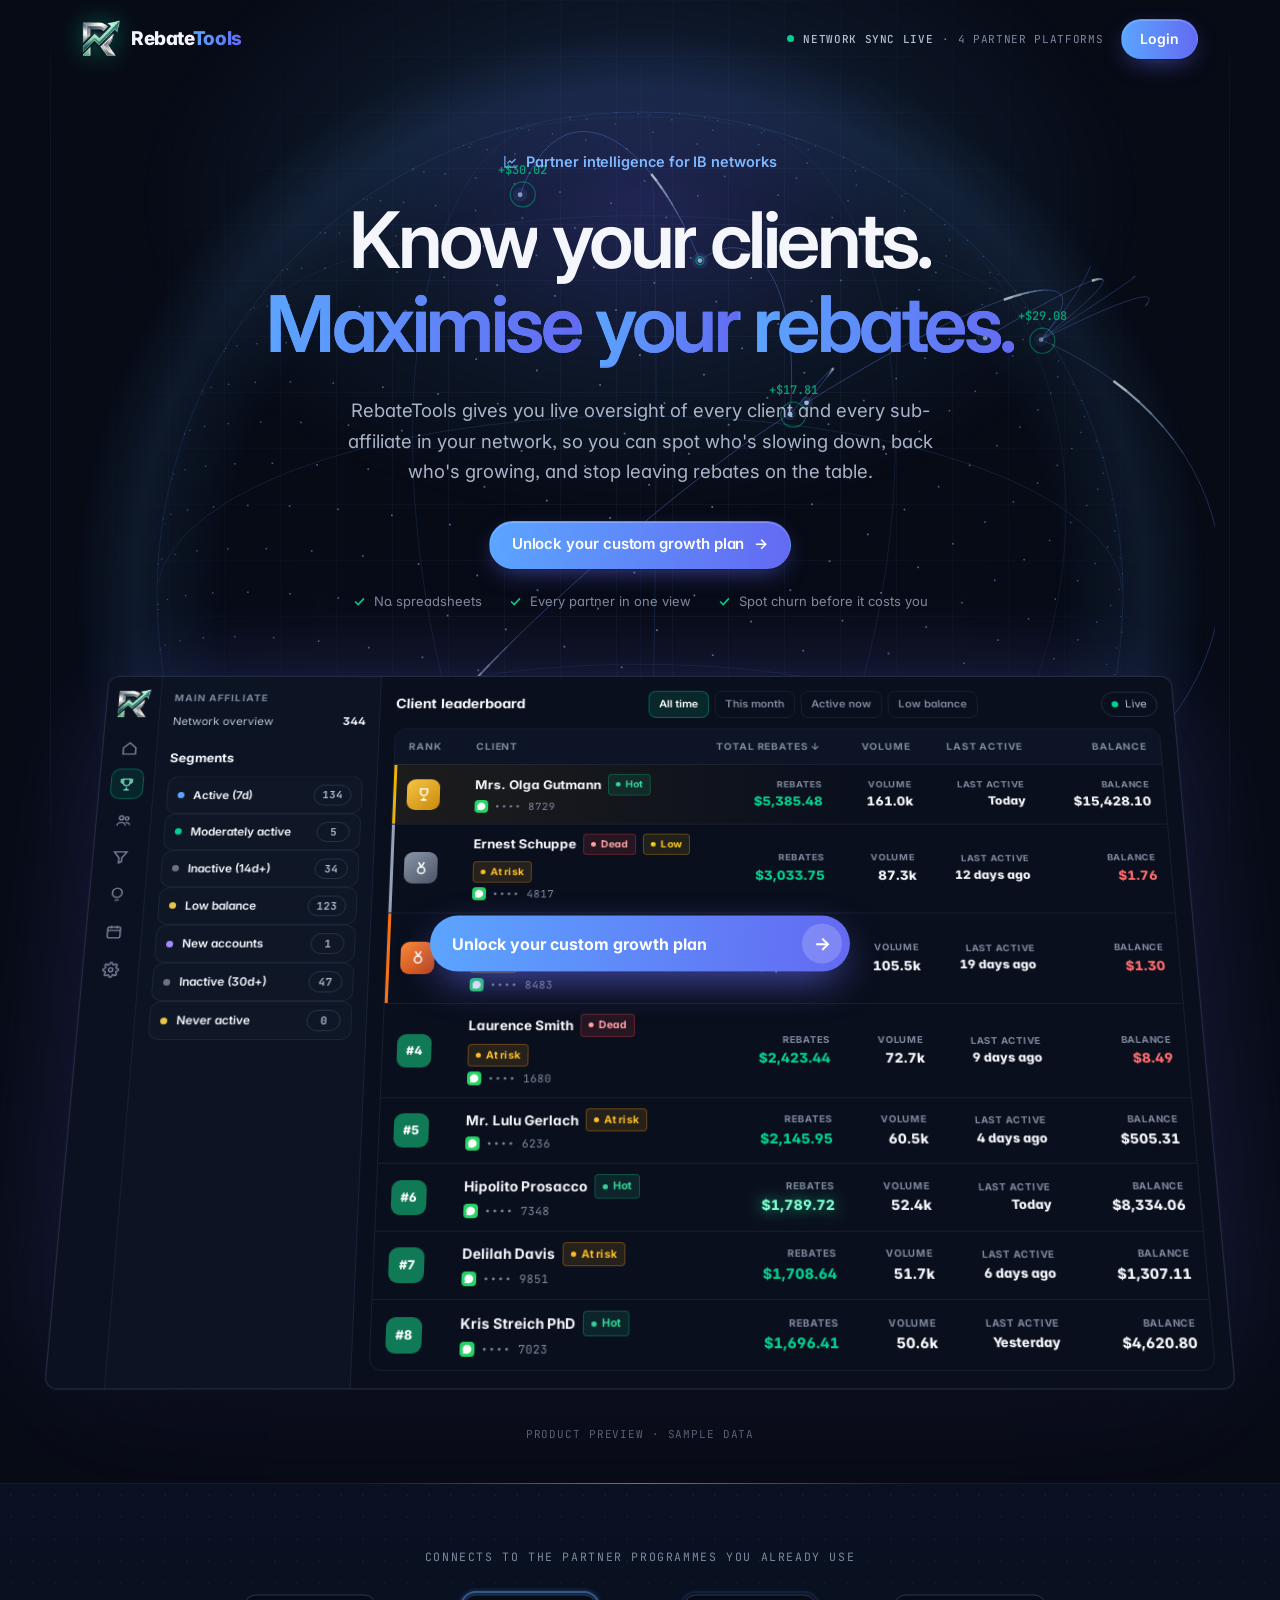
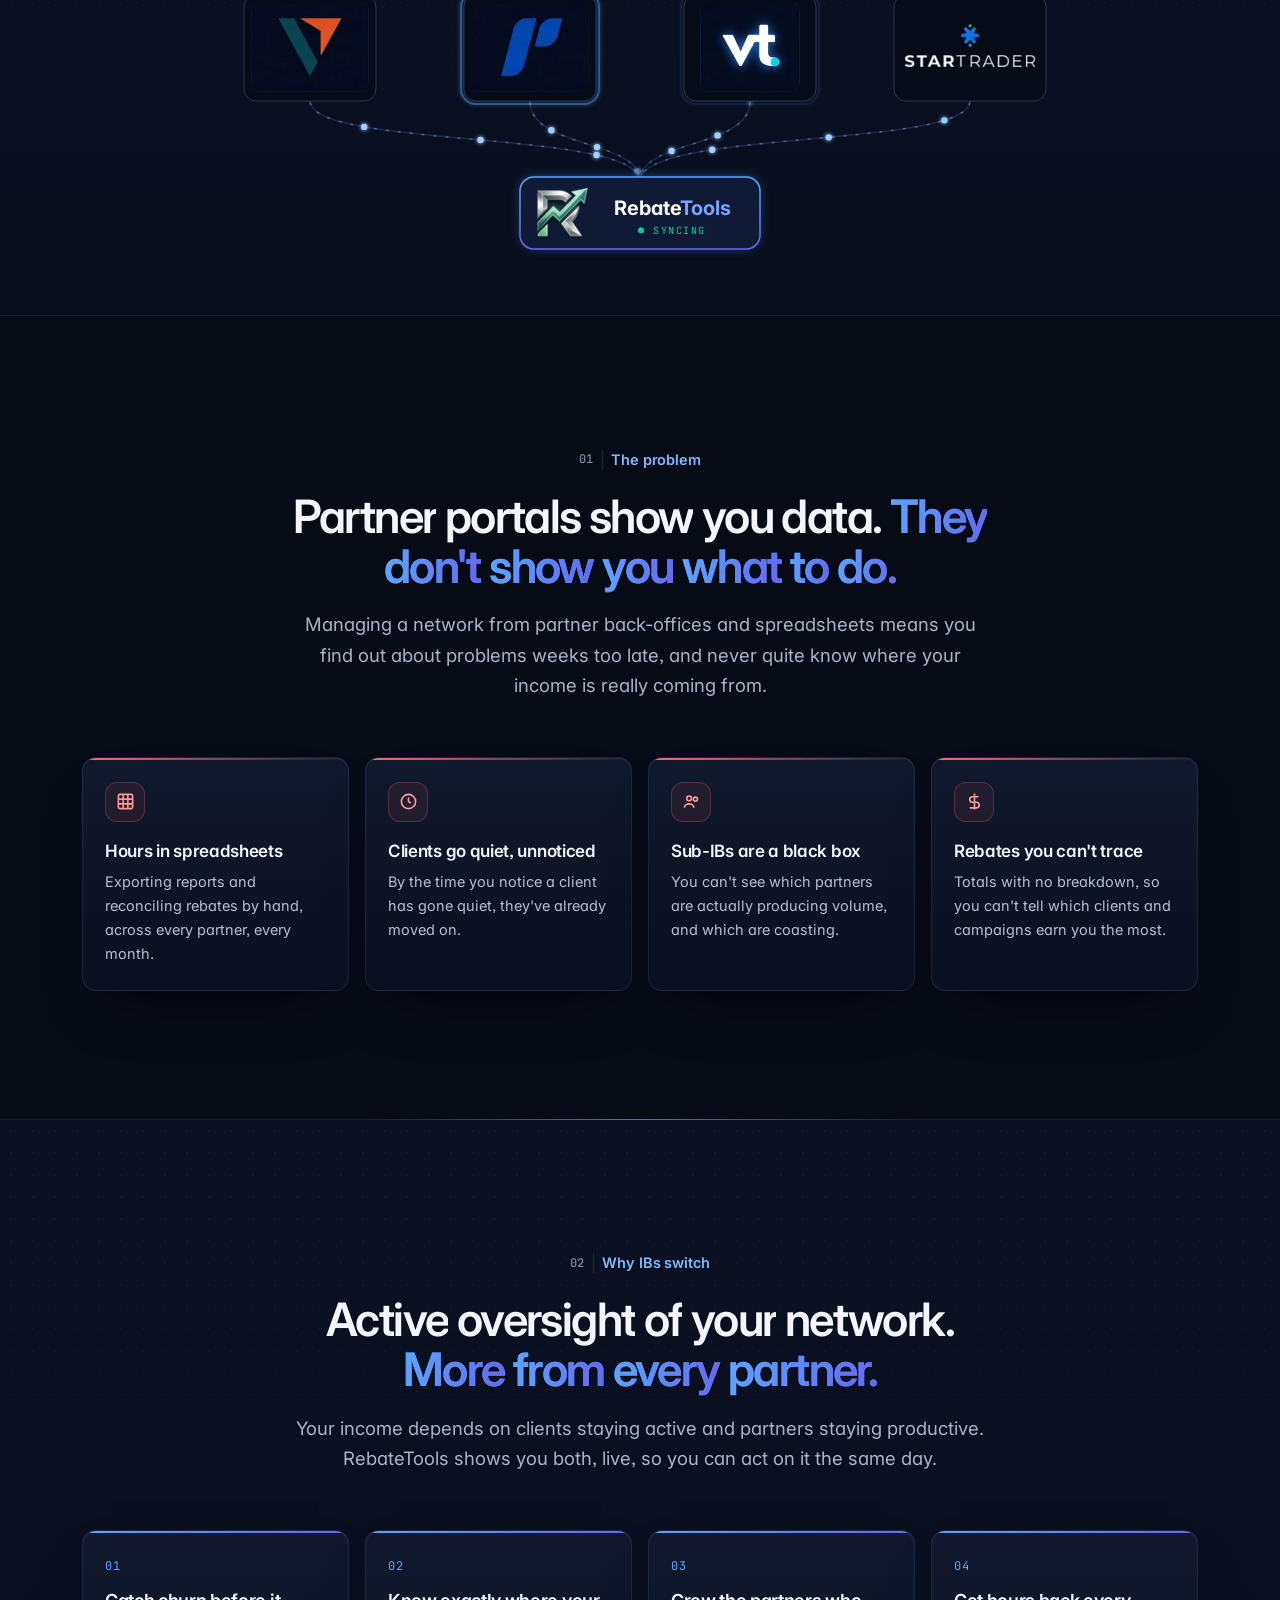
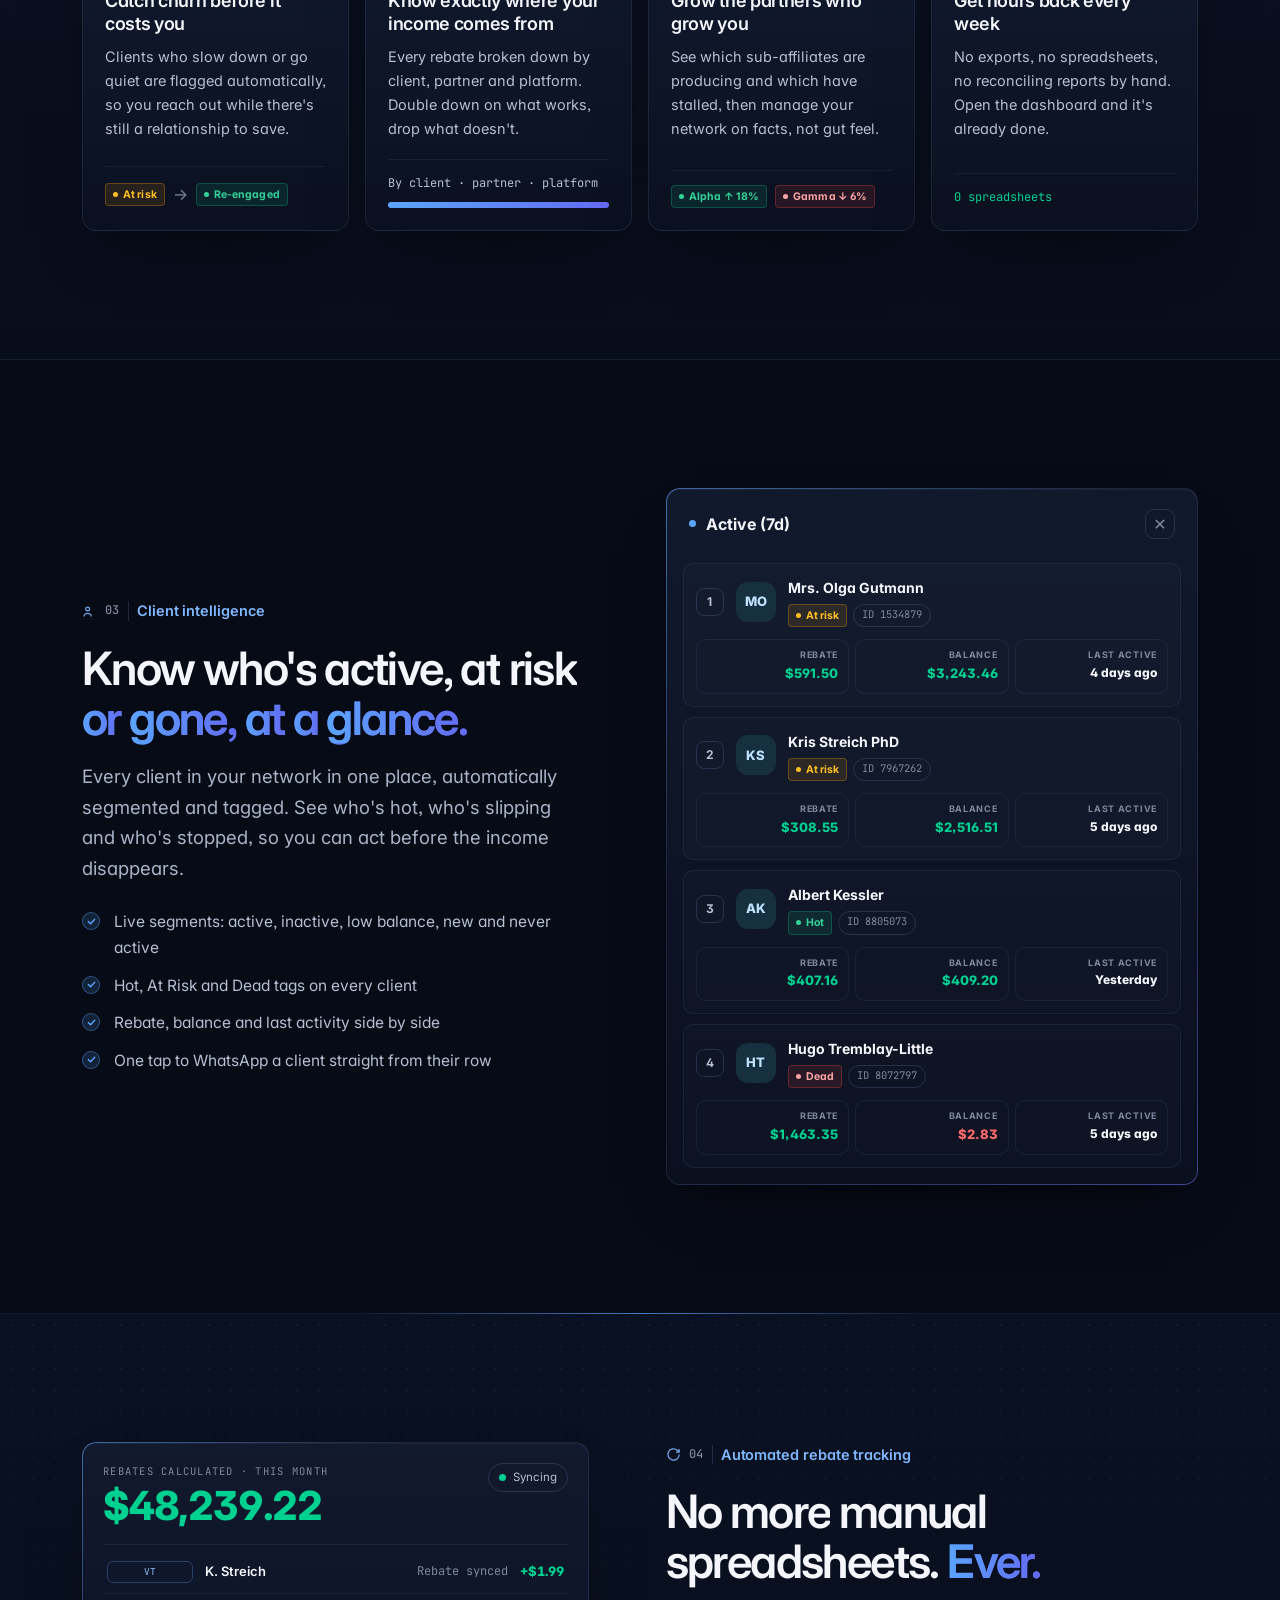
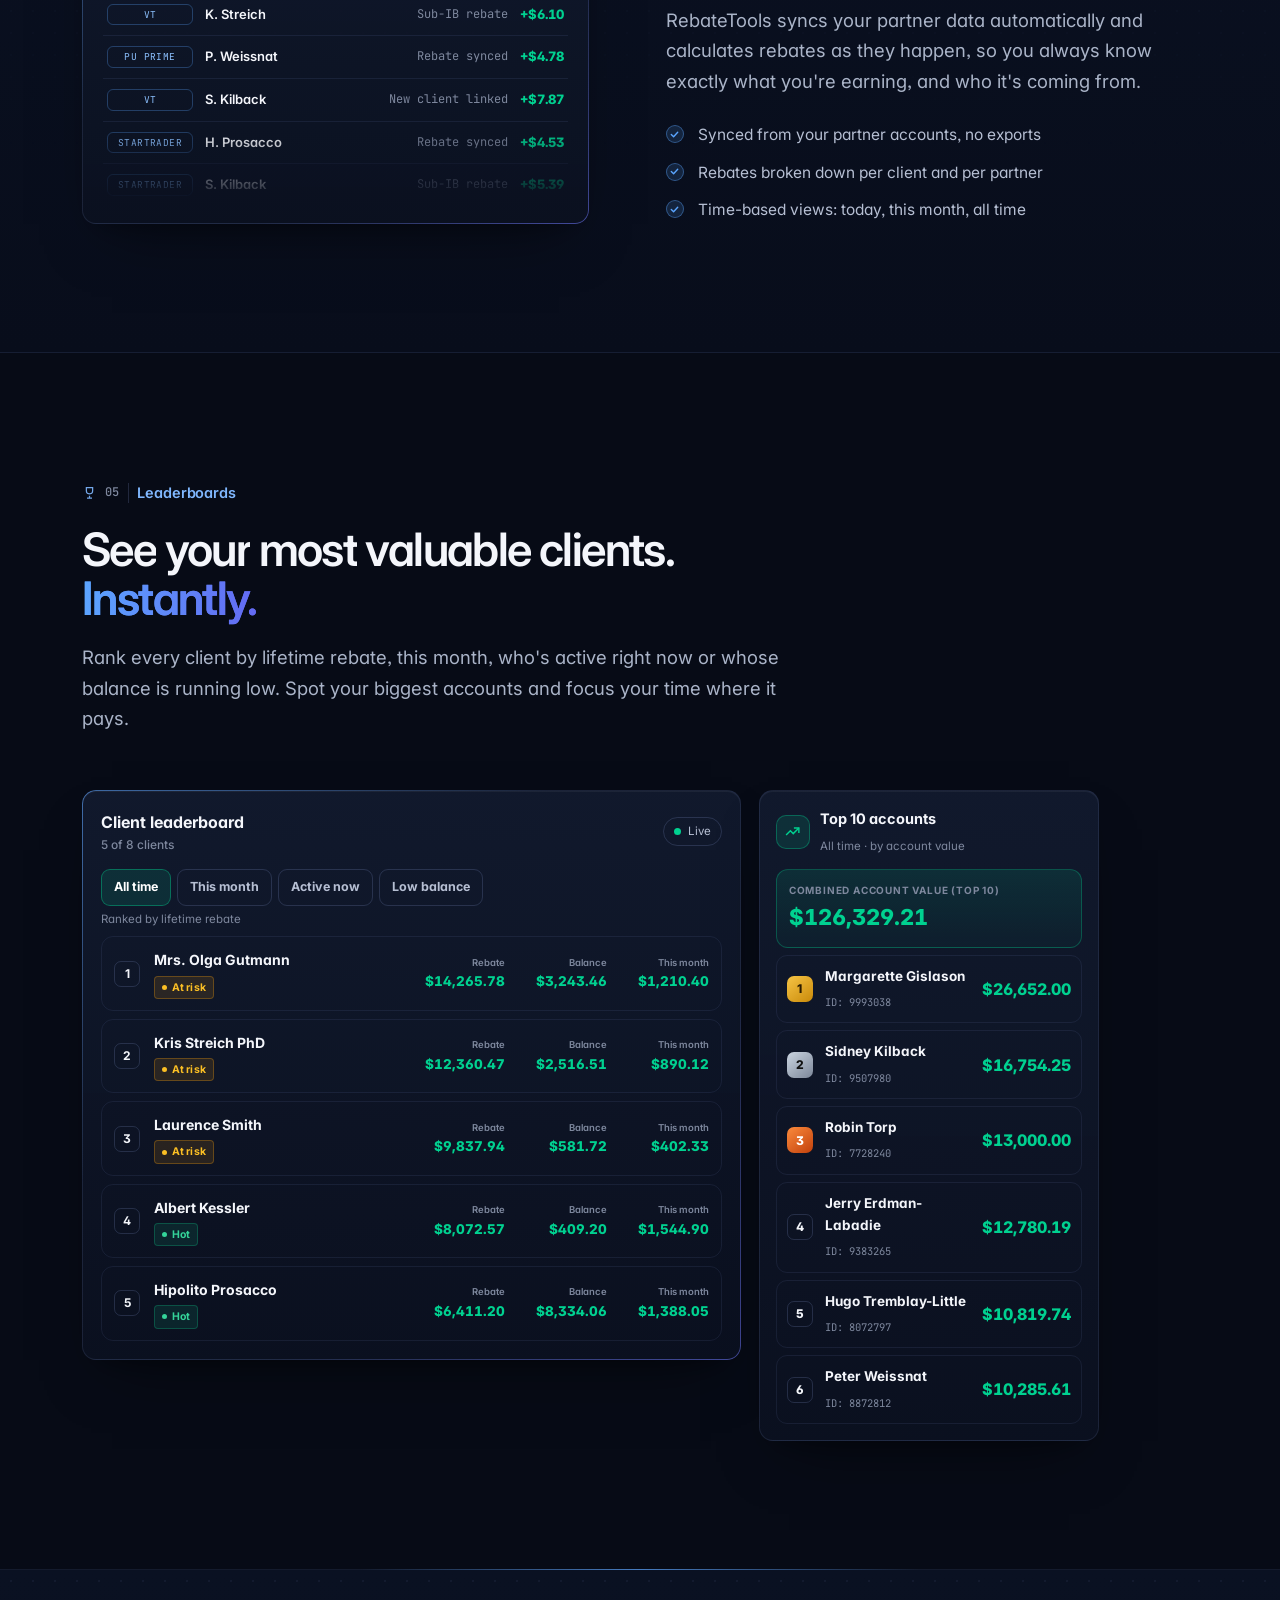
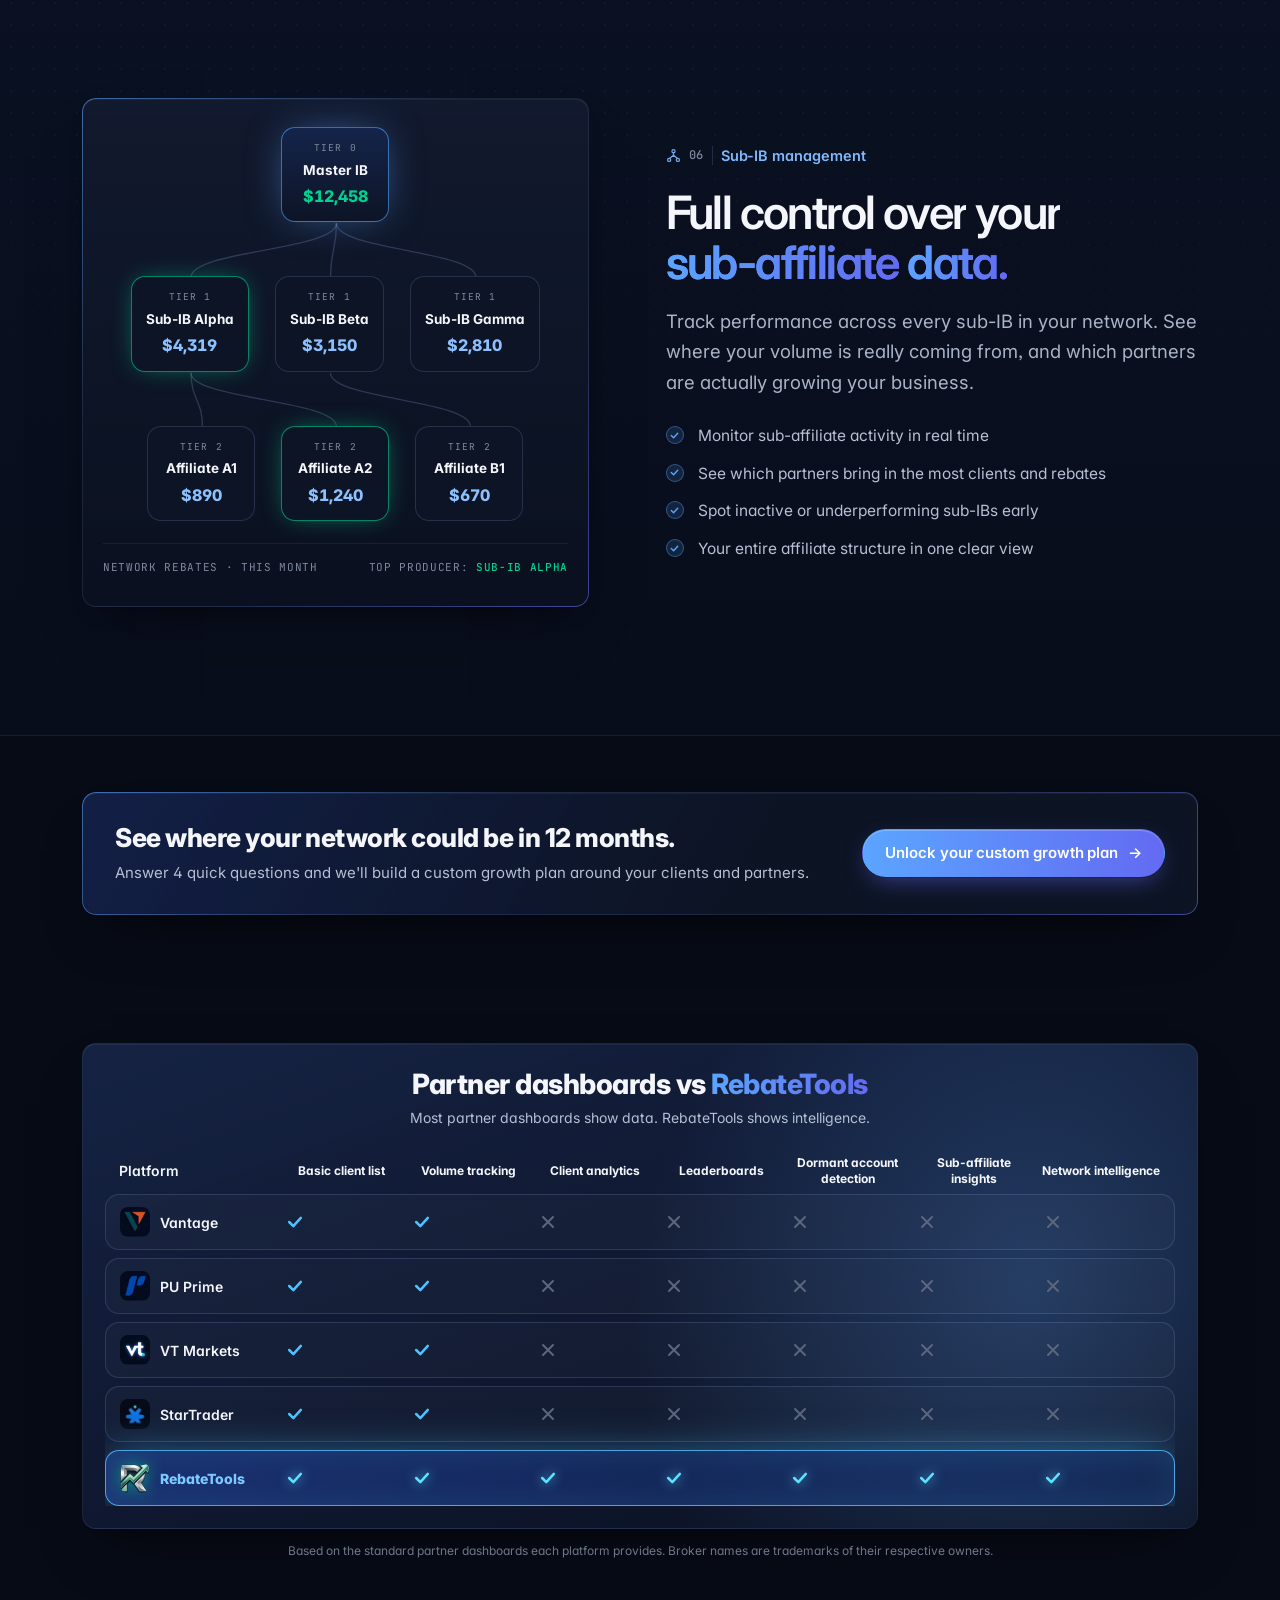
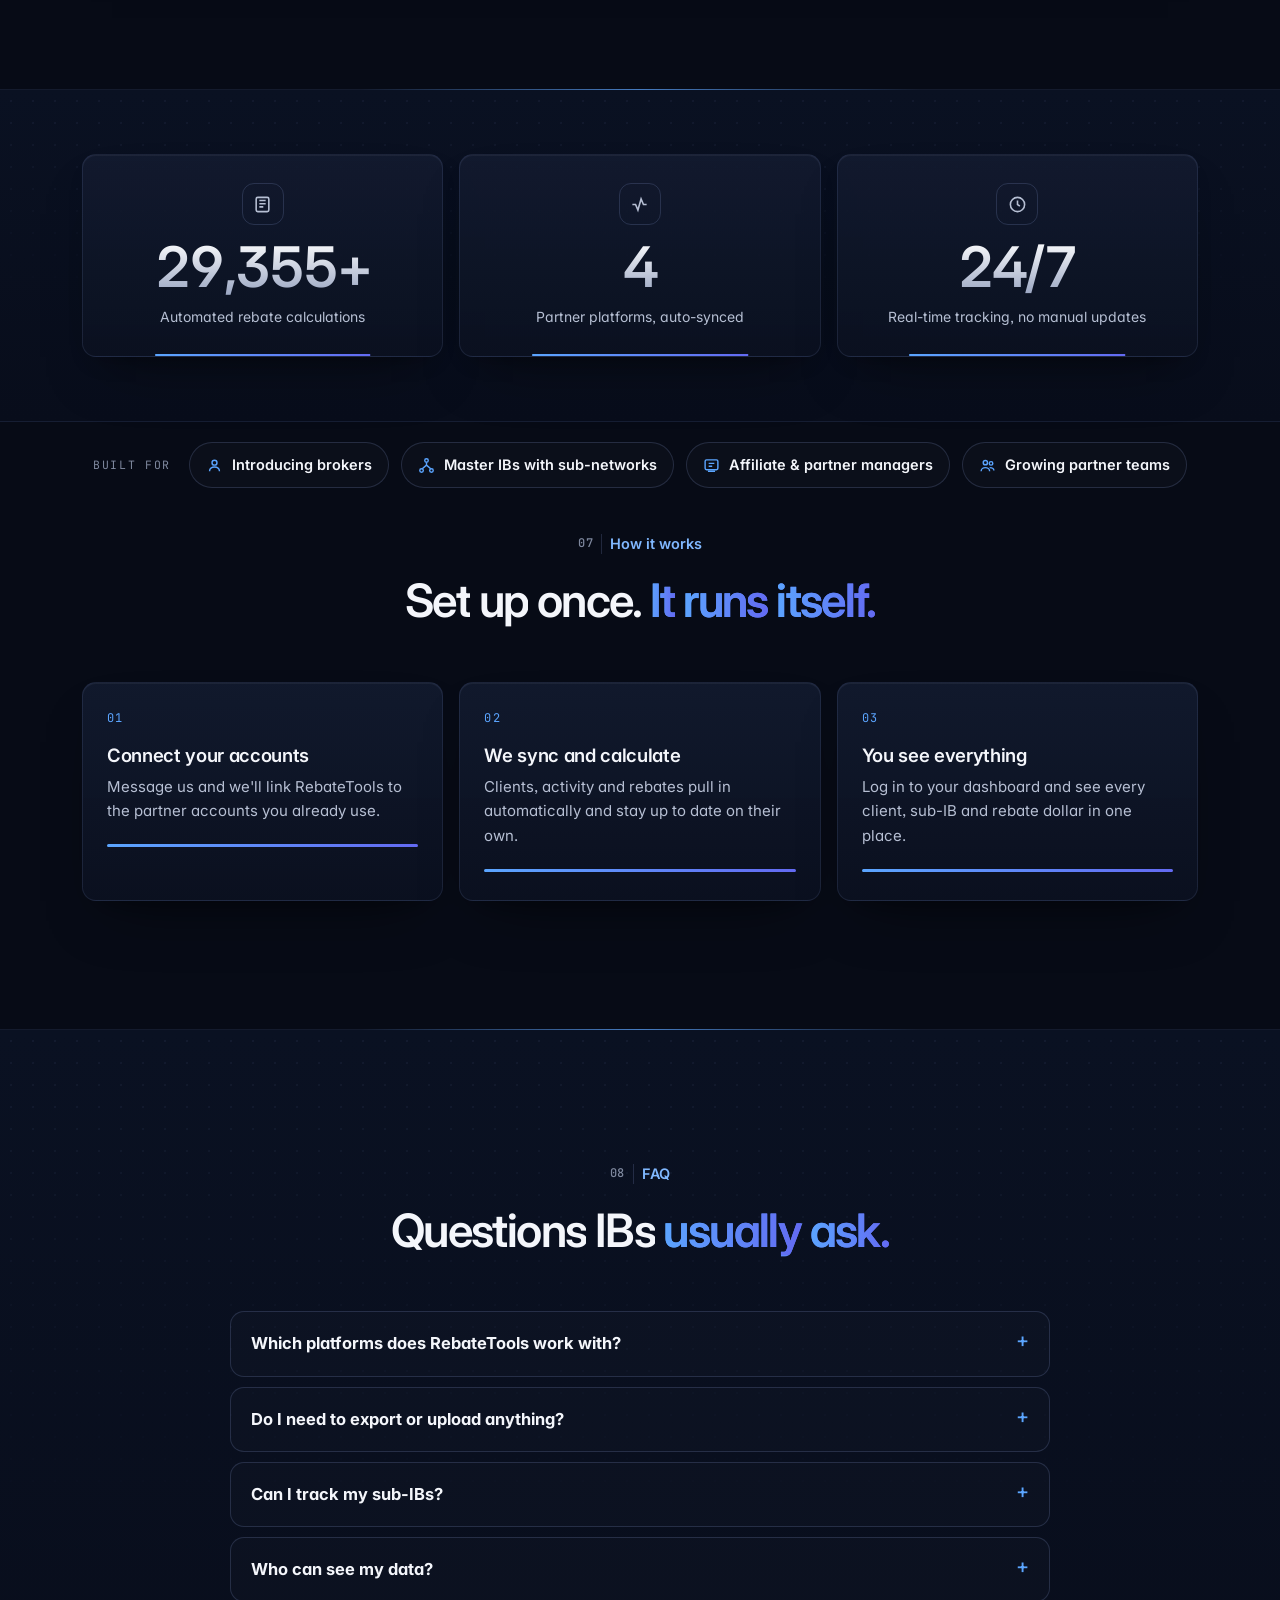
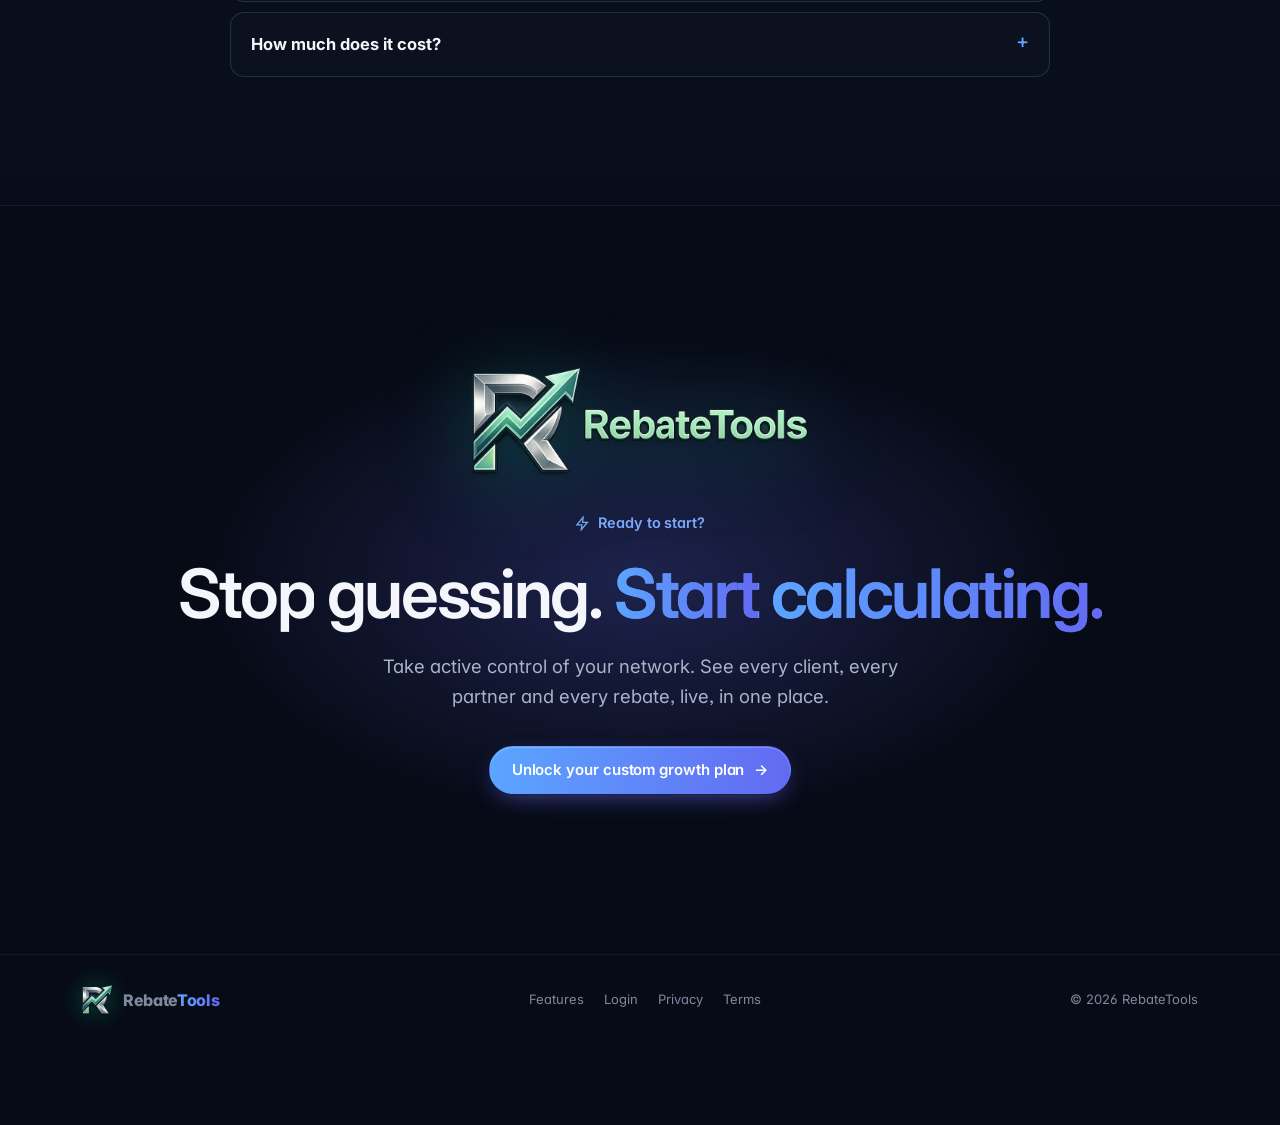
==== index.html @ c3512b75 "Remove sub-affiliates question from form and GHL sync Co-Authored-By: Claude Opus 5.5 <noreply@anthr" ====
<!doctype html>
<html lang="en">
<head>
<meta charset="utf-8">
<meta name="viewport" content="width=device-width, initial-scale=1, viewport-fit=cover">
<title>RebateTools — Partner & Rebate Intelligence for IB Networks</title>
<meta name="description" content="RebateTools gives introducing brokers and affiliate managers live oversight of every client and every sub-affiliate, so no rebate gets left on the table.">
<meta name="theme-color" content="#070b16">
<meta property="og:title" content="RebateTools — Know your clients. Maximise your rebates.">
<meta property="og:description" content="Live client oversight, automated rebate tracking and sub-affiliate analytics for IB networks.">
<meta property="og:type" content="website">
<link rel="icon" type="image/png" href="assets/favicon.png">
<link rel="preconnect" href="https://fonts.googleapis.com">
<link rel="preconnect" href="https://fonts.gstatic.com" crossorigin>
<link href="https://fonts.googleapis.com/css2?family=Inter:wght@400;500;600;700&family=JetBrains+Mono:wght@400;500&display=swap" rel="stylesheet">
<style>
:root{
  --bg:#070b16;
  --bg-1:#0b1020;
  --bg-2:#0f1628;
  --card:#0e1526;
  --line:rgba(140,160,220,.10);
  --line-2:rgba(140,160,220,.2);
  --fg:#f4f6fb;
  --fg-2:#b6bfd3;
  --fg-3:#7e889e;
  --blue:#5ba5ff;
  --indigo:#636af2;
  --grad:linear-gradient(92deg,#5ba5ff 0%,#636af2 100%);
  --green:#00d190;
  --orange:#f5a524;
  --red:#ff6b6b;
  --yellow:#e8c547;
  --purple:#a78bfa;
  --sans:"Inter",system-ui,-apple-system,Segoe UI,Roboto,sans-serif;
  --mono:"JetBrains Mono",ui-monospace,Menlo,monospace;
  --max:1180px;
  --gut:clamp(16px,4vw,32px);
  --ease:cubic-bezier(.2,.7,.2,1);
}
*,*::before,*::after{box-sizing:border-box}
html{scroll-behavior:smooth;-webkit-text-size-adjust:100%;overflow-x:hidden;overflow-x:clip}
body{margin:0;background:var(--bg);color:var(--fg);font-family:var(--sans);font-size:16px;line-height:1.65;-webkit-font-smoothing:antialiased;font-feature-settings:"cv11","ss01","ss03";overflow-x:hidden;overflow-x:clip}
a{color:inherit;text-decoration:none}
img,svg{display:block}
::selection{background:var(--indigo);color:#fff}
.wrap{max-width:var(--max);margin:0 auto;padding:0 var(--gut)}
.grad{background:var(--grad);-webkit-background-clip:text;background-clip:text;color:transparent}
h1,h2,h3{margin:0;font-weight:600;letter-spacing:-.035em;line-height:1.08}
h1{font-size:clamp(40px,6.4vw,78px);letter-spacing:-.045em;font-weight:600}
h2{font-size:clamp(30px,3.9vw,46px);letter-spacing:-.035em}
h3{font-size:18.5px;letter-spacing:-.018em;line-height:1.3;font-weight:600}
p{margin:0;color:var(--fg-2)}
.lede{font-size:clamp(16.5px,1.45vw,18.5px);line-height:1.65;color:#aab4c8}
.tag{display:inline-flex;align-items:center;gap:8px;padding:0;border:0;background:none;color:#80b8ff;font-family:var(--sans);font-size:14.5px;font-weight:600;letter-spacing:-.005em;text-transform:none}
.tag b{font-family:var(--mono);font-size:12px;font-weight:500;color:var(--fg-3);letter-spacing:.04em;padding-right:8px;border-right:1px solid var(--line-2)}
.tag svg{width:15px;height:15px;opacity:.9}
.mono{font-family:var(--mono)}

/* Buttons */
.btn{display:inline-flex;align-items:center;justify-content:center;gap:10px;height:48px;padding:0 22px;border-radius:999px;font-weight:600;font-size:15px;letter-spacing:-.005em;border:1px solid transparent;cursor:pointer;transition:transform .2s var(--ease),box-shadow .25s,background .2s,border-color .2s;white-space:nowrap}
.btn-primary{background:var(--grad);color:#fff;box-shadow:0 1px 1px rgba(0,0,0,.25),0 8px 24px -8px rgba(99,106,242,.65),inset 0 1px 0 rgba(255,255,255,.22)}
.btn>span:last-child{display:inline-block;transition:transform .25s var(--ease)}
.btn:hover>span:last-child{transform:translateX(3px)}
.btn-primary:hover{transform:translateY(-1px);box-shadow:0 1px 1px rgba(0,0,0,.25),0 14px 36px -10px rgba(91,165,255,.75),inset 0 1px 0 rgba(255,255,255,.22)}
.btn-ghost{background:rgba(255,255,255,.03);border-color:var(--line-2);color:var(--fg)}
.btn-ghost:hover{border-color:var(--blue)}
.btn svg{width:19px;height:19px}

/* Card */
.card{background:linear-gradient(180deg,rgba(19,27,48,.88),rgba(11,17,32,.94));border:1px solid rgba(140,160,220,.13);border-radius:14px;box-shadow:inset 0 1px 0 rgba(255,255,255,.05),0 30px 60px -30px rgba(0,0,0,.55),0 12px 24px -16px rgba(0,0,0,.45);position:relative;transition:transform .35s var(--ease),border-color .35s,box-shadow .35s}
.card:hover{border-color:rgba(91,165,255,.3);box-shadow:inset 0 1px 0 rgba(255,255,255,.06),0 50px 100px -30px rgba(0,0,0,.7),0 0 0 1px rgba(91,165,255,.06)}
.card.glow::after{content:"";position:absolute;inset:-1px;border-radius:inherit;padding:1px;background:linear-gradient(140deg,rgba(91,165,255,.55),transparent 35%,transparent 65%,rgba(99,106,242,.5));-webkit-mask:linear-gradient(#000 0 0) content-box,linear-gradient(#000 0 0);-webkit-mask-composite:xor;mask-composite:exclude;pointer-events:none}

/* Top bar */
.top{position:absolute;top:0;left:0;right:0;z-index:30}
.top .wrap{display:flex;justify-content:space-between;align-items:center;height:78px;gap:16px}
.brand{display:flex;align-items:center;gap:11px;font-weight:800;font-size:19px;letter-spacing:-.02em}
.brand .rt{width:34px;height:34px;border-radius:10px;display:grid;place-items:center;font-size:13px;font-weight:800;letter-spacing:-.02em;color:#fff;background:linear-gradient(140deg,#16443d,#0b1f24);border:1px solid rgba(0,209,144,.35);box-shadow:0 0 20px -6px rgba(0,209,144,.5)}
.brand b{font-weight:800}
.brand .mark{width:38px;height:38px;object-fit:contain;filter:drop-shadow(0 0 12px rgba(0,209,144,.35))}
footer .brand .mark{width:30px;height:30px}
.brand .t2{background:var(--grad);-webkit-background-clip:text;background-clip:text;color:transparent}
.top-right{display:flex;align-items:center;gap:18px}
.sync-chip{display:flex;align-items:center;gap:9px;font-family:var(--mono);font-size:11px;letter-spacing:.06em;color:var(--fg-3);text-transform:uppercase}
.sync-chip b{color:var(--fg-2);font-weight:500}
.dot{width:7px;height:7px;border-radius:50%;background:var(--green);box-shadow:0 0 0 0 rgba(0,209,144,.6);animation:ping 1.8s infinite;flex:none;display:inline-block}
@keyframes ping{0%{box-shadow:0 0 0 0 rgba(0,209,144,.55)}70%{box-shadow:0 0 0 8px rgba(0,209,144,0)}100%{box-shadow:0 0 0 0 rgba(0,209,144,0)}}
.login{height:40px;padding:0 18px;font-size:14px}

/* Hero */
.hero{position:relative;padding:150px 0 40px;overflow:hidden;isolation:isolate}
.hero-bg{position:absolute;inset:0;z-index:-1;pointer-events:none}
#globe{position:absolute;left:50%;top:20px;width:min(1150px,150vw);height:min(1150px,150vw);transform:translateX(-50%);opacity:.9}
.hero-bg .grid{position:absolute;inset:0;background-image:linear-gradient(var(--line) 1px,transparent 1px),linear-gradient(90deg,var(--line) 1px,transparent 1px);background-size:56px 56px;-webkit-mask-image:radial-gradient(ellipse 65% 55% at 50% 30%,#000 25%,transparent 75%);mask-image:radial-gradient(ellipse 65% 55% at 50% 30%,#000 25%,transparent 75%);opacity:.55}
.hero-bg .halo{position:absolute;left:50%;top:-120px;width:1000px;height:640px;transform:translateX(-50%);background:radial-gradient(closest-side,rgba(99,106,242,.28),rgba(91,165,255,.08) 55%,transparent);filter:blur(10px)}
.hero-head{text-align:center;max-width:900px;margin:0 auto}
.hero-head .tag{margin-bottom:24px}
.hero-head h1 .grad{display:block;padding-bottom:.06em}
.hero-head .lede{max-width:640px;margin:24px auto 0}
.hero-cta{display:flex;gap:12px;justify-content:center;flex-wrap:wrap;margin-top:34px}
.hero-proof{display:flex;justify-content:center;gap:10px 26px;flex-wrap:wrap;margin-top:22px;font-size:13px;color:var(--fg-3)}
.hero-proof span{display:inline-flex;align-items:center;gap:7px}
.hero-proof svg{width:15px;height:15px;color:var(--green)}

/* Dashboard mock */
.stage{perspective:1600px;margin:64px auto 0;max-width:1120px}
.dash{display:grid;grid-template-columns:56px 230px 1fr;border-radius:12px;overflow:hidden;background:#0a0f1d;border:1px solid var(--line-2);box-shadow:0 40px 120px -30px rgba(0,0,0,.9),0 0 0 1px rgba(255,255,255,.02),0 0 120px -40px rgba(99,106,242,.6);transform-origin:50% 0;transform:rotateX(18deg) scale(.94);will-change:transform;font-size:13px}
.d-rail{background:#0b1121;border-right:1px solid var(--line);display:flex;flex-direction:column;align-items:center;gap:6px;padding:14px 0}
.d-rail .rt{width:34px;height:34px;border-radius:10px;display:grid;place-items:center;font-size:12px;font-weight:800;background:linear-gradient(140deg,#16443d,#0b1f24);border:1px solid rgba(0,209,144,.35);margin-bottom:10px}
.d-rail .rail-mark{width:34px;height:34px;object-fit:contain;margin-bottom:10px}
.d-rail i{width:34px;height:34px;border-radius:10px;display:grid;place-items:center;color:var(--fg-3)}
.d-rail i.on{background:rgba(0,209,144,.1);border:1px solid rgba(0,209,144,.35);color:#7ee8c6}
.d-rail svg{width:17px;height:17px}
.d-side{background:#0c1323;border-right:1px solid var(--line);padding:16px 14px;display:flex;flex-direction:column;gap:6px}
.d-side .k{font-size:10.5px;font-weight:700;letter-spacing:.1em;color:var(--fg-3);text-transform:uppercase}
.d-side .who{display:flex;justify-content:space-between;color:var(--fg-2);font-size:12px;margin:2px 0 6px}
.d-side .who b{color:var(--fg)}
.d-side .seg-h{font-weight:700;color:var(--fg);margin:8px 0 4px;font-size:13.5px}
.seg{display:flex;align-items:center;gap:9px;padding:8px 10px;border:1px solid var(--line);border-radius:10px;background:rgba(255,255,255,.015);font-size:12px;font-weight:600;color:var(--fg);opacity:0;transform:translateX(-8px);transition:opacity .5s var(--ease),transform .5s var(--ease)}
.in .seg{opacity:1;transform:none}
.seg .sd{width:7px;height:7px;border-radius:50%;flex:none}
.seg .sn{white-space:nowrap;overflow:hidden;text-overflow:ellipsis;flex:1}
.seg .sc{font-family:var(--mono);font-size:11px;color:var(--fg-2);border:1px solid var(--line-2);border-radius:999px;padding:1px 8px;min-width:34px;text-align:center}
.d-main{padding:16px;min-width:0}
.d-bar{display:flex;justify-content:space-between;align-items:center;margin-bottom:12px;gap:10px}
.d-bar b{font-size:15px}
.d-bar .live{display:inline-flex;align-items:center;gap:7px;font-size:11.5px;color:var(--fg-2);border:1px solid var(--line-2);border-radius:999px;padding:4px 10px}
.d-tabs{display:flex;gap:6px}
.d-tabs span{font-size:11.5px;font-weight:600;padding:5px 10px;border-radius:8px;border:1px solid var(--line);color:var(--fg-3)}
.d-tabs span.on{color:#fff;background:rgba(0,209,144,.12);border-color:rgba(0,209,144,.35)}
.tbl{border:1px solid var(--line);border-radius:12px;overflow:hidden}
.tr{display:grid;grid-template-columns:62px minmax(0,1.9fr) 1fr .7fr .9fr 1fr;align-items:center;gap:8px;padding:10px 14px;border-top:1px solid var(--line);position:relative}
.tr.th{border-top:0;background:#0d1426;font-size:10.5px;font-weight:700;letter-spacing:.08em;color:var(--fg-3);text-transform:uppercase;padding:11px 14px}
.tr .num{text-align:right}
.tr:not(.th){opacity:0;transform:translateY(10px);transition:opacity .5s var(--ease),transform .5s var(--ease),background .6s}
.in .tr:not(.th){opacity:1;transform:none}
.tr.r1{background:linear-gradient(90deg,rgba(234,179,8,.08),transparent 60%)}
.tr.r1::before,.tr.r2::before,.tr.r3::before{content:"";position:absolute;left:0;top:0;bottom:0;width:3px}
.tr.r1::before{background:#eab308}.tr.r2::before{background:#94a3b8}.tr.r3::before{background:#f97316}
.rank{width:34px;height:34px;border-radius:9px;display:grid;place-items:center;font-weight:800;font-size:12px;color:#fff}
.rank svg{width:17px;height:17px}
.rank.g{background:linear-gradient(140deg,#f6c445,#c98a0a)}
.rank.s{background:linear-gradient(140deg,#8b95a8,#4b5567)}
.rank.b{background:linear-gradient(140deg,#fb8a3c,#c2410c)}
.rank.n{background:#0f7a55}
.who2{min-width:0}
.who2 .nm{font-weight:700;font-size:13.5px;display:flex;align-items:center;gap:7px;flex-wrap:wrap}
.who2 .ph{display:flex;align-items:center;gap:6px;color:var(--fg-3);font-family:var(--mono);font-size:11px;margin-top:3px}
.wa{width:14px;height:14px;border-radius:4px;background:#25d366;display:inline-grid;place-items:center}
.wa svg{width:10px;height:10px;color:#fff}
.pill{display:inline-flex;align-items:center;gap:5px;font-size:10.5px;font-weight:700;padding:2px 7px;border-radius:4px;white-space:nowrap;letter-spacing:.01em}
.pill::before{content:"";width:5px;height:5px;border-radius:50%;background:currentColor;flex:none}
.pill.hot{color:#34d399;background:rgba(16,185,129,.12);border:1px solid rgba(16,185,129,.3)}
.pill.risk{color:#fbbf24;background:rgba(245,158,11,.12);border:1px solid rgba(245,158,11,.3)}
.pill.dead{color:#fca5a5;background:rgba(239,68,68,.12);border:1px solid rgba(239,68,68,.3)}
.pill.low{color:#facc15;background:rgba(234,179,8,.1);border:1px solid rgba(234,179,8,.3)}
.cell .k{font-size:9.5px;font-weight:700;letter-spacing:.08em;color:var(--fg-3);text-transform:uppercase}
.cell .v{font-weight:800;font-size:13.5px;font-variant-numeric:tabular-nums;transition:color .4s,text-shadow .4s}
.v.g{color:var(--green)}.v.r{color:var(--red)}
.v.flash{text-shadow:0 0 14px rgba(0,209,144,.9);color:#7dffd0}

/* Logos / sync strip */
.sync{padding:64px 0 56px;text-align:center;position:relative}
.sync .k{font-family:var(--mono);font-size:11.5px;letter-spacing:.14em;text-transform:uppercase;color:var(--fg-3)}
.sync-svg{max-width:880px;margin:22px auto 0}
.sync-svg svg{width:100%;height:auto;overflow:visible}
.sync-m{display:none;max-width:420px;margin:22px auto 0}
.sync-m .chips{display:grid;grid-template-columns:1fr 1fr;gap:8px}
.sync-m .chips span{height:78px;padding:6px;border:1px solid var(--line-2);border-radius:10px;background:#060b18;display:grid;place-items:center;animation:chipglow 2.4s infinite}
.sync-m .chips span:nth-child(2){animation-delay:.6s}.sync-m .chips span:nth-child(3){animation-delay:1.2s}.sync-m .chips span:nth-child(4){animation-delay:1.8s}
@keyframes chipglow{0%,45%,100%{border-color:rgba(140,160,220,.2);box-shadow:none}12%{border-color:#5ba5ff;box-shadow:0 0 20px -4px rgba(91,165,255,.7)}}
.sync-m .chips img{height:66px;width:auto;border-radius:10px}
.sync-m .chips img.wide{height:auto;width:82%}
.sync-m .pipe{height:44px;width:2px;margin:0 auto;background:linear-gradient(180deg,#5ba5ff,#636af2);position:relative;overflow:hidden;opacity:.8}
.sync-m .pipe::after{content:"";position:absolute;left:0;width:2px;height:14px;top:-14px;background:#fff;animation:drip 1.2s linear infinite}
@keyframes drip{to{top:100%}}
.sync-m .hub{display:inline-flex;align-items:center;gap:10px;padding:12px 18px;border-radius:16px;background:#101a35;border:1px solid #5ba5ff;box-shadow:0 0 30px -6px rgba(99,106,242,.7);font-weight:800}
.flow{stroke-dasharray:6 10;animation:flow 1.6s linear infinite}
@keyframes flow{to{stroke-dashoffset:-32}}

/* Sections */
section.block{padding:clamp(80px,10vw,128px) 0;position:relative}
.band{background:linear-gradient(180deg,#0a1122 0%,#080d1b 100%);border-top:1px solid rgba(140,160,220,.09);border-bottom:1px solid rgba(140,160,220,.09)}
.band::before{content:"";position:absolute;left:50%;top:-1px;width:min(560px,80%);height:1px;transform:translateX(-50%);background:linear-gradient(90deg,transparent,rgba(91,165,255,.7),transparent)}
.band::after{content:"";position:absolute;inset:0;pointer-events:none;background-image:radial-gradient(rgba(140,160,220,.07) 1px,transparent 1px);background-size:22px 22px;-webkit-mask-image:linear-gradient(180deg,#000,transparent 70%);mask-image:linear-gradient(180deg,#000,transparent 70%)}
.band>.wrap{position:relative;z-index:1}
.sec-head{max-width:700px;margin-bottom:56px}
.sec-head.center{text-align:center;margin-left:auto;margin-right:auto}
.sec-head .tag{margin-bottom:20px}
.split>.card.rv,.lb-pair>.card.rv{transform:translateY(28px) scale(.97)}
.split>.card.rv.in,.lb-pair>.card.rv.in{transform:none}
.sec-head p{margin-top:18px}
.split{display:grid;grid-template-columns:1fr 1.05fr;gap:clamp(32px,6vw,80px);align-items:center}
.split.flip > :first-child{order:2}
.ticks{list-style:none;margin:26px 0 0;padding:0;display:grid;gap:12px}
.ticks li{display:grid;grid-template-columns:22px 1fr;gap:10px;color:var(--fg-2);font-size:15.5px}
.ticks li::before{content:"";width:18px;height:18px;margin-top:3px;border-radius:50%;background:rgba(91,165,255,.15) url("data:image/svg+xml,%3Csvg xmlns='http://www.w3.org/2000/svg' viewBox='0 0 24 24' fill='none' stroke='%235ba5ff' stroke-width='3' stroke-linecap='round' stroke-linejoin='round'%3E%3Cpath d='M5 12l5 5 9-10'/%3E%3C/svg%3E") center/11px no-repeat;border:1px solid rgba(91,165,255,.4)}

/* Outcomes */
.outs{display:grid;grid-template-columns:repeat(4,1fr);gap:16px}
.out{padding:26px 22px 22px;display:flex;flex-direction:column;overflow:hidden}
.out::before{content:"";position:absolute;left:0;top:0;height:2px;width:0;background:var(--grad);transition:width 1.1s var(--ease) .35s}
.out.in::before{width:100%}
.outs .out.rv{transform:translateY(34px) scale(.97)}
.outs .out.rv.in{transform:none}
.outs .d1{transition-delay:.12s}.outs .d2{transition-delay:.24s}.outs .d3{transition-delay:.36s}
.out .ov .pill,.out .ov .arr,.out .ov-n{opacity:0;transform:translateY(6px);transition:opacity .5s,transform .5s}
.out.in .ov .pill,.out.in .ov .arr,.out.in .ov-n{opacity:1;transform:none}
.out.in .ov>*:nth-child(1){transition-delay:.7s}.out.in .ov>*:nth-child(2){transition-delay:.9s}.out.in .ov>*:nth-child(3){transition-delay:1.1s}
.ov .arr{animation:nudge 1.6s ease-in-out infinite}
@keyframes nudge{50%{transform:translateX(4px)}}
.out .ono{font-family:var(--mono);font-size:12px;color:var(--blue);letter-spacing:.1em}
.out h3{margin:12px 0 10px;font-size:18px}
.out p{font-size:14.5px;flex:1}
.ov{display:flex;align-items:center;gap:8px;flex-wrap:wrap;margin-top:18px;padding-top:14px;border-top:1px solid var(--line)}
.ov .arr{color:var(--fg-3)}
.ov-n{font-family:var(--mono);font-size:12px;color:var(--fg-2)}
.mini-bar{flex:1;min-width:60px;height:6px;border-radius:6px;background:rgba(255,255,255,.06);overflow:hidden}
.mini-bar i{display:block;height:100%;width:0;background:var(--grad);transition:width 1.4s var(--ease) .4s}
.out.in .mini-bar i{width:var(--w)}
/* Mid CTA */
.midcta{display:flex;justify-content:space-between;align-items:center;gap:24px;padding:28px 32px;background:linear-gradient(120deg,rgba(40,70,160,.35),rgba(14,21,38,.9) 60%)}
.midcta h3{font-size:clamp(20px,2.2vw,26px);font-weight:800}
.midcta p{margin-top:6px;font-size:15px}
/* Who it's for */
.who{display:flex;flex-wrap:wrap;align-items:center;justify-content:center;gap:10px 12px}
.who-k{font-family:var(--mono);font-size:11.5px;letter-spacing:.14em;text-transform:uppercase;color:var(--fg-3);margin-right:6px}
.who-c{display:inline-flex;align-items:center;gap:9px;padding:10px 16px;border-radius:999px;border:1px solid var(--line-2);background:rgba(255,255,255,.02);font-weight:600;font-size:14.5px}
.who-c svg{width:17px;height:17px;color:var(--blue)}

/* Problem cards */
.pains{display:grid;grid-template-columns:repeat(4,1fr);gap:16px}
.pain{padding:24px 22px;overflow:hidden}
.pains .pain.rv{transform:translateX(-40px)}
.pains .pain.rv.in{transform:none}
.pains .pain.d1{transition-delay:.15s}.pains .pain.d2{transition-delay:.3s}.pains .pain.d3{transition-delay:.45s}
.pain::before{content:"";position:absolute;left:0;top:0;height:2px;width:0;background:linear-gradient(90deg,#ff6b6b,rgba(255,107,107,0));transition:width 1s var(--ease) .3s}
.pain.in::before{width:100%}
.pain.d1::before{transition-delay:.45s}.pain.d2::before{transition-delay:.6s}.pain.d3::before{transition-delay:.75s}
.pain .ic{transition:transform .6s cubic-bezier(.3,1.6,.5,1) .5s}
.pain:not(.in) .ic{transform:scale(.4) rotate(-20deg)}
.pain .ic{width:40px;height:40px;border-radius:12px;display:grid;place-items:center;background:rgba(255,107,107,.08);border:1px solid rgba(255,107,107,.25);color:#ff9b9b;margin-bottom:18px}
.pain .ic svg{width:19px;height:19px}
.pain h3{font-size:17px;margin-bottom:8px}
.pain p{font-size:14.5px}

/* Client cards (segment modal look) */
.modal{padding:16px}
.modal-h{display:flex;justify-content:space-between;align-items:center;padding:4px 6px 14px}
.modal-h b{display:flex;align-items:center;gap:10px;font-size:16px}
.modal-h .x{width:30px;height:30px;border:1px solid var(--line-2);border-radius:9px;display:grid;place-items:center;color:var(--fg-3)}
.ccard{display:grid;grid-template-columns:auto auto 1fr;gap:12px 12px;align-items:center;padding:12px;border:1px solid var(--line);border-radius:10px;background:rgba(255,255,255,.015);margin-top:10px;opacity:0;transform:translateY(12px);transition:opacity .55s var(--ease),transform .55s var(--ease),border-color .3s}
.in .ccard{opacity:1;transform:none}
.ccard:hover{border-color:rgba(91,165,255,.45)}
.ccard .n{width:28px;height:28px;border-radius:8px;border:1px solid var(--line-2);display:grid;place-items:center;font-size:12px;font-weight:700;color:var(--fg-2)}
.ccard .av{width:40px;height:40px;border-radius:12px;display:grid;place-items:center;background:#173040;color:#bfe3ff;font-weight:800;font-size:13px}
.ccard .nm{font-weight:700;font-size:14px}
.ccard .meta{display:flex;gap:6px;flex-wrap:wrap;margin-top:5px}
.ccard .meta .id{font-family:var(--mono);font-size:10.5px;color:var(--fg-3);border:1px solid var(--line-2);border-radius:999px;padding:1px 8px}
.ccard .stats{grid-column:1 / -1;display:grid;grid-template-columns:repeat(3,1fr);gap:6px}
.ccard .stats>div{border:1px solid var(--line);border-radius:10px;padding:8px 10px;text-align:right}
.ccard .stats .t{display:none}
.ccard .stats .k{font-size:9px;font-weight:700;letter-spacing:.08em;color:var(--fg-3);text-transform:uppercase}
.ccard .stats .v{font-weight:800;font-size:13px}
.ccard .stats .t{font-size:10px;color:var(--fg-3)}

/* Rebate engine */
.engine{padding:20px}
.eng-top{display:flex;justify-content:space-between;align-items:flex-start;gap:12px;padding-bottom:16px;border-bottom:1px solid var(--line)}
.eng-top .k{font-family:var(--mono);font-size:10.5px;letter-spacing:.12em;text-transform:uppercase;color:var(--fg-3)}
.eng-top .big{font-size:clamp(30px,3.6vw,40px);font-weight:800;letter-spacing:-.03em;color:var(--green);font-variant-numeric:tabular-nums;line-height:1.1;margin-top:4px}
.feed{height:252px;overflow:hidden;position:relative;margin-top:6px;-webkit-mask-image:linear-gradient(180deg,#000 70%,transparent);mask-image:linear-gradient(180deg,#000 70%,transparent)}
.feed-row{display:grid;grid-template-columns:86px 1fr auto auto;gap:12px;align-items:center;padding:10px 4px;border-bottom:1px solid var(--line);font-size:13px;animation:feedin .5s var(--ease)}
@keyframes feedin{from{opacity:0;transform:translateY(-10px);background:rgba(0,209,144,.08)}to{opacity:1;transform:none;background:transparent}}
.feed-row .br{white-space:nowrap;font-family:var(--mono);font-size:9.5px;letter-spacing:.04em;color:#8cc1ff;border:1px solid rgba(91,165,255,.3);border-radius:6px;padding:2px 6px;text-align:center}
.feed-row .tn{color:var(--fg);font-weight:600;white-space:nowrap;overflow:hidden;text-overflow:ellipsis}
.feed-row .lots{font-family:var(--mono);color:var(--fg-3);font-size:12px}
.feed-row .rb{font-weight:800;color:var(--green);font-variant-numeric:tabular-nums}

/* Leaderboard */
.lb{padding:18px}
.lb-h{display:flex;justify-content:space-between;align-items:center;gap:12px}
.lb-h b{font-size:16px}
.lb-h small{display:block;color:var(--fg-3);font-size:12px;font-weight:500}
.lb-tabs{display:flex;gap:6px;flex-wrap:wrap;margin:14px 0 4px}
.lb-tabs button{appearance:none;font:inherit;font-size:12.5px;font-weight:700;padding:7px 12px;border-radius:9px;border:1px solid var(--line-2);background:transparent;color:var(--fg-2);cursor:pointer;transition:all .2s}
.lb-tabs button[aria-selected="true"]{background:rgba(0,209,144,.12);border-color:rgba(0,209,144,.4);color:#fff}
.lb-note{font-size:11.5px;color:var(--fg-3);margin-bottom:6px}
.lb-list{position:relative}
.lb-row{display:grid;grid-template-columns:30px 1fr repeat(3,minmax(0,92px));gap:10px;align-items:center;padding:11px 12px;border:1px solid var(--line);border-radius:12px;margin-top:8px;background:rgba(255,255,255,.015);transition:transform .6s var(--ease),opacity .4s}
.lb-row .n{width:26px;height:26px;border-radius:7px;border:1px solid var(--line-2);display:grid;place-items:center;font-weight:700;font-size:12px}
.lb-row .nm{font-weight:700;font-size:14px;min-width:0}
.lb-row .nm .pill{margin-top:4px}
.lb-row .c{text-align:right}
.lb-row .c .k{font-size:9.5px;color:var(--fg-3);font-weight:600}
.lb-row .c .v{font-weight:800;font-size:13.5px;font-variant-numeric:tabular-nums}

.depo{padding:16px;max-width:340px}
.depo-h{display:flex;gap:10px;align-items:center}
.depo-h i{width:34px;height:34px;border-radius:10px;display:grid;place-items:center;background:rgba(0,209,144,.12);border:1px solid rgba(0,209,144,.35);color:var(--green)}
.depo-h i svg{width:17px;height:17px}
.depo-h b{font-size:14.5px;display:block}
.depo-h small{color:var(--fg-3);font-size:11.5px}
.depo-total{margin:12px 0 4px;padding:12px;border-radius:12px;background:linear-gradient(180deg,rgba(0,209,144,.12),rgba(0,209,144,.04));border:1px solid rgba(0,209,144,.3)}
.depo-total .k{font-size:10px;font-weight:700;letter-spacing:.08em;color:var(--fg-3);text-transform:uppercase}
.depo-total .v{font-size:22px;font-weight:800;color:var(--green);font-variant-numeric:tabular-nums}
.drow{display:grid;grid-template-columns:28px 1fr auto;gap:10px;align-items:center;padding:9px 10px;border:1px solid var(--line);border-radius:11px;margin-top:7px;opacity:0;transform:translateX(12px);transition:opacity .5s var(--ease),transform .5s var(--ease)}
.in .drow{opacity:1;transform:none}
.drow .n{width:26px;height:26px;border-radius:7px;display:grid;place-items:center;font-weight:800;font-size:12px;border:1px solid var(--line-2)}
.drow .n.g{background:linear-gradient(140deg,#f6c445,#c98a0a);border:0;color:#2a1b00}
.drow .n.s{background:linear-gradient(140deg,#cbd5e1,#7c8799);border:0;color:#111}
.drow .n.b{background:linear-gradient(140deg,#fb8a3c,#c2410c);border:0;color:#fff}
.drow b{font-size:13.5px;display:block}
.drow small{font-family:var(--mono);font-size:10.5px;color:var(--fg-3)}
.drow .v{font-weight:800;color:var(--green);font-variant-numeric:tabular-nums}
.lb-pair{display:grid;grid-template-columns:1.5fr 1fr;gap:18px;align-items:start}

/* Sub-IB tree */
.tree{padding:28px 20px 30px;position:relative}
.tree svg.links{position:absolute;inset:0;width:100%;height:100%;pointer-events:none}
.tree .lvl{display:flex;justify-content:center;gap:clamp(10px,2.4vw,26px);position:relative;z-index:1}
.tree .lvl+.lvl{margin-top:54px}
.node{min-width:108px;text-align:center;padding:12px 14px;border-radius:14px;border:1px solid var(--line-2);background:#0d1426;opacity:0;transform:translateY(10px) scale(.96);transition:opacity .5s var(--ease),transform .5s var(--ease),border-color .3s,box-shadow .3s}
.in .node{opacity:1;transform:none}
.node .k{font-family:var(--mono);font-size:9.5px;letter-spacing:.12em;color:var(--fg-3);text-transform:uppercase}
.node b{display:block;font-size:13.5px;margin:3px 0 2px}
.node .v{font-weight:800;color:#8cc1ff;font-variant-numeric:tabular-nums}
.tree .lvl:first-child .node{flex:0 0 auto;min-width:140px}
.node.master{border-color:rgba(91,165,255,.6);box-shadow:0 0 40px -10px rgba(91,165,255,.6);background:linear-gradient(180deg,#14244a,#0d1426)}
.node.master .v{color:var(--green)}
.node.hl{border-color:rgba(0,209,144,.6);box-shadow:0 0 26px -8px rgba(0,209,144,.7)}
.link{fill:none;stroke:rgba(140,160,220,.25);stroke-width:1.4}
.link.lit{stroke:url(#lg);stroke-width:1.8}
.tree-cap{display:flex;justify-content:space-between;gap:12px;margin-top:22px;padding-top:14px;border-top:1px solid var(--line);font-family:var(--mono);font-size:11px;color:var(--fg-3);letter-spacing:.06em;text-transform:uppercase}
.tree-cap b{color:var(--green);font-weight:500}

/* Comparison */
.cmp{padding:22px;overflow:hidden;background:linear-gradient(160deg,rgba(23,37,72,.9),rgba(11,17,33,.95));position:relative}
.cmp::before{content:"";position:absolute;right:-20%;top:-40%;width:70%;height:180%;background:radial-gradient(closest-side,rgba(91,165,255,.25),transparent);transform:rotate(25deg);pointer-events:none}
.cmp-h{text-align:center;margin-bottom:18px;position:relative}
.cmp-h h3{font-size:clamp(20px,2.4vw,28px);font-weight:800}
.cmp-h p{font-size:14px;margin-top:4px}
.cmp-scroll{overflow-x:auto;-webkit-overflow-scrolling:touch;position:relative}
.cmp-t{min-width:760px}
.ct{display:grid;grid-template-columns:1.3fr repeat(7,1fr);align-items:center;gap:6px;padding:12px 14px;border:1px solid var(--line-2);border-radius:14px;background:rgba(255,255,255,.025);margin-top:8px}
.ct.hd{background:none;border:0;font-size:12px;font-weight:700;color:var(--fg);text-align:center;line-height:1.3;padding-top:0;padding-bottom:0}
.ct.hd span:first-child{text-align:left}
.ct span{text-align:center}
.ct span:first-child{text-align:left;font-weight:600;font-size:14px;color:var(--fg)}
.ct .pf{display:flex;align-items:center;gap:10px}
.ct .pf img{width:30px;height:30px;object-fit:cover;border-radius:8px;flex:none}
.ct.us .pf img{object-fit:contain;filter:drop-shadow(0 0 8px rgba(0,209,144,.6))}
.ck,.xx{display:inline-grid;place-items:center;width:26px;height:26px;transform:scale(0);transition:transform .45s cubic-bezier(.3,1.6,.5,1)}
.in .ck,.in .xx{transform:scale(1)}
.ck svg,.xx svg{width:20px;height:20px}
.ck{color:#4cc3ff}.xx{color:#5c667c}
.ct.us{border-color:rgba(91,195,255,.8);background:linear-gradient(90deg,rgba(40,80,190,.45),rgba(24,60,140,.35));box-shadow:0 0 40px -6px rgba(76,195,255,.55),inset 0 0 30px rgba(76,195,255,.12);position:relative;overflow:hidden}
.ct.us span:first-child{color:#7cc8ff;font-weight:800}
.ct.us .ck{color:#5ee0ff;filter:drop-shadow(0 0 6px rgba(94,224,255,.9))}
.ct.us::after{content:"";position:absolute;top:0;bottom:0;width:30%;left:-30%;background:linear-gradient(90deg,transparent,rgba(255,255,255,.18),transparent);animation:sweep 3.6s ease-in-out infinite 1s}
@keyframes sweep{to{left:130%}}

/* Stats */
.stats-row{display:grid;grid-template-columns:repeat(3,1fr);gap:16px;text-align:center}
.stat{padding:28px 18px;overflow:hidden}
.stat::after{content:"";position:absolute;left:50%;bottom:0;height:2px;width:0;transform:translateX(-50%);background:var(--grad);transition:width 1.2s var(--ease) .3s}
.stat.in::after{width:60%}
.stat .ic{width:42px;height:42px;margin:0 auto 14px;border-radius:12px;display:grid;place-items:center;border:1px solid var(--line-2);color:var(--fg-2)}
.stat .ic svg{width:19px;height:19px}
.stat .n{font-size:clamp(38px,4.6vw,56px);font-weight:600;letter-spacing:-.04em;line-height:1;background:linear-gradient(180deg,#fff,#9aa6c2);-webkit-background-clip:text;background-clip:text;color:transparent;font-variant-numeric:tabular-nums}
.stat p{font-size:14px;margin-top:10px}

/* Steps */
.steps3{display:grid;grid-template-columns:repeat(3,1fr);gap:16px;counter-reset:s}
.step{padding:26px 24px 28px}
.steps3{position:relative}
.step .no{font-family:var(--mono);font-size:12px;letter-spacing:.1em;color:var(--blue)}
.step h3{margin:14px 0 8px}
.step p{font-size:15px}
.step .bar{height:3px;border-radius:3px;background:var(--line);margin-top:20px;overflow:hidden}
.step .bar i{display:block;height:100%;width:0;background:var(--grad);transition:width 1.2s var(--ease)}
.step.in .bar i{width:100%}
.steps3 .step:nth-child(2) .bar i{transition-delay:.3s}.steps3 .step:nth-child(3) .bar i{transition-delay:.6s}

/* FAQ */
.faq{max-width:820px;margin:0 auto}
.faq details{border:1px solid var(--line-2);border-radius:14px;background:rgba(255,255,255,.015);margin-top:10px;transition:border-color .3s}
.faq details[open]{border-color:rgba(91,165,255,.45)}
.faq summary{list-style:none;cursor:pointer;padding:18px 20px;display:flex;justify-content:space-between;gap:16px;font-weight:700;font-size:16.5px}
.faq summary::-webkit-details-marker{display:none}
.faq summary .pm{color:var(--blue);transition:transform .25s var(--ease);flex:none;font-weight:500;font-size:20px;line-height:1}
.faq details[open] summary .pm{transform:rotate(45deg)}
.faq .ans{padding:0 20px 20px;color:var(--fg-2)}

/* Final CTA */
.final{text-align:center;padding:clamp(100px,13vw,160px) 0;position:relative;overflow:hidden}
#globe2{position:absolute;left:50%;top:50%;width:min(900px,130vw);height:min(900px,130vw);transform:translate(-50%,-38%);opacity:.45;pointer-events:none;-webkit-mask-image:radial-gradient(closest-side,#000 55%,transparent);mask-image:radial-gradient(closest-side,#000 55%,transparent)}
.final .halo{position:absolute;left:50%;top:50%;width:900px;height:500px;transform:translate(-50%,-50%);background:radial-gradient(closest-side,rgba(99,106,242,.25),transparent);pointer-events:none}
.final-logo{width:min(340px,70vw);height:auto;margin:0 auto 34px;position:relative;filter:drop-shadow(0 10px 40px rgba(0,209,144,.25))}
.final h2{font-size:clamp(36px,5.6vw,68px);position:relative}
.final p{max-width:520px;margin:20px auto 34px;position:relative}
.final .hero-cta{position:relative}

footer{border-top:1px solid var(--line);padding:30px 0 110px}
footer .wrap{display:flex;justify-content:space-between;align-items:center;gap:16px;flex-wrap:wrap;font-size:13px;color:var(--fg-3)}
footer nav{display:flex;gap:20px}
footer nav a:hover{color:var(--fg)}


/* ===== Application form ===== */
.ap{position:fixed;inset:0;z-index:100;display:none;align-items:center;justify-content:center;padding:20px}
.ap.open{display:flex}
.ap-back{position:absolute;inset:0;background:rgba(3,6,14,.78);-webkit-backdrop-filter:blur(8px);backdrop-filter:blur(8px);animation:apfade .3s}
.ap-panel{position:relative;width:min(620px,100%);max-height:calc(100dvh - 40px);display:flex;flex-direction:column;background:linear-gradient(180deg,#0e1628,#0a1020);border:1px solid var(--line-2);border-radius:14px;box-shadow:0 40px 120px -20px rgba(0,0,0,.9),0 0 0 1px rgba(91,165,255,.06);animation:apin .4s var(--ease);overflow:hidden}
@keyframes apfade{from{opacity:0}}
@keyframes apin{from{opacity:0;transform:translateY(16px) scale(.98)}}
.ap-top{display:flex;align-items:center;gap:12px;padding:16px 20px;border-bottom:1px solid var(--line)}
.ap-top img{width:30px;height:30px}
.ap-top b{font-size:15px;font-weight:700;flex:1}
.ap-top .cnt{font-family:var(--mono);font-size:11px;letter-spacing:.1em;color:var(--fg-3);text-transform:uppercase}
.ap-x{appearance:none;width:34px;height:34px;border-radius:8px;border:1px solid var(--line-2);background:transparent;color:var(--fg-2);cursor:pointer;font-size:15px}
.ap-x:hover{border-color:var(--blue);color:#fff}
.ap-prog{height:2px;background:rgba(255,255,255,.06)}
.ap-prog i{display:block;height:100%;width:0;background:var(--grad);transition:width .5s var(--ease)}
.ap-body{padding:28px 28px 8px;overflow:auto;flex:1}
.ap-step{display:none}
.ap-step.on{display:block;animation:stepin .45s var(--ease)}
.ap-step.back{animation-name:stepback}
@keyframes stepin{from{opacity:0;transform:translateX(24px)}}
@keyframes stepback{from{opacity:0;transform:translateX(-24px)}}
.ap-step h3{font-size:clamp(22px,3vw,27px);font-weight:700;letter-spacing:-.025em}
.ap-step .sub{margin:8px 0 22px;font-size:15px;color:var(--fg-2)}
.ap-step .grp{margin-top:20px}
.ap-step .grp-k{font-family:var(--mono);font-size:11px;letter-spacing:.12em;text-transform:uppercase;color:var(--fg-3);margin-bottom:10px}
.fl{display:grid;gap:6px;margin-bottom:14px}
.fl span{font-size:13px;font-weight:600;color:var(--fg-2)}
.fl input{height:50px;padding:0 14px;border-radius:9px;border:1px solid var(--line-2);background:#070c18;color:var(--fg);font:inherit;font-size:16px;transition:border-color .2s,box-shadow .2s}
.fl input::placeholder{color:#525c72}
.fl input:focus{outline:none;border-color:var(--blue);box-shadow:0 0 0 3px rgba(91,165,255,.18)}
.fl.err input{border-color:#ff6b6b}
.ph-wrap{display:flex;align-items:stretch}
.ph-wrap .cc{display:inline-flex;align-items:center;gap:8px;padding:0 12px;border:1px solid var(--line-2);border-right:0;border-radius:9px 0 0 9px;background:#0b1222;font-weight:600;font-size:15px;color:var(--fg)}
.ph-wrap .cc svg{border-radius:2px}
.ph-wrap input{flex:1;min-width:0;border-radius:0 9px 9px 0}
.dom{display:flex;flex-wrap:wrap;gap:6px;margin:2px 0 2px}
.dom button{appearance:none;font:inherit;font-family:var(--mono);font-size:12px;padding:6px 10px;border-radius:6px;border:1px solid var(--line-2);background:#0b1222;color:var(--fg-2);cursor:pointer;transition:all .15s}
@media (hover:hover){.dom button:hover{border-color:var(--blue);color:#fff}}
.dom button.on{border-color:var(--blue);background:rgba(91,165,255,.12);color:#fff}
.fl .em{font-size:12.5px;color:#ff8a8a;display:none}
.fl.err .em{display:block}
.row2{display:grid;grid-template-columns:1fr 1fr;gap:12px}
.opts{display:grid;grid-template-columns:repeat(auto-fill,minmax(150px,1fr));gap:10px}
.opts.cols5{grid-template-columns:repeat(5,1fr)}
.opt{position:relative}
.opt input{position:absolute;opacity:0;pointer-events:none}
.opt label{display:flex;align-items:center;gap:10px;min-height:52px;padding:10px 14px;border-radius:9px;border:1px solid var(--line-2);background:#0b1222;cursor:pointer;font-weight:600;font-size:14.5px;transition:border-color .2s,background .2s,transform .15s}
.opt label:hover{border-color:rgba(91,165,255,.5)}
.opt label:active{transform:scale(.98)}
.opt label img{width:28px;height:28px;border-radius:6px;object-fit:cover;flex:none}
.opt label .bx{width:18px;height:18px;border-radius:5px;border:1.5px solid var(--line-2);flex:none;margin-left:auto;display:grid;place-items:center;transition:all .2s}
.opt input[type=radio]+label .bx{border-radius:50%}
.opt input:checked+label{border-color:var(--blue);background:rgba(91,165,255,.1);box-shadow:inset 0 0 0 1px rgba(91,165,255,.4)}
.opt input:checked+label .bx{background:var(--grad);border-color:transparent}
.opt input:checked+label .bx::after{content:"";width:8px;height:5px;border-left:2px solid #fff;border-bottom:2px solid #fff;transform:rotate(-45deg) translate(1px,-1px)}
.opt input:focus-visible+label{outline:2px solid var(--blue);outline-offset:2px}
.opts.cols5 .opt label{justify-content:center;text-align:center;padding:10px 6px;font-size:14px}
.opts.cols5 .opt label .bx{display:none}
.ap-err{font-size:13px;color:#ff8a8a;margin-top:12px;min-height:18px}
.ap-legal{font-size:12px;color:var(--fg-3);margin-top:6px;line-height:1.55}
.hp{position:absolute!important;left:-9999px;width:1px;height:1px;overflow:hidden}
.ap-legal a{text-decoration:underline}
.ap-nav{display:flex;justify-content:space-between;align-items:center;gap:12px;padding:16px 28px 22px}
.ap-nav .btn{height:48px}
.ap-nav .bk{background:none;border:0;color:var(--fg-3);font:inherit;font-size:14px;font-weight:600;cursor:pointer;padding:8px 4px}
.ap-nav .bk:hover{color:#fff}
.ap-nav .bk[hidden]{display:block;visibility:hidden}
.ap-nav .hint{font-family:var(--mono);font-size:11px;color:var(--fg-3);margin-left:auto;margin-right:4px}
.done-ic{width:56px;height:56px;border-radius:50%;display:grid;place-items:center;background:rgba(0,209,144,.12);border:1px solid rgba(0,209,144,.45);color:var(--green);margin-bottom:18px;animation:pop .5s cubic-bezier(.3,1.6,.5,1)}
.done-ic svg{width:26px;height:26px}
@keyframes pop{from{transform:scale(.3);opacity:0}}
.summ{border:1px solid var(--line-2);border-radius:10px;margin:18px 0 6px;overflow:hidden}
.summ div{display:grid;grid-template-columns:150px 1fr;gap:10px;padding:10px 14px;border-top:1px solid var(--line);font-size:14px}
.summ div:first-child{border-top:0}
.summ dt,.summ .k{color:var(--fg-3);font-size:12.5px}
.btn-wa{background:#25d366;color:#04230f;box-shadow:0 14px 40px -12px rgba(37,211,102,.6);width:100%;height:54px;font-size:16px}
.btn-wa:hover{transform:translateY(-2px);background:#2be274}
.btn-wa svg{width:20px;height:20px}
@media (max-width:700px){
  .ap{padding:0;align-items:stretch}
  .ap-panel{width:100%;max-height:none;height:100dvh;border-radius:0;border:0}
  .ap-body{padding:22px 18px 8px}
  .ap-nav{padding:14px 18px 18px;border-top:1px solid var(--line)}
  .ap-nav .hint{display:none}
  .ap-top .hide-s{display:none}
  .ap-top{gap:10px;padding:14px 14px}
  .ap-top b{font-size:14px;white-space:nowrap;overflow:hidden;text-overflow:ellipsis;min-width:0}
  .ap-top .cnt{letter-spacing:.02em;font-size:10.5px;white-space:nowrap}
  .row2{grid-template-columns:1fr;gap:0}
  .opts{grid-template-columns:1fr 1fr}
  .opts.cols5{grid-template-columns:repeat(3,1fr)}
  .summ div{grid-template-columns:120px 1fr}
}

/* Sticky mobile CTA */
.sticky{position:fixed;left:50%;bottom:18px;z-index:50;width:min(420px,calc(100% - 24px));transform:translate(-50%,160%);transition:transform .4s var(--ease)}
.sticky.show{transform:translate(-50%,0)}
.sticky a{display:flex;justify-content:space-between;align-items:center;height:56px;padding:0 8px 0 22px;border-radius:999px;background:var(--grad);color:#fff;font-weight:700;box-shadow:0 14px 40px -10px rgba(99,106,242,.8)}
.sticky a span:last-child{width:40px;height:40px;border-radius:50%;background:#25d366;display:grid;place-items:center;font-size:18px}
.sticky svg{width:20px;height:20px}

/* Guide lines */
.guides{position:fixed;top:0;bottom:0;left:50%;width:min(var(--max),100%);transform:translateX(-50%);pointer-events:none;z-index:0;display:flex;justify-content:space-between}
.guides i{width:1px;height:100%;background:linear-gradient(180deg,transparent,rgba(140,160,220,.07) 15%,rgba(140,160,220,.07) 85%,transparent)}
.guides i:nth-child(2){opacity:.6}
main,footer{position:relative;z-index:1}
@media (max-width:700px){.guides{display:none}}

/* Progress */
#progress{position:fixed;top:0;left:0;right:0;height:2px;background:var(--grad);transform-origin:0 50%;transform:scaleX(0);z-index:60}

/* Reveal */
.rv{opacity:0;transform:translateY(20px);transition:opacity .8s var(--ease),transform .8s var(--ease)}
.rv.in{opacity:1;transform:none}
.d1{transition-delay:.08s}.d2{transition-delay:.16s}.d3{transition-delay:.24s}
.w{display:inline-block;overflow:hidden;vertical-align:top;padding-bottom:.08em;margin-bottom:-.08em}
.w>i{display:inline-block;font-style:normal;transform:translateY(110%);transition:transform .9s var(--ease);transition-delay:calc(var(--i)*45ms)}
.wsplit{opacity:1!important;transform:none!important}
.wsplit.in .w>i{transform:none}
.grad .w>i,.grad.w>i{background:var(--grad);-webkit-background-clip:text;background-clip:text;color:transparent}

/* Responsive */
@media (max-width:1000px){
  .dash{grid-template-columns:56px 1fr}
  .d-side{display:none}
  .split,.lb-pair{grid-template-columns:1fr}
  .split.flip > :first-child{order:0}
  .pains,.outs{grid-template-columns:1fr 1fr}
  .midcta{flex-direction:column;align-items:flex-start}
  .depo{max-width:none}
}
@media (max-width:700px){
  .sync-chip{display:none}
  #globe{opacity:.6}
  .sync-svg{display:none}
  .sync-m{display:block}
  .hero{padding-top:118px}
  .hero-cta .btn{flex:1 1 100%}
  .dash{grid-template-columns:1fr;transform:none!important;font-size:12px}
  .d-rail{display:none}
  .d-main{padding:10px}
  .d-tabs{display:none}
  .tr{grid-template-columns:40px minmax(0,1fr) 92px;padding:10px}
  .tr .hide-s{display:none}
  .rank{width:30px;height:30px}
  .pains,.outs,.stats-row,.steps3{grid-template-columns:1fr}
  .midcta .btn{width:100%}
  .who-k{width:100%;text-align:center;margin:0 0 4px}
  .ccard{grid-template-columns:auto 1fr}
  .ccard .n{display:none}
  .ccard .stats>div{display:block;text-align:right}
  .lb-row{grid-template-columns:26px 1fr 84px}
  .lb-row .c.hide-s{display:none}
  .tree .lvl{gap:8px}
  .node{min-width:0;flex:1;padding:10px 6px}
  .node b{font-size:12px}
  .node .v{font-size:12px}
  .tree .lvl+.lvl{margin-top:40px}
  .sticky{bottom:12px}
  .tree-cap{flex-direction:column;gap:4px}
}
@media (prefers-reduced-motion:reduce){
  .flow,.ct.us::after{animation:none!important}
  .w>i{transform:none!important;transition:none!important}
  .rv{transform:none!important}
  .dash{transform:none!important}
  html{scroll-behavior:auto}
}
</style>
<!-- ===== Meta Pixel =====
     EDIT: paste your pixel ID below. Leave empty to disable. Use the same ID as META_PIXEL_ID in Vercel
     so browser + server events de-duplicate. -->
<script>
window.META_PIXEL_ID='';
if(window.META_PIXEL_ID){!function(f,b,e,v,n,t,s){if(f.fbq)return;n=f.fbq=function(){n.callMethod?n.callMethod.apply(n,arguments):n.queue.push(arguments)};if(!f._fbq)f._fbq=n;n.push=n;n.loaded=!0;n.version='2.0';n.queue=[];t=b.createElement(e);t.async=!0;t.src=v;s=b.getElementsByTagName(e)[0];s.parentNode.insertBefore(t,s)}(window,document,'script','https://connect.facebook.net/en_US/fbevents.js');fbq('init',window.META_PIXEL_ID);fbq('track','PageView');}
</script>
</head>
<body>
<div id="progress"></div>
<div class="guides" aria-hidden="true"><i></i><i></i><i></i></div>

<!-- ===================== TOP BAR ===================== -->
<header class="top">
  <div class="wrap">
    <a href="#top" class="brand" aria-label="RebateTools"><img class="mark" src="assets/rt-mark.webp" alt="" width="38" height="38"><span class="wm"><b>Rebate</b><span class="t2">Tools</span></span></a>
    <div class="top-right">
      <div class="sync-chip"><i class="dot"></i><b>Network sync live</b>· 4 partner platforms</div>
      <!-- EDIT: confirm the app login URL -->
      <a class="btn btn-primary login" href="https://www.rebatetools.com" target="_blank" rel="noopener">Login</a>
    </div>
  </div>
</header>

<main id="top">

<!-- ===================== HERO ===================== -->
<section class="hero">
  <div class="hero-bg" aria-hidden="true"><div class="halo"></div><canvas id="globe"></canvas><div class="grid"></div></div>
  <div class="wrap">
    <div class="hero-head">
      <div class="tag rv"><svg viewBox="0 0 24 24" fill="none" stroke="currentColor" stroke-width="2"><path d="M3 3v18h18"/><path d="M7 15l4-4 3 3 6-6"/></svg>Partner intelligence for IB networks</div>
      <h1 class="rv d1">Know your clients. <span class="grad">Maximise your rebates.</span></h1>
      <p class="lede rv d2">RebateTools gives you live oversight of every client and every sub-affiliate in your network, so you can spot who's slowing down, back who's growing, and stop leaving rebates on the table.</p>
      <div class="hero-cta rv d3">
        <a class="btn btn-primary" data-wa>Unlock your custom growth plan <span>→</span></a>
      </div>
      <div class="hero-proof rv d3">
        <span><svg viewBox="0 0 24 24" fill="none" stroke="currentColor" stroke-width="2.4"><path d="M5 12l5 5 9-10"/></svg>No spreadsheets</span>
        <span><svg viewBox="0 0 24 24" fill="none" stroke="currentColor" stroke-width="2.4"><path d="M5 12l5 5 9-10"/></svg>Every partner in one view</span>
        <span><svg viewBox="0 0 24 24" fill="none" stroke="currentColor" stroke-width="2.4"><path d="M5 12l5 5 9-10"/></svg>Spot churn before it costs you</span>
      </div>
    </div>

    <div class="stage">
      <div class="dash" id="dash" aria-label="RebateTools dashboard preview">
        <nav class="d-rail" aria-hidden="true">
          <img class="rail-mark" src="assets/rt-mark.webp" alt="" width="34" height="34">
          <i><svg viewBox="0 0 24 24" fill="none" stroke="currentColor" stroke-width="2"><path d="M3 11l9-8 9 8v10H3z"/></svg></i>
          <i class="on"><svg viewBox="0 0 24 24" fill="none" stroke="currentColor" stroke-width="2"><path d="M8 21h8M12 17v4M7 4h10v5a5 5 0 0 1-10 0z"/><path d="M17 5h3v2a3 3 0 0 1-3 3M7 5H4v2a3 3 0 0 0 3 3"/></svg></i>
          <i><svg viewBox="0 0 24 24" fill="none" stroke="currentColor" stroke-width="2"><circle cx="9" cy="8" r="3"/><circle cx="17" cy="9" r="2.5"/><path d="M3 20c0-3 3-5 6-5s6 2 6 5M15 15c3 0 6 1.5 6 4"/></svg></i>
          <i><svg viewBox="0 0 24 24" fill="none" stroke="currentColor" stroke-width="2"><path d="M3 4h18l-7 9v6l-4 2v-8z"/></svg></i>
          <i><svg viewBox="0 0 24 24" fill="none" stroke="currentColor" stroke-width="2"><circle cx="12" cy="10" r="7"/><path d="M9 21h6M10 10h.01M14 10h.01"/></svg></i>
          <i><svg viewBox="0 0 24 24" fill="none" stroke="currentColor" stroke-width="2"><rect x="3" y="5" width="18" height="16" rx="2"/><path d="M3 10h18M8 3v4M16 3v4"/></svg></i>
          <i><svg viewBox="0 0 24 24" fill="none" stroke="currentColor" stroke-width="2"><circle cx="12" cy="12" r="3"/><path d="M19.4 15a1.7 1.7 0 0 0 .3 1.8l.1.1a2 2 0 1 1-2.8 2.8l-.1-.1a1.7 1.7 0 0 0-1.8-.3 1.7 1.7 0 0 0-1 1.5V21a2 2 0 0 1-4 0v-.1a1.7 1.7 0 0 0-1.1-1.5 1.7 1.7 0 0 0-1.8.3l-.1.1a2 2 0 1 1-2.8-2.8l.1-.1a1.7 1.7 0 0 0 .3-1.8 1.7 1.7 0 0 0-1.5-1H3a2 2 0 0 1 0-4h.1a1.7 1.7 0 0 0 1.5-1.1 1.7 1.7 0 0 0-.3-1.8l-.1-.1a2 2 0 1 1 2.8-2.8l.1.1a1.7 1.7 0 0 0 1.8.3H9a1.7 1.7 0 0 0 1-1.5V3a2 2 0 0 1 4 0v.1a1.7 1.7 0 0 0 1 1.5 1.7 1.7 0 0 0 1.8-.3l.1-.1a2 2 0 1 1 2.8 2.8l-.1.1a1.7 1.7 0 0 0-.3 1.8V9a1.7 1.7 0 0 0 1.5 1H21a2 2 0 0 1 0 4h-.1a1.7 1.7 0 0 0-1.5 1z"/></svg></i>
        </nav>
        <aside class="d-side">
          <div class="k">Main affiliate</div>
          <div class="who"><span>Network overview</span><b id="trCount">0</b></div>
          <div class="seg-h">Segments</div>
          <div id="segs"></div>
        </aside>
        <div class="d-main">
          <div class="d-bar"><b>Client leaderboard</b><div class="d-tabs"><span class="on">All time</span><span>This month</span><span>Active now</span><span>Low balance</span></div><span class="live"><i class="dot"></i>Live</span></div>
          <div class="tbl" id="tbl">
            <div class="tr th"><span>Rank</span><span>Client</span><span class="num">Total rebates ↓</span><span class="num hide-s">Volume</span><span class="num hide-s">Last active</span><span class="num hide-s">Balance</span></div>
          </div>
        </div>
      </div>
    </div>
    <p class="mono rv" style="text-align:center;font-size:11px;letter-spacing:.08em;color:var(--fg-3);margin-top:16px;text-transform:uppercase">Product preview · sample data</p>
  </div>
</section>

<!-- ===================== BROKER SYNC ===================== -->
<section class="sync band" id="sync">
  <div class="wrap">
    <div class="k rv">Connects to the partner programmes you already use</div>
    <div class="sync-svg rv d1">
      <svg viewBox="0 0 880 270" aria-label="Vantage, PU Prime, VT Markets and StarTrader syncing into RebateTools">
        <defs>
          <linearGradient id="fl" x1="0" y1="0" x2="0" y2="1"><stop offset="0" stop-color="#5ba5ff"/><stop offset="1" stop-color="#636af2"/></linearGradient>
          <filter id="gl"><feGaussianBlur stdDeviation="6"/></filter>
          <filter id="dg" x="-200%" y="-200%" width="500%" height="500%"><feGaussianBlur stdDeviation="2.2" result="b"/><feMerge><feMergeNode in="b"/><feMergeNode in="SourceGraphic"/></feMerge></filter>
        </defs>
        <g fill="none" stroke="rgba(140,160,220,.18)" stroke-width="1.5"><path id="sp0" d="M110 112 C110 160 440 140 440 192"/><path id="sp1" d="M330 112 C330 160 440 150 440 192"/><path id="sp2" d="M550 112 C550 160 440 150 440 192"/><path id="sp3" d="M770 112 C770 160 440 140 440 192"/></g>
        <path d="M110 112 C110 160 440 140 440 192" fill="none" stroke="url(#fl)" stroke-width="1.6" stroke-dasharray="3 9" opacity=".55"><animate attributeName="stroke-dashoffset" from="0" to="-48" dur="1.2s" repeatCount="indefinite"/></path><circle r="3.2" fill="#9fd0ff" filter="url(#dg)"><animateMotion dur="2.4s" begin="0.0s" repeatCount="indefinite" keyPoints="0;1" keyTimes="0;1" calcMode="linear"><mpath href="#sp0"/></animateMotion><animate attributeName="opacity" values="0;1;1;0" keyTimes="0;.1;.85;1" dur="2.4s" begin="0.0s" repeatCount="indefinite"/></circle><circle r="3.2" fill="#9fd0ff" filter="url(#dg)"><animateMotion dur="2.4s" begin="0.8s" repeatCount="indefinite" keyPoints="0;1" keyTimes="0;1" calcMode="linear"><mpath href="#sp0"/></animateMotion><animate attributeName="opacity" values="0;1;1;0" keyTimes="0;.1;.85;1" dur="2.4s" begin="0.8s" repeatCount="indefinite"/></circle><circle r="3.2" fill="#9fd0ff" filter="url(#dg)"><animateMotion dur="2.4s" begin="1.6s" repeatCount="indefinite" keyPoints="0;1" keyTimes="0;1" calcMode="linear"><mpath href="#sp0"/></animateMotion><animate attributeName="opacity" values="0;1;1;0" keyTimes="0;.1;.85;1" dur="2.4s" begin="1.6s" repeatCount="indefinite"/></circle><path d="M330 112 C330 160 440 150 440 192" fill="none" stroke="url(#fl)" stroke-width="1.6" stroke-dasharray="3 9" opacity=".55"><animate attributeName="stroke-dashoffset" from="0" to="-48" dur="1.2s" repeatCount="indefinite"/></path><circle r="3.2" fill="#9fd0ff" filter="url(#dg)"><animateMotion dur="2.4s" begin="0.6s" repeatCount="indefinite" keyPoints="0;1" keyTimes="0;1" calcMode="linear"><mpath href="#sp1"/></animateMotion><animate attributeName="opacity" values="0;1;1;0" keyTimes="0;.1;.85;1" dur="2.4s" begin="0.6s" repeatCount="indefinite"/></circle><circle r="3.2" fill="#9fd0ff" filter="url(#dg)"><animateMotion dur="2.4s" begin="1.4s" repeatCount="indefinite" keyPoints="0;1" keyTimes="0;1" calcMode="linear"><mpath href="#sp1"/></animateMotion><animate attributeName="opacity" values="0;1;1;0" keyTimes="0;.1;.85;1" dur="2.4s" begin="1.4s" repeatCount="indefinite"/></circle><circle r="3.2" fill="#9fd0ff" filter="url(#dg)"><animateMotion dur="2.4s" begin="2.2s" repeatCount="indefinite" keyPoints="0;1" keyTimes="0;1" calcMode="linear"><mpath href="#sp1"/></animateMotion><animate attributeName="opacity" values="0;1;1;0" keyTimes="0;.1;.85;1" dur="2.4s" begin="2.2s" repeatCount="indefinite"/></circle><path d="M550 112 C550 160 440 150 440 192" fill="none" stroke="url(#fl)" stroke-width="1.6" stroke-dasharray="3 9" opacity=".55"><animate attributeName="stroke-dashoffset" from="0" to="-48" dur="1.2s" repeatCount="indefinite"/></path><circle r="3.2" fill="#9fd0ff" filter="url(#dg)"><animateMotion dur="2.4s" begin="1.2s" repeatCount="indefinite" keyPoints="0;1" keyTimes="0;1" calcMode="linear"><mpath href="#sp2"/></animateMotion><animate attributeName="opacity" values="0;1;1;0" keyTimes="0;.1;.85;1" dur="2.4s" begin="1.2s" repeatCount="indefinite"/></circle><circle r="3.2" fill="#9fd0ff" filter="url(#dg)"><animateMotion dur="2.4s" begin="2.0s" repeatCount="indefinite" keyPoints="0;1" keyTimes="0;1" calcMode="linear"><mpath href="#sp2"/></animateMotion><animate attributeName="opacity" values="0;1;1;0" keyTimes="0;.1;.85;1" dur="2.4s" begin="2.0s" repeatCount="indefinite"/></circle><circle r="3.2" fill="#9fd0ff" filter="url(#dg)"><animateMotion dur="2.4s" begin="2.8s" repeatCount="indefinite" keyPoints="0;1" keyTimes="0;1" calcMode="linear"><mpath href="#sp2"/></animateMotion><animate attributeName="opacity" values="0;1;1;0" keyTimes="0;.1;.85;1" dur="2.4s" begin="2.8s" repeatCount="indefinite"/></circle><path d="M770 112 C770 160 440 140 440 192" fill="none" stroke="url(#fl)" stroke-width="1.6" stroke-dasharray="3 9" opacity=".55"><animate attributeName="stroke-dashoffset" from="0" to="-48" dur="1.2s" repeatCount="indefinite"/></path><circle r="3.2" fill="#9fd0ff" filter="url(#dg)"><animateMotion dur="2.4s" begin="1.8s" repeatCount="indefinite" keyPoints="0;1" keyTimes="0;1" calcMode="linear"><mpath href="#sp3"/></animateMotion><animate attributeName="opacity" values="0;1;1;0" keyTimes="0;.1;.85;1" dur="2.4s" begin="1.8s" repeatCount="indefinite"/></circle><circle r="3.2" fill="#9fd0ff" filter="url(#dg)"><animateMotion dur="2.4s" begin="2.6s" repeatCount="indefinite" keyPoints="0;1" keyTimes="0;1" calcMode="linear"><mpath href="#sp3"/></animateMotion><animate attributeName="opacity" values="0;1;1;0" keyTimes="0;.1;.85;1" dur="2.4s" begin="2.6s" repeatCount="indefinite"/></circle><circle r="3.2" fill="#9fd0ff" filter="url(#dg)"><animateMotion dur="2.4s" begin="3.4s" repeatCount="indefinite" keyPoints="0;1" keyTimes="0;1" calcMode="linear"><mpath href="#sp3"/></animateMotion><animate attributeName="opacity" values="0;1;1;0" keyTimes="0;.1;.85;1" dur="2.4s" begin="3.4s" repeatCount="indefinite"/></circle>
        <g class="bk-glow"><rect x="41" y="3" width="138" height="112" rx="15" fill="none" stroke="#5ba5ff" stroke-width="2" opacity="0" filter="url(#dg)"><animate attributeName="opacity" values="0;1;0;0" keyTimes="0;.12;.4;1" dur="2.4s" begin="0.0s" repeatCount="indefinite"/></rect><rect x="261" y="3" width="138" height="112" rx="15" fill="none" stroke="#5ba5ff" stroke-width="2" opacity="0" filter="url(#dg)"><animate attributeName="opacity" values="0;1;0;0" keyTimes="0;.12;.4;1" dur="2.4s" begin="0.6s" repeatCount="indefinite"/></rect><rect x="481" y="3" width="138" height="112" rx="15" fill="none" stroke="#5ba5ff" stroke-width="2" opacity="0" filter="url(#dg)"><animate attributeName="opacity" values="0;1;0;0" keyTimes="0;.12;.4;1" dur="2.4s" begin="1.2s" repeatCount="indefinite"/></rect><rect x="691" y="3" width="158" height="112" rx="15" fill="none" stroke="#5ba5ff" stroke-width="2" opacity="0" filter="url(#dg)"><animate attributeName="opacity" values="0;1;0;0" keyTimes="0;.12;.4;1" dur="2.4s" begin="1.7999999999999998s" repeatCount="indefinite"/></rect></g>
        <g class="bk">
          <rect x="44" y="6" width="132" height="106" rx="12" fill="#060b18" stroke="rgba(140,160,220,.28)"/><image href="assets/vantage.webp" x="50" y="14" width="120" height="90"/>
          <rect x="264" y="6" width="132" height="106" rx="12" fill="#060b18" stroke="rgba(140,160,220,.28)"/><image href="assets/puprime.webp" x="270" y="14" width="120" height="90"/>
          <rect x="484" y="6" width="132" height="106" rx="12" fill="#060b18" stroke="rgba(140,160,220,.28)"/><image href="assets/vtmarkets.webp" x="490" y="14" width="120" height="90"/>
          <rect x="694" y="6" width="152" height="106" rx="12" fill="#060b18" stroke="rgba(140,160,220,.28)"/><image href="assets/startrader.webp" x="704" y="34" width="132" height="45"/>
        </g>
        <rect x="320" y="188" width="240" height="72" rx="14" fill="url(#fl)" opacity=".5" filter="url(#gl)"><animate attributeName="opacity" values=".3;.75;.3" dur=".6s" repeatCount="indefinite"/></rect>
        <rect x="320" y="188" width="240" height="72" rx="14" fill="#101a35" stroke="url(#fl)" stroke-width="1.5"/>
        <image href="assets/rt-mark.webp" x="336" y="198" width="52" height="52"/>
        <text x="472" y="226" text-anchor="middle" font-family="Inter,sans-serif" font-weight="700" font-size="20" fill="#fff">Rebate<tspan fill="#7aa2ff">Tools</tspan></text>
        <text x="472" y="245" text-anchor="middle" font-family="JetBrains Mono,monospace" font-size="10" letter-spacing="1.5" fill="#00d190">● SYNCING</text>
      </svg>
    </div>
    <div class="sync-m rv d1" aria-hidden="true"><div class="chips"><span><img src="assets/vantage.webp" alt="Vantage"></span><span><img src="assets/puprime.webp" alt="PU Prime"></span><span><img src="assets/vtmarkets.webp" alt="VT Markets"></span><span><img src="assets/startrader.webp" alt="StarTrader" class="wide"></span></div><div class="pipe"></div><div class="hub"><img src="assets/rt-mark.webp" alt="" width="34" height="34" style="width:34px;height:34px">RebateTools</div></div>
  </div>
</section>

<!-- ===================== PROBLEM ===================== -->
<section class="block" id="features">
  <div class="wrap">
    <div class="sec-head center">
      <div class="tag rv"><b>01</b>The problem</div>
      <h2 class="rv d1">Partner portals show you data. <span class="grad">They don't show you what to do.</span></h2>
      <p class="lede rv d2">Managing a network from partner back-offices and spreadsheets means you find out about problems weeks too late, and never quite know where your income is really coming from.</p>
    </div>
    <div class="pains">
      <div class="card pain rv"><div class="ic"><svg viewBox="0 0 24 24" fill="none" stroke="currentColor" stroke-width="2"><rect x="3" y="3" width="18" height="18" rx="2"/><path d="M3 9h18M3 15h18M9 3v18M15 3v18"/></svg></div><h3>Hours in spreadsheets</h3><p>Exporting reports and reconciling rebates by hand, across every partner, every month.</p></div>
      <div class="card pain rv d1"><div class="ic"><svg viewBox="0 0 24 24" fill="none" stroke="currentColor" stroke-width="2"><circle cx="12" cy="12" r="9"/><path d="M12 7v5l3 2"/></svg></div><h3>Clients go quiet, unnoticed</h3><p>By the time you notice a client has gone quiet, they've already moved on.</p></div>
      <div class="card pain rv d2"><div class="ic"><svg viewBox="0 0 24 24" fill="none" stroke="currentColor" stroke-width="2"><circle cx="9" cy="8" r="3"/><circle cx="17" cy="9" r="2.5"/><path d="M3 20c0-3 3-5 6-5s6 2 6 5"/></svg></div><h3>Sub-IBs are a black box</h3><p>You can't see which partners are actually producing volume, and which are coasting.</p></div>
      <div class="card pain rv d3"><div class="ic"><svg viewBox="0 0 24 24" fill="none" stroke="currentColor" stroke-width="2"><path d="M12 2v20M17 6H9.5a3.5 3.5 0 0 0 0 7h5a3.5 3.5 0 0 1 0 7H6"/></svg></div><h3>Rebates you can't trace</h3><p>Totals with no breakdown, so you can't tell which clients and campaigns earn you the most.</p></div>
    </div>
  </div>
</section>

<!-- ===================== WHY / OUTCOMES ===================== -->
<section class="block band">
  <div class="wrap">
    <div class="sec-head center">
      <div class="tag rv"><b>02</b>Why IBs switch</div>
      <h2 class="rv d1">Active oversight of your network. <span class="grad">More from every partner.</span></h2>
      <p class="lede rv d2">Your income depends on clients staying active and partners staying productive. RebateTools shows you both, live, so you can act on it the same day.</p>
    </div>
    <div class="outs">
      <div class="card out rv"><span class="ono">01</span><h3>Catch churn before it costs you</h3><p>Clients who slow down or go quiet are flagged automatically, so you reach out while there's still a relationship to save.</p><div class="ov"><span class="pill risk">At risk</span><span class="arr">→</span><span class="pill hot">Re-engaged</span></div></div>
      <div class="card out rv d1"><span class="ono">02</span><h3>Know exactly where your income comes from</h3><p>Every rebate broken down by client, partner and platform. Double down on what works, drop what doesn't.</p><div class="ov"><span class="ov-n">By client · partner · platform</span><span class="mini-bar"><i style="--w:100%"></i></span></div></div>
      <div class="card out rv d2"><span class="ono">03</span><h3>Grow the partners who grow you</h3><p>See which sub-affiliates are producing and which have stalled, then manage your network on facts, not gut feel.</p><div class="ov"><span class="pill hot">Alpha ↑ 18%</span><span class="pill dead">Gamma ↓ 6%</span></div></div>
      <div class="card out rv d3"><span class="ono">04</span><h3>Get hours back every week</h3><p>No exports, no spreadsheets, no reconciling reports by hand. Open the dashboard and it's already done.</p><div class="ov"><span class="ov-n" style="color:var(--green)">0 spreadsheets</span></div></div>
    </div>
  </div>
</section>

<!-- ===================== F1 CLIENT INTELLIGENCE ===================== -->
<section class="block">
  <div class="wrap split">
    <div>
      <div class="tag rv"><svg viewBox="0 0 24 24" fill="none" stroke="currentColor" stroke-width="2"><circle cx="9" cy="8" r="3"/><path d="M3 20c0-3 3-5 6-5s6 2 6 5"/></svg><b>03</b>Client intelligence</div>
      <h2 class="rv d1" style="margin-top:18px">Know who's active, at risk <span class="grad">or gone, at a glance.</span></h2>
      <p class="lede rv d2" style="margin-top:18px">Every client in your network in one place, automatically segmented and tagged. See who's hot, who's slipping and who's stopped, so you can act before the income disappears.</p>
      <ul class="ticks rv d3">
        <li>Live segments: active, inactive, low balance, new and never active</li>
        <li>Hot, At Risk and Dead tags on every client</li>
        <li>Rebate, balance and last activity side by side</li>
        <li>One tap to WhatsApp a client straight from their row</li>
      </ul>
    </div>
    <div class="card glow modal rv d1" id="ccards">
      <div class="modal-h"><b><i class="dot" style="background:#5ba5ff;animation:none"></i>Active (7d)</b><span class="x">✕</span></div>
    </div>
  </div>
</section>

<!-- ===================== F2 AUTOMATED REBATE TRACKING ===================== -->
<section class="block band">
  <div class="wrap split flip">
    <div>
      <div class="tag rv"><svg viewBox="0 0 24 24" fill="none" stroke="currentColor" stroke-width="2"><path d="M21 12a9 9 0 1 1-3-6.7L21 8"/><path d="M21 3v5h-5"/></svg><b>04</b>Automated rebate tracking</div>
      <h2 class="rv d1" style="margin-top:18px">No more manual spreadsheets. <span class="grad">Ever.</span></h2>
      <p class="lede rv d2" style="margin-top:18px">RebateTools syncs your partner data automatically and calculates rebates as they happen, so you always know exactly what you're earning, and who it's coming from.</p>
      <ul class="ticks rv d3">
        <li>Synced from your partner accounts, no exports</li>
        <li>Rebates broken down per client and per partner</li>
        <li>Time-based views: today, this month, all time</li>
      </ul>
    </div>
    <div class="card glow engine rv d1" id="engine">
      <div class="eng-top">
        <div><div class="k">Rebates calculated · this month</div><div class="big">$<span id="engTotal">0.00</span></div></div>
        <span class="live" style="display:inline-flex;align-items:center;gap:7px;font-size:11.5px;color:var(--fg-2);border:1px solid var(--line-2);border-radius:999px;padding:4px 10px"><i class="dot"></i>Syncing</span>
      </div>
      <div class="feed" id="feed"></div>
    </div>
  </div>
</section>

<!-- ===================== F3 LEADERBOARDS ===================== -->
<section class="block">
  <div class="wrap">
    <div class="sec-head">
      <div class="tag rv"><svg viewBox="0 0 24 24" fill="none" stroke="currentColor" stroke-width="2"><path d="M8 21h8M12 17v4M7 4h10v5a5 5 0 0 1-10 0z"/></svg><b>05</b>Leaderboards</div>
      <h2 class="rv d1">See your most valuable clients. <span class="grad">Instantly.</span></h2>
      <p class="lede rv d2">Rank every client by lifetime rebate, this month, who's active right now or whose balance is running low. Spot your biggest accounts and focus your time where it pays.</p>
    </div>
    <div class="lb-pair">
      <div class="card glow lb rv" id="lb">
        <div class="lb-h"><div><b>Client leaderboard</b><small id="lbCount">8 clients</small></div><span class="live" style="display:inline-flex;align-items:center;gap:7px;font-size:11.5px;color:var(--fg-2);border:1px solid var(--line-2);border-radius:999px;padding:4px 10px"><i class="dot"></i>Live</span></div>
        <div class="lb-tabs" role="tablist" id="lbTabs">
          <button type="button" role="tab" aria-selected="true" data-k="all">All time</button>
          <button type="button" role="tab" aria-selected="false" data-k="month">This month</button>
          <button type="button" role="tab" aria-selected="false" data-k="active">Active now</button>
          <button type="button" role="tab" aria-selected="false" data-k="low">Low balance</button>
        </div>
        <div class="lb-note" id="lbNote">Ranked by lifetime rebate · tap the tabs</div>
        <div class="lb-list" id="lbList"></div>
      </div>
      <div class="card depo rv d1" id="depo">
        <div class="depo-h"><i><svg viewBox="0 0 24 24" fill="none" stroke="currentColor" stroke-width="2"><path d="M3 17l6-6 4 4 8-8"/><path d="M14 7h7v7"/></svg></i><div><b>Top 10 accounts</b><small>All time · by account value</small></div></div>
        <div class="depo-total"><div class="k">Combined account value (top 10)</div><div class="v">$<span data-count="126329.21" data-dec="2" data-sep="1">0</span></div></div>
        <div id="depoList"></div>
      </div>
    </div>
  </div>
</section>

<!-- ===================== F4 SUB-IB ===================== -->
<section class="block band">
  <div class="wrap split">
    <div class="card glow tree rv" id="tree">
      <svg class="links" id="links"><defs><linearGradient id="lg" x1="0" y1="0" x2="0" y2="1"><stop offset="0" stop-color="#5ba5ff"/><stop offset="1" stop-color="#00d190"/></linearGradient></defs></svg>
      <div class="lvl"><div class="node master" data-id="m"><div class="k">Tier 0</div><b>Master IB</b><div class="v">$<span data-count="12460" data-sep="1">0</span></div></div></div>
      <div class="lvl">
        <div class="node" data-id="a" data-p="m"><div class="k">Tier 1</div><b>Sub-IB Alpha</b><div class="v">$<span data-count="4320" data-sep="1">0</span></div></div>
        <div class="node" data-id="b" data-p="m"><div class="k">Tier 1</div><b>Sub-IB Beta</b><div class="v">$<span data-count="3150" data-sep="1">0</span></div></div>
        <div class="node" data-id="c" data-p="m"><div class="k">Tier 1</div><b>Sub-IB Gamma</b><div class="v">$<span data-count="2810" data-sep="1">0</span></div></div>
      </div>
      <div class="lvl">
        <div class="node" data-id="a1" data-p="a"><div class="k">Tier 2</div><b>Affiliate A1</b><div class="v">$<span data-count="890" data-sep="1">0</span></div></div>
        <div class="node" data-id="a2" data-p="a"><div class="k">Tier 2</div><b>Affiliate A2</b><div class="v">$<span data-count="1240" data-sep="1">0</span></div></div>
        <div class="node" data-id="b1" data-p="b"><div class="k">Tier 2</div><b>Affiliate B1</b><div class="v">$<span data-count="670" data-sep="1">0</span></div></div>
      </div>
      <div class="tree-cap"><span>Network rebates · this month</span><span>Top producer: <b id="topProd">Sub-IB Alpha</b></span></div>
    </div>
    <div>
      <div class="tag rv"><svg viewBox="0 0 24 24" fill="none" stroke="currentColor" stroke-width="2"><circle cx="12" cy="5" r="2.5"/><circle cx="5" cy="19" r="2.5"/><circle cx="19" cy="19" r="2.5"/><path d="M12 7.5v4M12 11.5l-6 5M12 11.5l6 5"/></svg><b>06</b>Sub-IB management</div>
      <h2 class="rv d1" style="margin-top:18px">Full control over your <span class="grad">sub-affiliate data.</span></h2>
      <p class="lede rv d2" style="margin-top:18px">Track performance across every sub-IB in your network. See where your volume is really coming from, and which partners are actually growing your business.</p>
      <ul class="ticks rv d3">
        <li>Monitor sub-affiliate activity in real time</li>
        <li>See which partners bring in the most clients and rebates</li>
        <li>Spot inactive or underperforming sub-IBs early</li>
        <li>Your entire affiliate structure in one clear view</li>
      </ul>
    </div>
  </div>
</section>

<!-- ===================== MID CTA ===================== -->
<section style="padding:56px 0 0">
  <div class="wrap">
    <div class="card glow midcta rv">
      <div><h3>See where your network could be in 12 months.</h3><p>Answer 4 quick questions and we'll build a custom growth plan around your clients and partners.</p></div>
      <a class="btn btn-primary" data-wa>Unlock your custom growth plan <span>→</span></a>
    </div>
  </div>
</section>

<!-- ===================== COMPARISON ===================== -->
<section class="block">
  <div class="wrap">
    <div class="card cmp rv" id="cmp">
      <div class="cmp-h"><h3>Partner dashboards vs <span class="grad">RebateTools</span></h3><p>Most partner dashboards show data. RebateTools shows intelligence.</p></div>
      <div class="cmp-scroll"><div class="cmp-t" id="cmpT"></div></div>
    </div>
    <p class="rv" style="font-size:12px;color:var(--fg-3);margin-top:12px;text-align:center">Based on the standard partner dashboards each platform provides. Broker names are trademarks of their respective owners.</p>
  </div>
</section>

<!-- ===================== STATS ===================== -->
<section class="block band" style="padding:64px 0">
  <div class="wrap stats-row">
    <div class="card stat rv"><div class="ic"><svg viewBox="0 0 24 24" fill="none" stroke="currentColor" stroke-width="2"><rect x="4" y="3" width="16" height="18" rx="2"/><path d="M8 7h8M8 11h8M8 15h5"/></svg></div><div class="n"><span data-count="30000" data-sep="1">0</span>+</div><p>Automated rebate calculations</p></div>
    <div class="card stat rv d1"><div class="ic"><svg viewBox="0 0 24 24" fill="none" stroke="currentColor" stroke-width="2"><path d="M3 12h4l3 7 4-14 3 7h4"/></svg></div><div class="n"><span data-count="4">0</span></div><p>Partner platforms, auto-synced</p></div>
    <div class="card stat rv d2"><div class="ic"><svg viewBox="0 0 24 24" fill="none" stroke="currentColor" stroke-width="2"><circle cx="12" cy="12" r="9"/><path d="M12 7v5l3 2"/></svg></div><div class="n">24/7</div><p>Real-time tracking, no manual updates</p></div>
  </div>
</section>

<!-- ===================== WHO IT'S FOR ===================== -->
<section class="block" style="padding-top:20px;padding-bottom:20px">
  <div class="wrap">
    <div class="who rv">
      <span class="who-k">Built for</span>
      <span class="who-c"><svg viewBox="0 0 24 24" fill="none" stroke="currentColor" stroke-width="2"><circle cx="12" cy="8" r="3.5"/><path d="M5 20c0-3.5 3-6 7-6s7 2.5 7 6"/></svg>Introducing brokers</span>
      <span class="who-c"><svg viewBox="0 0 24 24" fill="none" stroke="currentColor" stroke-width="2"><circle cx="12" cy="5" r="2.5"/><circle cx="5" cy="19" r="2.5"/><circle cx="19" cy="19" r="2.5"/><path d="M12 7.5v4M12 11.5l-6 5M12 11.5l6 5"/></svg>Master IBs with sub-networks</span>
      <span class="who-c"><svg viewBox="0 0 24 24" fill="none" stroke="currentColor" stroke-width="2"><rect x="3" y="4" width="18" height="14" rx="2"/><path d="M7 20h10M8 9h8M8 13h5"/></svg>Affiliate &amp; partner managers</span>
      <span class="who-c"><svg viewBox="0 0 24 24" fill="none" stroke="currentColor" stroke-width="2"><circle cx="9" cy="8" r="3"/><circle cx="17" cy="9" r="2.5"/><path d="M3 20c0-3 3-5 6-5s6 2 6 5M15 15c3 0 6 1.5 6 4"/></svg>Growing partner teams</span>
    </div>
  </div>
</section>

<!-- ===================== HOW IT WORKS ===================== -->
<section class="block" style="padding-top:20px">
  <div class="wrap">
    <div class="sec-head center">
      <div class="tag rv"><b>07</b>How it works</div>
      <h2 class="rv d1">Set up once. <span class="grad">It runs itself.</span></h2>
    </div>
    <div class="steps3">
      <div class="card step rv"><div class="no">01</div><h3>Connect your accounts</h3><p>Message us and we'll link RebateTools to the partner accounts you already use.</p><div class="bar"><i></i></div></div>
      <div class="card step rv d1"><div class="no">02</div><h3>We sync and calculate</h3><p>Clients, activity and rebates pull in automatically and stay up to date on their own.</p><div class="bar"><i></i></div></div>
      <div class="card step rv d2"><div class="no">03</div><h3>You see everything</h3><p>Log in to your dashboard and see every client, sub-IB and rebate dollar in one place.</p><div class="bar"><i></i></div></div>
    </div>
  </div>
</section>

<!-- ===================== FAQ ===================== -->
<section class="block band">
  <div class="wrap">
    <div class="sec-head center">
      <div class="tag rv"><b>08</b>FAQ</div>
      <h2 class="rv d1">Questions IBs <span class="grad">usually ask.</span></h2>
    </div>
    <div class="faq rv">
      <details><summary>Which platforms does RebateTools work with?<span class="pm">+</span></summary><div class="ans">RebateTools currently syncs with Vantage, PU Prime, VT Markets and StarTrader partner accounts. Working with a different platform? Message us and ask, as more integrations are on the way.</div></details>
      <details><summary>Do I need to export or upload anything?<span class="pm">+</span></summary><div class="ans">No. Once your partner accounts are connected, your clients, activity and rebates sync automatically. No spreadsheets, no manual uploads.</div></details>
      <details><summary>Can I track my sub-IBs?<span class="pm">+</span></summary><div class="ans">Yes. You can see every sub-affiliate in your network, the clients and rebates they generate, and which ones are growing or going quiet.</div></details>
      <details><summary>Who can see my data?<span class="pm">+</span></summary><div class="ans">Your dashboard sits behind a secure login and only you, plus anyone you choose to give access, can see your network's data.</div></details>
      <!-- EDIT: add pricing if you want it on the page -->
      <details><summary>How much does it cost?<span class="pm">+</span></summary><div class="ans">Pricing depends on the size of your network. Message us on WhatsApp and we'll walk you through the options.</div></details>
    </div>
  </div>
</section>

<!-- ===================== FINAL CTA ===================== -->
<section class="final">
  <div class="halo" aria-hidden="true"></div>
  <canvas id="globe2" aria-hidden="true"></canvas>
  <div class="wrap">
    <img class="final-logo rv" src="assets/rt-logo.webp" alt="RebateTools" width="900" height="294">
    <div class="tag rv" style="margin-bottom:22px"><svg viewBox="0 0 24 24" fill="none" stroke="currentColor" stroke-width="2"><path d="M13 2L3 14h8l-1 8 10-12h-8z"/></svg>Ready to start?</div>
    <h2 class="rv d1">Stop guessing. <span class="grad">Start calculating.</span></h2>
    <p class="lede rv d2">Take active control of your network. See every client, every partner and every rebate, live, in one place.</p>
    <div class="hero-cta rv d3">
      <a class="btn btn-primary" data-wa>Unlock your custom growth plan <span>→</span></a>
    </div>
  </div>
</section>
</main>

<footer>
  <div class="wrap">
    <a href="#top" class="brand" style="font-size:16px"><img class="mark" src="assets/rt-mark.webp" alt="" width="30" height="30"><span class="wm"><b>Rebate</b><span class="t2">Tools</span></span></a>
    <nav><a href="#features">Features</a><a href="https://www.rebatetools.com" target="_blank" rel="noopener">Login</a><a href="/privacy/">Privacy</a><a href="/terms/">Terms</a></nav>
    <span>© 2026 RebateTools</span>
  </div>
</footer>

<!-- ===================== APPLICATION FORM ===================== -->
<div class="ap" id="ap" role="dialog" aria-modal="true" aria-labelledby="apT0">
  <div class="ap-back" data-close></div>
  <div class="ap-panel">
    <div class="ap-top"><img src="assets/rt-mark.webp" alt=""><b>Your custom growth plan</b><span class="cnt" id="apCnt">Step 1 of 4</span><button type="button" class="ap-x" data-close aria-label="Close">✕</button></div>
    <div class="ap-prog"><i id="apProg"></i></div>
    <form class="ap-body" id="apForm" novalidate>
      <div class="ap-step on" data-s="0">
        <h3 id="apT0">Where should we send your custom growth plan?</h3>
        <p class="sub">Answer 4 quick questions and we'll build a growth plan around your network. Takes about a minute.</p>
        <label class="fl"><span>Mobile number</span><span class="ph-wrap"><span class="cc" aria-hidden="true"><svg viewBox="0 0 60 30" width="20" height="10"><clipPath id="ukc"><path d="M0 0v30h60V0z"/></clipPath><clipPath id="ukt"><path d="M30 15h30v15zv15H0zH0V0zV0h30z"/></clipPath><g clip-path="url(#ukc)"><path d="M0 0v30h60V0z" fill="#012169"/><path d="M0 0l60 30m0-30L0 30" stroke="#fff" stroke-width="6"/><path d="M0 0l60 30m0-30L0 30" clip-path="url(#ukt)" stroke="#C8102E" stroke-width="4"/><path d="M30 0v30M0 15h60" stroke="#fff" stroke-width="10"/><path d="M30 0v30M0 15h60" stroke="#C8102E" stroke-width="6"/></g></svg>+44</span><input name="phone" type="tel" inputmode="tel" autocomplete="tel-national" placeholder="7700 900123" aria-label="UK mobile number"></span><em class="em">Please enter a valid UK mobile number</em></label>
        <label class="hp" aria-hidden="true">Company website<input name="company_website" tabindex="-1" autocomplete="off"></label>
        <!-- EDIT: consent wording -->
        <p class="ap-legal">By continuing you agree that RebateTools may contact you about your growth plan by phone, SMS, WhatsApp and email. You can opt out at any time. See our <a href="/privacy/" target="_blank">privacy policy</a>.</p>
      </div>
      <div class="ap-step" data-s="1">
        <h3>Great. Who are we building this for?</h3>
        <p class="sub">So we can personalise your plan.</p>
        <div class="row2">
          <label class="fl"><span>First name</span><input name="first" autocomplete="given-name" placeholder="Jane"><em class="em">Please enter your first name</em></label>
          <label class="fl"><span>Last name</span><input name="last" autocomplete="family-name" placeholder="Smith"></label>
        </div>
        <label class="fl"><span>Email</span><span class="dom" role="group" aria-label="Quick email domains"><button type="button" data-d="gmail.com">@gmail.com</button><button type="button" data-d="outlook.com">@outlook.com</button><button type="button" data-d="hotmail.com">@hotmail.com</button><button type="button" data-d="icloud.com">@icloud.com</button><button type="button" data-d="yahoo.com">@yahoo.com</button></span><input name="email" type="text" inputmode="email" autocomplete="email" autocapitalize="off" spellcheck="false" placeholder="jane@gmail.com"><em class="em">Please enter a valid email address</em></label>
      </div>
      <div class="ap-step" data-s="2">
        <h3>Which partner platforms do you use?</h3>
        <p class="sub">Select all that apply.</p>
        <div class="opts "><div class="opt"><input type="checkbox" id="platforms-0" name="platforms" value="Vantage"><label for="platforms-0"><img src="assets/vantage.webp" alt="">Vantage<span class="bx"></span></label></div><div class="opt"><input type="checkbox" id="platforms-1" name="platforms" value="PU Prime"><label for="platforms-1"><img src="assets/puprime.webp" alt="">PU Prime<span class="bx"></span></label></div><div class="opt"><input type="checkbox" id="platforms-2" name="platforms" value="VT Markets"><label for="platforms-2"><img src="assets/vtmarkets.webp" alt="">VT Markets<span class="bx"></span></label></div><div class="opt"><input type="checkbox" id="platforms-3" name="platforms" value="StarTrader"><label for="platforms-3"><img src="assets/startrader-icon.webp" alt="">StarTrader<span class="bx"></span></label></div><div class="opt"><input type="checkbox" id="platforms-4" name="platforms" value="Other"><label for="platforms-4">Other<span class="bx"></span></label></div></div>
      </div>
      <div class="ap-step" data-s="3">
        <h3>Where are you now, and where do you want to be?</h3>
        <p class="sub">A rough idea is fine. This is what we'll build your plan around.</p>
        <div class="grp"><div class="grp-k">Current monthly rebates</div><div class="opts cols5"><div class="opt"><input type="radio" id="now-0" name="now" value="Under $1k"><label for="now-0">Under $1k<span class="bx"></span></label></div><div class="opt"><input type="radio" id="now-1" name="now" value="$1k–$5k"><label for="now-1">$1k–$5k<span class="bx"></span></label></div><div class="opt"><input type="radio" id="now-2" name="now" value="$5k–$20k"><label for="now-2">$5k–$20k<span class="bx"></span></label></div><div class="opt"><input type="radio" id="now-3" name="now" value="$20k–$50k"><label for="now-3">$20k–$50k<span class="bx"></span></label></div><div class="opt"><input type="radio" id="now-4" name="now" value="$50k+"><label for="now-4">$50k+<span class="bx"></span></label></div></div></div>
        <div class="grp"><div class="grp-k">Your 12-month goal (per month)</div><div class="opts cols5"><div class="opt"><input type="radio" id="goal-0" name="goal" value="Up to $5k"><label for="goal-0">Up to $5k<span class="bx"></span></label></div><div class="opt"><input type="radio" id="goal-1" name="goal" value="$5k–$20k"><label for="goal-1">$5k–$20k<span class="bx"></span></label></div><div class="opt"><input type="radio" id="goal-2" name="goal" value="$20k–$50k"><label for="goal-2">$20k–$50k<span class="bx"></span></label></div><div class="opt"><input type="radio" id="goal-3" name="goal" value="$50k–$100k"><label for="goal-3">$50k–$100k<span class="bx"></span></label></div><div class="opt"><input type="radio" id="goal-4" name="goal" value="$100k+"><label for="goal-4">$100k+<span class="bx"></span></label></div></div></div>
      </div>
      <div class="ap-step" data-s="4">
        <div class="done-ic"><svg viewBox="0 0 24 24" fill="none" stroke="currentColor" stroke-width="3" stroke-linecap="round" stroke-linejoin="round"><path d="M5 12l5 5 9-10"/></svg></div>
        <h3 id="apDoneT">You're all set.</h3>
        <p class="sub">Last step: send your answers to our team on WhatsApp and we'll come back to you with your custom growth plan.</p>
        <div class="summ" id="apSumm"></div>
        <a class="btn btn-wa" id="apWa" target="_blank" rel="noopener"><svg viewBox="0 0 24 24" fill="currentColor" aria-hidden="true"><path d="M12.04 2C6.58 2 2.13 6.45 2.13 11.91c0 1.75.46 3.45 1.32 4.95L2.05 22l5.25-1.38a9.9 9.9 0 0 0 4.74 1.21c5.46 0 9.91-4.45 9.91-9.91S17.5 2 12.04 2Zm4.52 11.99c-.25-.12-1.47-.72-1.69-.81-.23-.08-.39-.12-.56.13-.17.24-.64.8-.78.97-.14.17-.29.19-.54.06-.25-.12-1.04-.38-1.99-1.23-.74-.66-1.23-1.47-1.38-1.72-.14-.25-.02-.38.11-.51.11-.11.25-.29.37-.43.13-.15.17-.25.25-.42.08-.17.04-.31-.02-.43-.06-.12-.56-1.34-.76-1.84-.2-.48-.41-.42-.56-.43h-.48c-.17 0-.43.06-.66.31-.23.25-.86.85-.86 2.07 0 1.22.89 2.4 1.01 2.56.12.17 1.75 2.67 4.23 3.74.59.26 1.05.41 1.41.52.59.19 1.13.16 1.56.1.48-.07 1.47-.6 1.67-1.18.21-.58.21-1.07.14-1.18-.06-.1-.22-.16-.47-.28Z"/></svg>Get my growth plan on WhatsApp</a>
      </div>
      <p class="ap-err" id="apErr" role="alert"></p>
    </form>
    <div class="ap-nav" id="apNav"><button type="button" class="bk" id="apBack" hidden>← Back</button><span class="hint">Press Enter ↵</span><button type="button" class="btn btn-primary" id="apNext">Continue <span>→</span></button></div>
  </div>
</div>

<div class="sticky" id="sticky"><a data-wa><span>Unlock your custom growth plan</span><span style="background:rgba(255,255,255,.18)">→<svg style="display:none" viewBox="0 0 24 24" fill="#fff"><path d="M12.04 2C6.58 2 2.13 6.45 2.13 11.91c0 1.75.46 3.45 1.32 4.95L2.05 22l5.25-1.38a9.9 9.9 0 0 0 4.74 1.21c5.46 0 9.91-4.45 9.91-9.91S17.5 2 12.04 2Zm4.52 11.99c-.25-.12-1.47-.72-1.69-.81-.23-.08-.39-.12-.56.13-.17.24-.64.8-.78.97-.14.17-.29.19-.54.06-.25-.12-1.04-.38-1.99-1.23-.74-.66-1.23-1.47-1.38-1.72-.14-.25-.02-.38.11-.51.11-.11.25-.29.37-.43.13-.15.17-.25.25-.42.08-.17.04-.31-.02-.43-.06-.12-.56-1.34-.76-1.84-.2-.48-.41-.42-.56-.43h-.48c-.17 0-.43.06-.66.31-.23.25-.86.85-.86 2.07 0 1.22.89 2.4 1.01 2.56.12.17 1.75 2.67 4.23 3.74.59.26 1.05.41 1.41.52.59.19 1.13.16 1.56.1.48-.07 1.47-.6 1.67-1.18.21-.58.21-1.07.14-1.18-.06-.1-.22-.16-.47-.28Z"/></svg></span></a></div>

<script>
(()=>{
const RM=matchMedia('(prefers-reduced-motion: reduce)').matches;
const $=s=>document.querySelector(s);

/* ---- WhatsApp links ---- */
// EDIT: WhatsApp number (international format, no +) and pre-filled message
const WA_NUMBER='447446978735';
const WA_MSG="Hi, I'm interested in RebateTools. Please can you tell me more and how to get set up?";
const WA='https://wa.me/'+WA_NUMBER+'?text='+encodeURIComponent(WA_MSG);
/* CTAs now open the application form (see bottom of script) */

/* ---- helpers ---- */
const money=(v,dp=2)=>'$'+Number(v).toLocaleString('en-US',{minimumFractionDigits:dp,maximumFractionDigits:dp});
const fmt=(el,v)=>{const dec=+(el.dataset.dec||0),sep=!!el.dataset.sep;const r=v.toFixed(dec);return sep?Number(r).toLocaleString('en-US',{minimumFractionDigits:dec,maximumFractionDigits:dec}):r};
const count=el=>{const to=+el.dataset.count;if(RM){el.textContent=fmt(el,to);return}const t0=performance.now(),dur=1500;
  const st=t=>{const p=Math.min(1,(t-t0)/dur),e=1-Math.pow(1-p,3);el.textContent=fmt(el,to*e);if(p<1)requestAnimationFrame(st)};requestAnimationFrame(st)};
const tween=(el,from,to,dur,f)=>{const t0=performance.now();const st=t=>{const p=Math.min(1,(t-t0)/dur),e=1-Math.pow(1-p,3);el.textContent=f(from+(to-from)*e);if(p<1)requestAnimationFrame(st)};requestAnimationFrame(st)};

/* ---- split headings into words ---- */
document.querySelectorAll('h1,h2').forEach(h=>{let n=0;const walk=node=>{[...node.childNodes].forEach(c=>{
  if(c.nodeType===3){const frag=document.createDocumentFragment();c.textContent.split(/(\s+)/).forEach(t=>{if(!t)return;if(/^\s+$/.test(t)){frag.appendChild(document.createTextNode(' '));return}
    const w=document.createElement('span');w.className='w';const i=document.createElement('i');i.textContent=t;i.style.setProperty('--i',n++);w.appendChild(i);frag.appendChild(w)});c.replaceWith(frag)}
  else if(c.nodeType===1)walk(c)})};walk(h);h.classList.add('wsplit');if(!h.classList.contains('rv'))h.classList.add('rv')});

/* ---- reveal observer ---- */
const io=new IntersectionObserver(es=>es.forEach(e=>{if(!e.isIntersecting)return;const t=e.target;t.classList.add('in');
  t.querySelectorAll('[data-count]').forEach(count);t.dispatchEvent(new Event('reveal'));io.unobserve(t)}),{threshold:.15,rootMargin:'0px 0px -40px 0px'});

/* ---- Hero dashboard ---- */
const SEGS=[['Active (7d)','#5ba5ff',134],['Moderately active','#00d190',5],['Inactive (14d+)','#6b7280',34],['Low balance','#e8c547',123],['New accounts','#a78bfa',1],['Inactive (30d+)','#6b7280',47],['Never active','#e8c547',0]];
$('#segs').innerHTML=SEGS.map((s,i)=>`<div class="seg" style="transition-delay:${.2+i*.06}s"><i class="sd" style="background:${s[1]}"></i><span class="sn">${s[0]}</span><span class="sc" data-count="${s[2]}">0</span></div>`).join('');
const TR=[
 ['Mrs. Olga Gutmann',[['hot','Hot']],5385.48,161.00,158.00,15428.10,'•••• 8729'],
 ['Ernest Schuppe',[['dead','Dead'],['low','Low'],['risk','At risk']],3033.75,87.25,87.25,1.76,'•••• 4817'],
 ['Terrance McCullough',[['dead','Dead'],['low','Low']],2429.15,105.47,72.52,1.30,'•••• 8483'],
 ['Laurence Smith',[['dead','Dead'],['risk','At risk']],2423.44,72.70,58.80,8.49,'•••• 1680'],
 ['Mr. Lulu Gerlach',[['risk','At risk']],2140.01,60.51,46.19,505.31,'•••• 6236'],
 ['Hipolito Prosacco',[['hot','Hot']],1790.05,52.43,52.43,8334.06,'•••• 7348'],
 ['Delilah Davis',[['risk','At risk']],1708.64,51.69,49.27,1307.11,'•••• 9851'],
 ['Kris Streich PhD',[['hot','Hot']],1696.41,50.64,50.54,4620.80,'•••• 7023']];
const ICON={hot:'',dead:'',risk:'',low:''};
const LA=['Today','12 days ago','19 days ago','9 days ago','4 days ago','Today','6 days ago','Yesterday'];
const WAIC='<span class="wa"><svg viewBox="0 0 24 24" fill="currentColor"><path d="M12 2a10 10 0 0 0-8.6 15.1L2 22l5-1.3A10 10 0 1 0 12 2z"/></svg></span>';
const trophy='<svg viewBox="0 0 24 24" fill="none" stroke="#fff" stroke-width="2.2"><path d="M8 21h8M12 17v4M7 4h10v5a5 5 0 0 1-10 0z"/></svg>';
const medal='<svg viewBox="0 0 24 24" fill="none" stroke="#fff" stroke-width="2.2"><circle cx="12" cy="15" r="5"/><path d="M8 3l4 7 4-7"/></svg>';
const tbl=$('#tbl');
TR.forEach((t,i)=>{const r=document.createElement('div');r.className='tr'+(i<3?' r'+(i+1):'');r.style.transitionDelay=(.25+i*.07)+'s';
  const rk=i===0?`<span class="rank g">${trophy}</span>`:i===1?`<span class="rank s">${medal}</span>`:i===2?`<span class="rank b">${medal}</span>`:`<span class="rank n">#${i+1}</span>`;
  r.innerHTML=`${rk}<div class="who2"><div class="nm">${t[0]} ${t[1].map(p=>`<span class="pill ${p[0]}">${ICON[p[0]]?ICON[p[0]]+' ':''}${p[1]}</span>`).join('')}</div><div class="ph">${WAIC}${t[6]}</div></div>
   <div class="cell num"><div class="k">Rebates</div><div class="v g" data-reb="${t[2]}">${money(t[2])}</div></div>
   <div class="cell num hide-s"><div class="k">Volume</div><div class="v">${t[3].toFixed(1)}k</div></div>
   <div class="cell num hide-s"><div class="k">Last active</div><div class="v" style="font-size:12.5px">${LA[i]}</div></div>
   <div class="cell num hide-s"><div class="k">Balance</div><div class="v ${t[5]<10?'r':''}">${money(t[5])}</div></div>`;
  tbl.appendChild(r)});
const dash=$('#dash');
dash.addEventListener('reveal',()=>{const tc=$('#trCount');tween(tc,0,344,1500,v=>Math.round(v))});
io.observe(dash);
// live rebate ticks
if(!RM)setInterval(()=>{const cells=[...tbl.querySelectorAll('[data-reb]')];const c=cells[Math.floor(Math.random()*cells.length)];
  const from=+c.dataset.reb,to=from+Math.random()*9+.5;c.dataset.reb=to;c.classList.add('flash');tween(c,from,to,700,v=>money(v));setTimeout(()=>c.classList.remove('flash'),900)},1800);

/* ---- Network globe: master IB hub, partner nodes, live arcs and rebate pings ---- */
const makeGlobe=(cv,opt={})=>{if(!cv)return;const ctx=cv.getContext('2d');let W,H,dpr=Math.min(2,devicePixelRatio||1),run=true,rot=opt.rot||-.6,t0=performance.now();
  const N=opt.dots||1000,pts=[];for(let i=0;i<N;i++){const y=1-(i/(N-1))*2,r=Math.sqrt(1-y*y),th=Math.PI*(3-Math.sqrt(5))*i;pts.push([Math.cos(th)*r,y,Math.sin(th)*r])}
  const ll=(lat,lon)=>{const a=lat*Math.PI/180,b=lon*Math.PI/180;return [Math.cos(a)*Math.cos(b),-Math.sin(a),Math.cos(a)*Math.sin(b)]};
  const C={LDN:[51.5,-.1],DXB:[25.2,55.3],SIN:[1.35,103.8],SYD:[-33.9,151.2],HKG:[22.3,114.2],TYO:[35.7,139.7],JNB:[-26.2,28],LOS:[6.5,3.4],SAO:[-23.5,-46.6],NYC:[40.7,-74],MEX:[19.4,-99.1],KUL:[3.1,101.7],BOM:[19,72.8],LCA:[34.7,33],BOG:[4.7,-74.1],CAI:[30,31.2]};
  const P={};for(const k in C)P[k]=ll(...C[k]);
  const E=[['LDN','DXB'],['LDN','NYC'],['LDN','LOS'],['LDN','LCA'],['LDN','JNB'],['LDN','SAO'],['DXB','BOM'],['DXB','KUL'],['DXB','CAI'],['KUL','SIN'],['SIN','SYD'],['SIN','HKG'],['HKG','TYO'],['NYC','MEX'],['NYC','BOG'],['BOG','SAO'],['LCA','DXB'],['JNB','DXB']].map(([a,b],i)=>({a:P[a],b:P[b],off:Math.random(),spd:.18+Math.random()*.12,last:-1,i}));
  const slerp=(a,b,t)=>{const d=Math.acos(Math.max(-1,Math.min(1,a[0]*b[0]+a[1]*b[1]+a[2]*b[2])));if(d<1e-6)return a;const s1=Math.sin((1-t)*d)/Math.sin(d),s2=Math.sin(t*d)/Math.sin(d);return [a[0]*s1+b[0]*s2,a[1]*s1+b[1]*s2,a[2]*s1+b[2]*s2]};
  const pings=[];
  const size=()=>{W=cv.clientWidth;H=cv.clientHeight;cv.width=W*dpr;cv.height=H*dpr;ctx.setTransform(dpr,0,0,dpr,0,0)};
  const draw=now=>{if(!run)return;const tm=(now-t0)/1000;ctx.clearRect(0,0,W,H);const R=W*.42,cx=W/2,cy=H/2,c=Math.cos(rot),s=Math.sin(rot),tilt=.38,ct=Math.cos(tilt),st=Math.sin(tilt);
    const proj=(v,h=1)=>{const x=v[0]*c-v[2]*s,z=v[0]*s+v[2]*c,y=v[1];const y2=y*ct-z*st,z2=y*st+z*ct;return [cx+x*R*h,cy+y2*R*h,z2]};
    // atmosphere
    const g=ctx.createRadialGradient(cx,cy,R*.85,cx,cy,R*1.18);g.addColorStop(0,'rgba(91,165,255,0)');g.addColorStop(.6,'rgba(91,165,255,.10)');g.addColorStop(1,'rgba(91,165,255,0)');ctx.fillStyle=g;ctx.beginPath();ctx.arc(cx,cy,R*1.18,0,Math.PI*2);ctx.fill();
    // dots
    for(const p of pts){const q=proj(p);if(q[2]<-.12)continue;const a=.10+.5*(q[2]+1)/2,sz=.7+1.1*(q[2]+1)/2;ctx.fillStyle=`rgba(${120+40*q[2]|0},${160+40*q[2]|0},255,${a})`;ctx.fillRect(q[0]-sz/2,q[1]-sz/2,sz,sz)}
    ctx.strokeStyle='rgba(91,165,255,.12)';ctx.lineWidth=1;ctx.beginPath();ctx.arc(cx,cy,R,0,Math.PI*2);ctx.stroke();
    // meridians + latitude rings (front-facing segments only)
    ctx.lineWidth=1;
    for(let m=0;m<6;m++){const lon=m*Math.PI/6;let prev=null;for(let k=0;k<=48;k++){const la=-Math.PI/2+Math.PI*k/48;const q=proj([Math.cos(la)*Math.cos(lon),-Math.sin(la),Math.cos(la)*Math.sin(lon)]);
      if(prev&&q[2]>0&&prev[2]>0){ctx.strokeStyle=`rgba(91,165,255,${.05+.1*q[2]})`;ctx.beginPath();ctx.moveTo(prev[0],prev[1]);ctx.lineTo(q[0],q[1]);ctx.stroke()}prev=q}}
    for(const lat of [-60,-30,0,30,60]){const la=lat*Math.PI/180;let prev=null;for(let k=0;k<=64;k++){const lo=Math.PI*2*k/64;const q=proj([Math.cos(la)*Math.cos(lo),-Math.sin(la),Math.cos(la)*Math.sin(lo)]);
      if(prev&&q[2]>0&&prev[2]>0){ctx.strokeStyle=`rgba(91,165,255,${(lat===0?.1:.05)+.08*q[2]})`;ctx.beginPath();ctx.moveTo(prev[0],prev[1]);ctx.lineTo(q[0],q[1]);ctx.stroke()}prev=q}}
    // arcs
    const SEG=36;
    for(const e of E){const samp=[];for(let k=0;k<=SEG;k++){const t=k/SEG;samp.push(proj(slerp(e.a,e.b,t),1+.22*Math.sin(Math.PI*t)))}
      ctx.lineWidth=1;for(let k=0;k<SEG;k++){const A=samp[k],B=samp[k+1];if(A[2]<-.05||B[2]<-.05)continue;ctx.strokeStyle=`rgba(110,150,255,${.16+.22*(A[2]+1)/2})`;ctx.beginPath();ctx.moveTo(A[0],A[1]);ctx.lineTo(B[0],B[1]);ctx.stroke()}
      // travelling pulse
      const ph=((tm*e.spd+e.off)%1),head=ph*SEG|0,len=7;
      for(let k=Math.max(0,head-len);k<head&&k<SEG;k++){const A=samp[k],B=samp[k+1];if(A[2]<-.05)continue;const f=1-(head-k)/len;ctx.strokeStyle=`rgba(${120+135*f|0},${200+55*f|0},255,${.85*f})`;ctx.lineWidth=1+1.8*f;ctx.beginPath();ctx.moveTo(A[0],A[1]);ctx.lineTo(B[0],B[1]);ctx.stroke()}
      const cyc=Math.floor(tm*e.spd+e.off);if(cyc!==e.last){if(e.last!==-1){const q=samp[SEG];if(q[2]>.05)pings.push({x:q[0],y:q[1],t:tm,v:(Math.random()*38+4).toFixed(2)})}e.last=cyc}}
    // nodes
    for(const k in P){const q=proj(P[k]);if(q[2]<0)continue;const hub=k==='LDN',pul=(Math.sin(tm*2.4+q[0]*.02)+1)/2,a=.4+.6*q[2];
      ctx.fillStyle=hub?`rgba(0,209,144,${.18*a})`:`rgba(91,165,255,${.16*a})`;ctx.beginPath();ctx.arc(q[0],q[1],(hub?9:6)+pul*(hub?7:4),0,Math.PI*2);ctx.fill();
      ctx.fillStyle=hub?`rgba(120,255,210,${a})`:`rgba(190,215,255,${a})`;ctx.beginPath();ctx.arc(q[0],q[1],hub?3.4:2.4,0,Math.PI*2);ctx.fill()}
    // rebate pings
    ctx.font='600 12px "JetBrains Mono",monospace';ctx.textAlign='center';
    for(let k=pings.length-1;k>=0;k--){const p=pings[k],age=tm-p.t;if(age>1.8){pings.splice(k,1);continue}const a=age<.2?age/.2:1-(age-.2)/1.6;
      ctx.strokeStyle=`rgba(0,209,144,${.6*(1-age/1.8)})`;ctx.lineWidth=1.2;ctx.beginPath();ctx.arc(p.x,p.y,4+age*16,0,Math.PI*2);ctx.stroke();
      if(opt.labels!==false){ctx.fillStyle=`rgba(0,209,144,${a})`;ctx.fillText('+$'+p.v,p.x,p.y-12-age*16)}}
    if(!RM)rot+=opt.speed||.0024;requestAnimationFrame(draw)};
  size();requestAnimationFrame(draw);addEventListener('resize',size);
  new IntersectionObserver(([e])=>{const was=run;run=e.isIntersecting;if(run&&!was)requestAnimationFrame(draw)}).observe(cv)};
makeGlobe($('#globe'),{labels:innerWidth>700});
makeGlobe($('#globe2'),{dots:700,speed:.0012,rot:1.2,labels:false});

/* ---- Client cards ---- */
const CC=[['MO','Mrs. Olga Gutmann','risk','At risk','1534879',591.50,3243.46,'4 days ago',''],
 ['KS','Kris Streich PhD','risk','At risk','7967262',308.55,2516.51,'5 days ago',''],
 ['AK','Albert Kessler','hot','Hot','8805073',407.16,409.20,'Yesterday',''],
 ['HT','Hugo Tremblay-Little','dead','Dead','8072797',1463.35,2.83,'5 days ago','']];
const ccw=$('#ccards');
CC.forEach((c,i)=>{const d=document.createElement('div');d.className='ccard';d.style.transitionDelay=(.15+i*.1)+'s';
  d.innerHTML=`<span class="n">${i+1}</span><span class="av">${c[0]}</span><div><div class="nm">${c[1]}</div><div class="meta"><span class="pill ${c[2]}">${ICON[c[2]]?ICON[c[2]]+' ':''}${c[3]}</span><span class="id">ID ${c[4]}</span></div></div>
  <div class="stats"><div><div class="k">Rebate</div><div class="v g">${money(c[5])}</div></div><div><div class="k">Balance</div><div class="v ${c[6]<10?'r':'g'}">${money(c[6])}</div></div><div><div class="k">Last active</div><div class="v" style="font-size:12px">${c[7]}</div><div class="t">${c[8]}</div></div></div>`;
  ccw.appendChild(d)});
io.observe(ccw);

/* ---- Rebate engine feed ---- */
const feed=$('#feed'),engT=$('#engTotal'),eng=$('#engine');let engVal=0,feedTimer=null;
const BR=['VANTAGE','PU PRIME','VT','STARTRADER'],NM=['O. Gutmann','H. Prosacco','K. Streich','D. Davis','A. Kessler','L. Gerlach','R. Torp','S. Kilback','P. Weissnat','C. Dickens'];
const EV=['Rebate synced','Rebate synced','Rebate synced','Sub-IB rebate','New client linked'];
const addFeed=(instant)=>{const lots=(Math.random()*1.6+.05),reb=lots*(Math.random()*4+5);const r=document.createElement('div');r.className='feed-row';if(instant)r.style.animation='none';
  r.innerHTML=`<span class="br">${BR[Math.random()*4|0]}</span><span class="tn">${NM[Math.random()*NM.length|0]}</span><span class="lots">${EV[Math.random()*EV.length|0]}</span><span class="rb">+${money(reb)}</span>`;
  feed.prepend(r);while(feed.children.length>8)feed.lastChild.remove();const from=engVal;engVal+=reb;if(!instant)tween(engT,from,engVal,600,v=>v.toLocaleString('en-US',{minimumFractionDigits:2,maximumFractionDigits:2}))};
eng.addEventListener('reveal',()=>{engVal=48210.37;tween(engT,0,engVal,1500,v=>v.toLocaleString('en-US',{minimumFractionDigits:2,maximumFractionDigits:2}));for(let i=0;i<6;i++)addFeed(true);
  if(!RM)feedTimer=setInterval(()=>addFeed(false),1600)});
io.observe(eng);

/* ---- Leaderboard (interactive tabs) ---- */
const LB=[ // name, tag, rebate all-time, month rebate, equity, pl, lastTradeDays
 ['Mrs. Olga Gutmann','risk',14265.78,1210.40,3243.46,2643.46,4],
 ['Kris Streich PhD','risk',12360.47,890.12,2516.51,2316.51,5],
 ['Laurence Smith','risk',9837.94,402.33,581.72,581.72,9],
 ['Albert Kessler','hot',8072.57,1544.90,409.20,-90.80,1],
 ['Hipolito Prosacco','hot',6411.20,1388.05,8334.06,1934.06,0],
 ['Delilah Davis','risk',5120.66,310.48,1307.11,207.11,6],
 ['Hugo Tremblay-Little','dead',4880.12,0,2.83,-497.17,31],
 ['Celia Weber IV','dead',3402.90,0,0.20,-299.80,44]];
const TAG={hot:['hot','Hot'],risk:['risk','At risk'],dead:['dead','Dead']};
const VIEWS={all:{note:'Ranked by lifetime rebate',sort:(a,b)=>b[2]-a[2],cols:[['Rebate',r=>money(r[2]),'g'],['Balance',r=>money(r[4]),r=>r[4]<10?'r':'g'],['This month',r=>money(r[3]),'g']]},
 month:{note:'Ranked by rebate this month',sort:(a,b)=>b[3]-a[3],cols:[['This month',r=>money(r[3]),'g'],['Balance',r=>money(r[4]),r=>r[4]<10?'r':'g'],['Last active',r=>r[6]===0?'Today':r[6]===1?'Yesterday':r[6]+'d ago','']]},
 active:{note:'Active in the last 7 days',filter:r=>r[6]<=7,sort:(a,b)=>a[6]-b[6],cols:[['Last active',r=>r[6]===0?'Today':r[6]===1?'Yesterday':r[6]+'d ago',''],['This month',r=>money(r[3]),'g'],['Balance',r=>money(r[4]),r=>r[4]<10?'r':'g']]},
 low:{note:'Lowest balance first · time to check in',sort:(a,b)=>a[4]-b[4],cols:[['Balance',r=>money(r[4]),'r'],['Rebate',r=>money(r[2]),'g'],['Last active',r=>r[6]===0?'Today':r[6]===1?'Yesterday':r[6]+'d ago','']]}};
const lbList=$('#lbList');
const renderLB=k=>{const v=VIEWS[k];let rows=LB.slice();if(v.filter)rows=rows.filter(v.filter);rows.sort(v.sort);rows=rows.slice(0,5);
  $('#lbNote').textContent=v.note;$('#lbCount').textContent=rows.length+' of '+LB.length+' clients';
  lbList.innerHTML=rows.map((r,i)=>`<div class="lb-row" style="animation:feedin .45s var(--ease) ${i*.06}s both"><span class="n">${i+1}</span><div class="nm">${r[0]}<br><span class="pill ${TAG[r[1]][0]}">${ICON[r[1]]?ICON[r[1]]+' ':''}${TAG[r[1]][1]}</span></div>${v.cols.map((c,j)=>{const cl=typeof c[2]==='function'?c[2](r):c[2];return `<div class="c${j>0?' hide-s':''}"><div class="k">${c[0]}</div><div class="v ${cl}">${c[1](r)}</div></div>`}).join('')}</div>`).join('')};
const tabs=[...document.querySelectorAll('#lbTabs button')];let lbAuto=null,lbIdx=0,lbManual=false;
const showTab=i=>{lbIdx=i;tabs.forEach((b,j)=>b.setAttribute('aria-selected',j===i));renderLB(tabs[i].dataset.k)};
tabs.forEach((b,i)=>b.addEventListener('click',()=>{lbManual=true;clearInterval(lbAuto);showTab(i)}));
renderLB('all');
const lbEl=$('#lb');
if(!RM)new IntersectionObserver(([e])=>{clearInterval(lbAuto);if(e.isIntersecting&&!lbManual)lbAuto=setInterval(()=>showTab((lbIdx+1)%tabs.length),4200)},{threshold:.5}).observe(lbEl);
io.observe(lbEl);

/* ---- Top depositors ---- */
const DP=[['Margarette Gislason','9993038',26652.00],['Sidney Kilback','9507980',16754.25],['Robin Torp','7728240',13000.00],['Jerry Erdman-Labadie','9383265',12780.19],['Hugo Tremblay-Little','8072797',10819.74],['Peter Weissnat','8872812',10285.61]];
$('#depoList').innerHTML=DP.map((d,i)=>`<div class="drow" style="transition-delay:${.2+i*.08}s"><span class="n ${['g','s','b'][i]||''}">${i+1}</span><div><b>${d[0]}</b><small>ID: ${d[1]}</small></div><span class="v">${money(d[2])}</span></div>`).join('');
io.observe($('#depo'));

/* ---- Sub-IB tree links ---- */
const tree=$('#tree'),links=$('#links'),NS='http://www.w3.org/2000/svg';
const drawLinks=()=>{[...links.querySelectorAll('path')].forEach(p=>p.remove());const tb=tree.getBoundingClientRect();
  tree.querySelectorAll('.node[data-p]').forEach(n=>{const p=tree.querySelector(`.node[data-id="${n.dataset.p}"]`);const a=p.getBoundingClientRect(),b=n.getBoundingClientRect();
    const x1=a.left+a.width/2-tb.left,y1=a.bottom-tb.top,x2=b.left+b.width/2-tb.left,y2=b.top-tb.top,my=(y1+y2)/2;
    const path=document.createElementNS(NS,'path');path.setAttribute('d',`M${x1} ${y1} C${x1} ${my} ${x2} ${my} ${x2} ${y2}`);path.setAttribute('class','link');path.dataset.to=n.dataset.id;path.dataset.from=n.dataset.p;links.appendChild(path)})};
const lightPath=id=>{const chain=[];let n=tree.querySelector(`.node[data-id="${id}"]`);while(n){chain.push(n.dataset.id);n=n.dataset.p?tree.querySelector(`.node[data-id="${n.dataset.p}"]`):null}
  tree.querySelectorAll('.node').forEach(x=>x.classList.toggle('hl',chain.includes(x.dataset.id)&&x.dataset.id!=='m'));
  links.querySelectorAll('path').forEach(p=>p.classList.toggle('lit',chain.includes(p.dataset.to)));
  const t1=chain[chain.length-2];const nm=t1&&tree.querySelector(`.node[data-id="${t1}"] b`);if(nm)$('#topProd').textContent=nm.textContent};
tree.querySelectorAll('.node').forEach((n,i)=>{n.style.transitionDelay=(.1+i*.08)+'s';n.addEventListener('mouseenter',()=>lightPath(n.dataset.id))});
let leaf=0;const leaves=['a2','a1','b1'];
tree.addEventListener('reveal',()=>{drawLinks();setTimeout(()=>lightPath('a2'),900);if(!RM)setInterval(()=>{leaf=(leaf+1)%leaves.length;lightPath(leaves[leaf])},2600)});
addEventListener('resize',()=>{if(tree.classList.contains('in'))drawLinks()});
io.observe(tree);

/* ---- Comparison table ---- */
const COLS=['Basic client list','Volume tracking','Client analytics','Leaderboards','Dormant account detection','Sub-affiliate insights','Network intelligence'];
const CK='<span class="ck"><svg viewBox="0 0 24 24" fill="none" stroke="currentColor" stroke-width="3" stroke-linecap="round" stroke-linejoin="round"><path d="M5 12l5 5 9-10"/></svg></span>';
const XX='<span class="xx"><svg viewBox="0 0 24 24" fill="none" stroke="currentColor" stroke-width="2.4" stroke-linecap="round"><path d="M6 6l12 12M18 6L6 18"/></svg></span>';
const ROWS=[['Vantage',2,'vantage.webp'],['PU Prime',2,'puprime.webp'],['VT Markets',2,'vtmarkets.webp'],['StarTrader',2,'startrader-icon.webp'],['RebateTools',7,'rt-mark.webp']];
const cmpT=$('#cmpT');let k=0;
cmpT.innerHTML=`<div class="ct hd"><span>Platform</span>${COLS.map(c=>`<span>${c}</span>`).join('')}</div>`+ROWS.map((r,i)=>`<div class="ct${i===4?' us':''}"><span class="pf"><img src="assets/${r[2]}" alt="">${r[0]}</span>${COLS.map((_,j)=>{const h=j<r[1]?CK:XX;return h.replace('class="','style="transition-delay:'+(.2+(k++)*.025)+'s" class="')}).join('')}</div>`).join('');
io.observe($('#cmp'));

/* ---- Generic reveals ---- */
document.querySelectorAll('.rv,.step').forEach(el=>io.observe(el));

/* ---- Scroll: progress + dashboard tilt ---- */
const prog=$('#progress');let ticking=false;
const onScroll=()=>{ticking=false;const y=scrollY,max=document.documentElement.scrollHeight-innerHeight;prog.style.transform=`scaleX(${max>0?y/max:0})`;
  if(!RM&&innerWidth>700){const r=dash.getBoundingClientRect(),p=Math.min(1,Math.max(0,1-(r.top-innerHeight*.15)/(innerHeight*.75)));dash.style.transform=`rotateX(${18*(1-p)}deg) scale(${.94+.06*p})`}};
addEventListener('scroll',()=>{if(!ticking){ticking=true;requestAnimationFrame(onScroll)}},{passive:true});onScroll();


/* ---- Application form: multi-step, dynamic WhatsApp hand-off ---- */
const ap=$('#ap'),apForm=$('#apForm'),steps=[...ap.querySelectorAll('.ap-step')],nextB=$('#apNext'),backB=$('#apBack'),errEl=$('#apErr'),nav=$('#apNav');
const LAST=3;let st=0,lastFocus=null,submitted=false;
const val=n=>{const els=apForm.elements[n];if(!els)return '';if(els.length!==undefined&&els[0]&&els[0].type){if(els[0].type==='checkbox')return [...els].filter(e=>e.checked).map(e=>e.value);const c=[...els].find(e=>e.checked);return c?c.value:''}return (els.value||'').trim()};
/* ---- Lead capture → /api/lead (GoHighLevel) + Meta pixel ---- */
const LEAD_API='/api/lead';
const uid=()=>(crypto.randomUUID?crypto.randomUUID():Date.now().toString(36)+Math.random().toString(36).slice(2));
const store=(k,v)=>{try{if(v===undefined)return localStorage.getItem(k);localStorage.setItem(k,v)}catch(_){return null}};
const cookie=n=>{const m=document.cookie.match('(?:^|; )'+n+'=([^;]*)');return m?decodeURIComponent(m[1]):''};
// first-touch attribution, kept across visits
(()=>{const q=new URLSearchParams(location.search);['utm_source','utm_medium','utm_campaign','utm_content','fbclid'].forEach(k=>{const v=q.get(k);if(v&&!store('rt_'+k))store('rt_'+k,v)});
  const fb=q.get('fbclid');if(fb)store('rt_fbc_built','fb.1.'+Date.now()+'.'+fb)})();
const LEAD={q:Promise.resolve(),contactId:store('rt_contact')||'',partialEventId:'pl_'+uid(),eventId:'ld_'+uid(),captured:false,maxStep:1,pending:null};
const payload=stage=>({stage,step:LEAD.maxStep,contactId:LEAD.contactId,phone:ukE164(val('phone')),first:val('first'),last:val('last'),email:val('email'),
  platforms:val('platforms'),now:val('now'),goal:val('goal'),company_website:val('company_website'),
  utm_source:store('rt_utm_source')||'',utm_medium:store('rt_utm_medium')||'',utm_campaign:store('rt_utm_campaign')||'',utm_content:store('rt_utm_content')||'',
  fbclid:store('rt_fbclid')||'',fbc:cookie('_fbc')||store('rt_fbc_built')||'',fbp:cookie('_fbp'),ua:navigator.userAgent,page:location.href.split('#')[0],
  eventId:LEAD.eventId,partialEventId:LEAD.partialEventId,firstCapture:!LEAD.captured});
const sendLead=(stage,beacon)=>{if(!phoneOk())return Promise.resolve();const body=JSON.stringify(payload(stage));
  if(stage==='partial'&&!LEAD.captured){LEAD.captured=true;try{window.fbq&&fbq('trackCustom','PartialLead',{},{eventID:LEAD.partialEventId})}catch(_){}}
  if(beacon&&navigator.sendBeacon){navigator.sendBeacon(LEAD_API,new Blob([body],{type:'application/json'}));return Promise.resolve()}
  // requests run one at a time so a fast Continue can't race the first capture
  LEAD.q=LEAD.q.then(()=>fetch(LEAD_API,{method:'POST',headers:{'Content-Type':'application/json'},body:JSON.stringify({...JSON.parse(body),contactId:LEAD.contactId}),keepalive:true}).then(r=>r.json()).then(j=>{if(j&&j.contactId){LEAD.contactId=j.contactId;store('rt_contact',j.contactId)}}).catch(()=>{}));return LEAD.q};
// capture the phone the moment it's valid, even if they never press Continue
let capTimer=null;
apForm.addEventListener('input',e=>{if(e.target.name!=='phone')return;clearTimeout(capTimer);if(phoneOk()&&!LEAD.captured)capTimer=setTimeout(()=>sendLead('partial'),900)});
apForm.addEventListener('focusout',e=>{if(e.target.name==='phone'&&phoneOk()&&!LEAD.captured)sendLead('partial')});
// last-chance flush if they leave mid-form
const flush=()=>{if(phoneOk()&&!submitted&&LEAD.dirty){LEAD.dirty=false;sendLead('partial',true)}};
addEventListener('pagehide',flush);document.addEventListener('visibilitychange',()=>{if(document.visibilityState==='hidden')flush()});
apForm.addEventListener('change',()=>{LEAD.dirty=true});apForm.addEventListener('input',()=>{LEAD.dirty=true});
const setErr=(name,on)=>{const f=apForm.elements[name];const l=f&&f.closest&&f.closest('.fl');if(l)l.classList.toggle('err',on)};
const ukDigits=v=>{let d=String(v).replace(/[^\d+]/g,'');if(d.startsWith('+44'))d=d.slice(3);else if(d.startsWith('0044'))d=d.slice(4);d=d.replace(/\D/g,'');if(d.startsWith('44')&&d.length>=12)d=d.slice(2);if(d.startsWith('0'))d=d.slice(1);return d};
const ukE164=v=>'+44'+ukDigits(v);
const phoneOk=()=>{const ph=ukDigits(val('phone'));return /^7\d{9}$/.test(ph)||/^[1-9]\d{8,9}$/.test(ph)};
const check=i=>{errEl.textContent='';
  if(i===0){const ok=phoneOk();setErr('phone',!ok);return ok}
  if(i===1){const okF=val('first').length>0,okE=/^[^\s@]+@[^\s@]+\.[^\s@]{2,}$/.test(val('email'));setErr('first',!okF);setErr('email',!okE);return okF&&okE}
  if(i===2){const ok=val('platforms').length>0;if(!ok)errEl.textContent='Pick at least one platform';return ok}
  if(i===3){const ok=!!val('now')&&!!val('goal');if(!ok)errEl.textContent='Pick one option in each row';return ok}
  return true};
const show=(i,dir=1)=>{st=i;steps.forEach((el,j)=>{el.classList.toggle('on',j===i);el.classList.toggle('back',j===i&&dir<0)});
  $('#apProg').style.width=(i>=4?100:(i/4*100))+'%';$('#apCnt').textContent=i>=4?'Complete':'Step '+(i+1)+' of 4';
  backB.hidden=i===0||i>=4;nav.style.display=i>=4?'none':'';nextB.innerHTML=i===LAST?'Submit application <span>→</span>':'Continue <span>→</span>';
  const f=steps[i].querySelector('input:not([type=checkbox]):not([type=radio])');if(f&&matchMedia('(pointer:fine)').matches)setTimeout(()=>f.focus(),60)};
const waText=d=>`Hi, I've just applied for RebateTools.\n\nName: ${d.name}\nPlatforms: ${d.platforms.join(', ')}\nMonthly rebates now: ${d.now}\n12-month goal: ${d.goal}\n\nPlease send me my custom growth plan.`;
const finish=()=>{
  const d={name:(val('first')+' '+val('last')).trim(),first:val('first'),last:val('last'),phone:ukE164(val('phone')),country:'GB',email:val('email'),platforms:val('platforms'),now:val('now'),goal:val('goal'),
    };
  if(!submitted){LEAD.maxStep=5;sendLead('complete');try{window.fbq&&fbq('track','Lead',{content_name:'RebateTools application'},{eventID:LEAD.eventId})}catch(_){}}
  submitted=true;
  $('#apDoneT').textContent=`You're all set, ${d.first}.`;
  const esc=t=>String(t).replace(/[&<>"]/g,c=>({'&':'&amp;','<':'&lt;','>':'&gt;','"':'&quot;'}[c]));
  $('#apSumm').innerHTML=[['Platforms',d.platforms.join(', ')],['Monthly rebates now',d.now],['12-month goal',d.goal]].map(r=>`<div><span class="k">${r[0]}</span><span>${esc(r[1])}</span></div>`).join('');
  const wa=$('#apWa');wa.href='https://wa.me/'+WA_NUMBER+'?text='+encodeURIComponent(waText(d));
  wa.onclick=()=>{try{window.fbq&&fbq('track','Contact',{method:'whatsapp'})}catch(_){}};
  show(4)};
nextB.addEventListener('click',()=>{if(!check(st))return;LEAD.maxStep=Math.max(LEAD.maxStep,st+2);if(st===LAST)finish();else{LEAD.dirty=false;sendLead('partial');show(st+1)}});
backB.addEventListener('click',()=>{errEl.textContent='';show(Math.max(0,st-1),-1)});
apForm.addEventListener('submit',e=>{e.preventDefault();nextB.click()});
apForm.addEventListener('keydown',e=>{if(e.key==='Enter'&&e.target.tagName==='INPUT'&&e.target.type!=='checkbox'){e.preventDefault();nextB.click()}});
apForm.querySelectorAll('.dom button').forEach(b=>b.addEventListener('click',()=>{const inp=apForm.elements.email;const local=(inp.value.split('@')[0]||'').trim();
  inp.value=local+'@'+b.dataset.d;apForm.querySelectorAll('.dom button').forEach(x=>x.classList.toggle('on',x===b));inp.closest('.fl').classList.remove('err');inp.focus();
  const pos=local?inp.value.length:0;try{inp.setSelectionRange(pos,pos)}catch(_){}}));
apForm.addEventListener('input',e=>{if(e.target.name==='email'){const d=(e.target.value.split('@')[1]||'');apForm.querySelectorAll('.dom button').forEach(x=>x.classList.toggle('on',x.dataset.d===d))}const l=e.target.closest('.fl');if(l)l.classList.remove('err');errEl.textContent=''});
// single-choice steps auto-advance
apForm.addEventListener('change',e=>{if(e.target.type!=='radio')return;errEl.textContent='';
  if(st===3&&val('now')&&val('goal'))setTimeout(()=>{if(st===3)nextB.click()},350)});
const openAp=()=>{lastFocus=document.activeElement;ap.classList.add('open');document.documentElement.style.overflow='hidden';if(!submitted)show(st);try{window.fbq&&fbq('trackCustom','FormOpen')}catch(_){}};
const closeAp=()=>{ap.classList.remove('open');document.documentElement.style.overflow='';lastFocus&&lastFocus.focus&&lastFocus.focus({preventScroll:true})};
ap.querySelectorAll('[data-close]').forEach(b=>b.addEventListener('click',closeAp));
addEventListener('keydown',e=>{if(e.key==='Escape'&&ap.classList.contains('open'))closeAp()});
document.querySelectorAll('[data-wa]').forEach(a=>{a.setAttribute('href','#get-started');a.removeAttribute('target');a.addEventListener('click',e=>{e.preventDefault();openAp()})});
if(location.hash==='#get-started')openAp();

/* ---- Sticky mobile CTA ---- */
const sticky=$('#sticky'),heroCta=document.querySelector('.hero .hero-cta'),fin=document.querySelector('.final');let heroVis=true,finVis=false;
const upS=()=>sticky.classList.toggle('show',!heroVis&&!finVis);
new IntersectionObserver(([e])=>{heroVis=e.isIntersecting||e.boundingClientRect.top>0;upS()}).observe(heroCta);
new IntersectionObserver(([e])=>{finVis=e.isIntersecting;upS()}).observe(fin);
})();
</script>
</body>
</html>
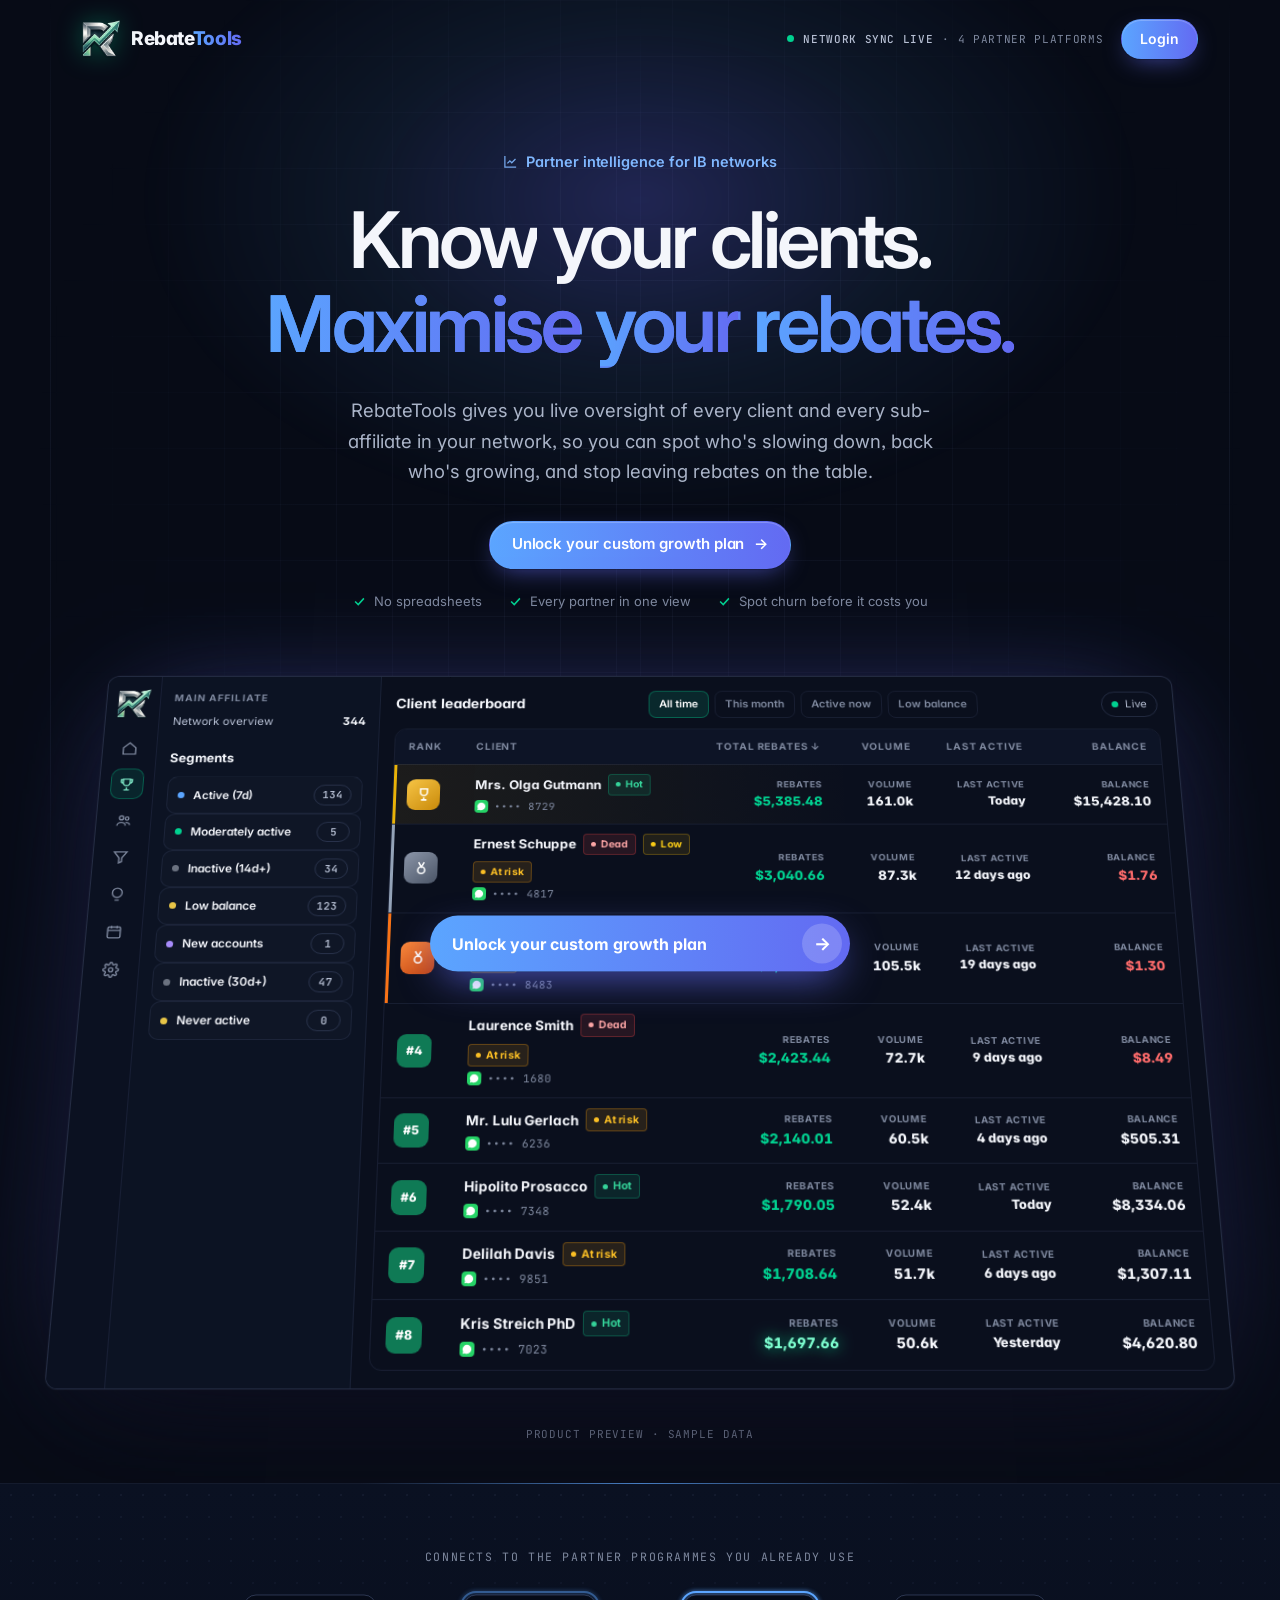
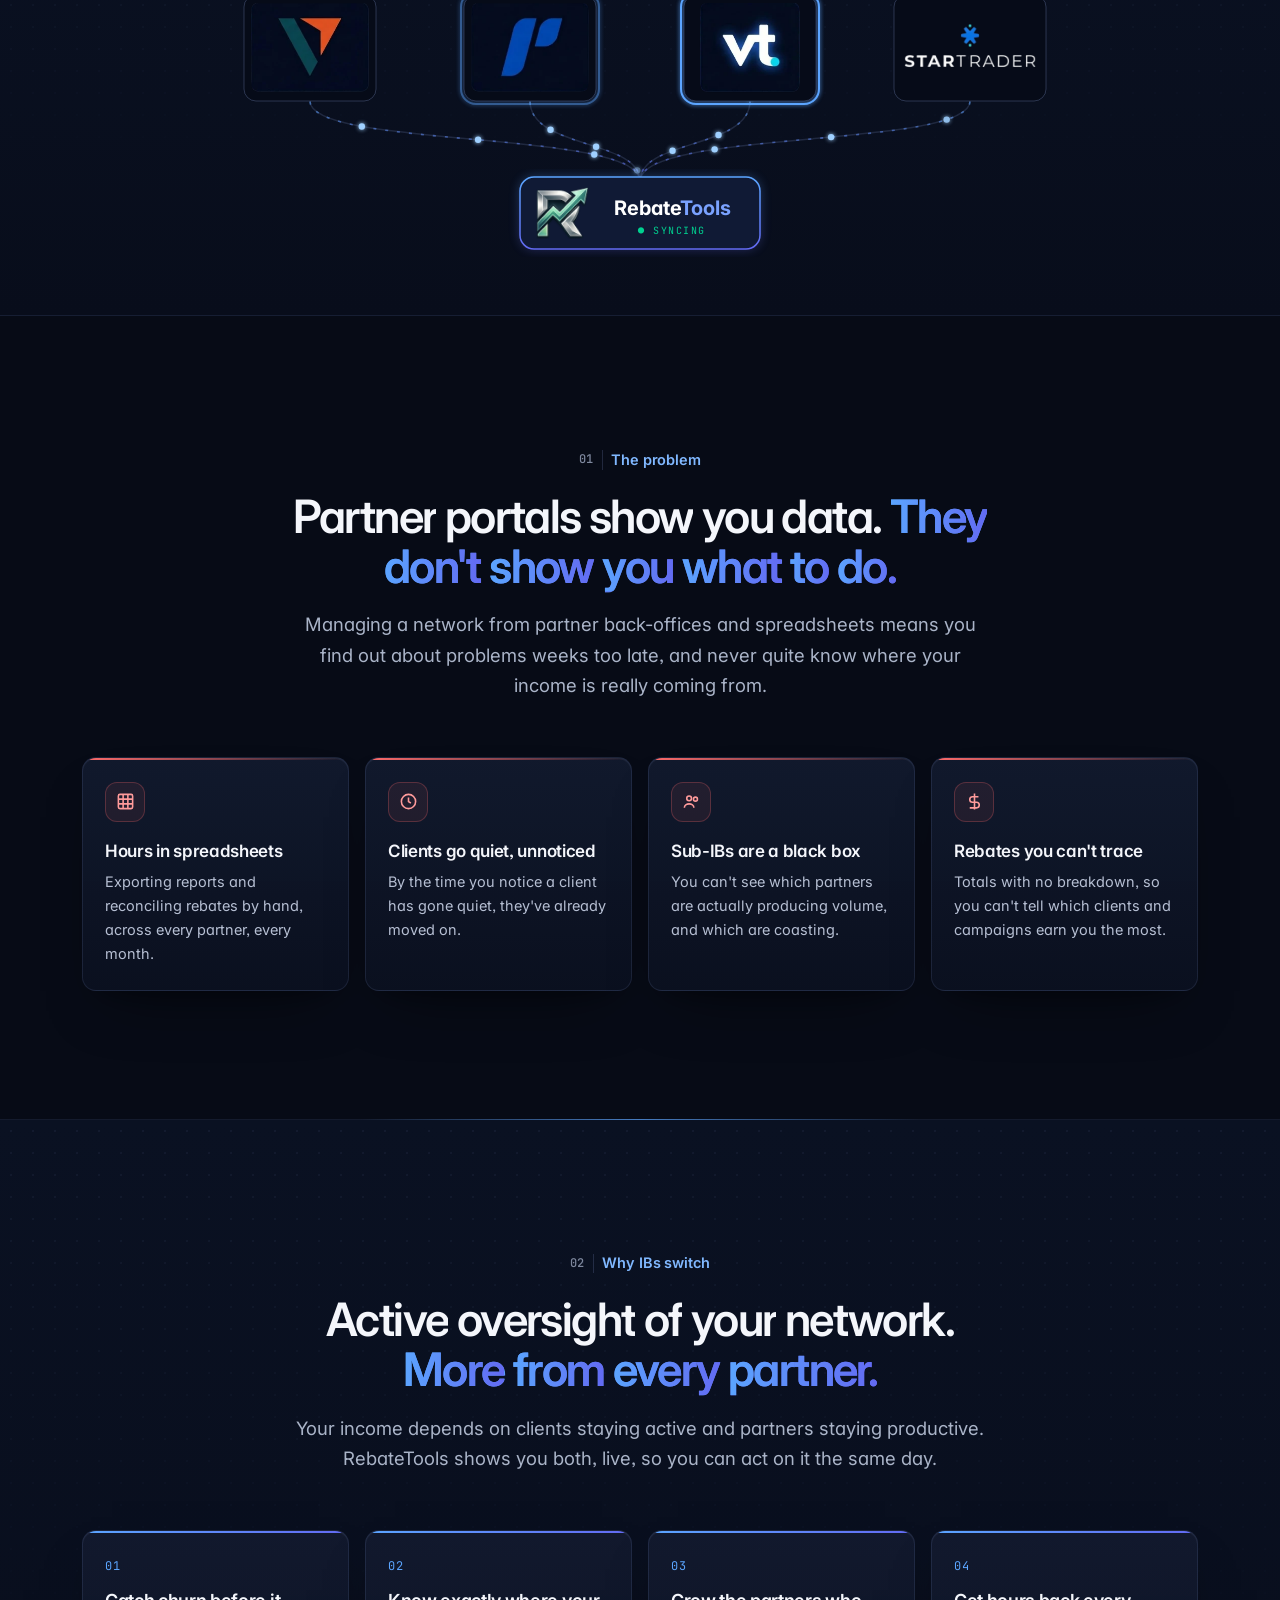
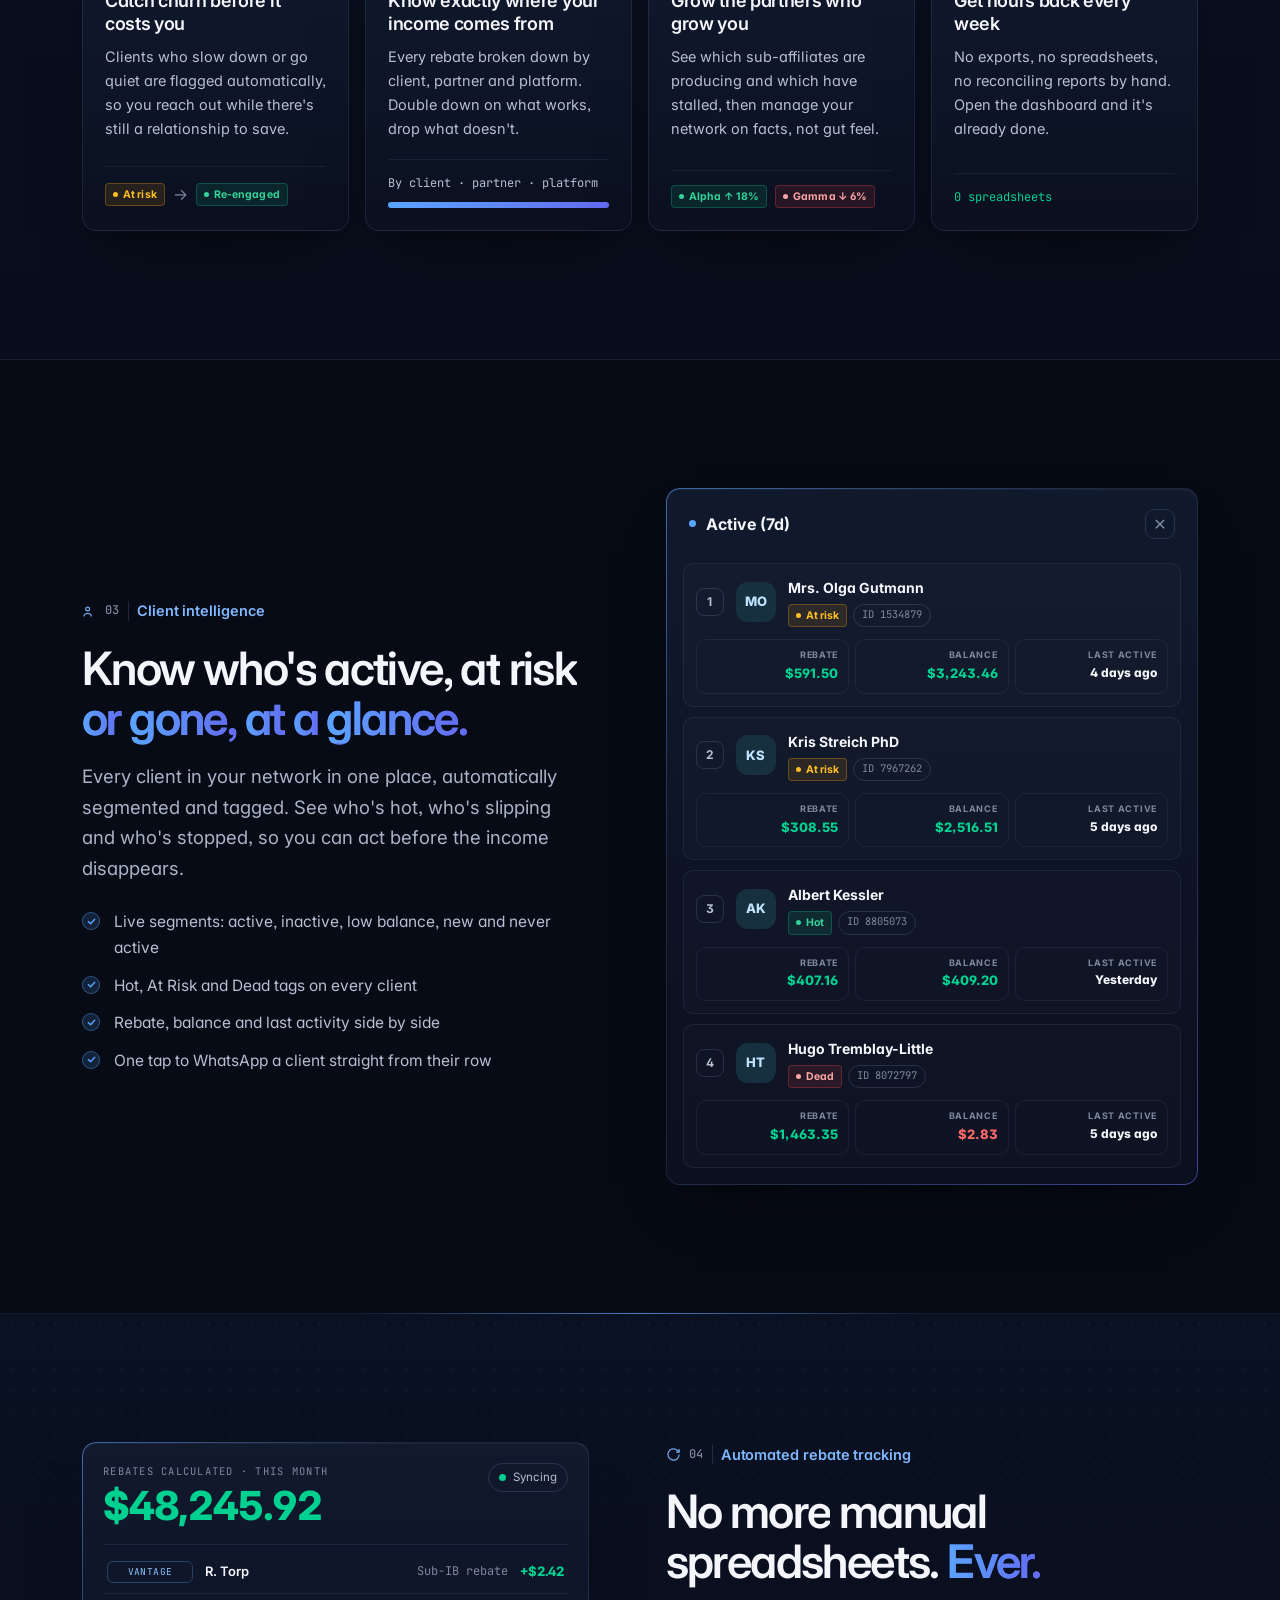
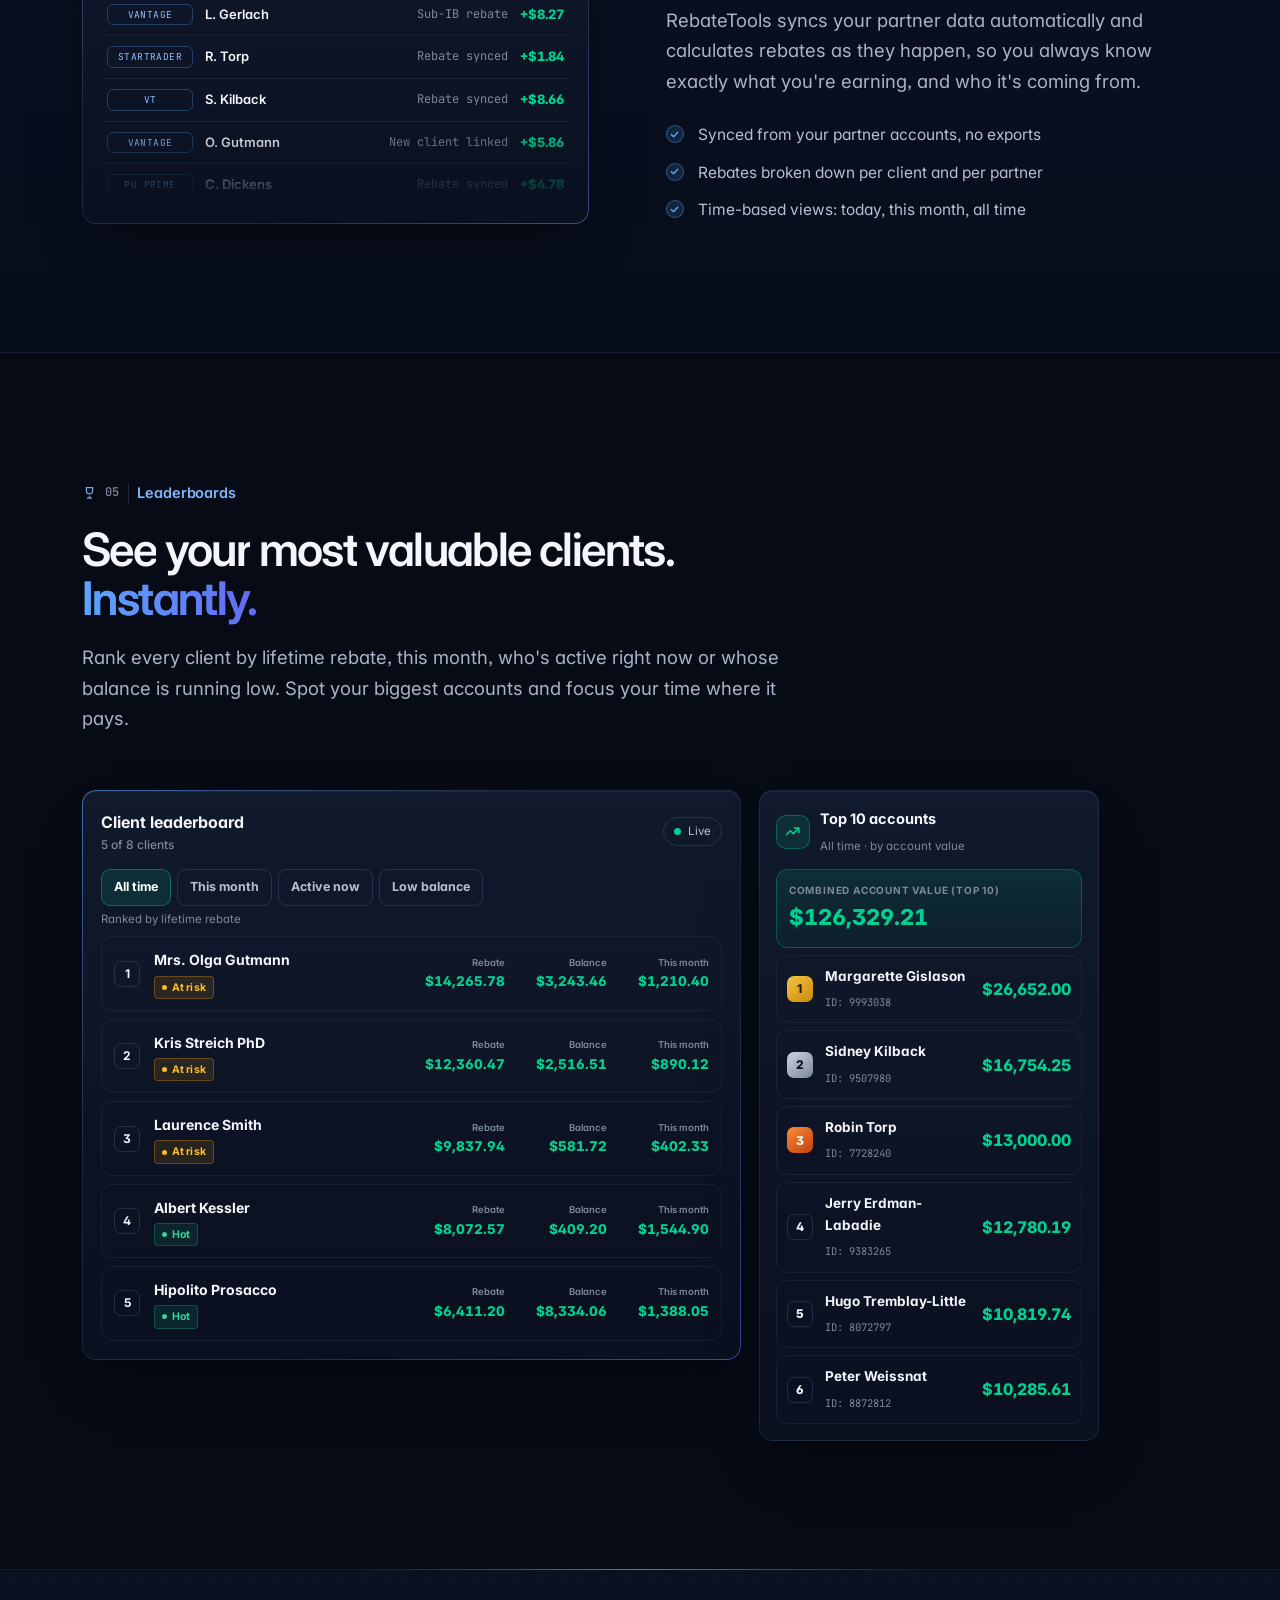
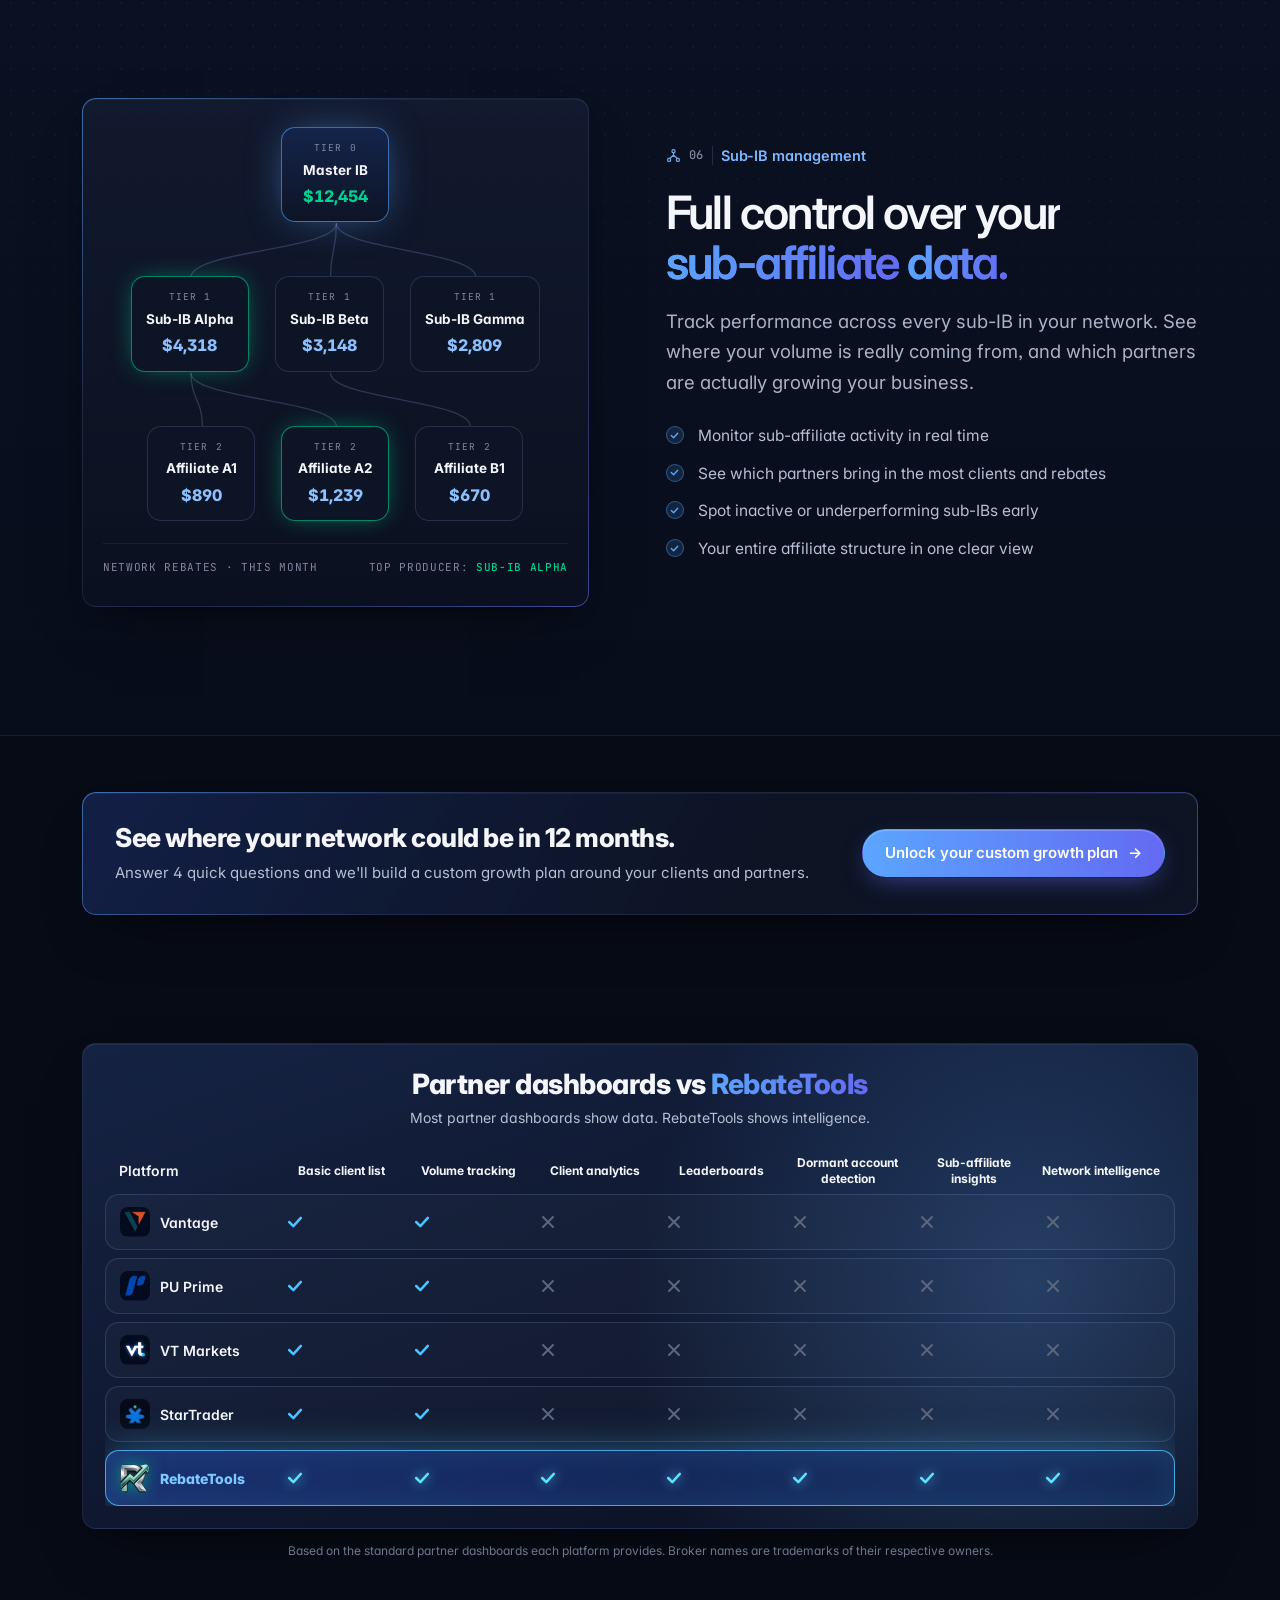
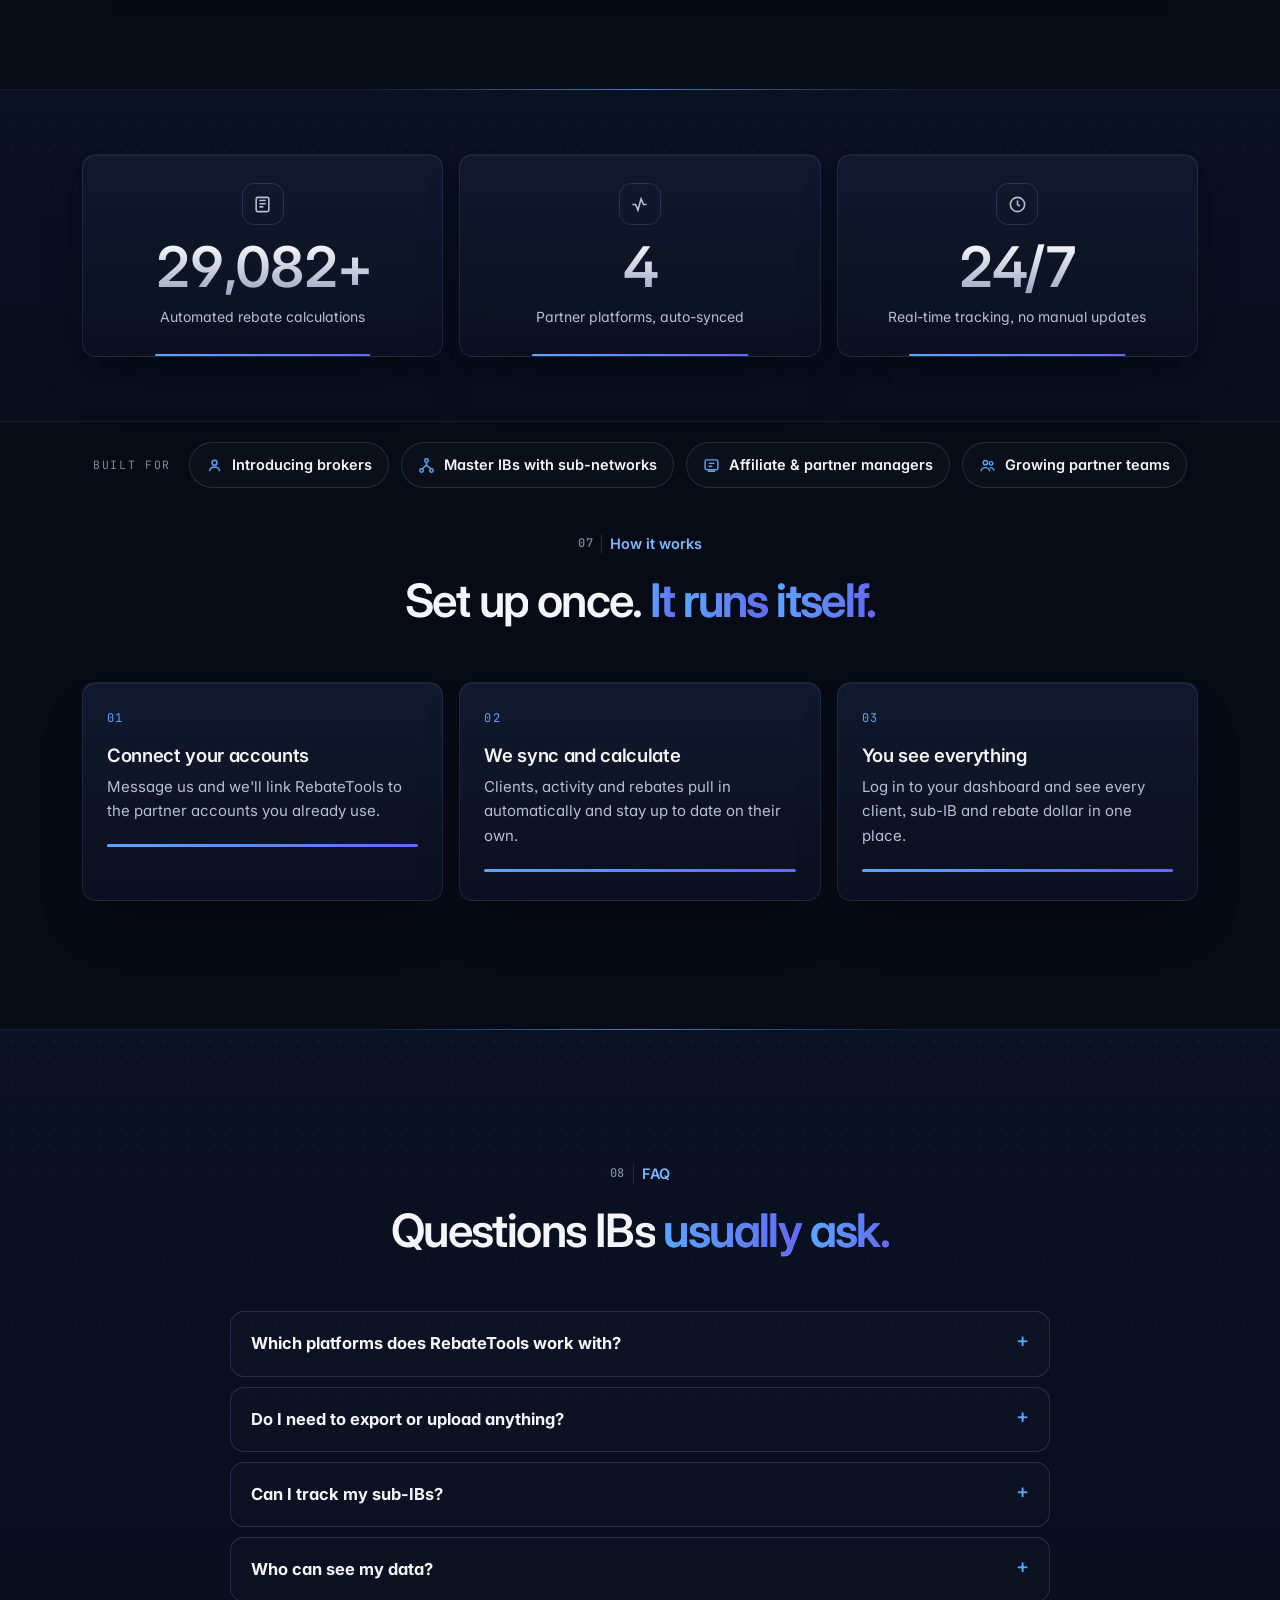
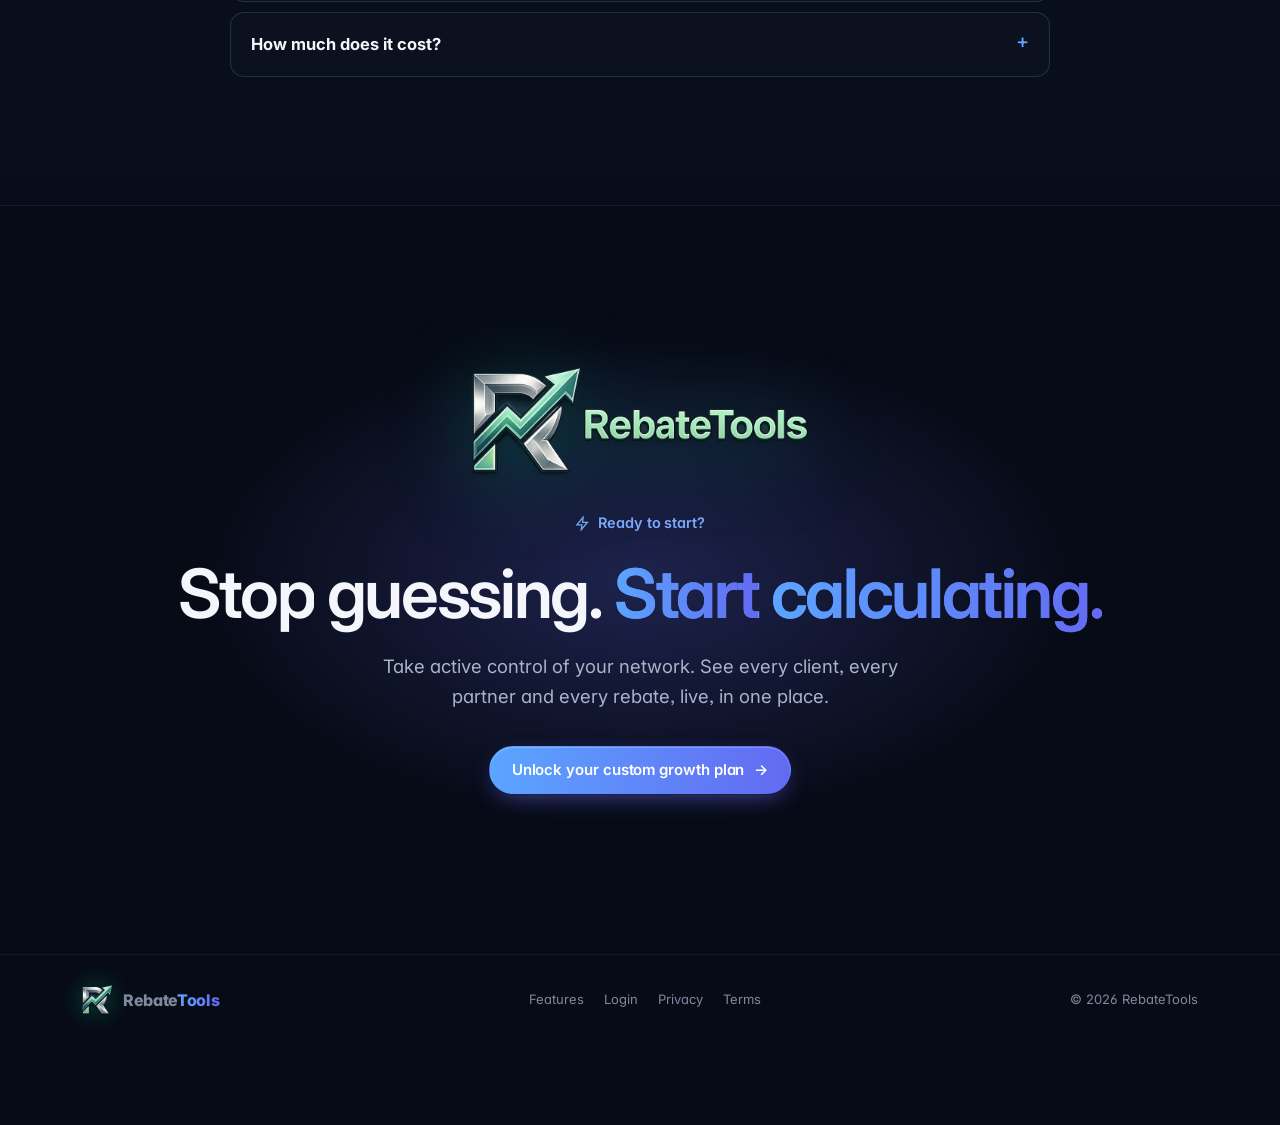
==== commit 1017a127: "Login buttons open the application form Co-Authored-By: Claude Opus 5.5 <noreply@anthropic.com> Clau" ====
--- a/index.html
+++ b/index.html
@@ -595,8 +595,7 @@
     <a href="#top" class="brand" aria-label="RebateTools"><img class="mark" src="assets/rt-mark.webp" alt="" width="38" height="38"><span class="wm"><b>Rebate</b><span class="t2">Tools</span></span></a>
     <div class="top-right">
       <div class="sync-chip"><i class="dot"></i><b>Network sync live</b>· 4 partner platforms</div>
-      <!-- EDIT: confirm the app login URL -->
-      <a class="btn btn-primary login" href="https://www.rebatetools.com" target="_blank" rel="noopener">Login</a>
+      <a class="btn btn-primary login" href="#get-started" data-wa>Login</a>
     </div>
   </div>
 </header>
@@ -915,7 +914,7 @@
 <footer>
   <div class="wrap">
     <a href="#top" class="brand" style="font-size:16px"><img class="mark" src="assets/rt-mark.webp" alt="" width="30" height="30"><span class="wm"><b>Rebate</b><span class="t2">Tools</span></span></a>
-    <nav><a href="#features">Features</a><a href="https://www.rebatetools.com" target="_blank" rel="noopener">Login</a><a href="/privacy/">Privacy</a><a href="/terms/">Terms</a></nav>
+    <nav><a href="#features">Features</a><a href="#get-started" data-wa>Login</a><a href="/privacy/">Privacy</a><a href="/terms/">Terms</a></nav>
     <span>© 2026 RebateTools</span>
   </div>
 </footer>
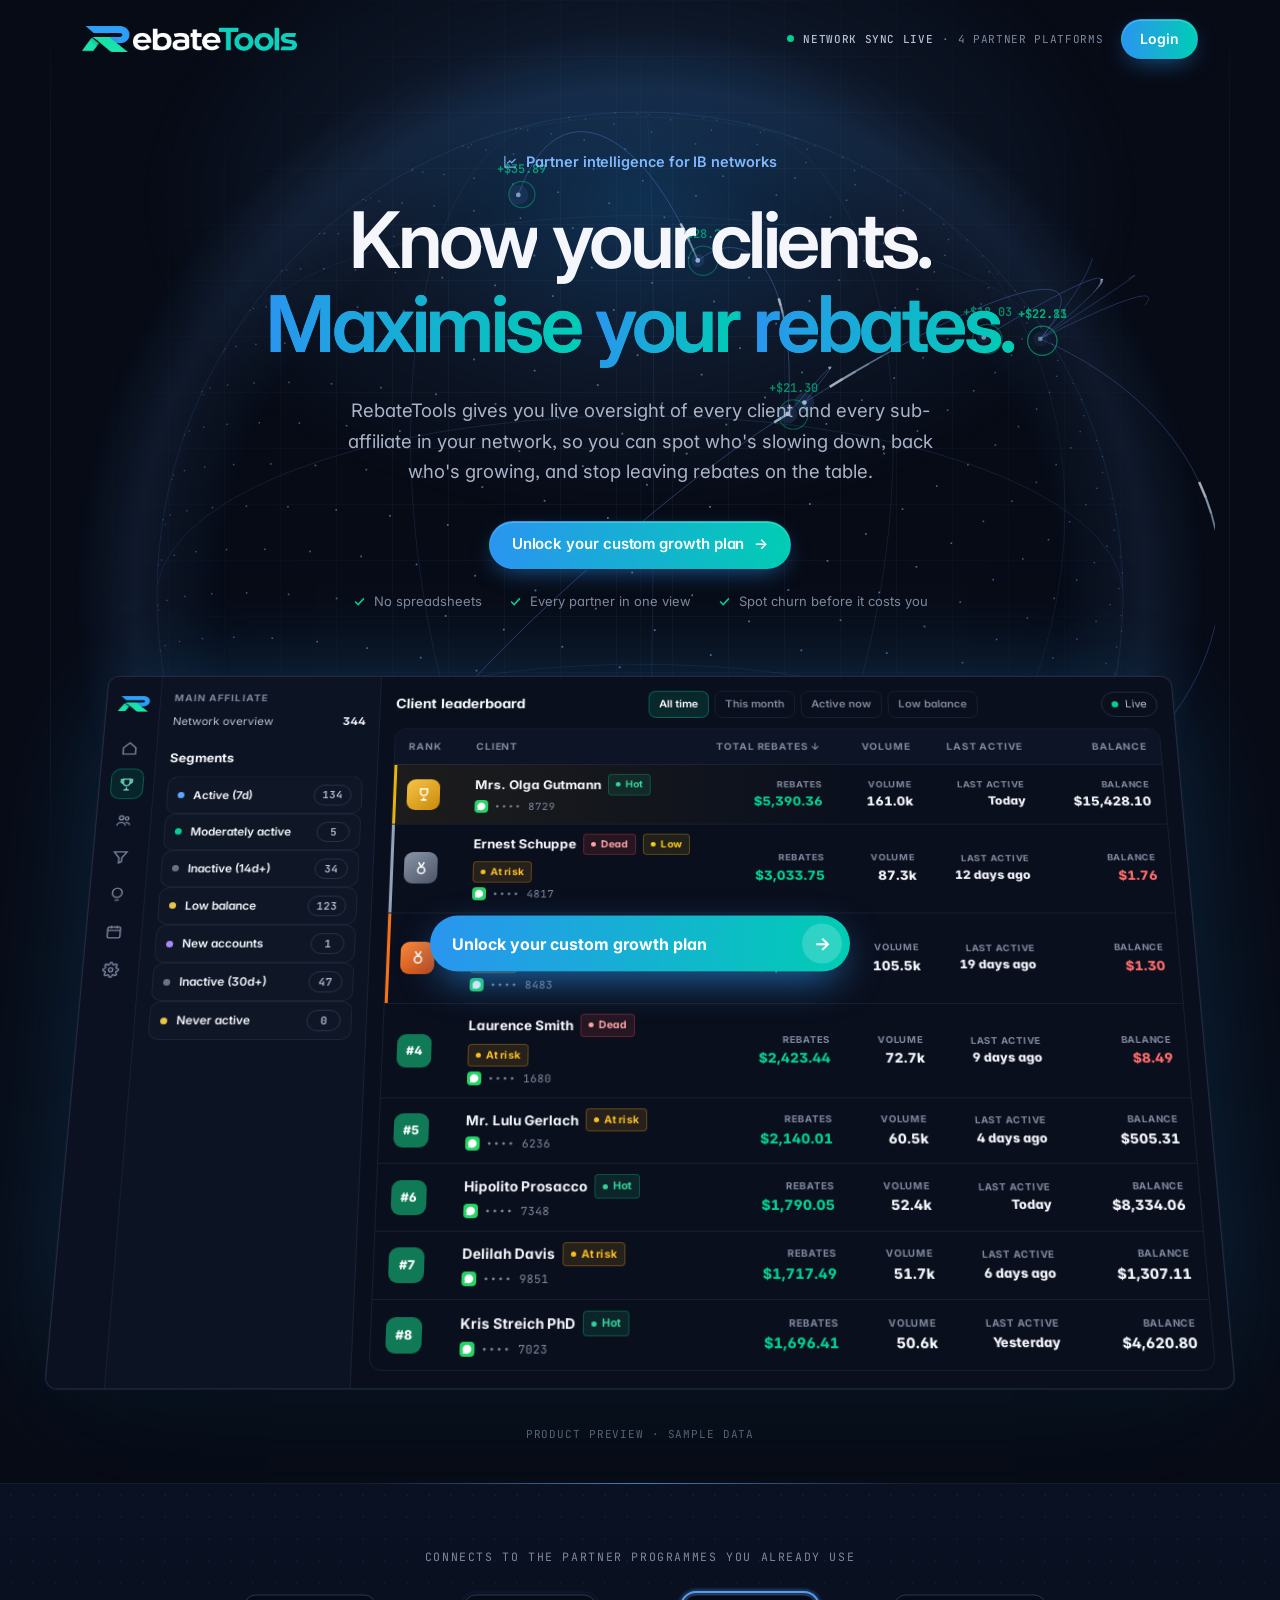
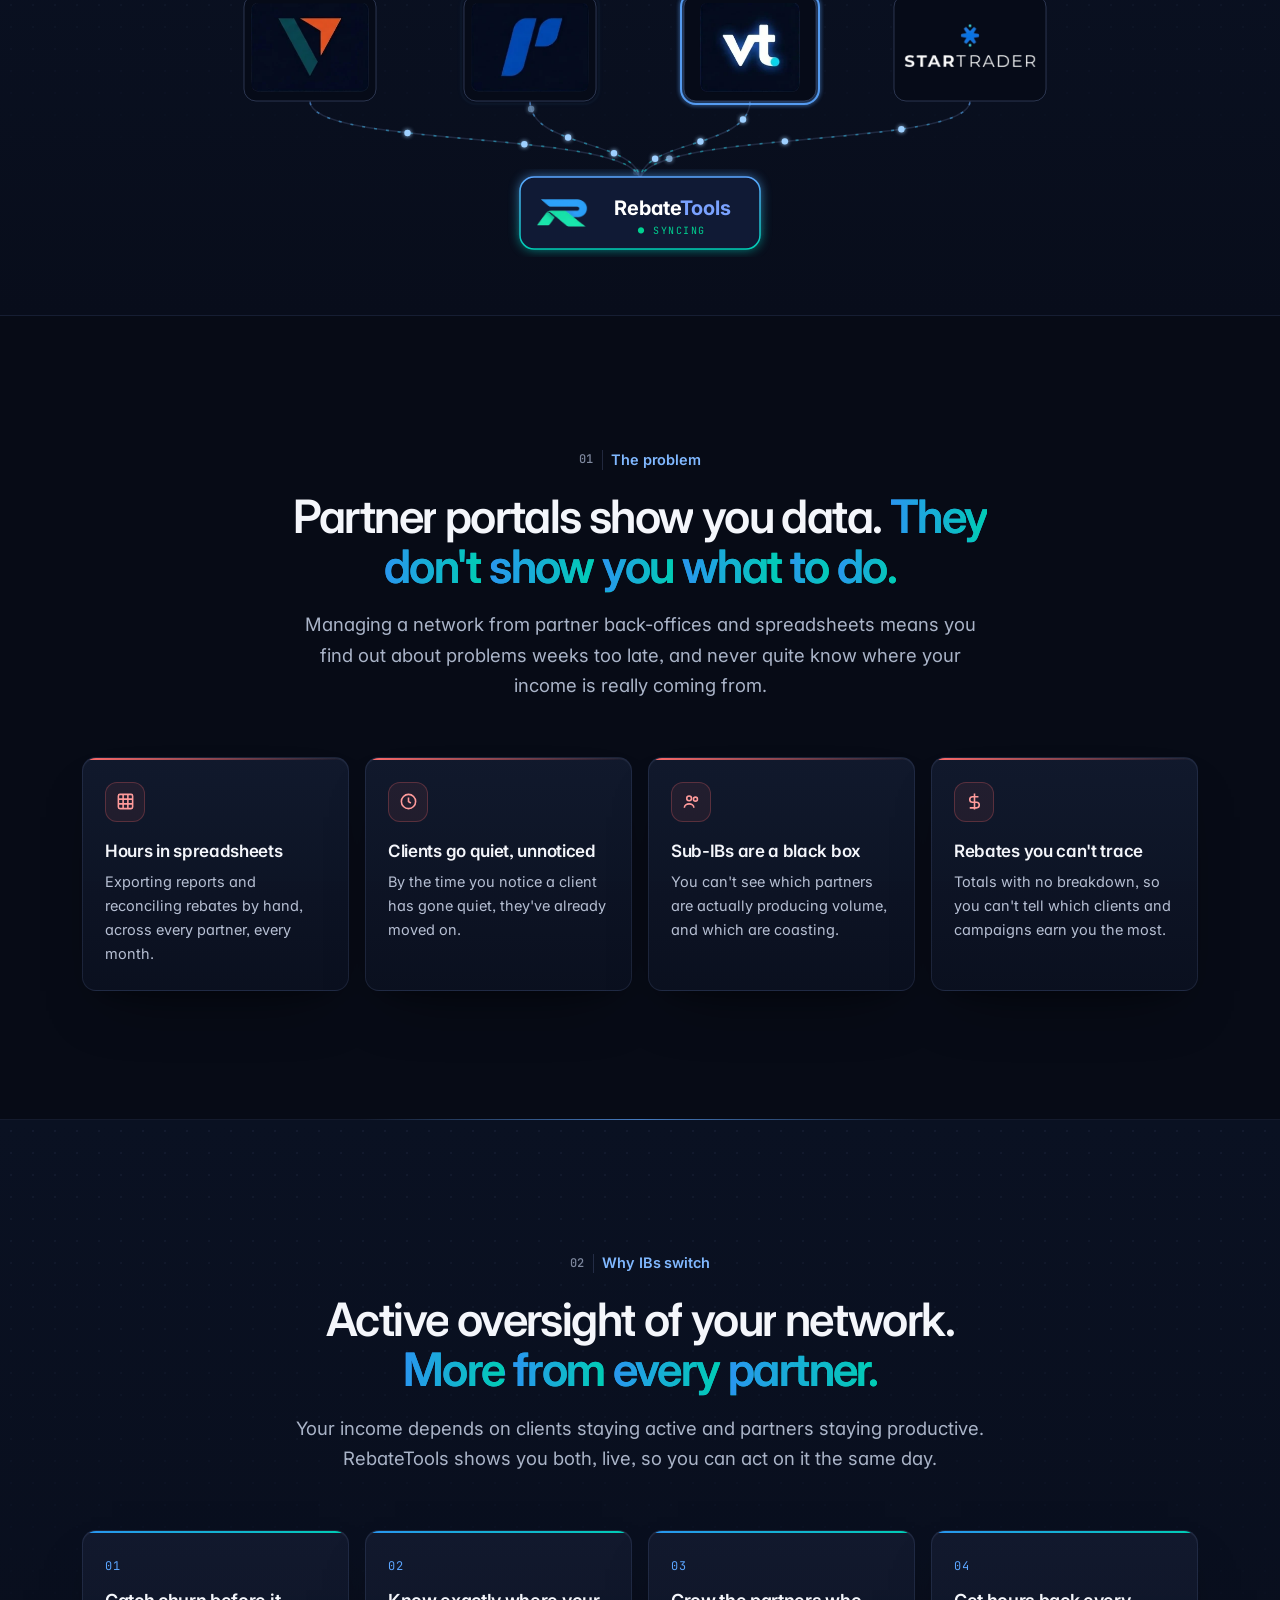
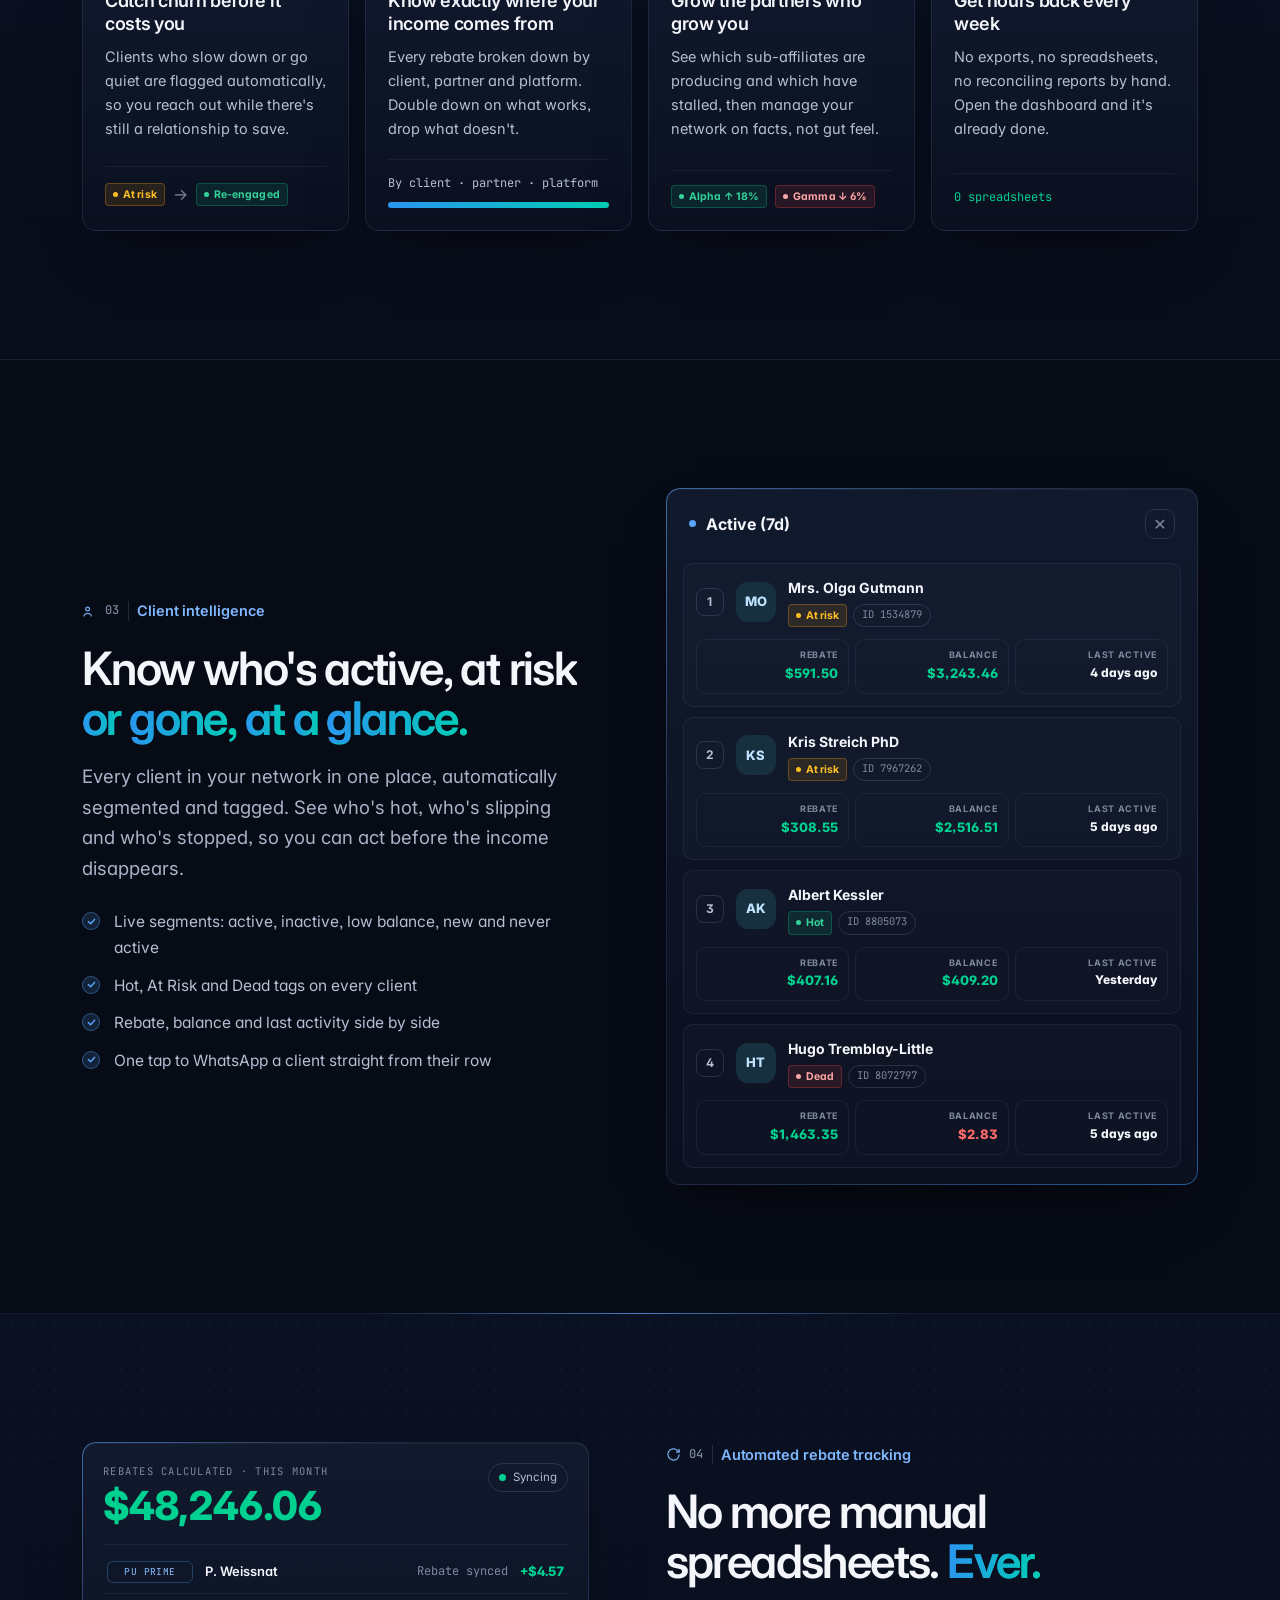
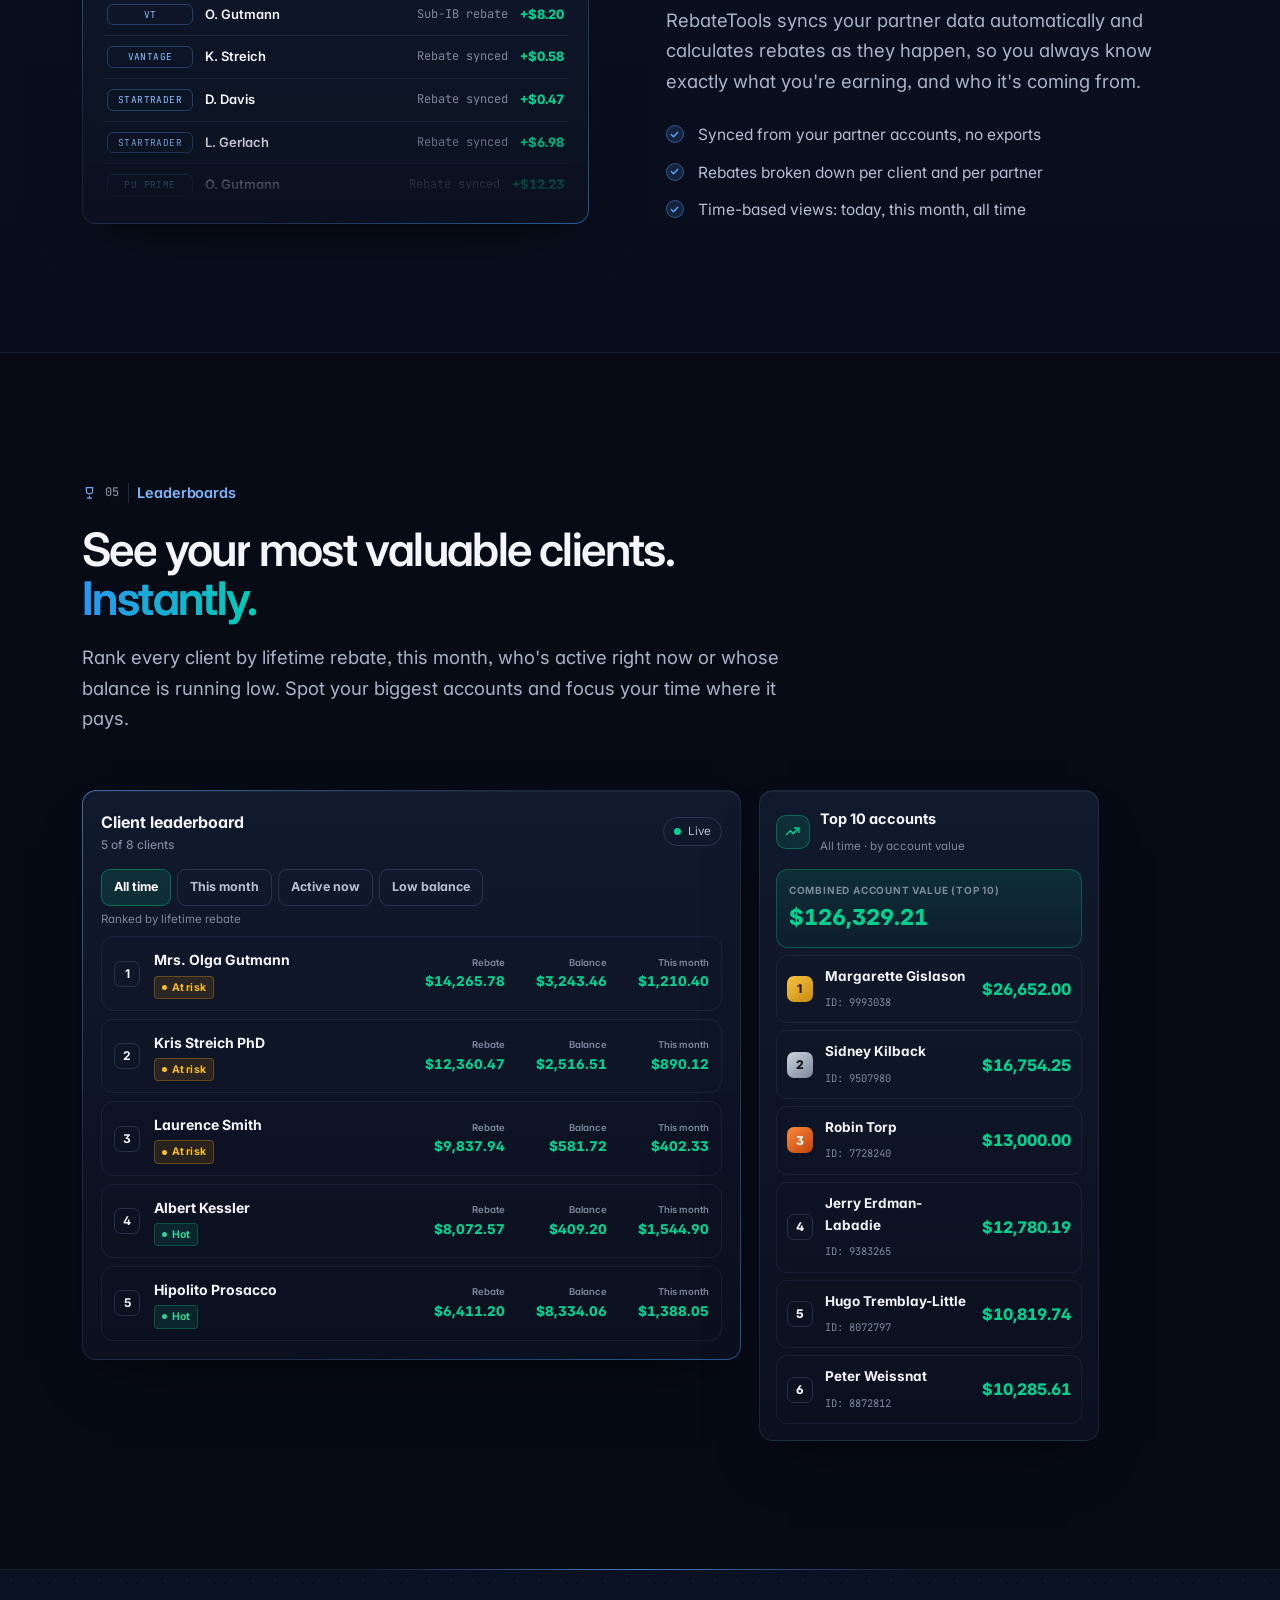
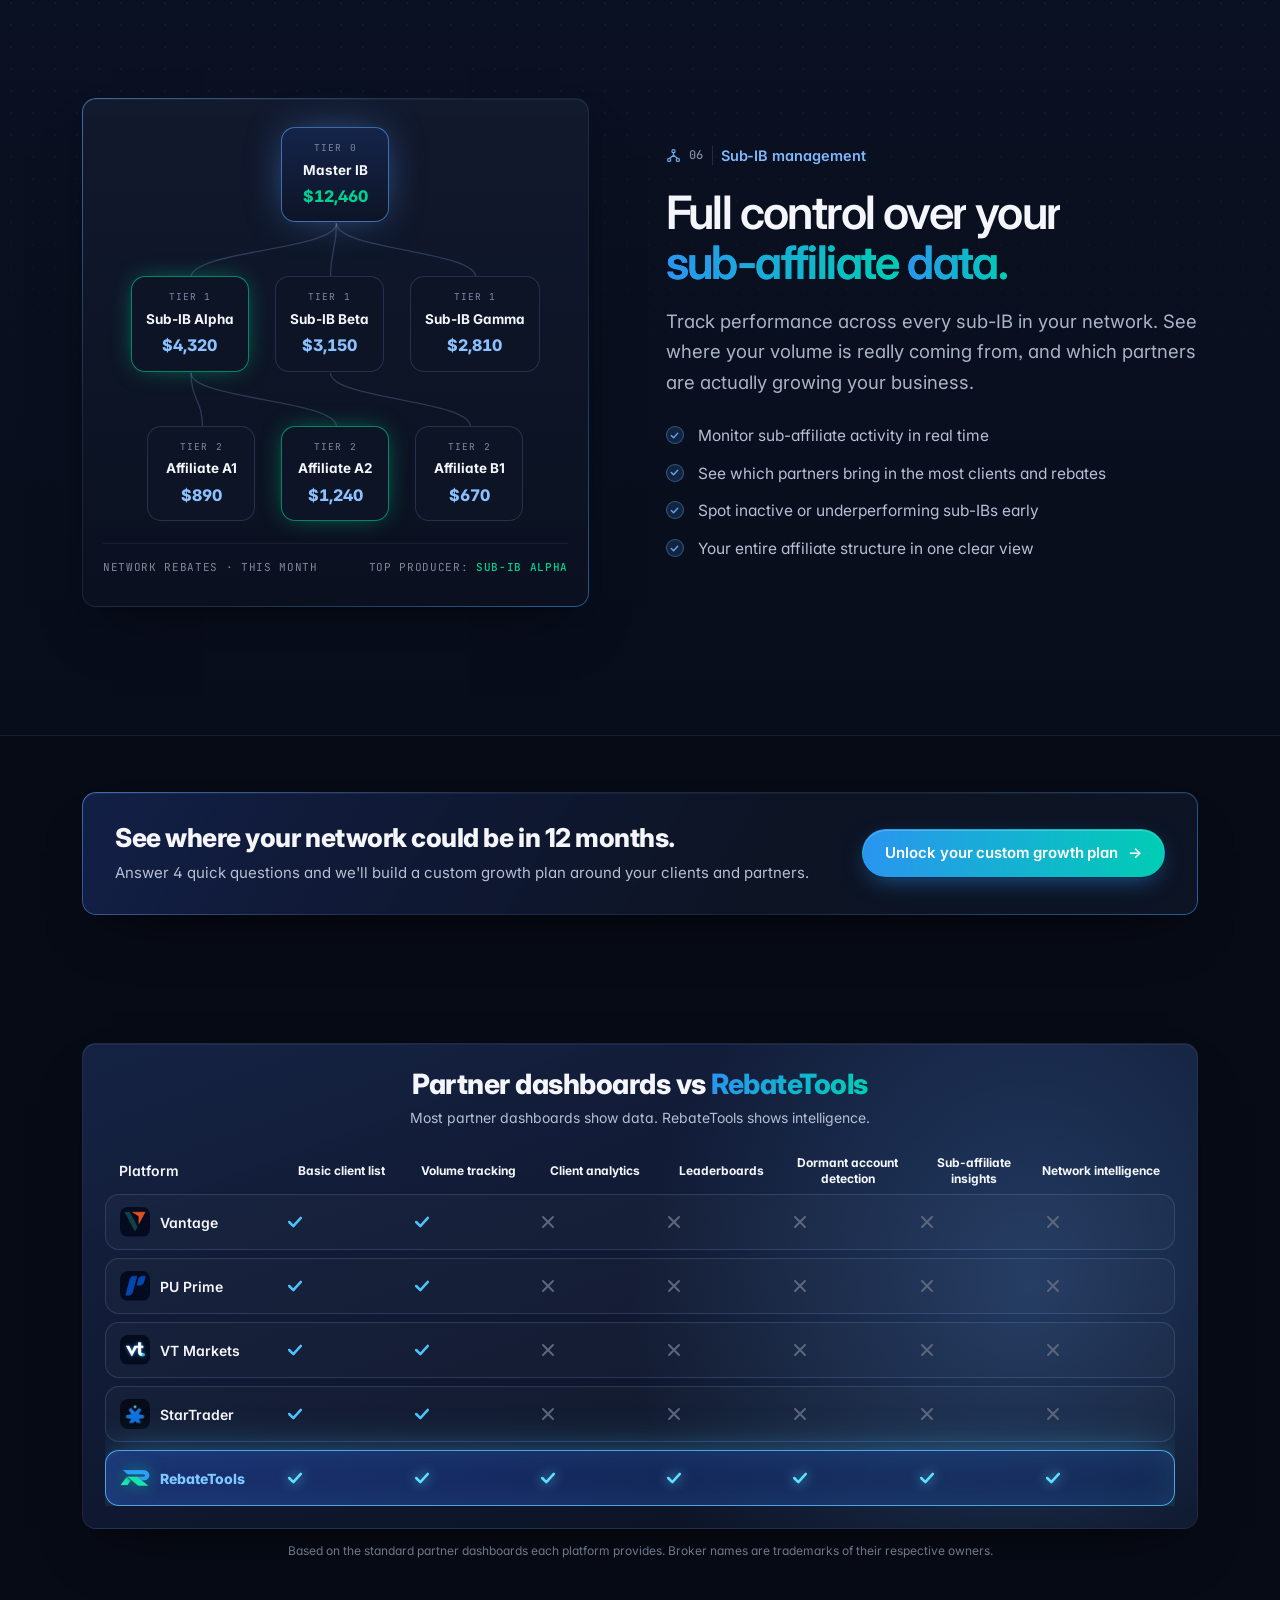
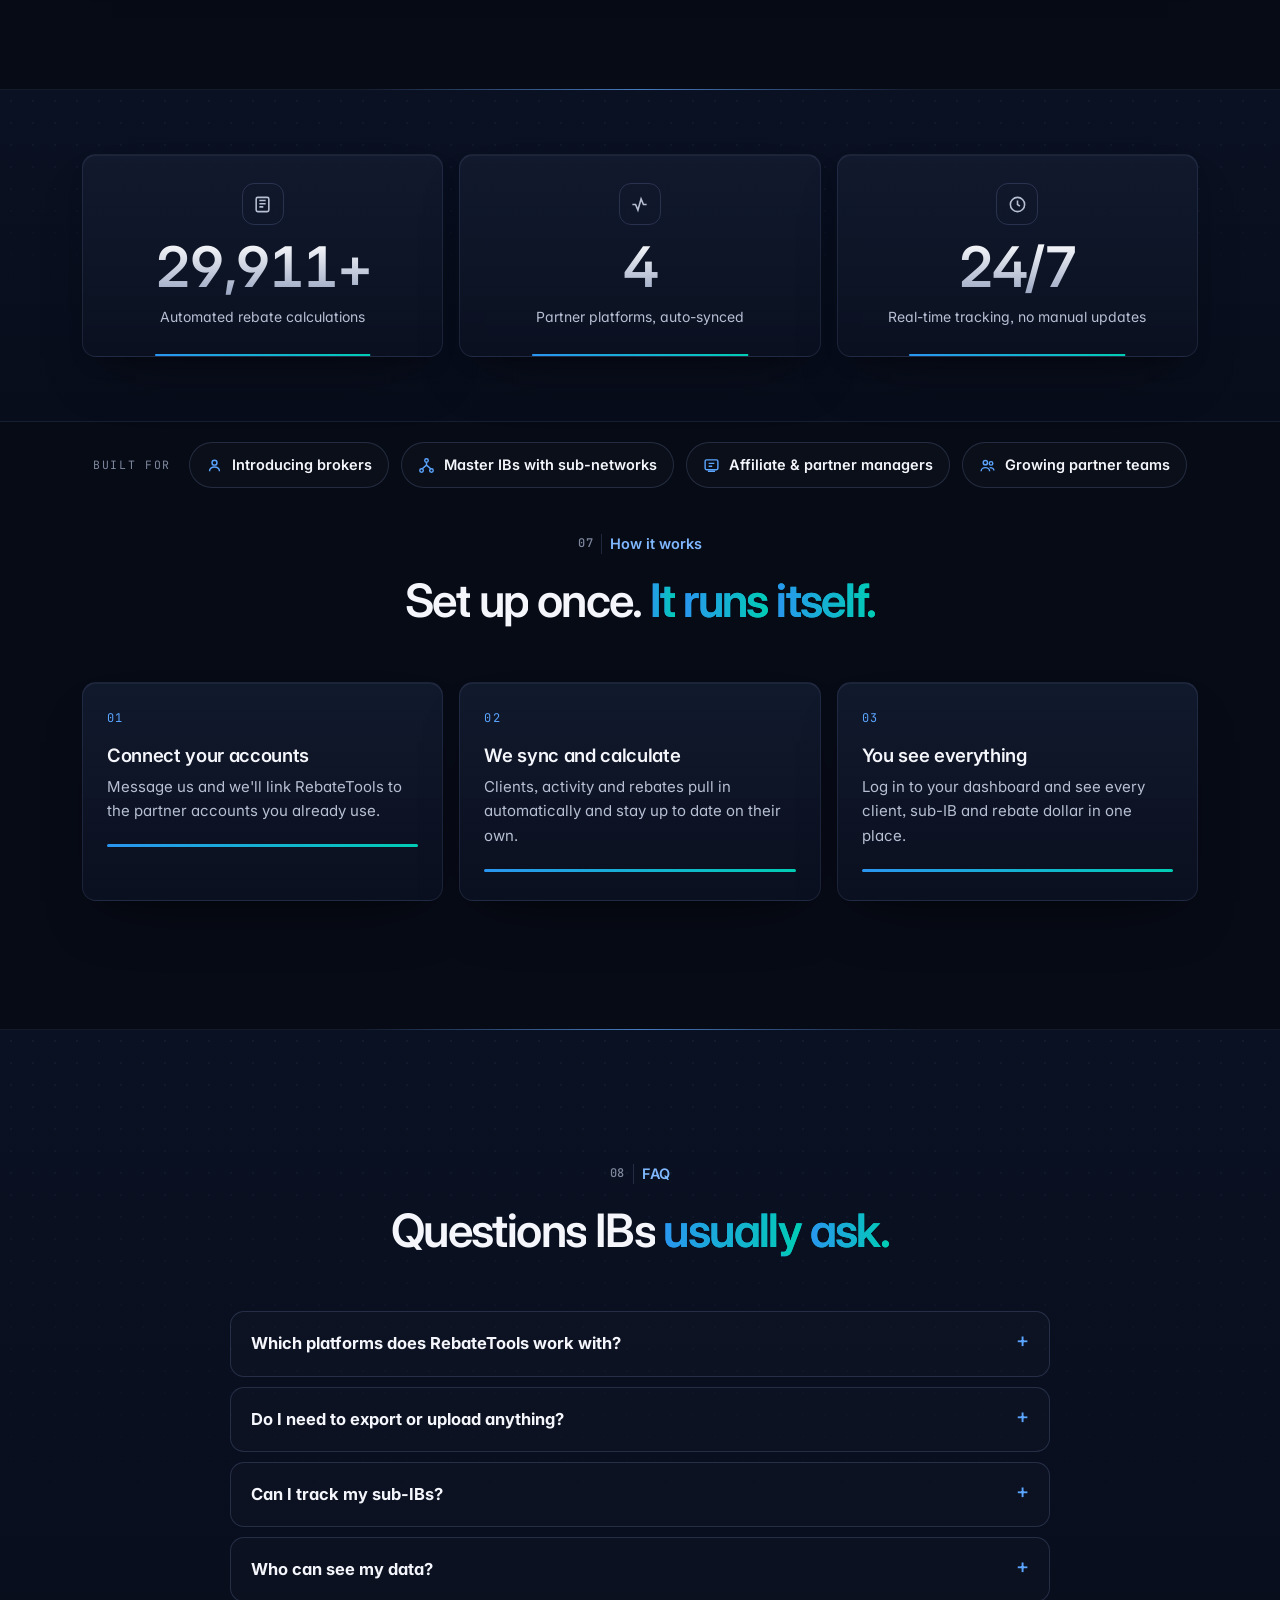
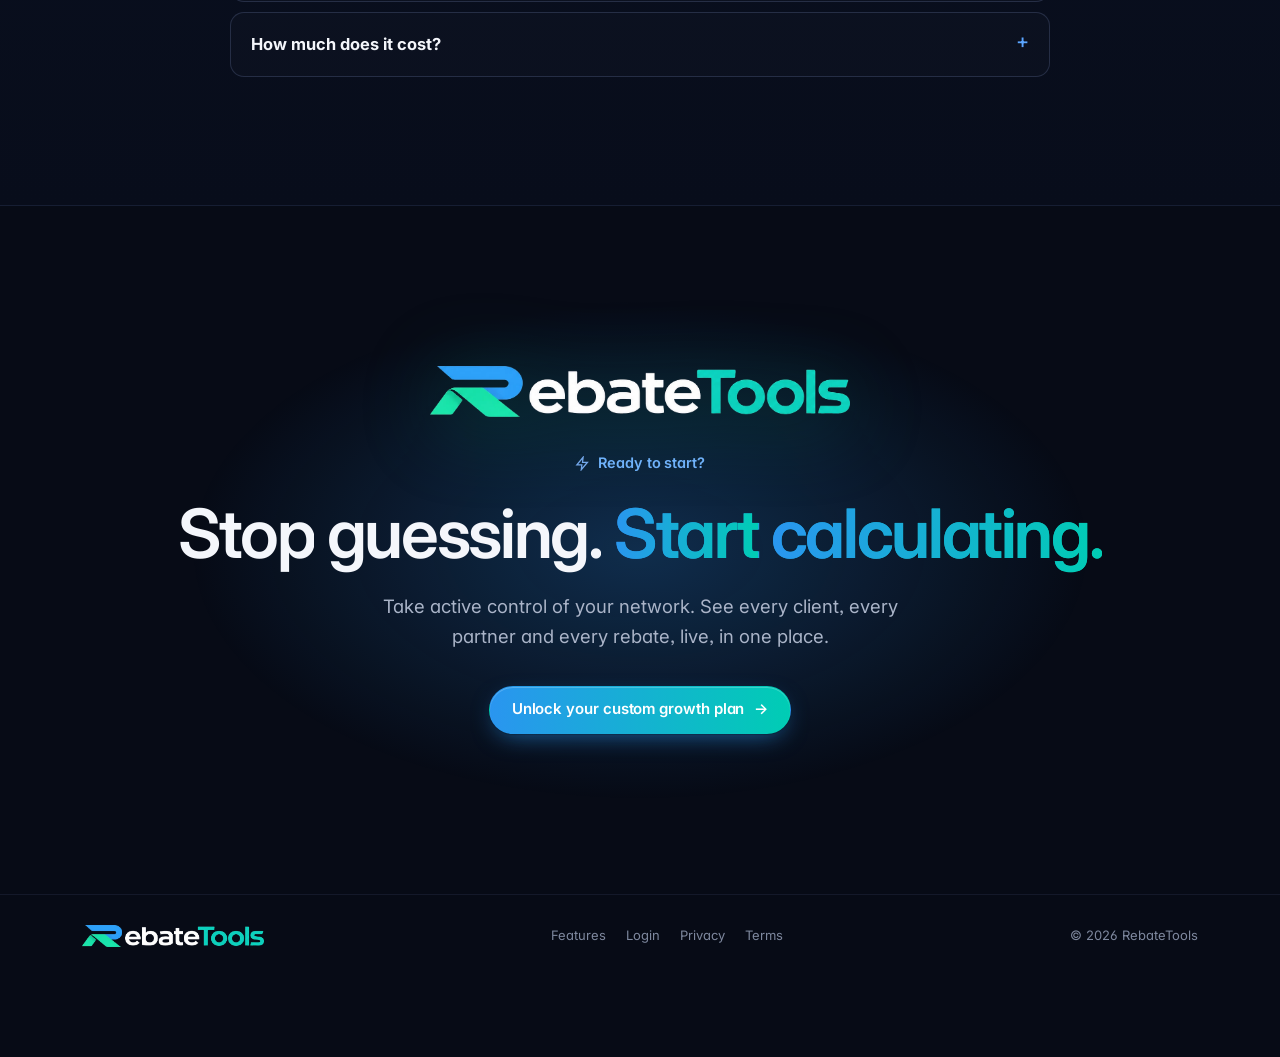
==== commit eb44f164: "New RebateTools logo, favicon and blue-teal brand gradient Co-Authored-By: Claude Opus 5.5 <noreply@" ====
--- a/index.html
+++ b/index.html
@@ -10,6 +10,7 @@
 <meta property="og:description" content="Live client oversight, automated rebate tracking and sub-affiliate analytics for IB networks.">
 <meta property="og:type" content="website">
 <link rel="icon" type="image/png" href="assets/favicon.png">
+<link rel="apple-touch-icon" href="assets/apple-touch-icon.png">
 <link rel="preconnect" href="https://fonts.googleapis.com">
 <link rel="preconnect" href="https://fonts.gstatic.com" crossorigin>
 <link href="https://fonts.googleapis.com/css2?family=Inter:wght@400;500;600;700&family=JetBrains+Mono:wght@400;500&display=swap" rel="stylesheet">
@@ -25,8 +26,8 @@
   --fg-2:#b6bfd3;
   --fg-3:#7e889e;
   --blue:#5ba5ff;
-  --indigo:#636af2;
-  --grad:linear-gradient(92deg,#5ba5ff 0%,#636af2 100%);
+  --indigo:#00cdb4;
+  --grad:linear-gradient(92deg,#2a95f0 0%,#00cdb4 100%);
   --green:#00d190;
   --orange:#f5a524;
   --red:#ff6b6b;
@@ -59,7 +60,7 @@
 
 /* Buttons */
 .btn{display:inline-flex;align-items:center;justify-content:center;gap:10px;height:48px;padding:0 22px;border-radius:999px;font-weight:600;font-size:15px;letter-spacing:-.005em;border:1px solid transparent;cursor:pointer;transition:transform .2s var(--ease),box-shadow .25s,background .2s,border-color .2s;white-space:nowrap}
-.btn-primary{background:var(--grad);color:#fff;box-shadow:0 1px 1px rgba(0,0,0,.25),0 8px 24px -8px rgba(99,106,242,.65),inset 0 1px 0 rgba(255,255,255,.22)}
+.btn-primary{background:var(--grad);color:#fff;box-shadow:0 1px 1px rgba(0,0,0,.25),0 8px 24px -8px rgba(42,149,240,.65),inset 0 1px 0 rgba(255,255,255,.22)}
 .btn>span:last-child{display:inline-block;transition:transform .25s var(--ease)}
 .btn:hover>span:last-child{transform:translateX(3px)}
 .btn-primary:hover{transform:translateY(-1px);box-shadow:0 1px 1px rgba(0,0,0,.25),0 14px 36px -10px rgba(91,165,255,.75),inset 0 1px 0 rgba(255,255,255,.22)}
@@ -70,7 +71,7 @@
 /* Card */
 .card{background:linear-gradient(180deg,rgba(19,27,48,.88),rgba(11,17,32,.94));border:1px solid rgba(140,160,220,.13);border-radius:14px;box-shadow:inset 0 1px 0 rgba(255,255,255,.05),0 30px 60px -30px rgba(0,0,0,.55),0 12px 24px -16px rgba(0,0,0,.45);position:relative;transition:transform .35s var(--ease),border-color .35s,box-shadow .35s}
 .card:hover{border-color:rgba(91,165,255,.3);box-shadow:inset 0 1px 0 rgba(255,255,255,.06),0 50px 100px -30px rgba(0,0,0,.7),0 0 0 1px rgba(91,165,255,.06)}
-.card.glow::after{content:"";position:absolute;inset:-1px;border-radius:inherit;padding:1px;background:linear-gradient(140deg,rgba(91,165,255,.55),transparent 35%,transparent 65%,rgba(99,106,242,.5));-webkit-mask:linear-gradient(#000 0 0) content-box,linear-gradient(#000 0 0);-webkit-mask-composite:xor;mask-composite:exclude;pointer-events:none}
+.card.glow::after{content:"";position:absolute;inset:-1px;border-radius:inherit;padding:1px;background:linear-gradient(140deg,rgba(91,165,255,.55),transparent 35%,transparent 65%,rgba(42,149,240,.5));-webkit-mask:linear-gradient(#000 0 0) content-box,linear-gradient(#000 0 0);-webkit-mask-composite:xor;mask-composite:exclude;pointer-events:none}
 
 /* Top bar */
 .top{position:absolute;top:0;left:0;right:0;z-index:30}
@@ -78,6 +79,9 @@
 .brand{display:flex;align-items:center;gap:11px;font-weight:800;font-size:19px;letter-spacing:-.02em}
 .brand .rt{width:34px;height:34px;border-radius:10px;display:grid;place-items:center;font-size:13px;font-weight:800;letter-spacing:-.02em;color:#fff;background:linear-gradient(140deg,#16443d,#0b1f24);border:1px solid rgba(0,209,144,.35);box-shadow:0 0 20px -6px rgba(0,209,144,.5)}
 .brand b{font-weight:800}
+.brand .logo{height:26px;width:auto;display:block}
+.brand .logo.sm{height:22px}
+@media(max-width:520px){.brand .logo{height:21px}}
 .brand .mark{width:38px;height:38px;object-fit:contain;filter:drop-shadow(0 0 12px rgba(0,209,144,.35))}
 footer .brand .mark{width:30px;height:30px}
 .brand .t2{background:var(--grad);-webkit-background-clip:text;background-clip:text;color:transparent}
@@ -93,7 +97,7 @@
 .hero-bg{position:absolute;inset:0;z-index:-1;pointer-events:none}
 #globe{position:absolute;left:50%;top:20px;width:min(1150px,150vw);height:min(1150px,150vw);transform:translateX(-50%);opacity:.9}
 .hero-bg .grid{position:absolute;inset:0;background-image:linear-gradient(var(--line) 1px,transparent 1px),linear-gradient(90deg,var(--line) 1px,transparent 1px);background-size:56px 56px;-webkit-mask-image:radial-gradient(ellipse 65% 55% at 50% 30%,#000 25%,transparent 75%);mask-image:radial-gradient(ellipse 65% 55% at 50% 30%,#000 25%,transparent 75%);opacity:.55}
-.hero-bg .halo{position:absolute;left:50%;top:-120px;width:1000px;height:640px;transform:translateX(-50%);background:radial-gradient(closest-side,rgba(99,106,242,.28),rgba(91,165,255,.08) 55%,transparent);filter:blur(10px)}
+.hero-bg .halo{position:absolute;left:50%;top:-120px;width:1000px;height:640px;transform:translateX(-50%);background:radial-gradient(closest-side,rgba(42,149,240,.28),rgba(91,165,255,.08) 55%,transparent);filter:blur(10px)}
 .hero-head{text-align:center;max-width:900px;margin:0 auto}
 .hero-head .tag{margin-bottom:24px}
 .hero-head h1 .grad{display:block;padding-bottom:.06em}
@@ -105,7 +109,7 @@
 
 /* Dashboard mock */
 .stage{perspective:1600px;margin:64px auto 0;max-width:1120px}
-.dash{display:grid;grid-template-columns:56px 230px 1fr;border-radius:12px;overflow:hidden;background:#0a0f1d;border:1px solid var(--line-2);box-shadow:0 40px 120px -30px rgba(0,0,0,.9),0 0 0 1px rgba(255,255,255,.02),0 0 120px -40px rgba(99,106,242,.6);transform-origin:50% 0;transform:rotateX(18deg) scale(.94);will-change:transform;font-size:13px}
+.dash{display:grid;grid-template-columns:56px 230px 1fr;border-radius:12px;overflow:hidden;background:#0a0f1d;border:1px solid var(--line-2);box-shadow:0 40px 120px -30px rgba(0,0,0,.9),0 0 0 1px rgba(255,255,255,.02),0 0 120px -40px rgba(42,149,240,.6);transform-origin:50% 0;transform:rotateX(18deg) scale(.94);will-change:transform;font-size:13px}
 .d-rail{background:#0b1121;border-right:1px solid var(--line);display:flex;flex-direction:column;align-items:center;gap:6px;padding:14px 0}
 .d-rail .rt{width:34px;height:34px;border-radius:10px;display:grid;place-items:center;font-size:12px;font-weight:800;background:linear-gradient(140deg,#16443d,#0b1f24);border:1px solid rgba(0,209,144,.35);margin-bottom:10px}
 .d-rail .rail-mark{width:34px;height:34px;object-fit:contain;margin-bottom:10px}
@@ -172,10 +176,10 @@
 @keyframes chipglow{0%,45%,100%{border-color:rgba(140,160,220,.2);box-shadow:none}12%{border-color:#5ba5ff;box-shadow:0 0 20px -4px rgba(91,165,255,.7)}}
 .sync-m .chips img{height:66px;width:auto;border-radius:10px}
 .sync-m .chips img.wide{height:auto;width:82%}
-.sync-m .pipe{height:44px;width:2px;margin:0 auto;background:linear-gradient(180deg,#5ba5ff,#636af2);position:relative;overflow:hidden;opacity:.8}
+.sync-m .pipe{height:44px;width:2px;margin:0 auto;background:linear-gradient(180deg,#5ba5ff,#00cdb4);position:relative;overflow:hidden;opacity:.8}
 .sync-m .pipe::after{content:"";position:absolute;left:0;width:2px;height:14px;top:-14px;background:#fff;animation:drip 1.2s linear infinite}
 @keyframes drip{to{top:100%}}
-.sync-m .hub{display:inline-flex;align-items:center;gap:10px;padding:12px 18px;border-radius:16px;background:#101a35;border:1px solid #5ba5ff;box-shadow:0 0 30px -6px rgba(99,106,242,.7);font-weight:800}
+.sync-m .hub{display:inline-flex;align-items:center;gap:10px;padding:12px 18px;border-radius:16px;background:#101a35;border:1px solid #5ba5ff;box-shadow:0 0 30px -6px rgba(42,149,240,.7);font-weight:800}
 .flow{stroke-dasharray:6 10;animation:flow 1.6s linear infinite}
 @keyframes flow{to{stroke-dashoffset:-32}}
 
@@ -396,8 +400,8 @@
 /* Final CTA */
 .final{text-align:center;padding:clamp(100px,13vw,160px) 0;position:relative;overflow:hidden}
 #globe2{position:absolute;left:50%;top:50%;width:min(900px,130vw);height:min(900px,130vw);transform:translate(-50%,-38%);opacity:.45;pointer-events:none;-webkit-mask-image:radial-gradient(closest-side,#000 55%,transparent);mask-image:radial-gradient(closest-side,#000 55%,transparent)}
-.final .halo{position:absolute;left:50%;top:50%;width:900px;height:500px;transform:translate(-50%,-50%);background:radial-gradient(closest-side,rgba(99,106,242,.25),transparent);pointer-events:none}
-.final-logo{width:min(340px,70vw);height:auto;margin:0 auto 34px;position:relative;filter:drop-shadow(0 10px 40px rgba(0,209,144,.25))}
+.final .halo{position:absolute;left:50%;top:50%;width:900px;height:500px;transform:translate(-50%,-50%);background:radial-gradient(closest-side,rgba(42,149,240,.25),transparent);pointer-events:none}
+.final-logo{width:min(420px,78vw);height:auto;margin:0 auto 34px;position:relative;filter:drop-shadow(0 10px 40px rgba(0,209,144,.25))}
 .final h2{font-size:clamp(36px,5.6vw,68px);position:relative}
 .final p{max-width:520px;margin:20px auto 34px;position:relative}
 .final .hero-cta{position:relative}
@@ -505,7 +509,7 @@
 /* Sticky mobile CTA */
 .sticky{position:fixed;left:50%;bottom:18px;z-index:50;width:min(420px,calc(100% - 24px));transform:translate(-50%,160%);transition:transform .4s var(--ease)}
 .sticky.show{transform:translate(-50%,0)}
-.sticky a{display:flex;justify-content:space-between;align-items:center;height:56px;padding:0 8px 0 22px;border-radius:999px;background:var(--grad);color:#fff;font-weight:700;box-shadow:0 14px 40px -10px rgba(99,106,242,.8)}
+.sticky a{display:flex;justify-content:space-between;align-items:center;height:56px;padding:0 8px 0 22px;border-radius:999px;background:var(--grad);color:#fff;font-weight:700;box-shadow:0 14px 40px -10px rgba(42,149,240,.8)}
 .sticky a span:last-child{width:40px;height:40px;border-radius:50%;background:#25d366;display:grid;place-items:center;font-size:18px}
 .sticky svg{width:20px;height:20px}
 
@@ -592,7 +596,7 @@
 <!-- ===================== TOP BAR ===================== -->
 <header class="top">
   <div class="wrap">
-    <a href="#top" class="brand" aria-label="RebateTools"><img class="mark" src="assets/rt-mark.webp" alt="" width="38" height="38"><span class="wm"><b>Rebate</b><span class="t2">Tools</span></span></a>
+    <a href="#top" class="brand" aria-label="RebateTools"><img class="logo" src="assets/rt-logo.webp" alt="RebateTools" width="1250" height="151"></a>
     <div class="top-right">
       <div class="sync-chip"><i class="dot"></i><b>Network sync live</b>· 4 partner platforms</div>
       <a class="btn btn-primary login" href="#get-started" data-wa>Login</a>
@@ -657,7 +661,7 @@
     <div class="sync-svg rv d1">
       <svg viewBox="0 0 880 270" aria-label="Vantage, PU Prime, VT Markets and StarTrader syncing into RebateTools">
         <defs>
-          <linearGradient id="fl" x1="0" y1="0" x2="0" y2="1"><stop offset="0" stop-color="#5ba5ff"/><stop offset="1" stop-color="#636af2"/></linearGradient>
+          <linearGradient id="fl" x1="0" y1="0" x2="0" y2="1"><stop offset="0" stop-color="#5ba5ff"/><stop offset="1" stop-color="#00cdb4"/></linearGradient>
           <filter id="gl"><feGaussianBlur stdDeviation="6"/></filter>
           <filter id="dg" x="-200%" y="-200%" width="500%" height="500%"><feGaussianBlur stdDeviation="2.2" result="b"/><feMerge><feMergeNode in="b"/><feMergeNode in="SourceGraphic"/></feMerge></filter>
         </defs>
@@ -900,7 +904,7 @@
   <div class="halo" aria-hidden="true"></div>
   <canvas id="globe2" aria-hidden="true"></canvas>
   <div class="wrap">
-    <img class="final-logo rv" src="assets/rt-logo.webp" alt="RebateTools" width="900" height="294">
+    <img class="final-logo rv" src="assets/rt-logo.webp" alt="RebateTools" width="1250" height="151">
     <div class="tag rv" style="margin-bottom:22px"><svg viewBox="0 0 24 24" fill="none" stroke="currentColor" stroke-width="2"><path d="M13 2L3 14h8l-1 8 10-12h-8z"/></svg>Ready to start?</div>
     <h2 class="rv d1">Stop guessing. <span class="grad">Start calculating.</span></h2>
     <p class="lede rv d2">Take active control of your network. See every client, every partner and every rebate, live, in one place.</p>
@@ -913,7 +917,7 @@
 
 <footer>
   <div class="wrap">
-    <a href="#top" class="brand" style="font-size:16px"><img class="mark" src="assets/rt-mark.webp" alt="" width="30" height="30"><span class="wm"><b>Rebate</b><span class="t2">Tools</span></span></a>
+    <a href="#top" class="brand" aria-label="RebateTools"><img class="logo sm" src="assets/rt-logo.webp" alt="RebateTools" width="1250" height="151"></a>
     <nav><a href="#features">Features</a><a href="#get-started" data-wa>Login</a><a href="/privacy/">Privacy</a><a href="/terms/">Terms</a></nav>
     <span>© 2026 RebateTools</span>
   </div>
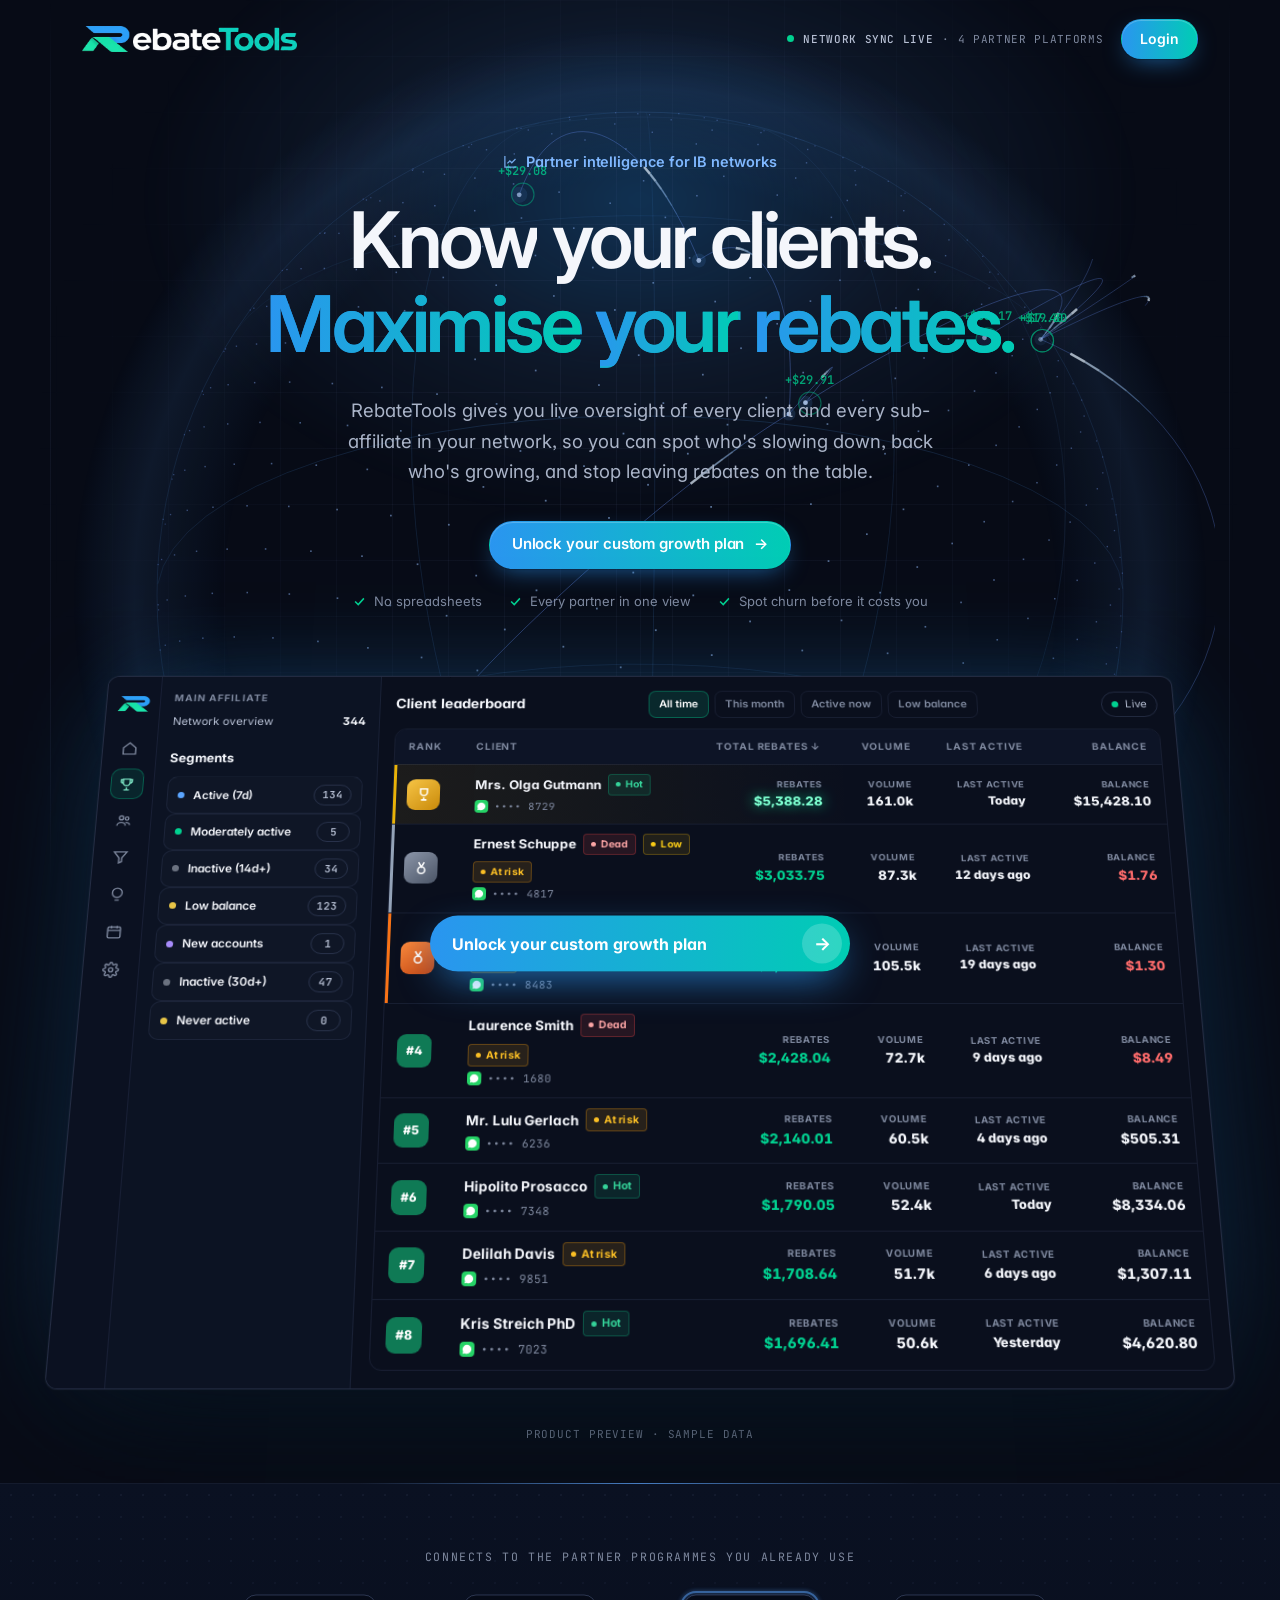
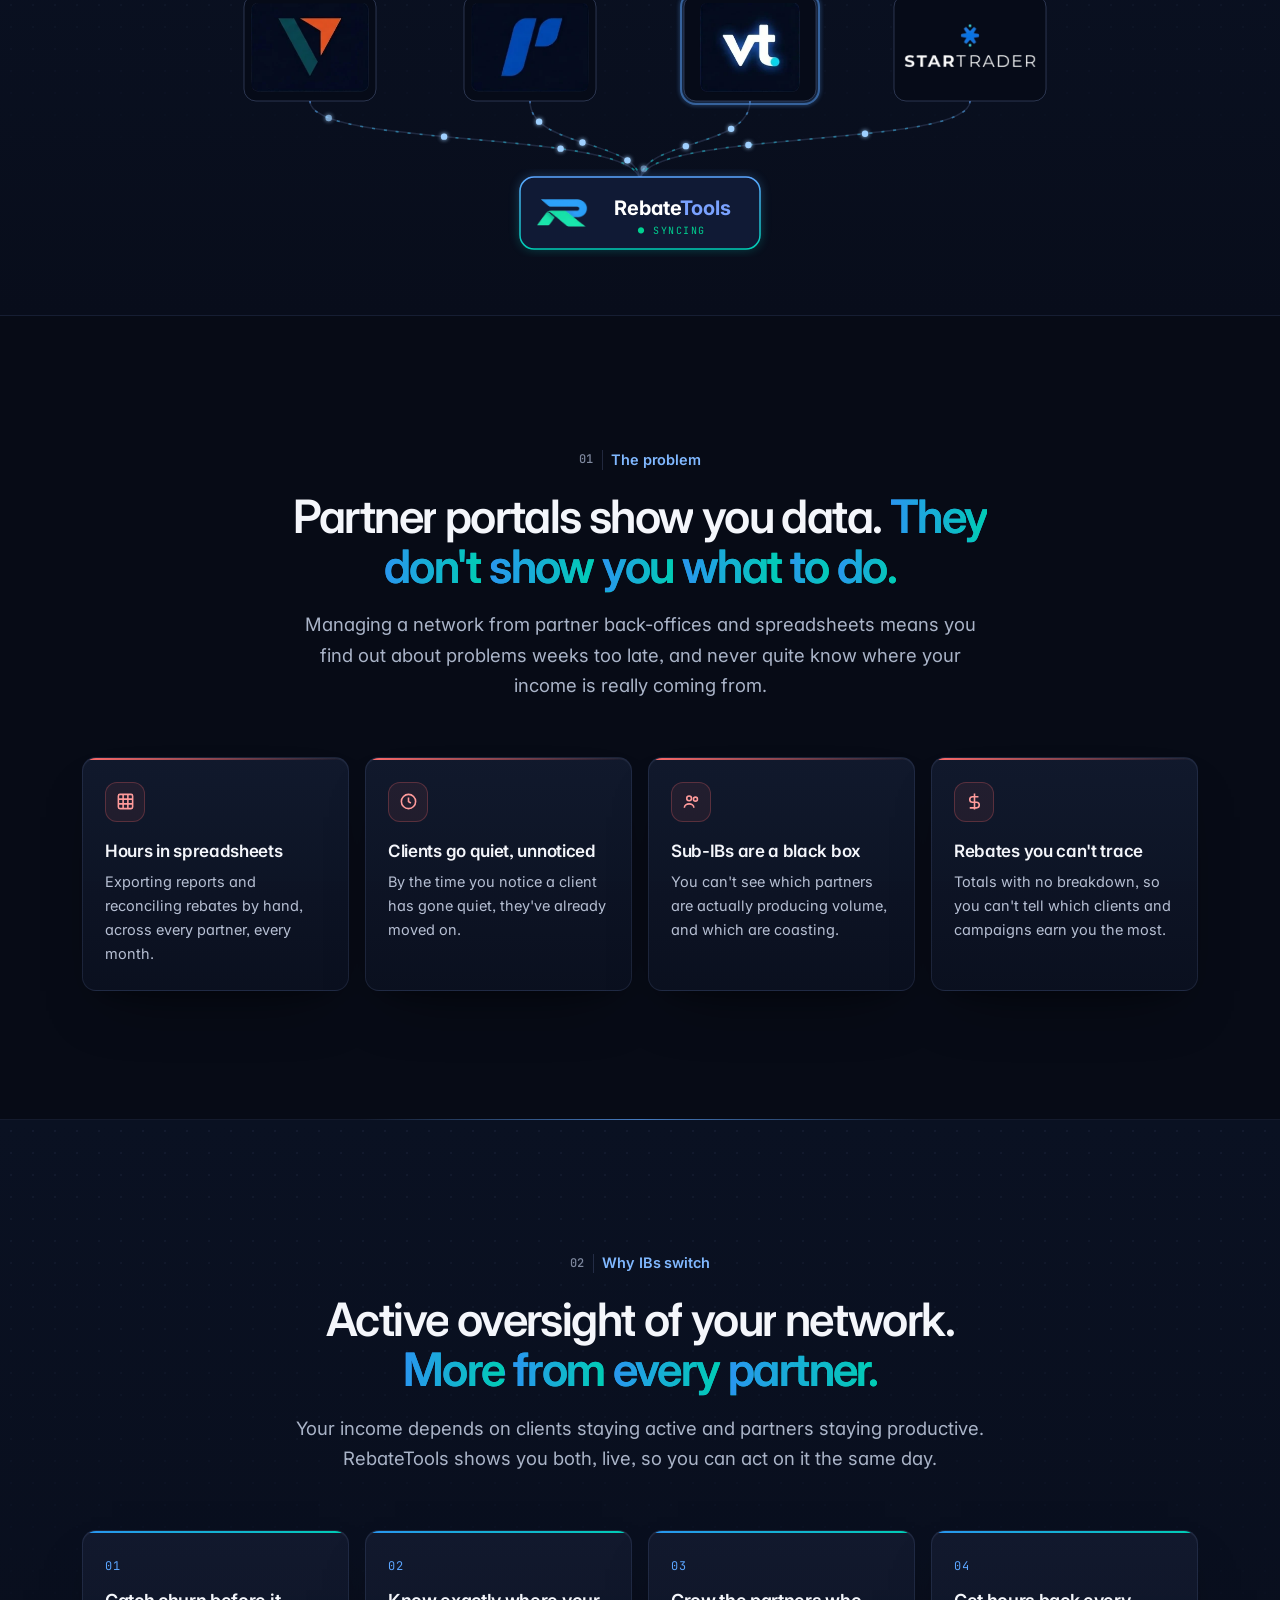
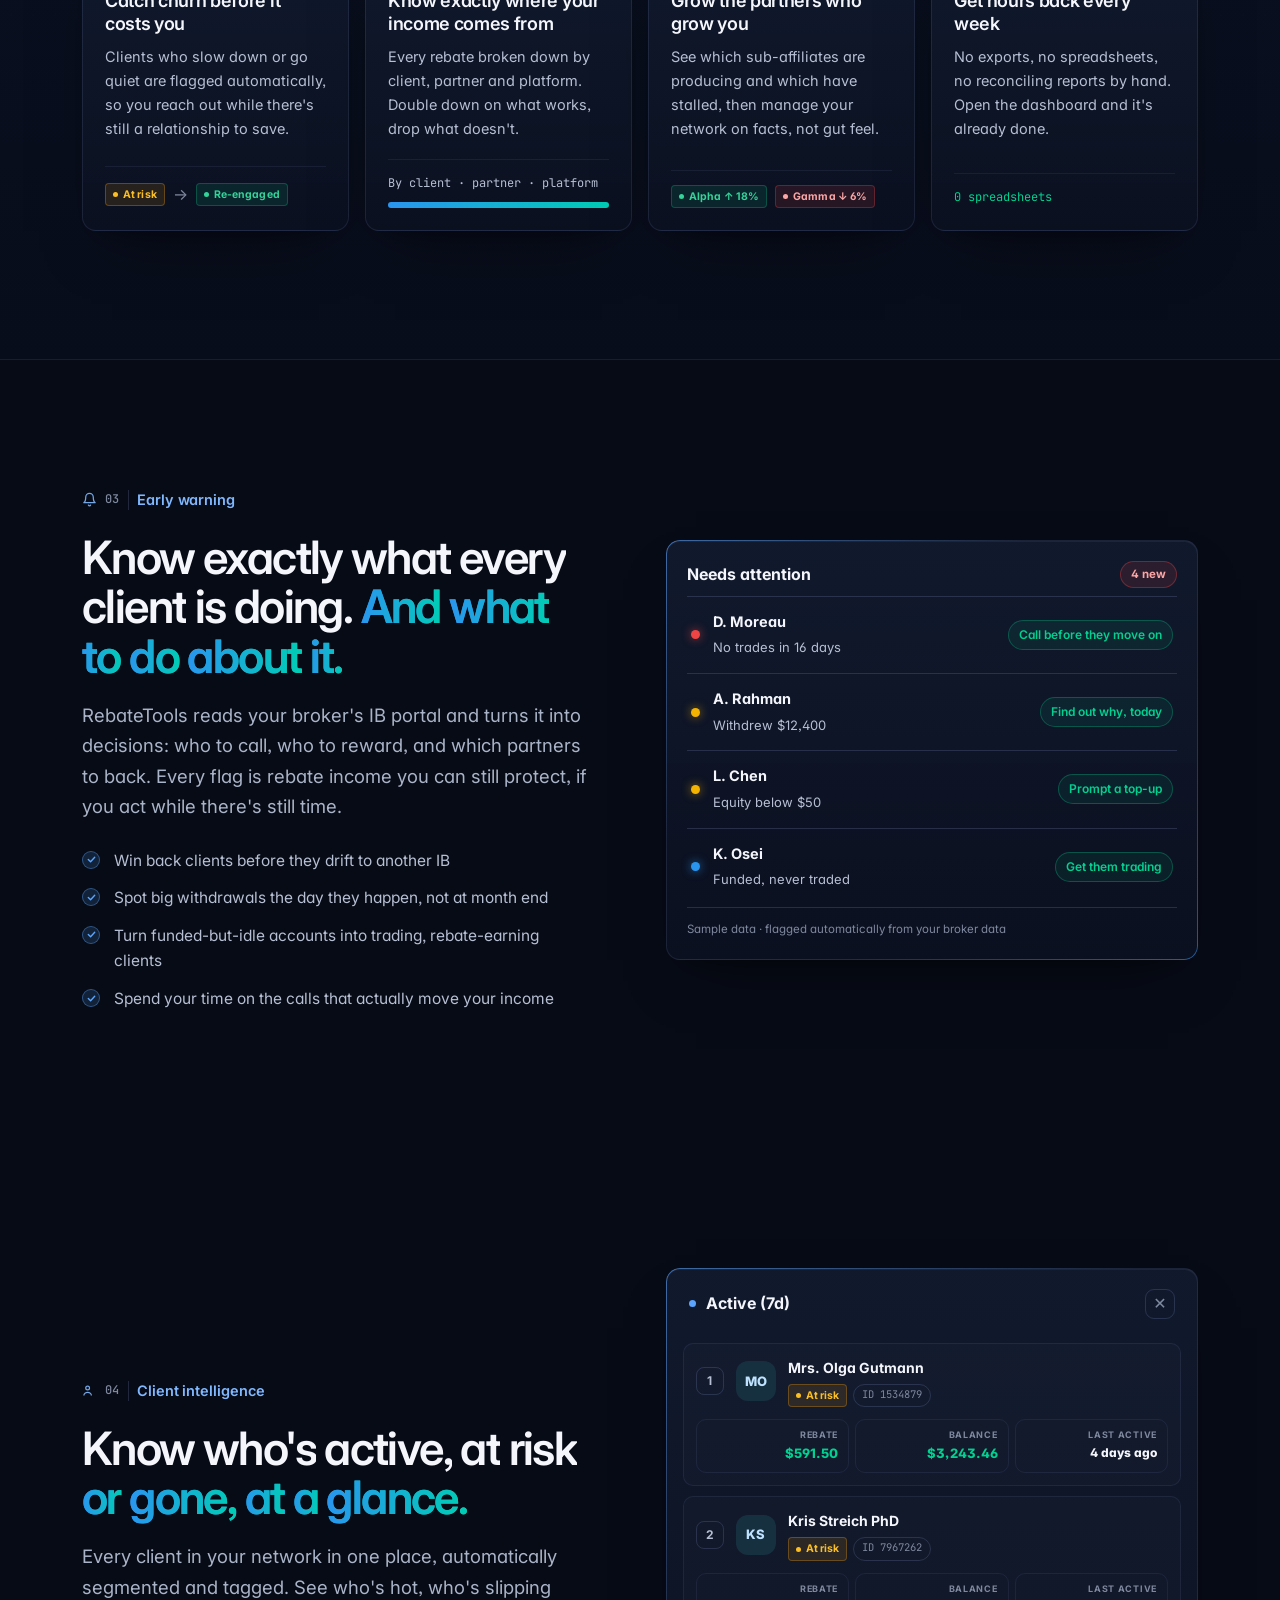
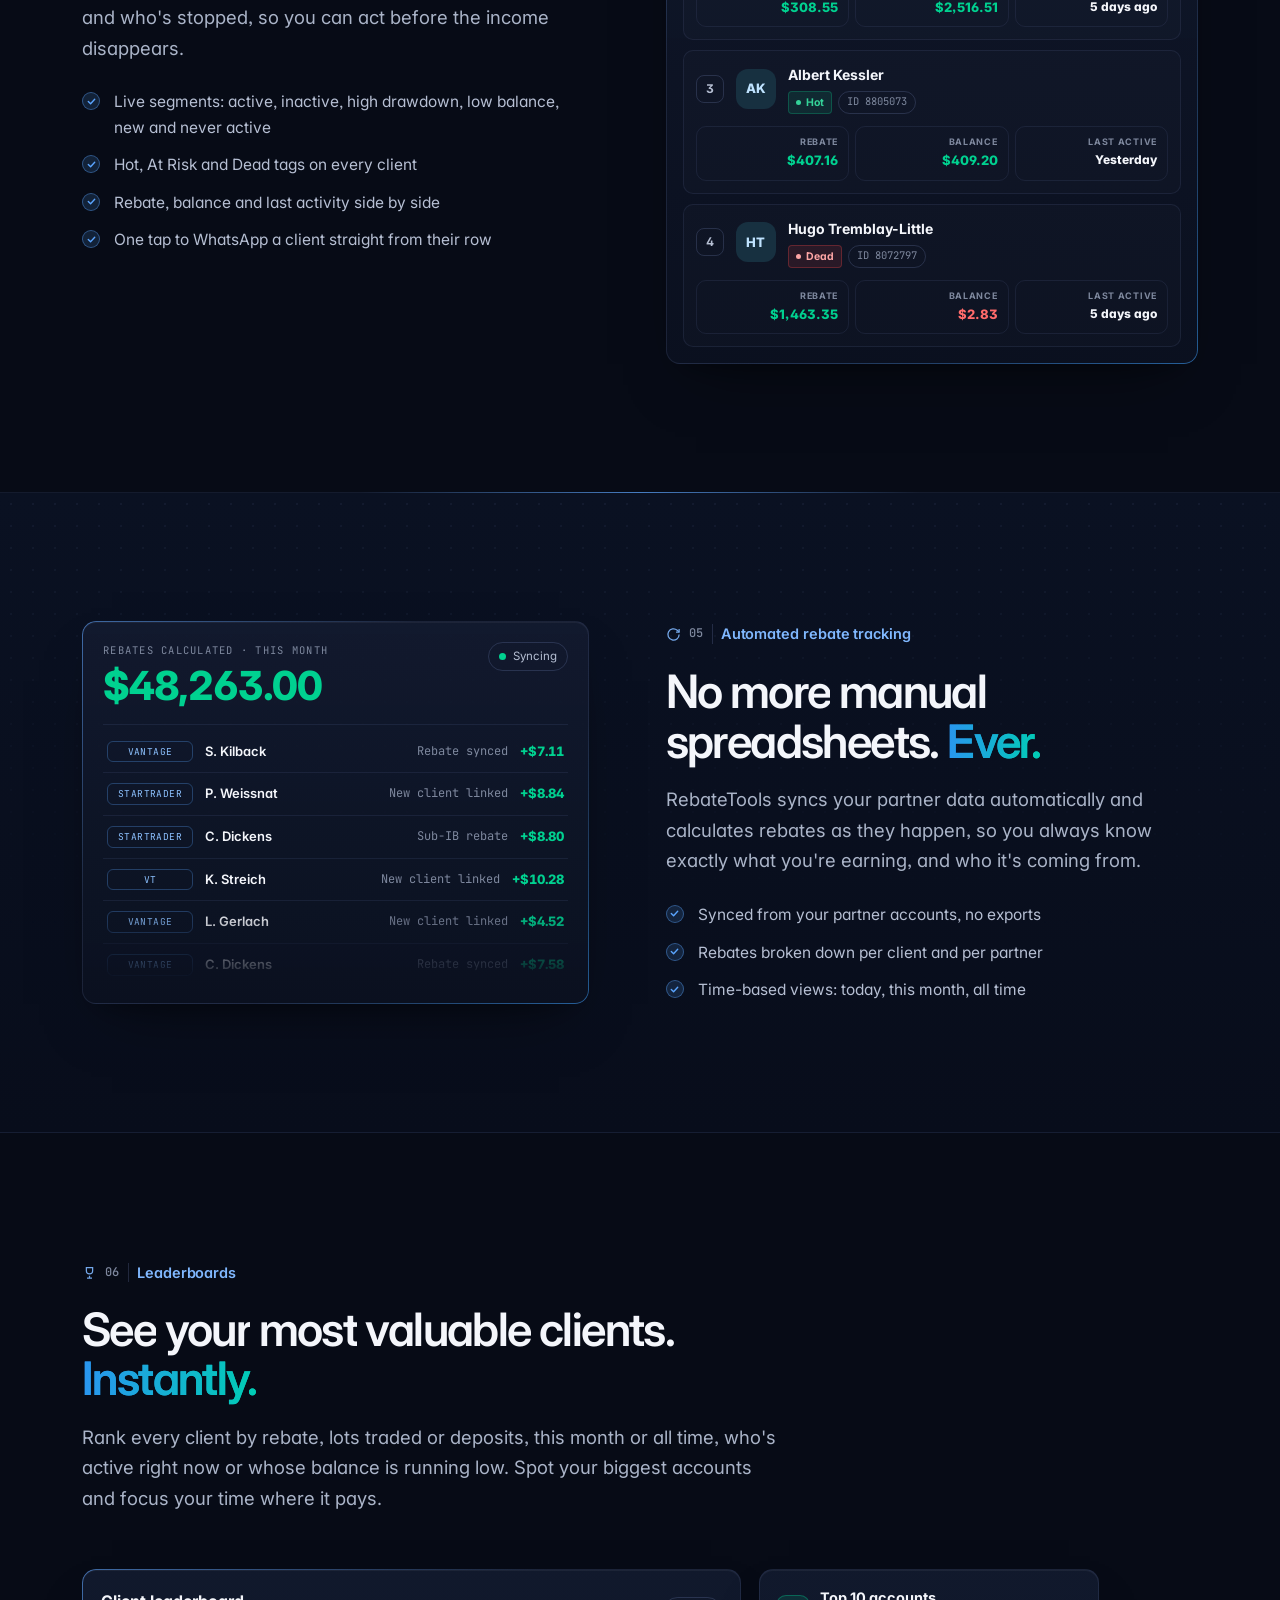
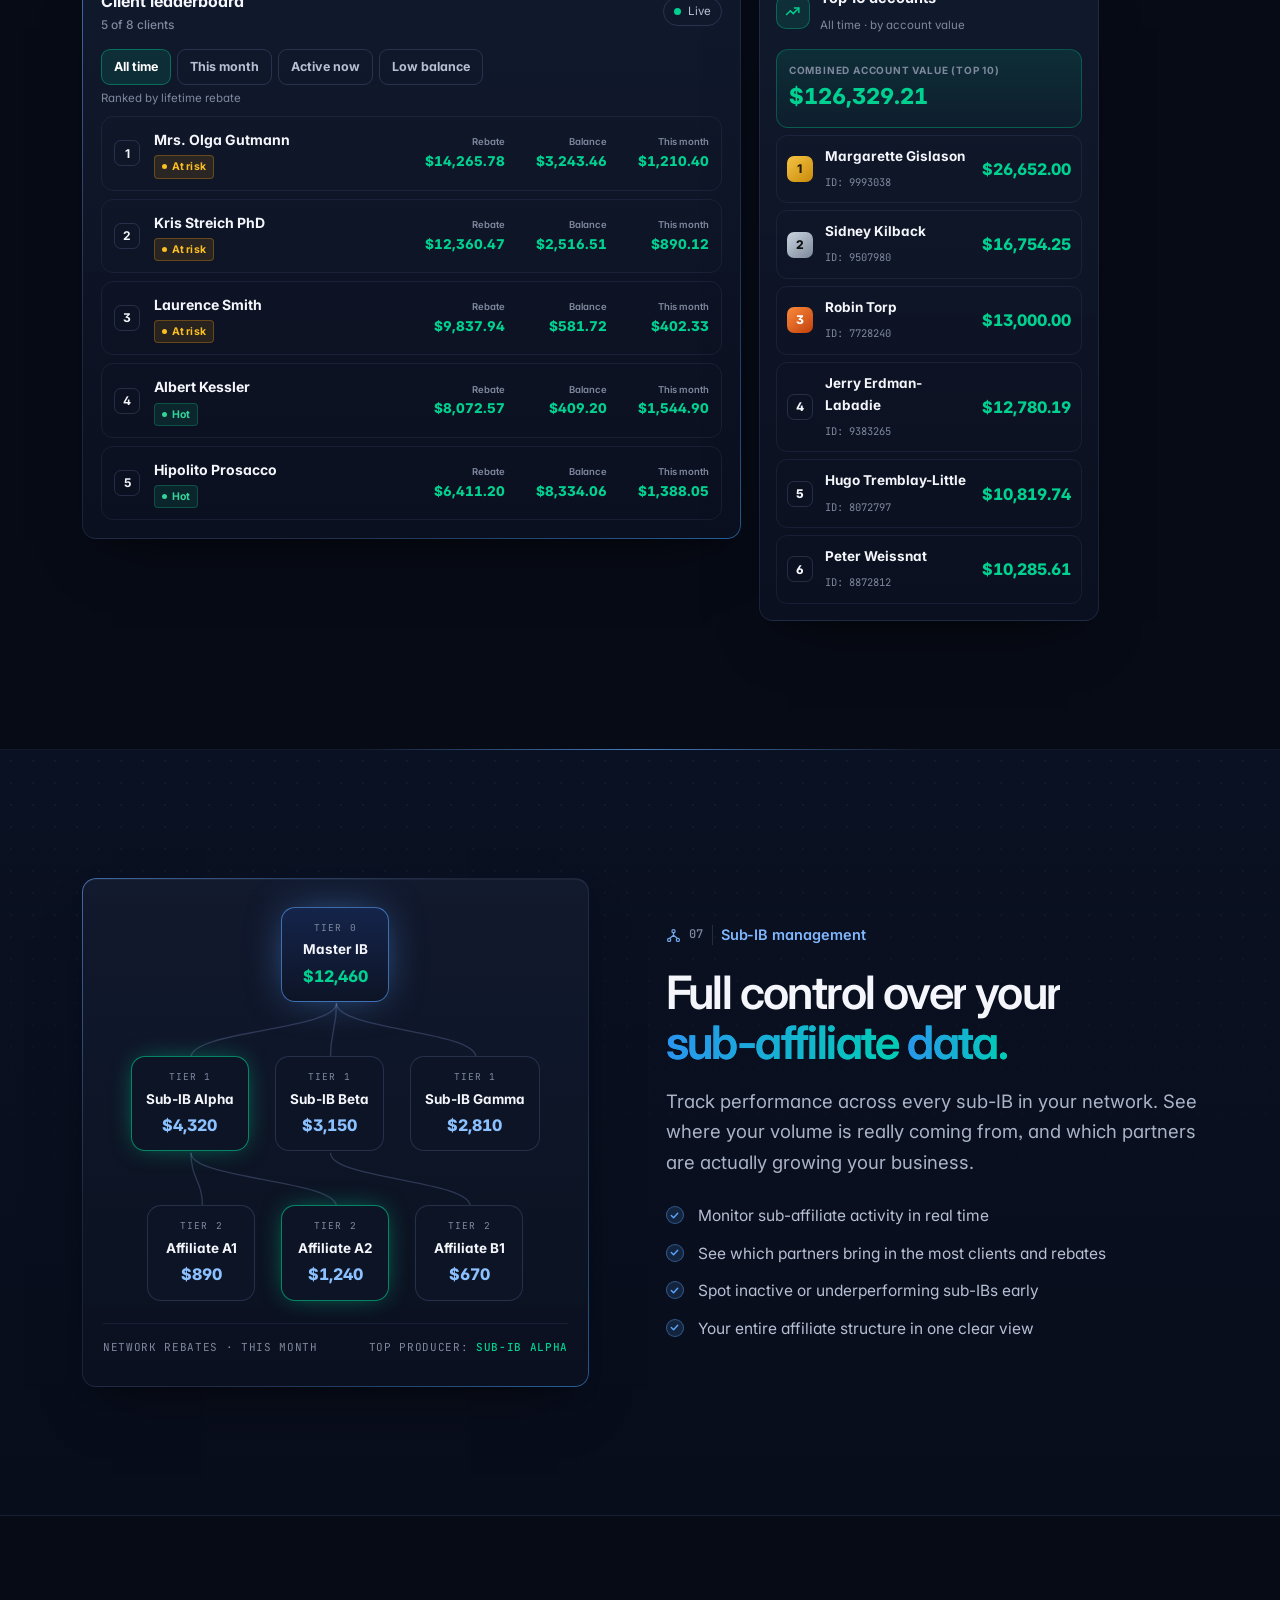
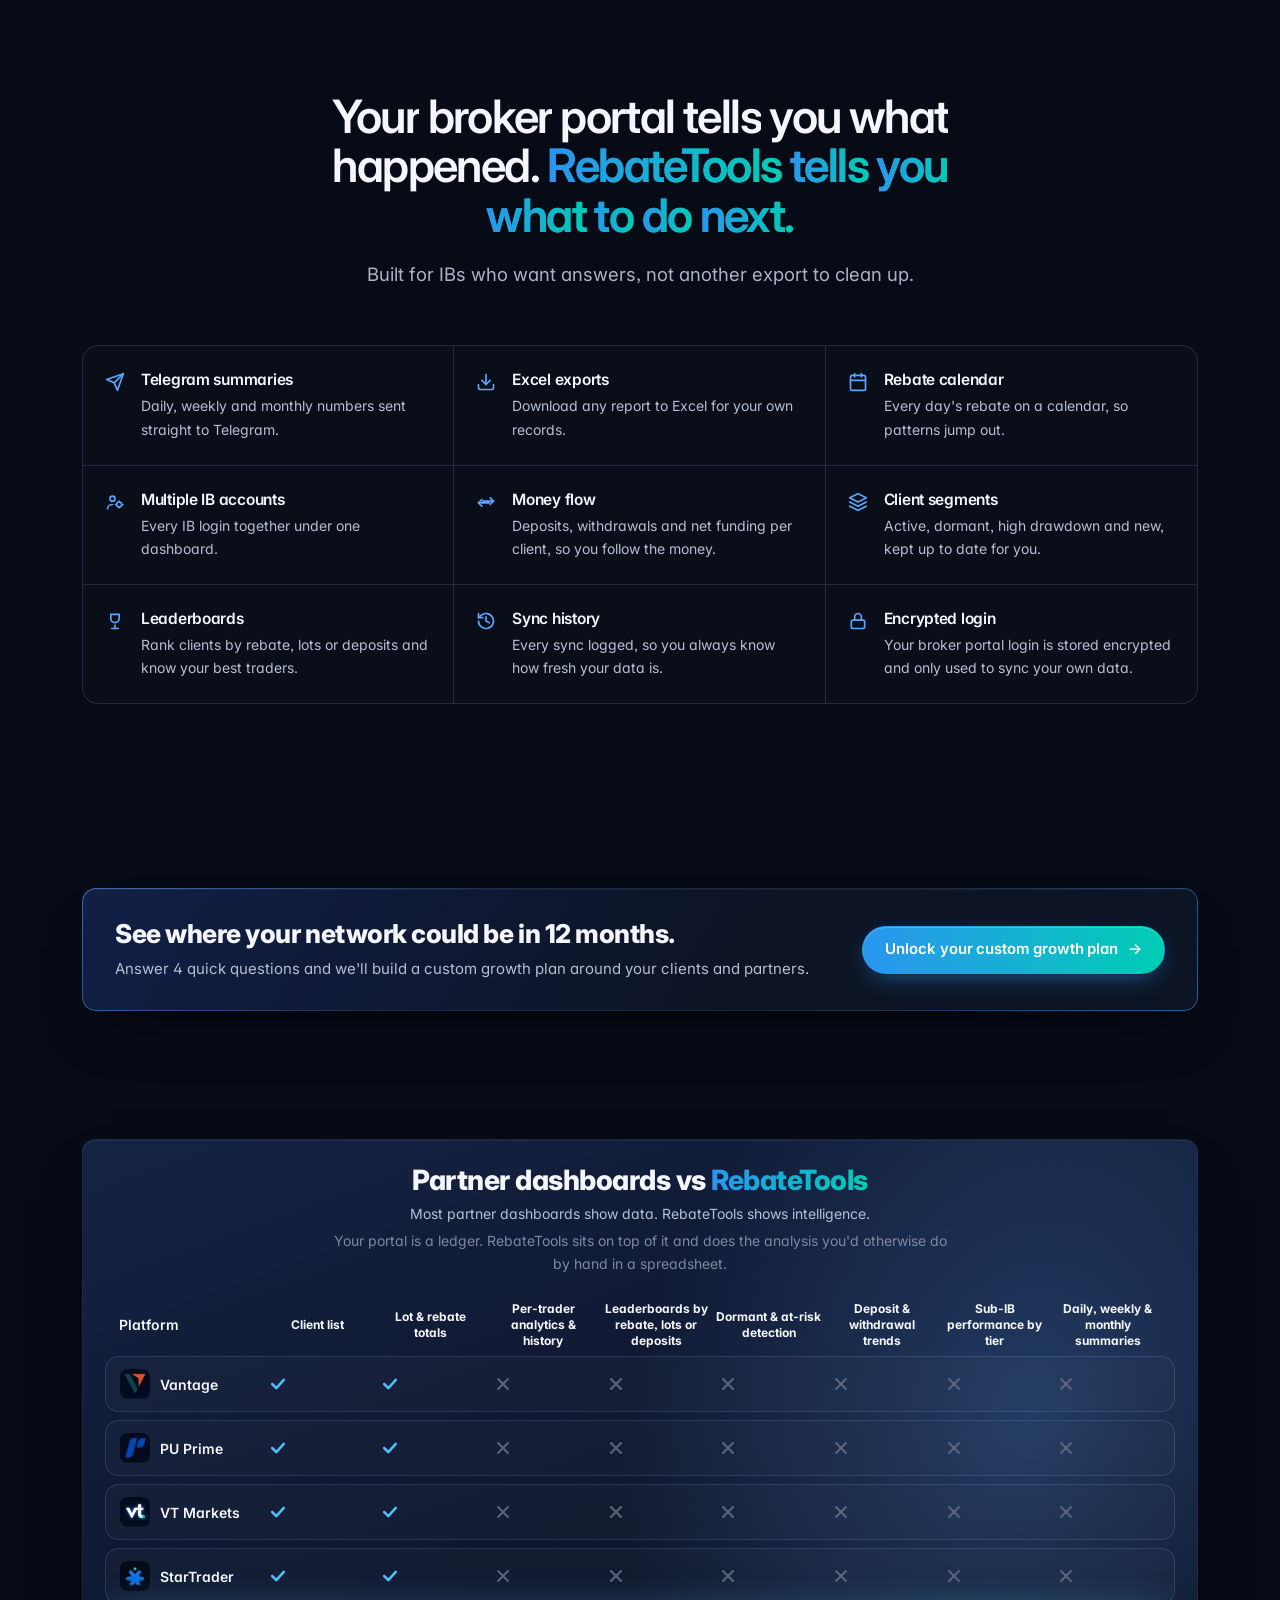
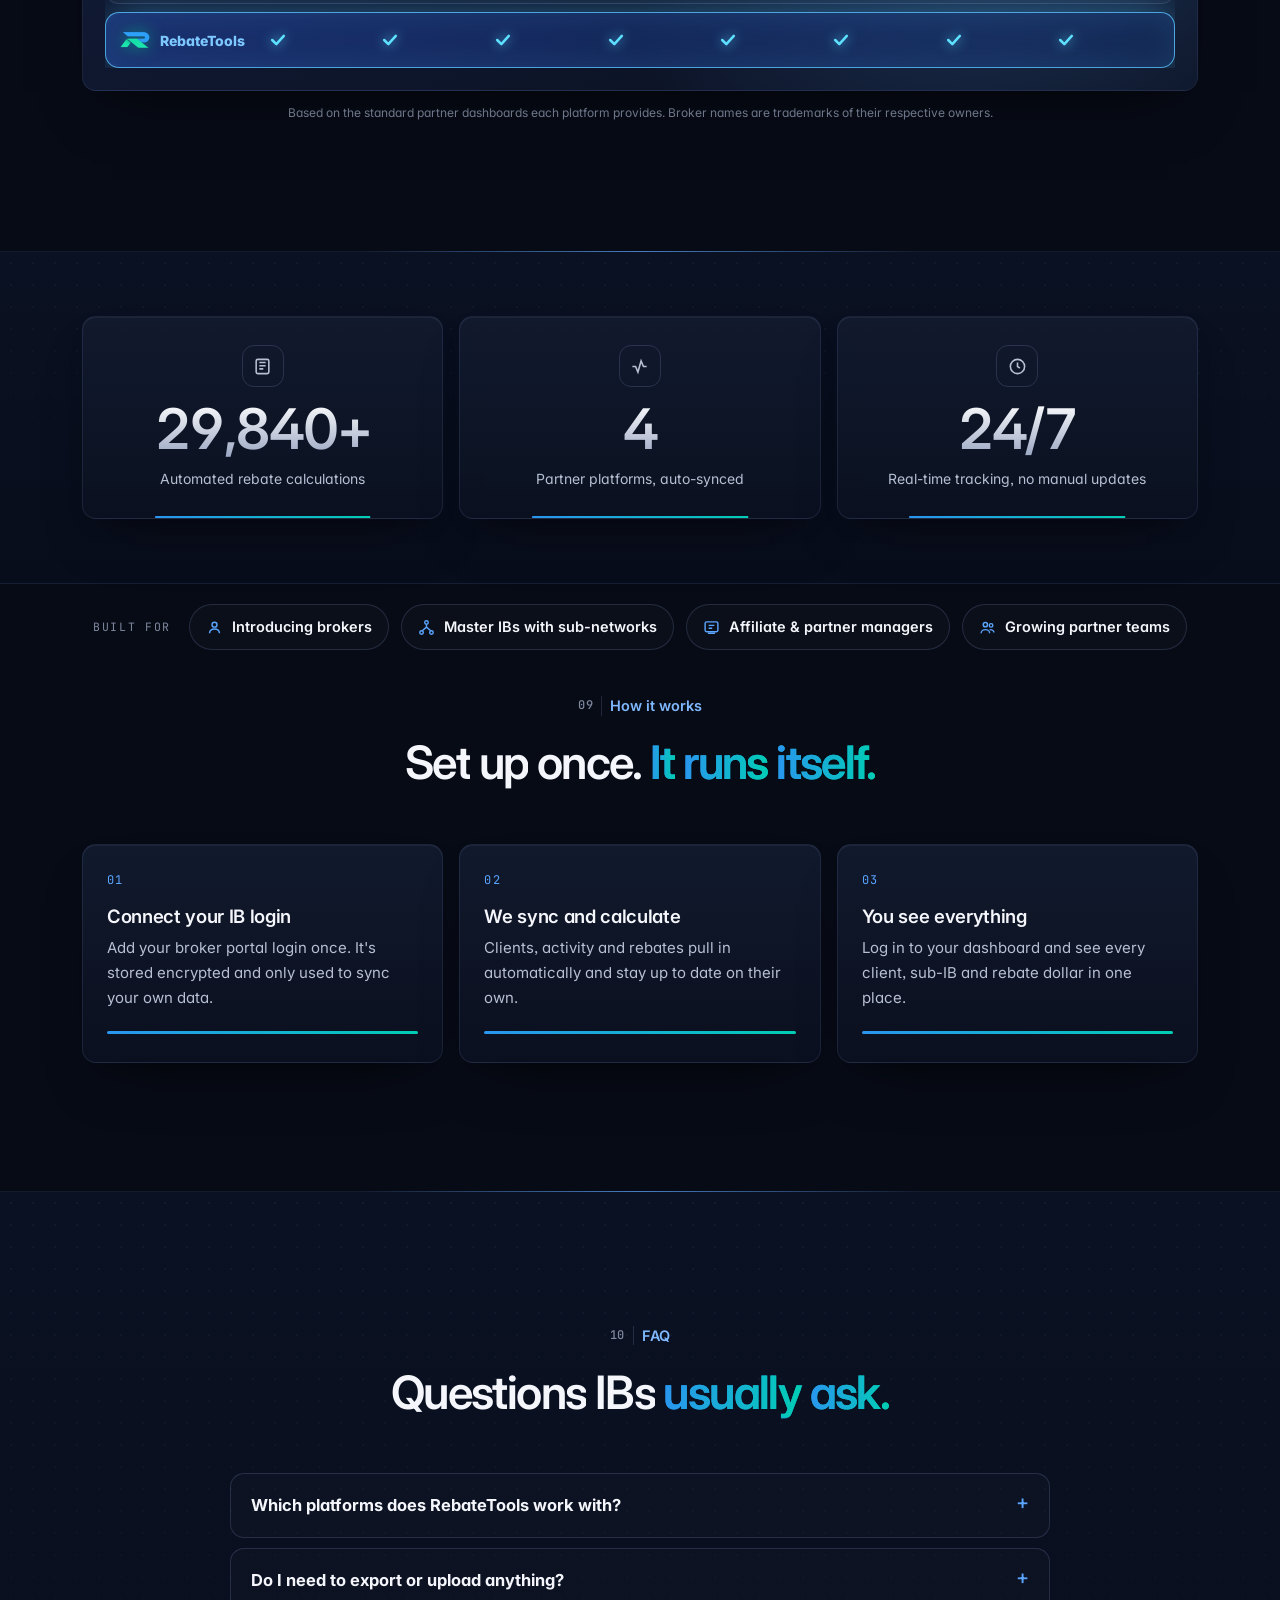
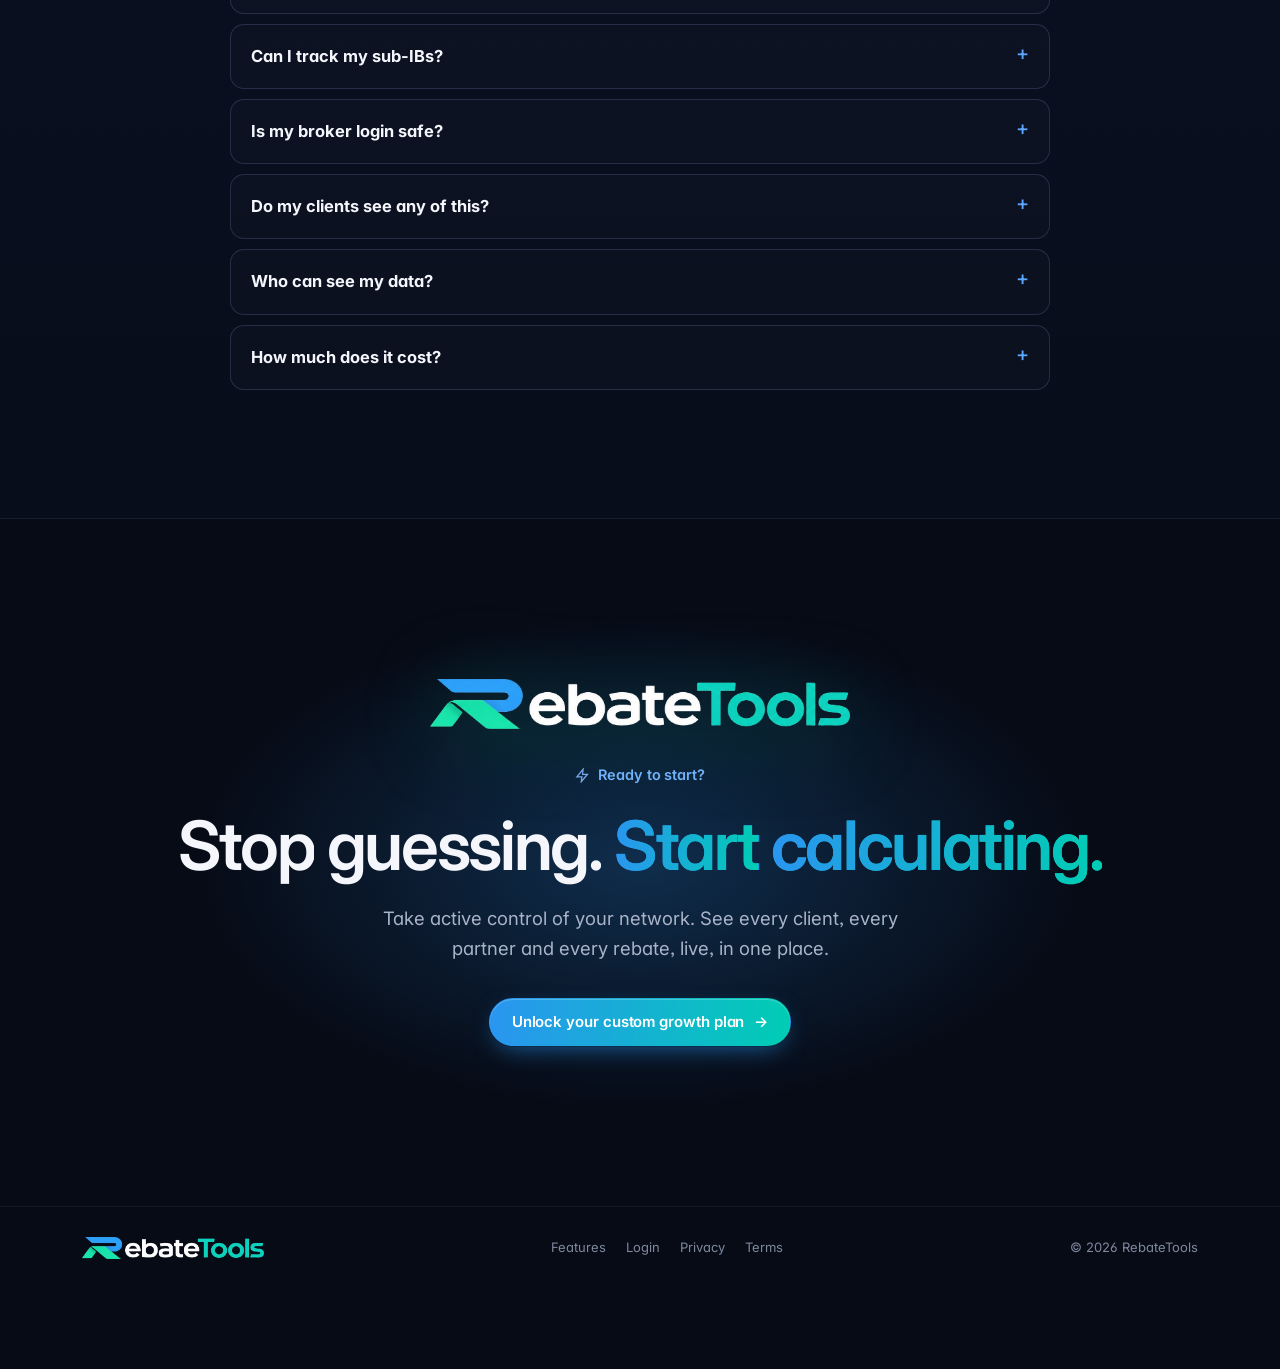
==== commit 2e8f562a: "Add early-warning alerts, feature grid, trust point, FAQs; update comparison table Co-Authored-By: C" ====
--- a/index.html
+++ b/index.html
@@ -346,8 +346,8 @@
 .cmp-h h3{font-size:clamp(20px,2.4vw,28px);font-weight:800}
 .cmp-h p{font-size:14px;margin-top:4px}
 .cmp-scroll{overflow-x:auto;-webkit-overflow-scrolling:touch;position:relative}
-.cmp-t{min-width:760px}
-.ct{display:grid;grid-template-columns:1.3fr repeat(7,1fr);align-items:center;gap:6px;padding:12px 14px;border:1px solid var(--line-2);border-radius:14px;background:rgba(255,255,255,.025);margin-top:8px}
+.cmp-t{min-width:900px}
+.ct{display:grid;grid-template-columns:1.3fr repeat(8,1fr);align-items:center;gap:6px;padding:12px 14px;border:1px solid var(--line-2);border-radius:14px;background:rgba(255,255,255,.025);margin-top:8px}
 .ct.hd{background:none;border:0;font-size:12px;font-weight:700;color:var(--fg);text-align:center;line-height:1.3;padding-top:0;padding-bottom:0}
 .ct.hd span:first-child{text-align:left}
 .ct span{text-align:center}
@@ -573,6 +573,32 @@
   .sticky{bottom:12px}
   .tree-cap{flex-direction:column;gap:4px}
 }
+
+/* needs-attention card */
+.attn{padding:20px}
+.attn-h{display:flex;justify-content:space-between;align-items:center;margin-bottom:8px}
+.attn-h b{font-size:16px}
+.attn-n{font-size:11.5px;font-weight:700;color:#fca5a5;background:rgba(239,68,68,.12);border:1px solid rgba(239,68,68,.35);border-radius:999px;padding:3px 10px}
+.attn-r{display:grid;grid-template-columns:10px 1fr auto;gap:12px;align-items:center;padding:13px 4px;border-top:1px solid var(--line-2)}
+.attn-r b{display:block;font-size:14.5px;color:var(--fg)}
+.attn-r small{font-size:13px;color:var(--fg-2)}
+.ad{width:9px;height:9px;border-radius:50%}
+.ad.red{background:#ef4444;box-shadow:0 0 10px rgba(239,68,68,.7)}.ad.amb{background:#f5b301;box-shadow:0 0 10px rgba(245,179,1,.6)}.ad.blu{background:#2a95f0;box-shadow:0 0 10px rgba(42,149,240,.7)}
+.attn-a{font-size:12px;font-weight:600;color:var(--green);border:1px solid rgba(0,209,144,.3);background:rgba(0,209,144,.08);border-radius:999px;padding:4px 10px;white-space:nowrap}
+.attn-f{font-size:11.5px;color:var(--fg-3);border-top:1px solid var(--line-2);padding-top:12px;margin-top:2px}
+.attn .attn-r{opacity:0;transform:translateX(14px);transition:opacity .5s,transform .5s}
+.attn.in .attn-r{opacity:1;transform:none}
+.attn.in .attn-r:nth-of-type(3){transition-delay:.12s}.attn.in .attn-r:nth-of-type(4){transition-delay:.24s}.attn.in .attn-r:nth-of-type(5){transition-delay:.36s}
+/* feature grid */
+.fgrid{display:grid;grid-template-columns:repeat(3,1fr);border:1px solid var(--line-2);border-radius:16px;overflow:hidden;background:rgba(255,255,255,.015)}
+.ft{display:grid;grid-template-columns:22px 1fr;gap:14px;padding:24px 22px;border-right:1px solid var(--line-2);border-bottom:1px solid var(--line-2)}
+.ft:nth-child(3n){border-right:0}.ft:nth-last-child(-n+3){border-bottom:0}
+.ft svg{width:20px;height:20px;color:var(--blue);margin-top:2px}
+.ft h3{font-size:15.5px;margin:0 0 4px}
+.ft p{font-size:14px;margin:0}
+.cmp-sub{max-width:620px;margin:8px auto 0;color:var(--fg-3)}
+@media (max-width:1000px){.fgrid{grid-template-columns:1fr 1fr}.ft{border-right:1px solid var(--line-2)!important;border-bottom:1px solid var(--line-2)!important}.ft:nth-child(2n){border-right:0!important}.ft:last-child{border-bottom:0!important}}
+@media (max-width:700px){.fgrid{grid-template-columns:1fr}.ft{border-right:0!important}.attn-r{grid-template-columns:10px 1fr}.attn-a{grid-column:2;justify-self:start}}
 @media (prefers-reduced-motion:reduce){
   .flow,.ct.us::after{animation:none!important}
   .w>i{transform:none!important;transition:none!important}
@@ -719,15 +745,40 @@
   </div>
 </section>
 
+<!-- ===================== EARLY WARNING / NEEDS ATTENTION ===================== -->
+<section class="block">
+  <div class="wrap split">
+    <div>
+      <div class="tag rv"><svg viewBox="0 0 24 24" fill="none" stroke="currentColor" stroke-width="2" stroke-linecap="round" stroke-linejoin="round"><path d="M6 8a6 6 0 0 1 12 0c0 7 3 9 3 9H3s3-2 3-9"/><path d="M10.3 21a1.94 1.94 0 0 0 3.4 0"/></svg><b>03</b>Early warning</div>
+      <h2 class="rv d1" style="margin-top:18px">Know exactly what every client is doing. <span class="grad">And what to do about it.</span></h2>
+      <p class="lede rv d2" style="margin-top:18px">RebateTools reads your broker's IB portal and turns it into decisions: who to call, who to reward, and which partners to back. Every flag is rebate income you can still protect, if you act while there's still time.</p>
+      <ul class="ticks rv d3">
+        <li>Win back clients before they drift to another IB</li>
+        <li>Spot big withdrawals the day they happen, not at month end</li>
+        <li>Turn funded-but-idle accounts into trading, rebate-earning clients</li>
+        <li>Spend your time on the calls that actually move your income</li>
+      </ul>
+    </div>
+    <div class="card glow attn rv d1">
+      <div class="attn-h"><b>Needs attention</b><span class="attn-n">4 new</span></div>
+      <div class="attn-r"><i class="ad red"></i><div><b>D. Moreau</b><small>No trades in 16 days</small></div><span class="attn-a">Call before they move on</span></div>
+      <div class="attn-r"><i class="ad amb"></i><div><b>A. Rahman</b><small>Withdrew $12,400</small></div><span class="attn-a">Find out why, today</span></div>
+      <div class="attn-r"><i class="ad amb"></i><div><b>L. Chen</b><small>Equity below $50</small></div><span class="attn-a">Prompt a top-up</span></div>
+      <div class="attn-r"><i class="ad blu"></i><div><b>K. Osei</b><small>Funded, never traded</small></div><span class="attn-a">Get them trading</span></div>
+      <div class="attn-f">Sample data · flagged automatically from your broker data</div>
+    </div>
+  </div>
+</section>
+
 <!-- ===================== F1 CLIENT INTELLIGENCE ===================== -->
 <section class="block">
   <div class="wrap split">
     <div>
-      <div class="tag rv"><svg viewBox="0 0 24 24" fill="none" stroke="currentColor" stroke-width="2"><circle cx="9" cy="8" r="3"/><path d="M3 20c0-3 3-5 6-5s6 2 6 5"/></svg><b>03</b>Client intelligence</div>
+      <div class="tag rv"><svg viewBox="0 0 24 24" fill="none" stroke="currentColor" stroke-width="2"><circle cx="9" cy="8" r="3"/><path d="M3 20c0-3 3-5 6-5s6 2 6 5"/></svg><b>04</b>Client intelligence</div>
       <h2 class="rv d1" style="margin-top:18px">Know who's active, at risk <span class="grad">or gone, at a glance.</span></h2>
       <p class="lede rv d2" style="margin-top:18px">Every client in your network in one place, automatically segmented and tagged. See who's hot, who's slipping and who's stopped, so you can act before the income disappears.</p>
       <ul class="ticks rv d3">
-        <li>Live segments: active, inactive, low balance, new and never active</li>
+        <li>Live segments: active, inactive, high drawdown, low balance, new and never active</li>
         <li>Hot, At Risk and Dead tags on every client</li>
         <li>Rebate, balance and last activity side by side</li>
         <li>One tap to WhatsApp a client straight from their row</li>
@@ -743,7 +794,7 @@
 <section class="block band">
   <div class="wrap split flip">
     <div>
-      <div class="tag rv"><svg viewBox="0 0 24 24" fill="none" stroke="currentColor" stroke-width="2"><path d="M21 12a9 9 0 1 1-3-6.7L21 8"/><path d="M21 3v5h-5"/></svg><b>04</b>Automated rebate tracking</div>
+      <div class="tag rv"><svg viewBox="0 0 24 24" fill="none" stroke="currentColor" stroke-width="2"><path d="M21 12a9 9 0 1 1-3-6.7L21 8"/><path d="M21 3v5h-5"/></svg><b>05</b>Automated rebate tracking</div>
       <h2 class="rv d1" style="margin-top:18px">No more manual spreadsheets. <span class="grad">Ever.</span></h2>
       <p class="lede rv d2" style="margin-top:18px">RebateTools syncs your partner data automatically and calculates rebates as they happen, so you always know exactly what you're earning, and who it's coming from.</p>
       <ul class="ticks rv d3">
@@ -766,9 +817,9 @@
 <section class="block">
   <div class="wrap">
     <div class="sec-head">
-      <div class="tag rv"><svg viewBox="0 0 24 24" fill="none" stroke="currentColor" stroke-width="2"><path d="M8 21h8M12 17v4M7 4h10v5a5 5 0 0 1-10 0z"/></svg><b>05</b>Leaderboards</div>
+      <div class="tag rv"><svg viewBox="0 0 24 24" fill="none" stroke="currentColor" stroke-width="2"><path d="M8 21h8M12 17v4M7 4h10v5a5 5 0 0 1-10 0z"/></svg><b>06</b>Leaderboards</div>
       <h2 class="rv d1">See your most valuable clients. <span class="grad">Instantly.</span></h2>
-      <p class="lede rv d2">Rank every client by lifetime rebate, this month, who's active right now or whose balance is running low. Spot your biggest accounts and focus your time where it pays.</p>
+      <p class="lede rv d2">Rank every client by rebate, lots traded or deposits, this month or all time, who's active right now or whose balance is running low. Spot your biggest accounts and focus your time where it pays.</p>
     </div>
     <div class="lb-pair">
       <div class="card glow lb rv" id="lb">
@@ -810,7 +861,7 @@
       <div class="tree-cap"><span>Network rebates · this month</span><span>Top producer: <b id="topProd">Sub-IB Alpha</b></span></div>
     </div>
     <div>
-      <div class="tag rv"><svg viewBox="0 0 24 24" fill="none" stroke="currentColor" stroke-width="2"><circle cx="12" cy="5" r="2.5"/><circle cx="5" cy="19" r="2.5"/><circle cx="19" cy="19" r="2.5"/><path d="M12 7.5v4M12 11.5l-6 5M12 11.5l6 5"/></svg><b>06</b>Sub-IB management</div>
+      <div class="tag rv"><svg viewBox="0 0 24 24" fill="none" stroke="currentColor" stroke-width="2"><circle cx="12" cy="5" r="2.5"/><circle cx="5" cy="19" r="2.5"/><circle cx="19" cy="19" r="2.5"/><path d="M12 7.5v4M12 11.5l-6 5M12 11.5l6 5"/></svg><b>07</b>Sub-IB management</div>
       <h2 class="rv d1" style="margin-top:18px">Full control over your <span class="grad">sub-affiliate data.</span></h2>
       <p class="lede rv d2" style="margin-top:18px">Track performance across every sub-IB in your network. See where your volume is really coming from, and which partners are actually growing your business.</p>
       <ul class="ticks rv d3">
@@ -823,6 +874,18 @@
   </div>
 </section>
 
+<!-- ===================== EVERYTHING INCLUDED ===================== -->
+<section class="block">
+  <div class="wrap">
+    <div class="sec-head center">
+      <div class="tag rv"><b>08</b>Everything included</div>
+      <h2 class="rv d1">Your broker portal tells you what happened. <span class="grad">RebateTools tells you what to do next.</span></h2>
+      <p class="lede rv d2">Built for IBs who want answers, not another export to clean up.</p>
+    </div>
+    <div class="fgrid rv"><div class="ft"><svg viewBox="0 0 24 24" fill="none" stroke="currentColor" stroke-width="2" stroke-linecap="round" stroke-linejoin="round"><path d="M22 2 11 13"/><path d="M22 2 15 22l-4-9-9-4z"/></svg><div><h3>Telegram summaries</h3><p>Daily, weekly and monthly numbers sent straight to Telegram.</p></div></div><div class="ft"><svg viewBox="0 0 24 24" fill="none" stroke="currentColor" stroke-width="2" stroke-linecap="round" stroke-linejoin="round"><path d="M21 15v4a2 2 0 0 1-2 2H5a2 2 0 0 1-2-2v-4"/><path d="M7 10l5 5 5-5"/><path d="M12 15V3"/></svg><div><h3>Excel exports</h3><p>Download any report to Excel for your own records.</p></div></div><div class="ft"><svg viewBox="0 0 24 24" fill="none" stroke="currentColor" stroke-width="2" stroke-linecap="round" stroke-linejoin="round"><rect x="3" y="4" width="18" height="18" rx="2"/><path d="M16 2v4M8 2v4M3 10h18"/></svg><div><h3>Rebate calendar</h3><p>Every day's rebate on a calendar, so patterns jump out.</p></div></div><div class="ft"><svg viewBox="0 0 24 24" fill="none" stroke="currentColor" stroke-width="2" stroke-linecap="round" stroke-linejoin="round"><circle cx="9" cy="8" r="3"/><path d="M3 20c0-3 3-5 6-5"/><circle cx="17" cy="15" r="3"/><path d="M17 11v1M17 18v1M13.5 15h-1M21.5 15h-1"/></svg><div><h3>Multiple IB accounts</h3><p>Every IB login together under one dashboard.</p></div></div><div class="ft"><svg viewBox="0 0 24 24" fill="none" stroke="currentColor" stroke-width="2" stroke-linecap="round" stroke-linejoin="round"><path d="M7 17 3 13l4-4"/><path d="M3 13h13"/><path d="M17 7l4 4-4 4"/><path d="M21 11H8"/></svg><div><h3>Money flow</h3><p>Deposits, withdrawals and net funding per client, so you follow the money.</p></div></div><div class="ft"><svg viewBox="0 0 24 24" fill="none" stroke="currentColor" stroke-width="2" stroke-linecap="round" stroke-linejoin="round"><path d="M12 2 2 7l10 5 10-5z"/><path d="m2 17 10 5 10-5"/><path d="m2 12 10 5 10-5"/></svg><div><h3>Client segments</h3><p>Active, dormant, high drawdown and new, kept up to date for you.</p></div></div><div class="ft"><svg viewBox="0 0 24 24" fill="none" stroke="currentColor" stroke-width="2" stroke-linecap="round" stroke-linejoin="round"><path d="M8 21h8M12 17v4M7 4h10v5a5 5 0 0 1-10 0z"/></svg><div><h3>Leaderboards</h3><p>Rank clients by rebate, lots or deposits and know your best traders.</p></div></div><div class="ft"><svg viewBox="0 0 24 24" fill="none" stroke="currentColor" stroke-width="2" stroke-linecap="round" stroke-linejoin="round"><path d="M3 12a9 9 0 1 0 3-6.7L3 8"/><path d="M3 3v5h5"/><path d="M12 7v5l4 2"/></svg><div><h3>Sync history</h3><p>Every sync logged, so you always know how fresh your data is.</p></div></div><div class="ft"><svg viewBox="0 0 24 24" fill="none" stroke="currentColor" stroke-width="2" stroke-linecap="round" stroke-linejoin="round"><rect x="4" y="11" width="16" height="10" rx="2"/><path d="M8 11V7a4 4 0 0 1 8 0v4"/></svg><div><h3>Encrypted login</h3><p>Your broker portal login is stored encrypted and only used to sync your own data.</p></div></div></div>
+  </div>
+</section>
+
 <!-- ===================== MID CTA ===================== -->
 <section style="padding:56px 0 0">
   <div class="wrap">
@@ -837,7 +900,7 @@
 <section class="block">
   <div class="wrap">
     <div class="card cmp rv" id="cmp">
-      <div class="cmp-h"><h3>Partner dashboards vs <span class="grad">RebateTools</span></h3><p>Most partner dashboards show data. RebateTools shows intelligence.</p></div>
+      <div class="cmp-h"><h3>Partner dashboards vs <span class="grad">RebateTools</span></h3><p>Most partner dashboards show data. RebateTools shows intelligence.</p><p class="cmp-sub">Your portal is a ledger. RebateTools sits on top of it and does the analysis you'd otherwise do by hand in a spreadsheet.</p></div>
       <div class="cmp-scroll"><div class="cmp-t" id="cmpT"></div></div>
     </div>
     <p class="rv" style="font-size:12px;color:var(--fg-3);margin-top:12px;text-align:center">Based on the standard partner dashboards each platform provides. Broker names are trademarks of their respective owners.</p>
@@ -870,11 +933,11 @@
 <section class="block" style="padding-top:20px">
   <div class="wrap">
     <div class="sec-head center">
-      <div class="tag rv"><b>07</b>How it works</div>
+      <div class="tag rv"><b>09</b>How it works</div>
       <h2 class="rv d1">Set up once. <span class="grad">It runs itself.</span></h2>
     </div>
     <div class="steps3">
-      <div class="card step rv"><div class="no">01</div><h3>Connect your accounts</h3><p>Message us and we'll link RebateTools to the partner accounts you already use.</p><div class="bar"><i></i></div></div>
+      <div class="card step rv"><div class="no">01</div><h3>Connect your IB login</h3><p>Add your broker portal login once. It's stored encrypted and only used to sync your own data.</p><div class="bar"><i></i></div></div>
       <div class="card step rv d1"><div class="no">02</div><h3>We sync and calculate</h3><p>Clients, activity and rebates pull in automatically and stay up to date on their own.</p><div class="bar"><i></i></div></div>
       <div class="card step rv d2"><div class="no">03</div><h3>You see everything</h3><p>Log in to your dashboard and see every client, sub-IB and rebate dollar in one place.</p><div class="bar"><i></i></div></div>
     </div>
@@ -885,13 +948,15 @@
 <section class="block band">
   <div class="wrap">
     <div class="sec-head center">
-      <div class="tag rv"><b>08</b>FAQ</div>
+      <div class="tag rv"><b>10</b>FAQ</div>
       <h2 class="rv d1">Questions IBs <span class="grad">usually ask.</span></h2>
     </div>
     <div class="faq rv">
       <details><summary>Which platforms does RebateTools work with?<span class="pm">+</span></summary><div class="ans">RebateTools currently syncs with Vantage, PU Prime, VT Markets and StarTrader partner accounts. Working with a different platform? Message us and ask, as more integrations are on the way.</div></details>
       <details><summary>Do I need to export or upload anything?<span class="pm">+</span></summary><div class="ans">No. Once your partner accounts are connected, your clients, activity and rebates sync automatically. No spreadsheets, no manual uploads.</div></details>
       <details><summary>Can I track my sub-IBs?<span class="pm">+</span></summary><div class="ans">Yes. You can see every sub-affiliate in your network, the clients and rebates they generate, and which ones are growing or going quiet.</div></details>
+      <details><summary>Is my broker login safe?<span class="pm">+</span></summary><div class="ans">Yes. You add your broker portal login once, it's stored encrypted, and it's only ever used to sync your own data into your dashboard.</div></details>
+      <details><summary>Do my clients see any of this?<span class="pm">+</span></summary><div class="ans">No. RebateTools is private to you and anyone you choose to give access to. Your clients never see your dashboard, your alerts or your rebate data.</div></details>
       <details><summary>Who can see my data?<span class="pm">+</span></summary><div class="ans">Your dashboard sits behind a secure login and only you, plus anyone you choose to give access, can see your network's data.</div></details>
       <!-- EDIT: add pricing if you want it on the page -->
       <details><summary>How much does it cost?<span class="pm">+</span></summary><div class="ans">Pricing depends on the size of your network. Message us on WhatsApp and we'll walk you through the options.</div></details>
@@ -1153,10 +1218,10 @@
 io.observe(tree);
 
 /* ---- Comparison table ---- */
-const COLS=['Basic client list','Volume tracking','Client analytics','Leaderboards','Dormant account detection','Sub-affiliate insights','Network intelligence'];
+const COLS=['Client list','Lot &amp; rebate totals','Per-trader analytics &amp; history','Leaderboards by rebate, lots or deposits','Dormant &amp; at-risk detection','Deposit &amp; withdrawal trends','Sub-IB performance by tier','Daily, weekly &amp; monthly summaries'];
 const CK='<span class="ck"><svg viewBox="0 0 24 24" fill="none" stroke="currentColor" stroke-width="3" stroke-linecap="round" stroke-linejoin="round"><path d="M5 12l5 5 9-10"/></svg></span>';
 const XX='<span class="xx"><svg viewBox="0 0 24 24" fill="none" stroke="currentColor" stroke-width="2.4" stroke-linecap="round"><path d="M6 6l12 12M18 6L6 18"/></svg></span>';
-const ROWS=[['Vantage',2,'vantage.webp'],['PU Prime',2,'puprime.webp'],['VT Markets',2,'vtmarkets.webp'],['StarTrader',2,'startrader-icon.webp'],['RebateTools',7,'rt-mark.webp']];
+const ROWS=[['Vantage',2,'vantage.webp'],['PU Prime',2,'puprime.webp'],['VT Markets',2,'vtmarkets.webp'],['StarTrader',2,'startrader-icon.webp'],['RebateTools',8,'rt-mark.webp']];
 const cmpT=$('#cmpT');let k=0;
 cmpT.innerHTML=`<div class="ct hd"><span>Platform</span>${COLS.map(c=>`<span>${c}</span>`).join('')}</div>`+ROWS.map((r,i)=>`<div class="ct${i===4?' us':''}"><span class="pf"><img src="assets/${r[2]}" alt="">${r[0]}</span>${COLS.map((_,j)=>{const h=j<r[1]?CK:XX;return h.replace('class="','style="transition-delay:'+(.2+(k++)*.025)+'s" class="')}).join('')}</div>`).join('');
 io.observe($('#cmp'));
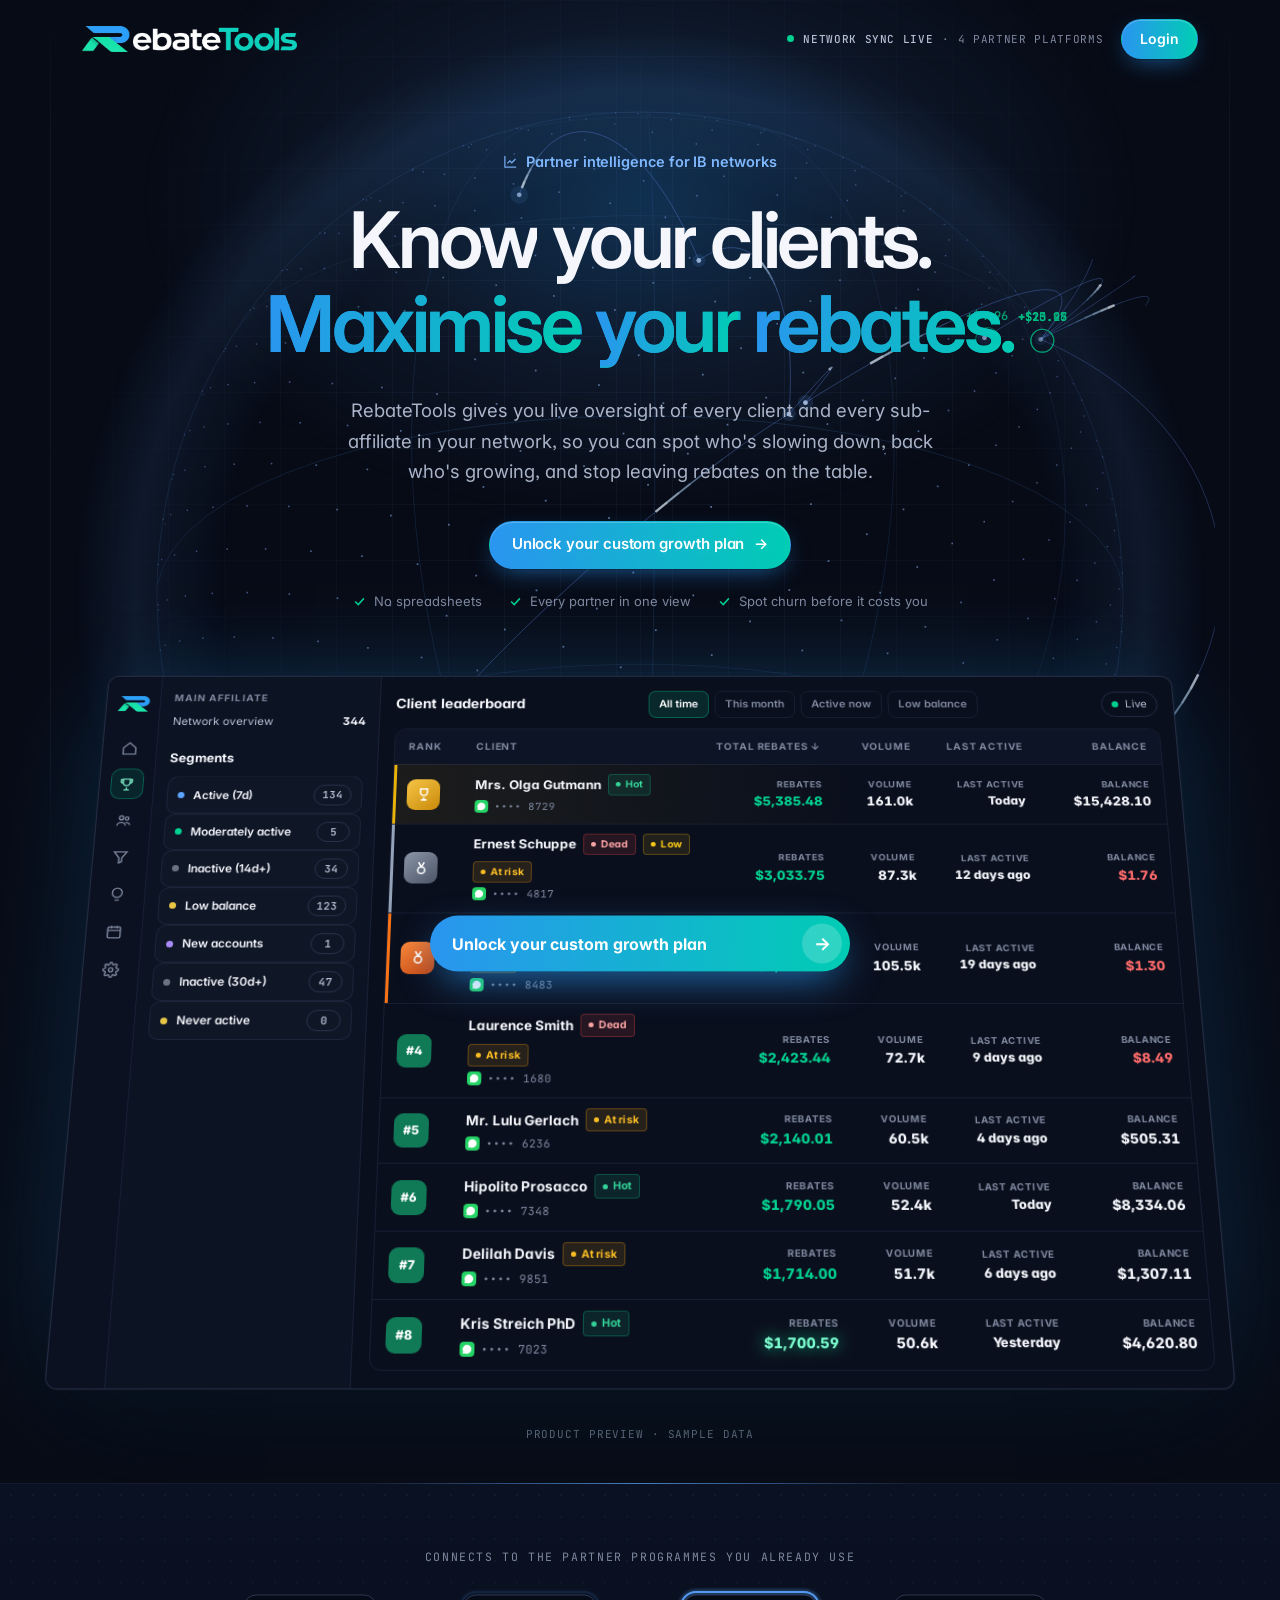
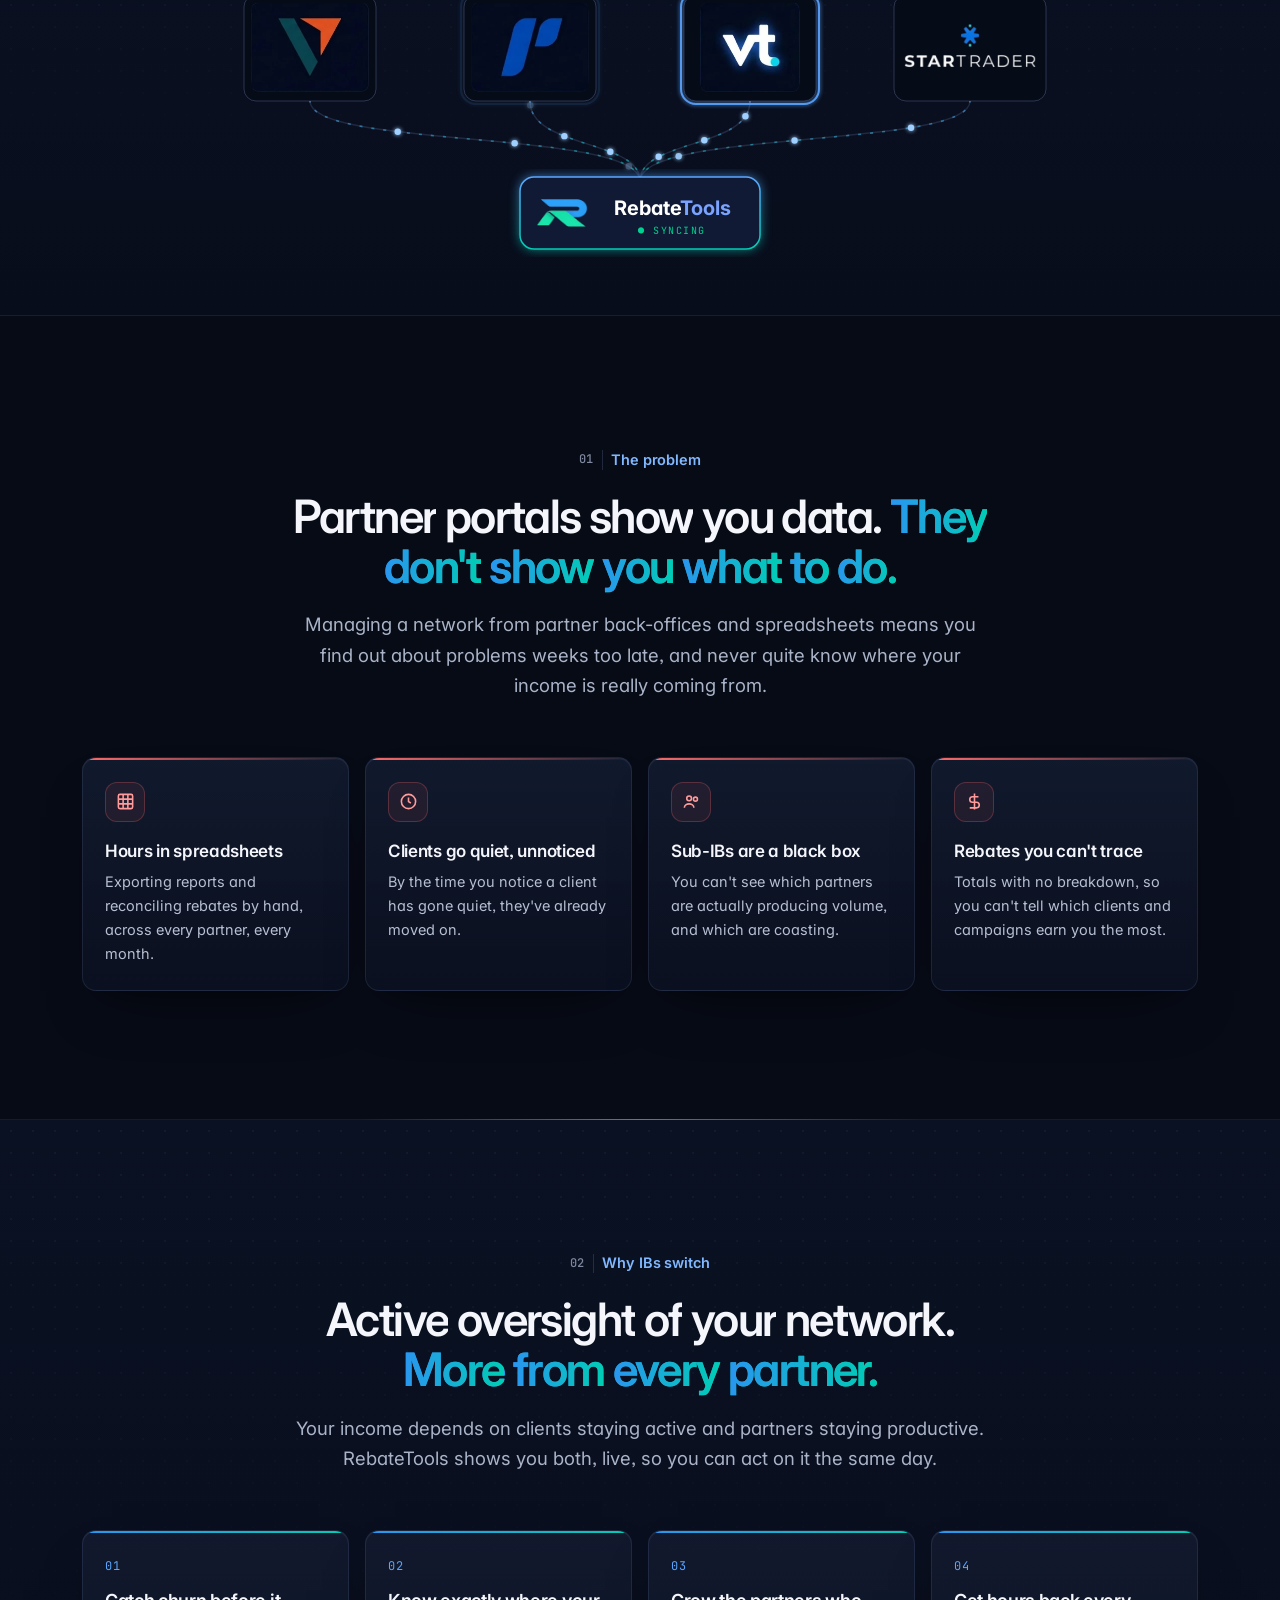
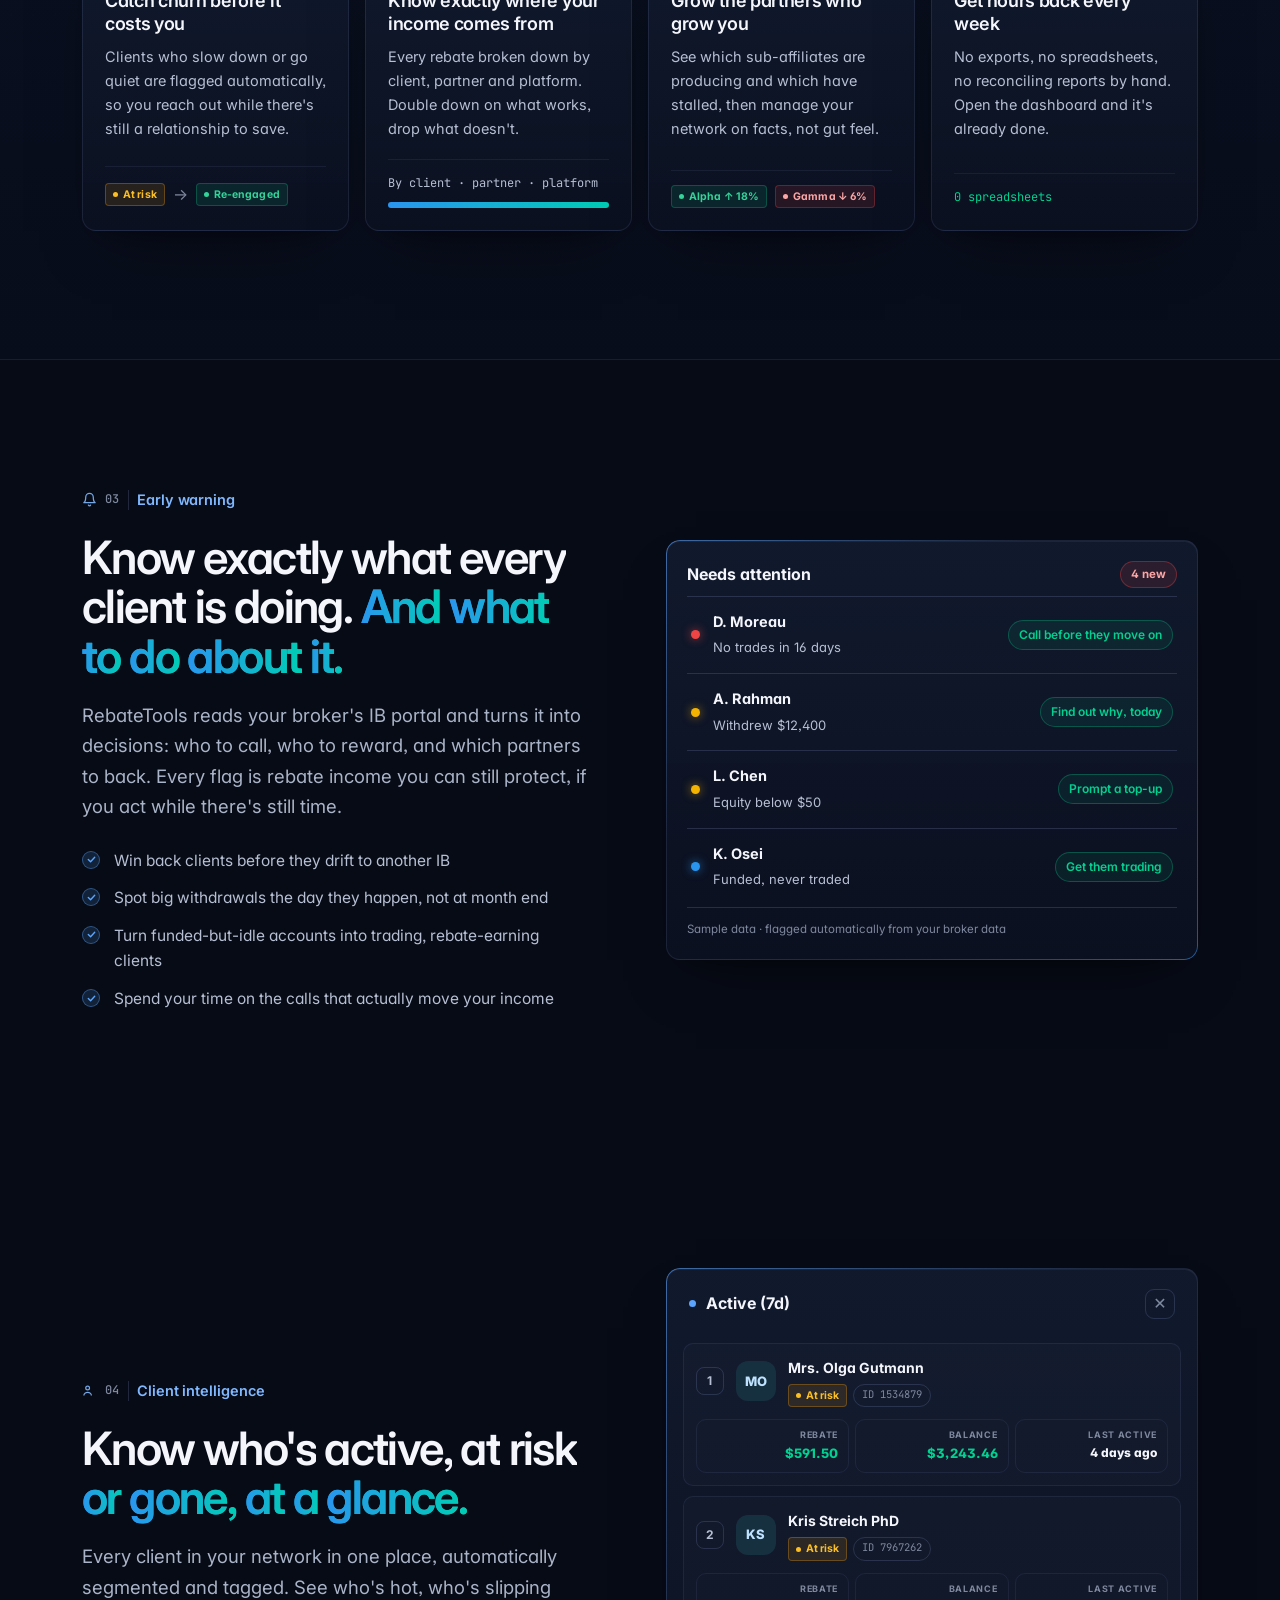
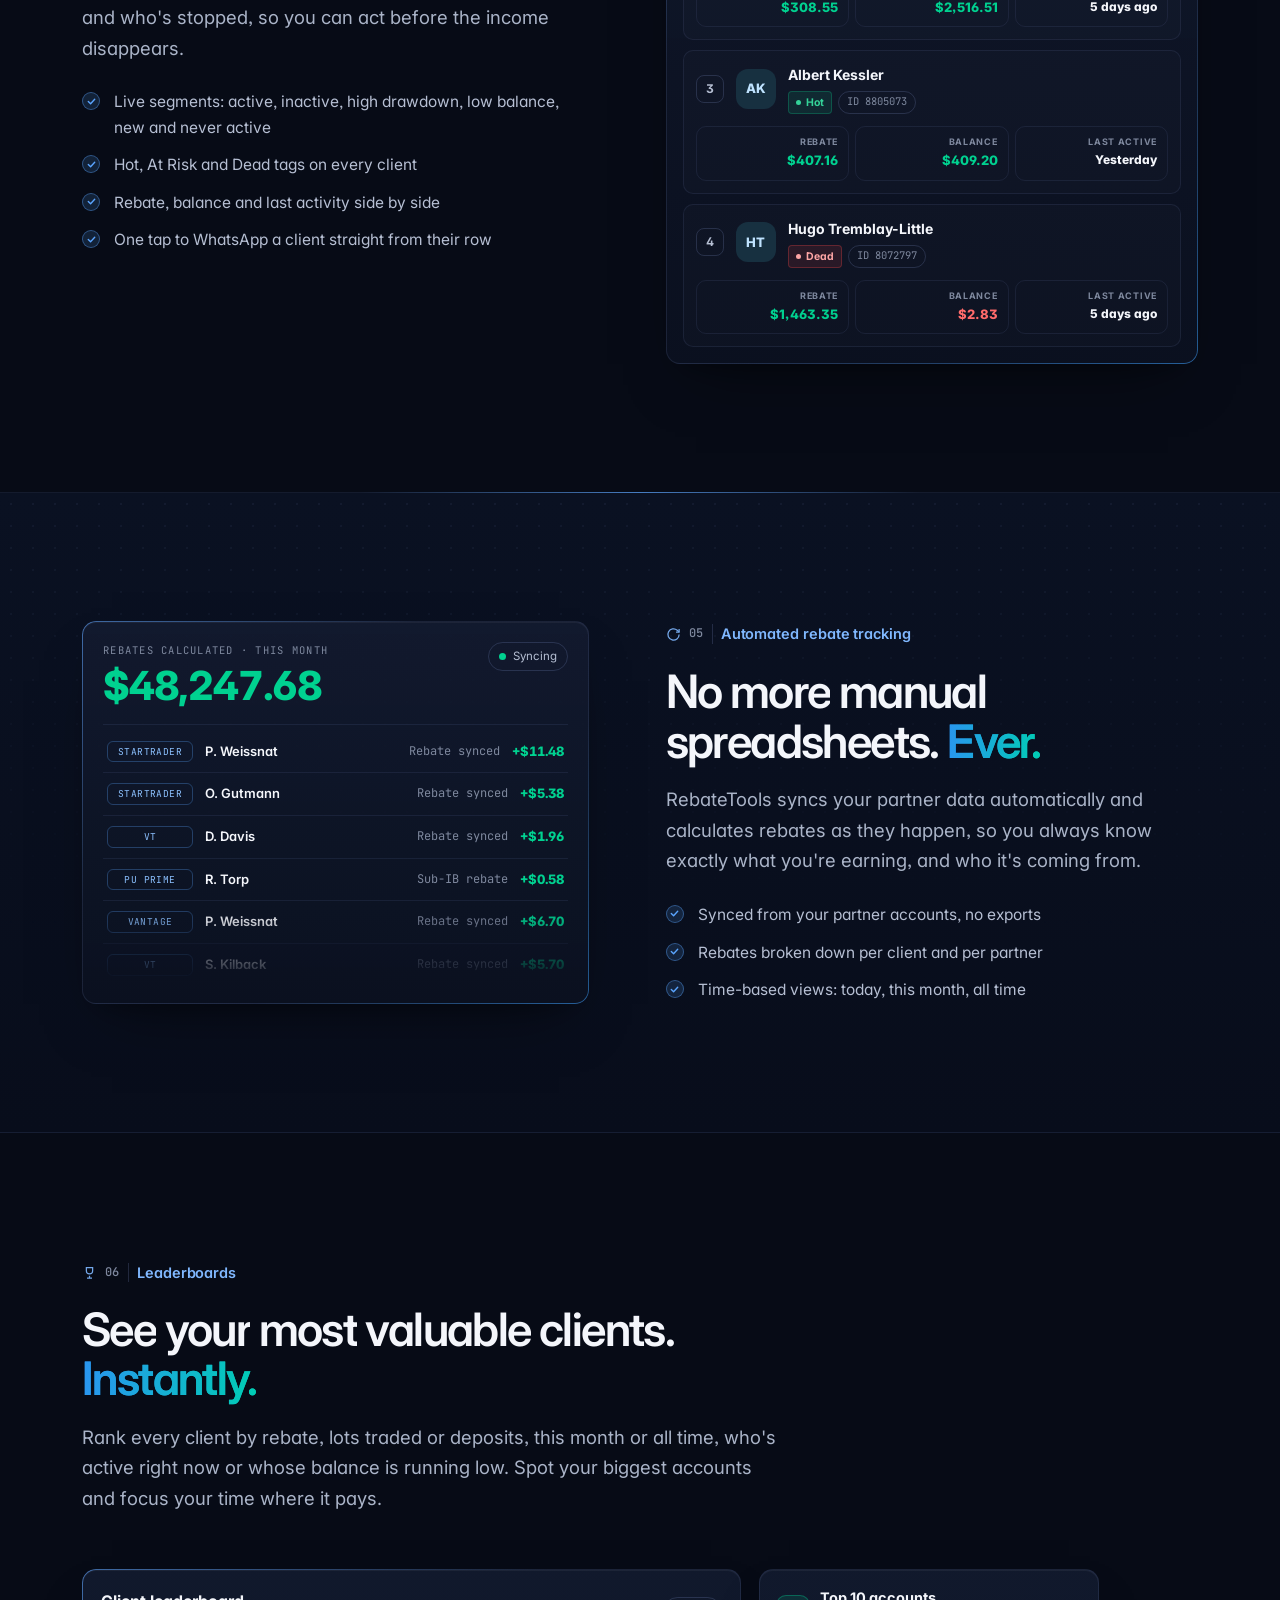
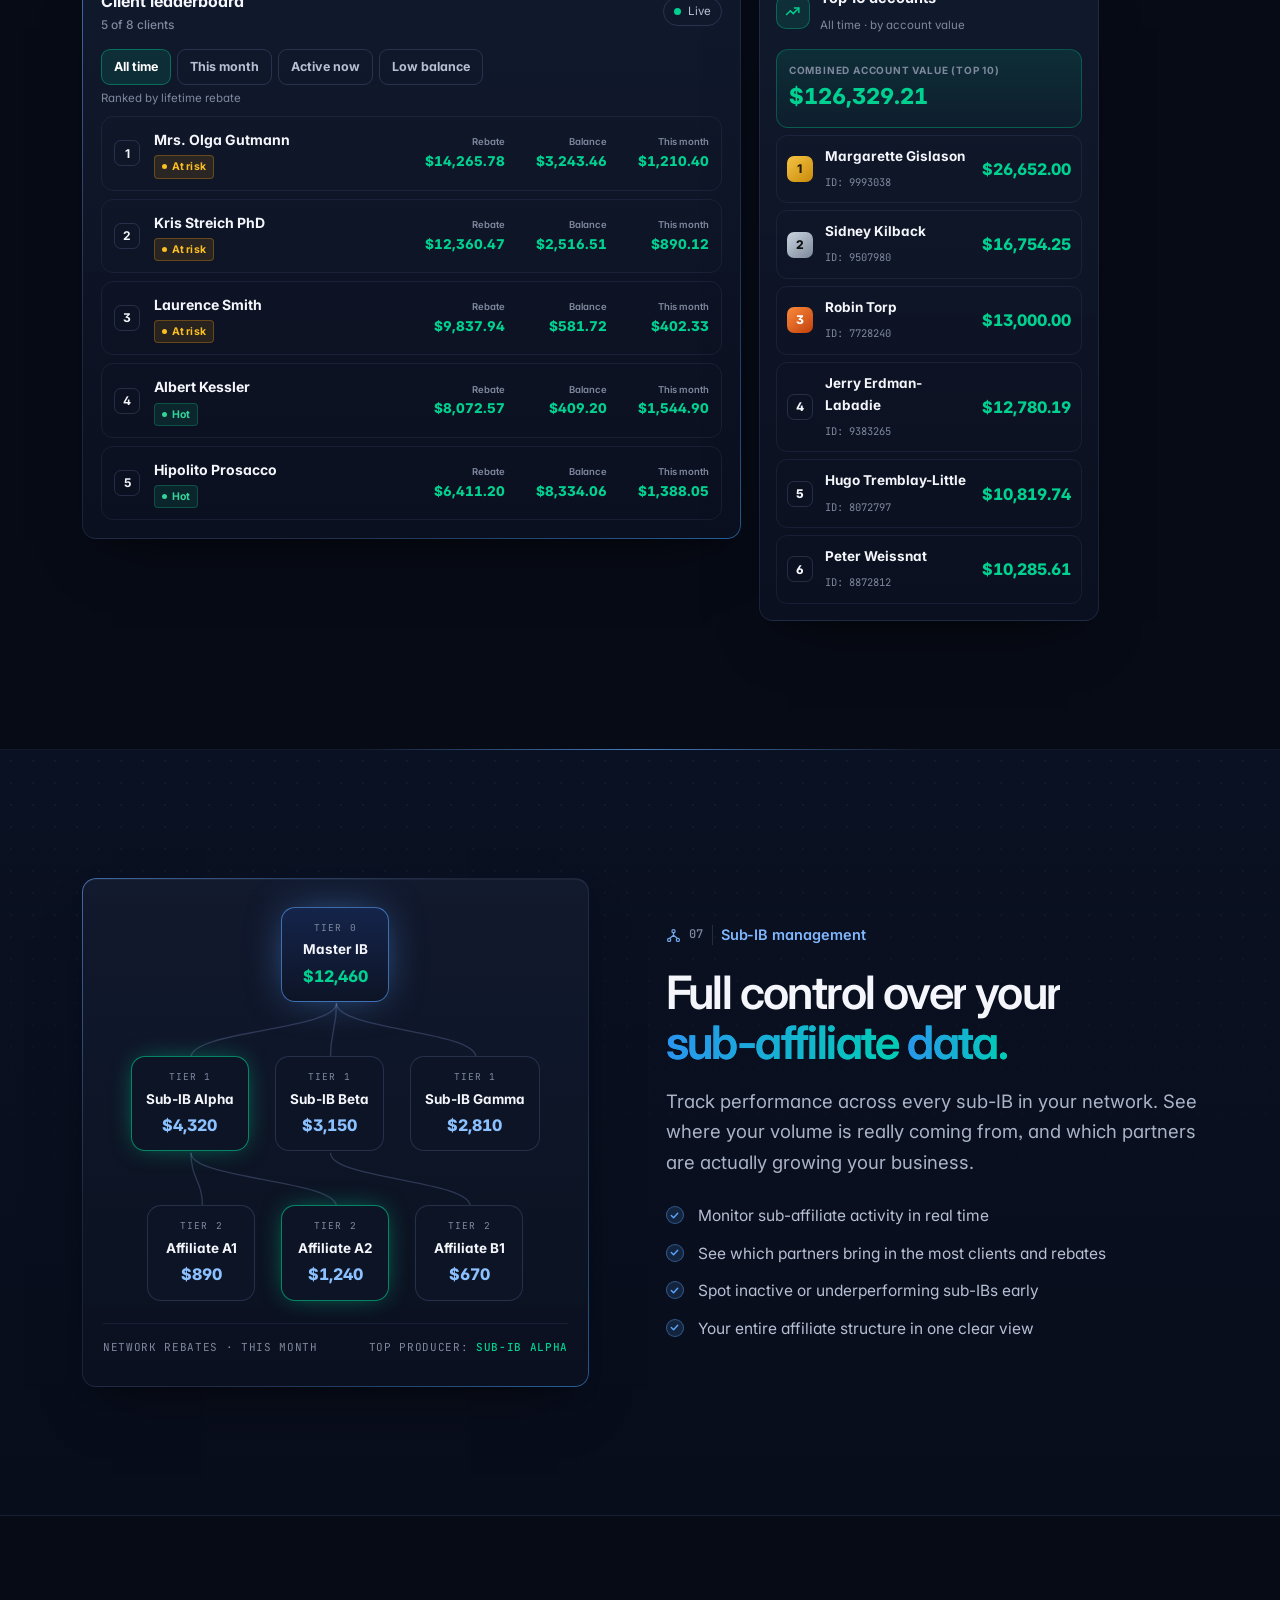
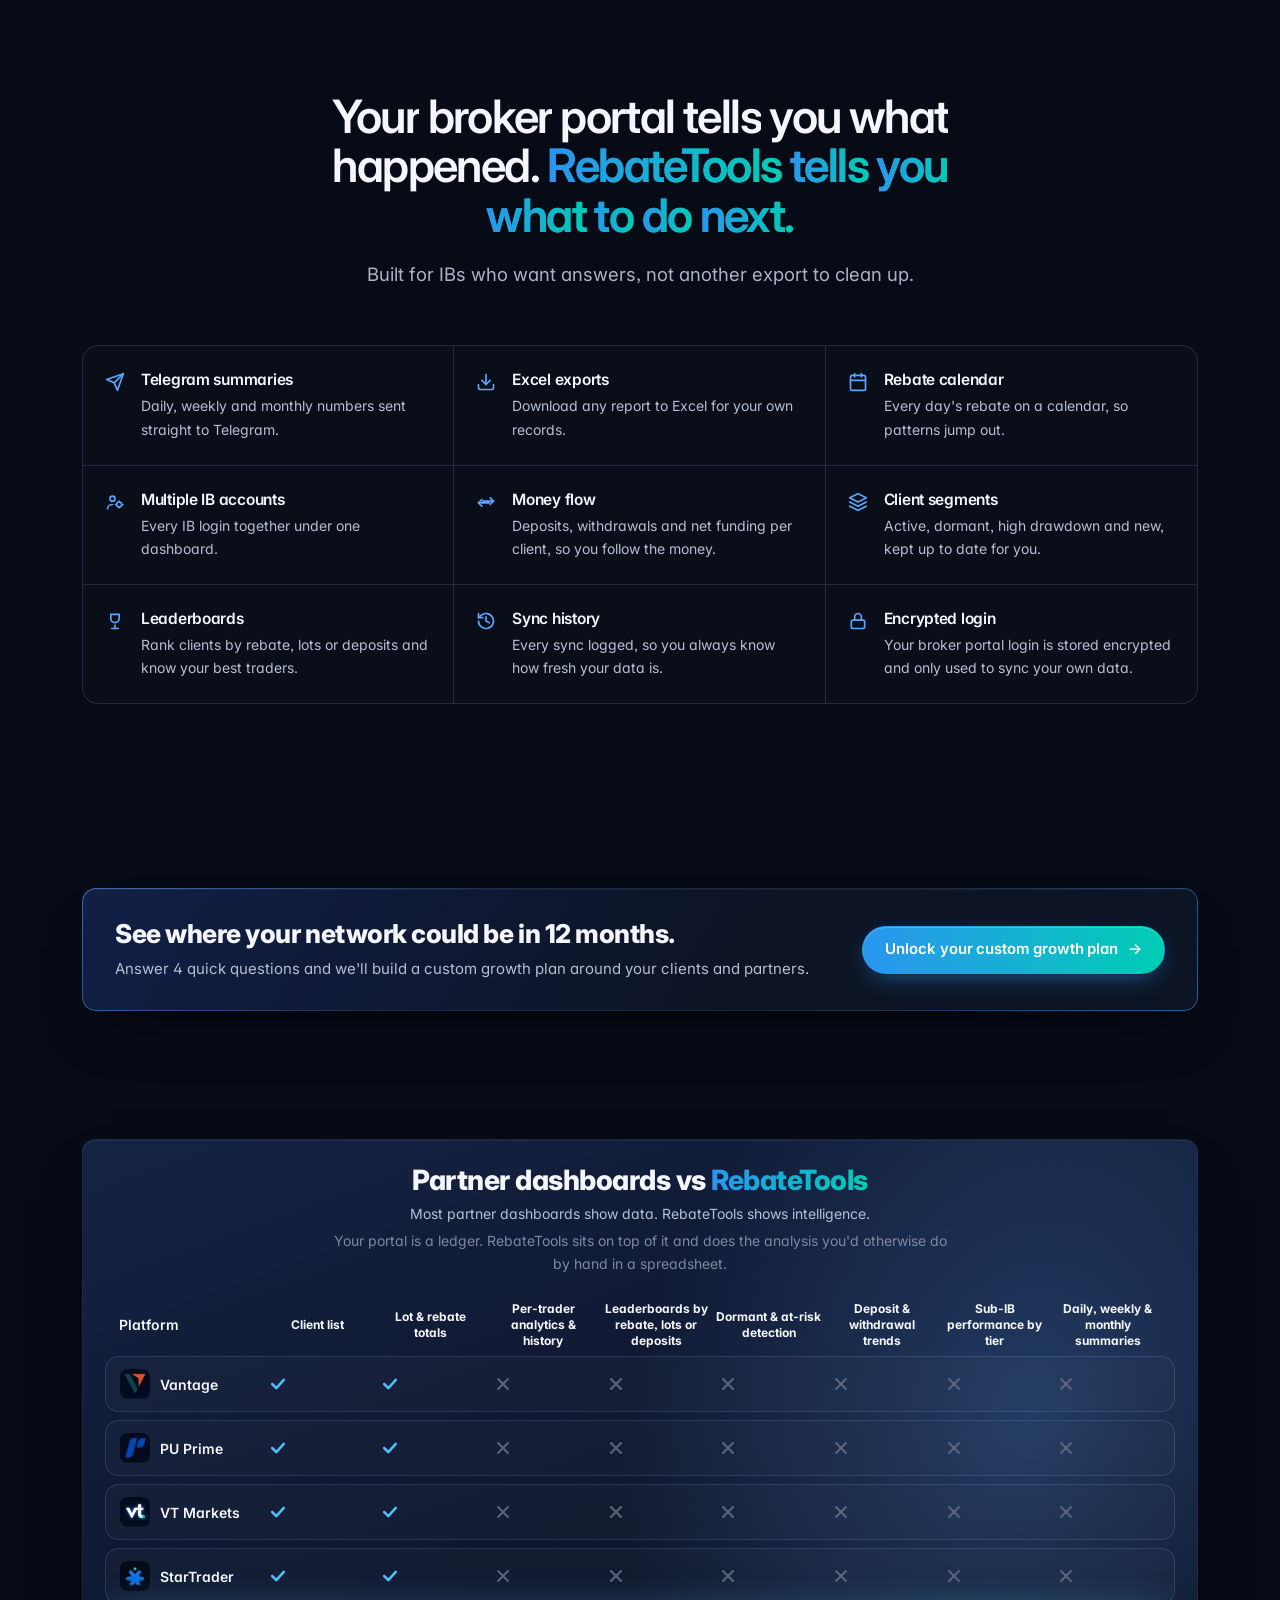
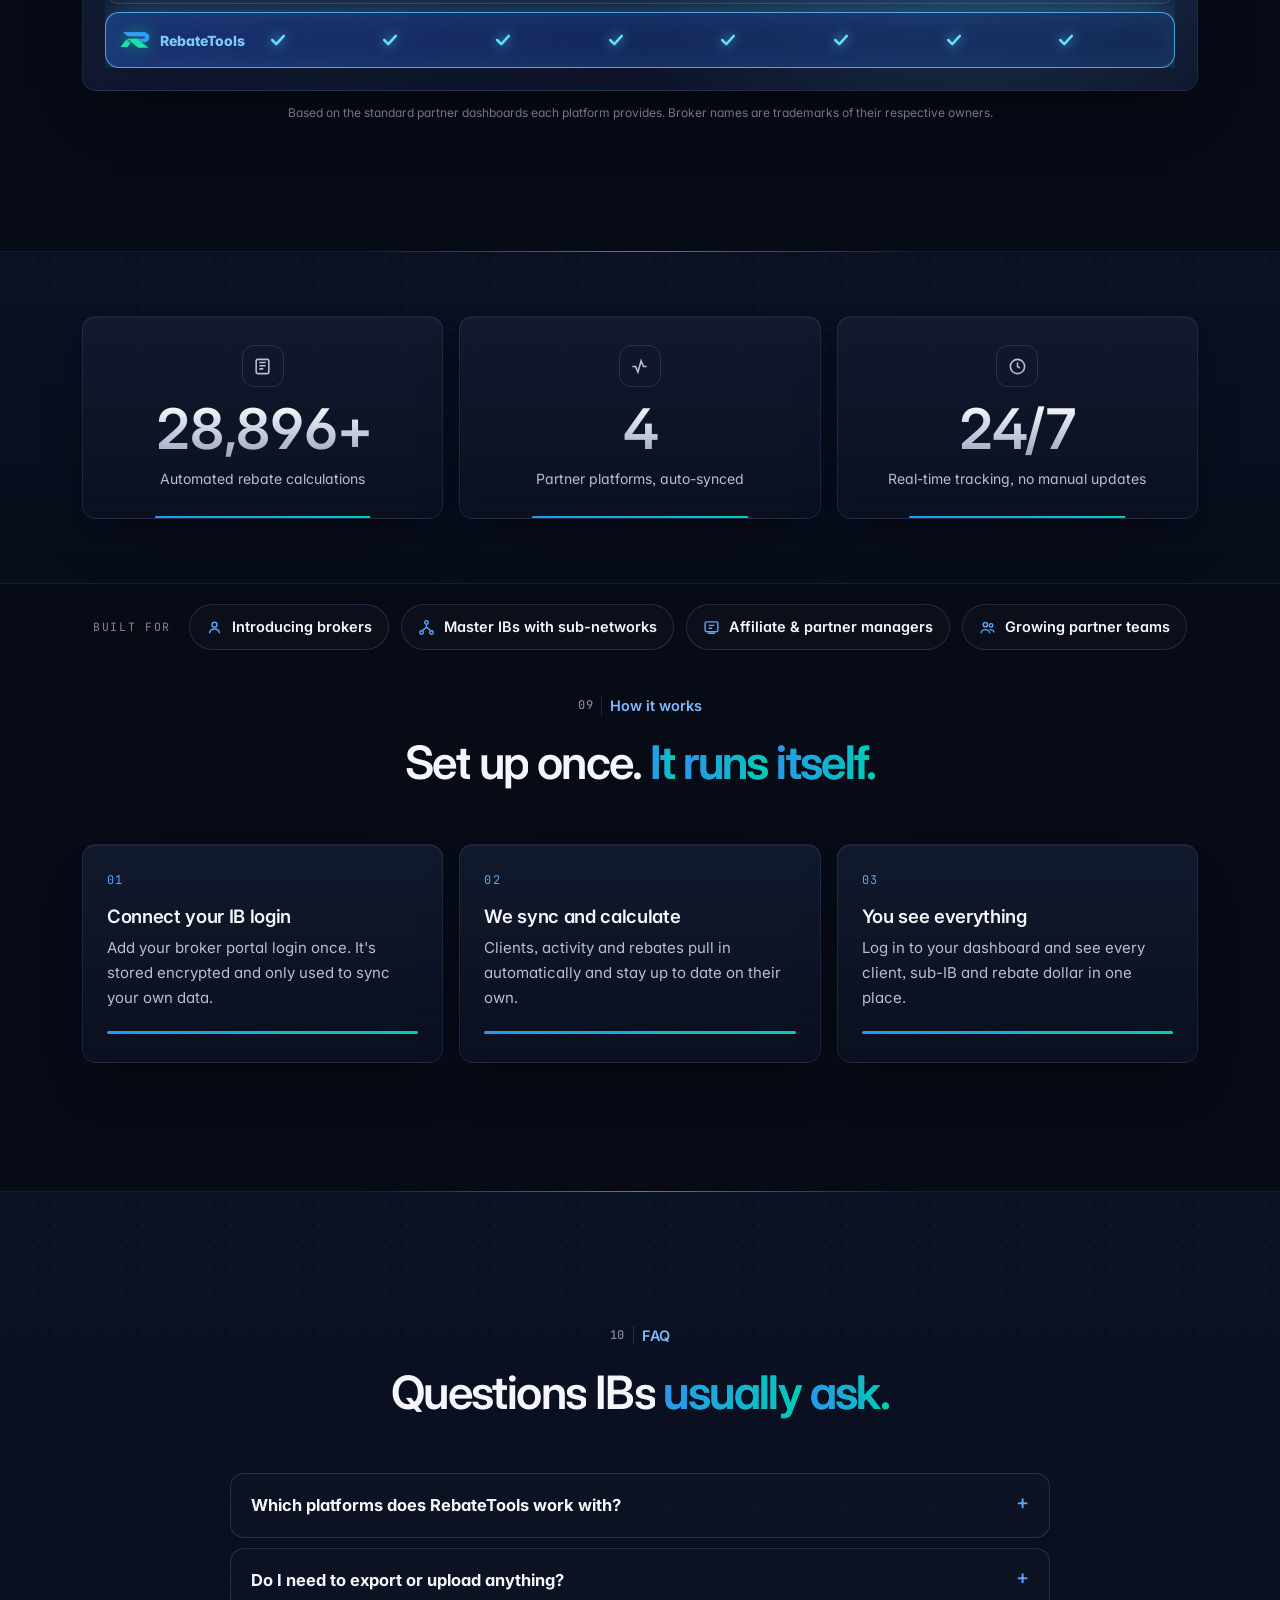
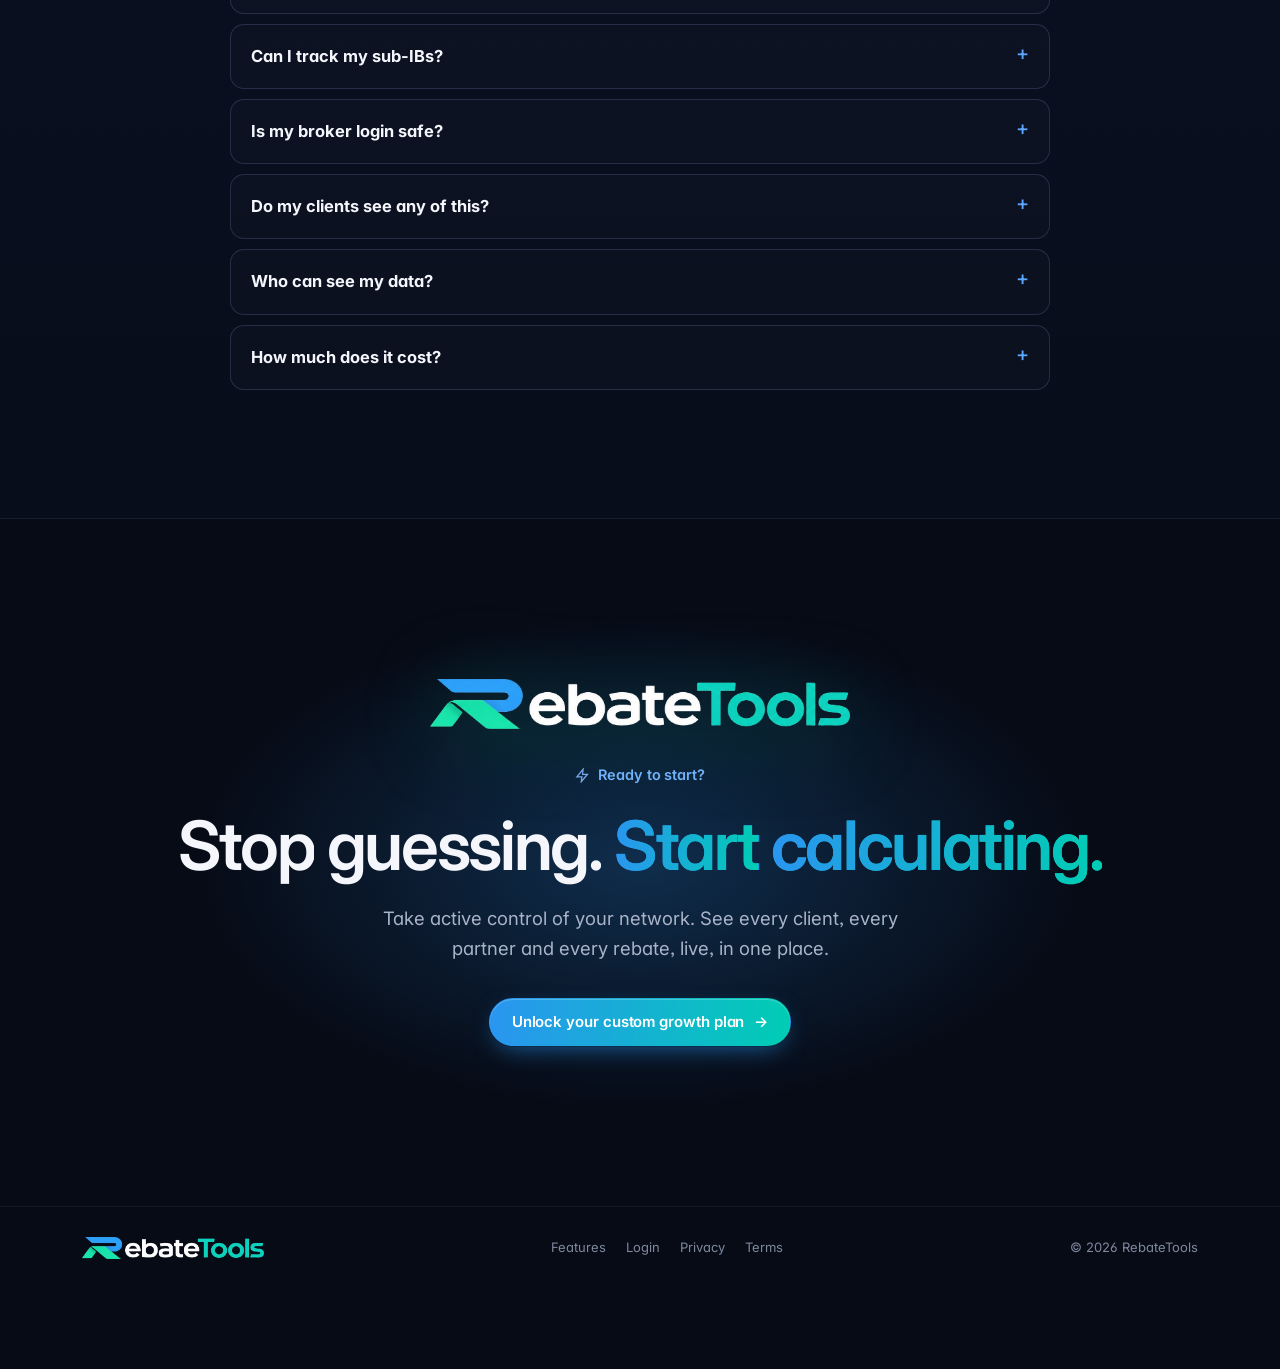
==== commit 3b673cf0: "Whop Ads tracking: pixel, server events, CRM-stage event endpoint, new attribution fields Co-Authore" ====
--- a/index.html
+++ b/index.html
@@ -607,6 +607,13 @@
   html{scroll-behavior:auto}
 }
 </style>
+<!-- ===== Whop Pixel (Whop Ads) =====
+     EDIT: paste your Whop account ID (starts with biz_, from your Whop dashboard URL). Leave empty to disable.
+     Use the same ID as WHOP_ACCOUNT_ID in Vercel so browser + server events de-duplicate. -->
+<script>
+window.WHOP_ACCOUNT_ID='';
+if(window.WHOP_ACCOUNT_ID){!function(w,d,s,u,n,a,b){if(w[n])return;a=w[n]={q:[],t:+new Date,s:[],o:u,track:function(){a.q.push([+new Date].concat([].slice.call(arguments)))},setScope:function(){a.s=[].slice.call(arguments).filter(function(x){return typeof x==="string"});a.q.push([+new Date,"setScope"].concat(a.s))},scope:function(){var c=[].slice.call(arguments);return{track:function(){a.q.push([+new Date].concat([].slice.call(arguments)).concat([{__scope:c}]))}}}};b=d.createElement(s);b.async=1;b.src=u+"/s.js";d.getElementsByTagName(s)[0].parentNode.insertBefore(b,d.getElementsByTagName(s)[0])}(window,document,"script","https://t.whop.tw","whop");whop.setScope(window.WHOP_ACCOUNT_ID);whop.track("page");}
+</script>
 <!-- ===== Meta Pixel =====
      EDIT: paste your pixel ID below. Leave empty to disable. Use the same ID as META_PIXEL_ID in Vercel
      so browser + server events de-duplicate. -->
@@ -1246,16 +1253,19 @@
 const store=(k,v)=>{try{if(v===undefined)return localStorage.getItem(k);localStorage.setItem(k,v)}catch(_){return null}};
 const cookie=n=>{const m=document.cookie.match('(?:^|; )'+n+'=([^;]*)');return m?decodeURIComponent(m[1]):''};
 // first-touch attribution, kept across visits
-(()=>{const q=new URLSearchParams(location.search);['utm_source','utm_medium','utm_campaign','utm_content','fbclid'].forEach(k=>{const v=q.get(k);if(v&&!store('rt_'+k))store('rt_'+k,v)});
+(()=>{const q=new URLSearchParams(location.search);['utm_source','utm_medium','utm_campaign','utm_content','fbclid','wacid','wasid','waid'].forEach(k=>{const v=q.get(k);if(v&&!store('rt_'+k))store('rt_'+k,v)});
+  if(location.search&&!store('rt_landing'))store('rt_landing',location.href.split('#')[0]);
   const fb=q.get('fbclid');if(fb)store('rt_fbc_built','fb.1.'+Date.now()+'.'+fb)})();
 const LEAD={q:Promise.resolve(),contactId:store('rt_contact')||'',partialEventId:'pl_'+uid(),eventId:'ld_'+uid(),captured:false,maxStep:1,pending:null};
 const payload=stage=>({stage,step:LEAD.maxStep,contactId:LEAD.contactId,phone:ukE164(val('phone')),first:val('first'),last:val('last'),email:val('email'),
   platforms:val('platforms'),now:val('now'),goal:val('goal'),company_website:val('company_website'),
   utm_source:store('rt_utm_source')||'',utm_medium:store('rt_utm_medium')||'',utm_campaign:store('rt_utm_campaign')||'',utm_content:store('rt_utm_content')||'',
   fbclid:store('rt_fbclid')||'',fbc:cookie('_fbc')||store('rt_fbc_built')||'',fbp:cookie('_fbp'),ua:navigator.userAgent,page:location.href.split('#')[0],
+  landing:store('rt_landing')||location.href.split('#')[0],wacid:store('rt_wacid')||'',wasid:store('rt_wasid')||'',waid:store('rt_waid')||'',wuid:cookie('_wuid')||store('_wuid')||'',
   eventId:LEAD.eventId,partialEventId:LEAD.partialEventId,firstCapture:!LEAD.captured});
 const sendLead=(stage,beacon)=>{if(!phoneOk())return Promise.resolve();const body=JSON.stringify(payload(stage));
-  if(stage==='partial'&&!LEAD.captured){LEAD.captured=true;try{window.fbq&&fbq('trackCustom','PartialLead',{},{eventID:LEAD.partialEventId})}catch(_){}}
+  if(stage==='partial'&&!LEAD.captured){LEAD.captured=true;try{window.fbq&&fbq('trackCustom','PartialLead',{},{eventID:LEAD.partialEventId})}catch(_){}
+    try{window.whop&&window.WHOP_ACCOUNT_ID&&whop.track('partial_lead',{event_id:LEAD.partialEventId,phone:ukE164(val('phone')),country:'GB'})}catch(_){}}
   if(beacon&&navigator.sendBeacon){navigator.sendBeacon(LEAD_API,new Blob([body],{type:'application/json'}));return Promise.resolve()}
   // requests run one at a time so a fast Continue can't race the first capture
   LEAD.q=LEAD.q.then(()=>fetch(LEAD_API,{method:'POST',headers:{'Content-Type':'application/json'},body:JSON.stringify({...JSON.parse(body),contactId:LEAD.contactId}),keepalive:true}).then(r=>r.json()).then(j=>{if(j&&j.contactId){LEAD.contactId=j.contactId;store('rt_contact',j.contactId)}}).catch(()=>{}));return LEAD.q};
@@ -1285,13 +1295,14 @@
 const finish=()=>{
   const d={name:(val('first')+' '+val('last')).trim(),first:val('first'),last:val('last'),phone:ukE164(val('phone')),country:'GB',email:val('email'),platforms:val('platforms'),now:val('now'),goal:val('goal'),
     };
-  if(!submitted){LEAD.maxStep=5;sendLead('complete');try{window.fbq&&fbq('track','Lead',{content_name:'RebateTools application'},{eventID:LEAD.eventId})}catch(_){}}
+  if(!submitted){LEAD.maxStep=5;sendLead('complete');try{window.fbq&&fbq('track','Lead',{content_name:'RebateTools application'},{eventID:LEAD.eventId})}catch(_){}
+    try{window.whop&&window.WHOP_ACCOUNT_ID&&whop.track('lead',{event_id:LEAD.eventId,email:val('email'),phone:ukE164(val('phone')),first_name:val('first'),last_name:val('last'),country:'GB'})}catch(_){}}
   submitted=true;
   $('#apDoneT').textContent=`You're all set, ${d.first}.`;
   const esc=t=>String(t).replace(/[&<>"]/g,c=>({'&':'&amp;','<':'&lt;','>':'&gt;','"':'&quot;'}[c]));
   $('#apSumm').innerHTML=[['Platforms',d.platforms.join(', ')],['Monthly rebates now',d.now],['12-month goal',d.goal]].map(r=>`<div><span class="k">${r[0]}</span><span>${esc(r[1])}</span></div>`).join('');
   const wa=$('#apWa');wa.href='https://wa.me/'+WA_NUMBER+'?text='+encodeURIComponent(waText(d));
-  wa.onclick=()=>{try{window.fbq&&fbq('track','Contact',{method:'whatsapp'})}catch(_){}};
+  wa.onclick=()=>{try{window.fbq&&fbq('track','Contact',{method:'whatsapp'})}catch(_){}try{window.whop&&window.WHOP_ACCOUNT_ID&&whop.track('contact',{event_id:'ct_'+LEAD.eventId})}catch(_){}};
   show(4)};
 nextB.addEventListener('click',()=>{if(!check(st))return;LEAD.maxStep=Math.max(LEAD.maxStep,st+2);if(st===LAST)finish();else{LEAD.dirty=false;sendLead('partial');show(st+1)}});
 backB.addEventListener('click',()=>{errEl.textContent='';show(Math.max(0,st-1),-1)});
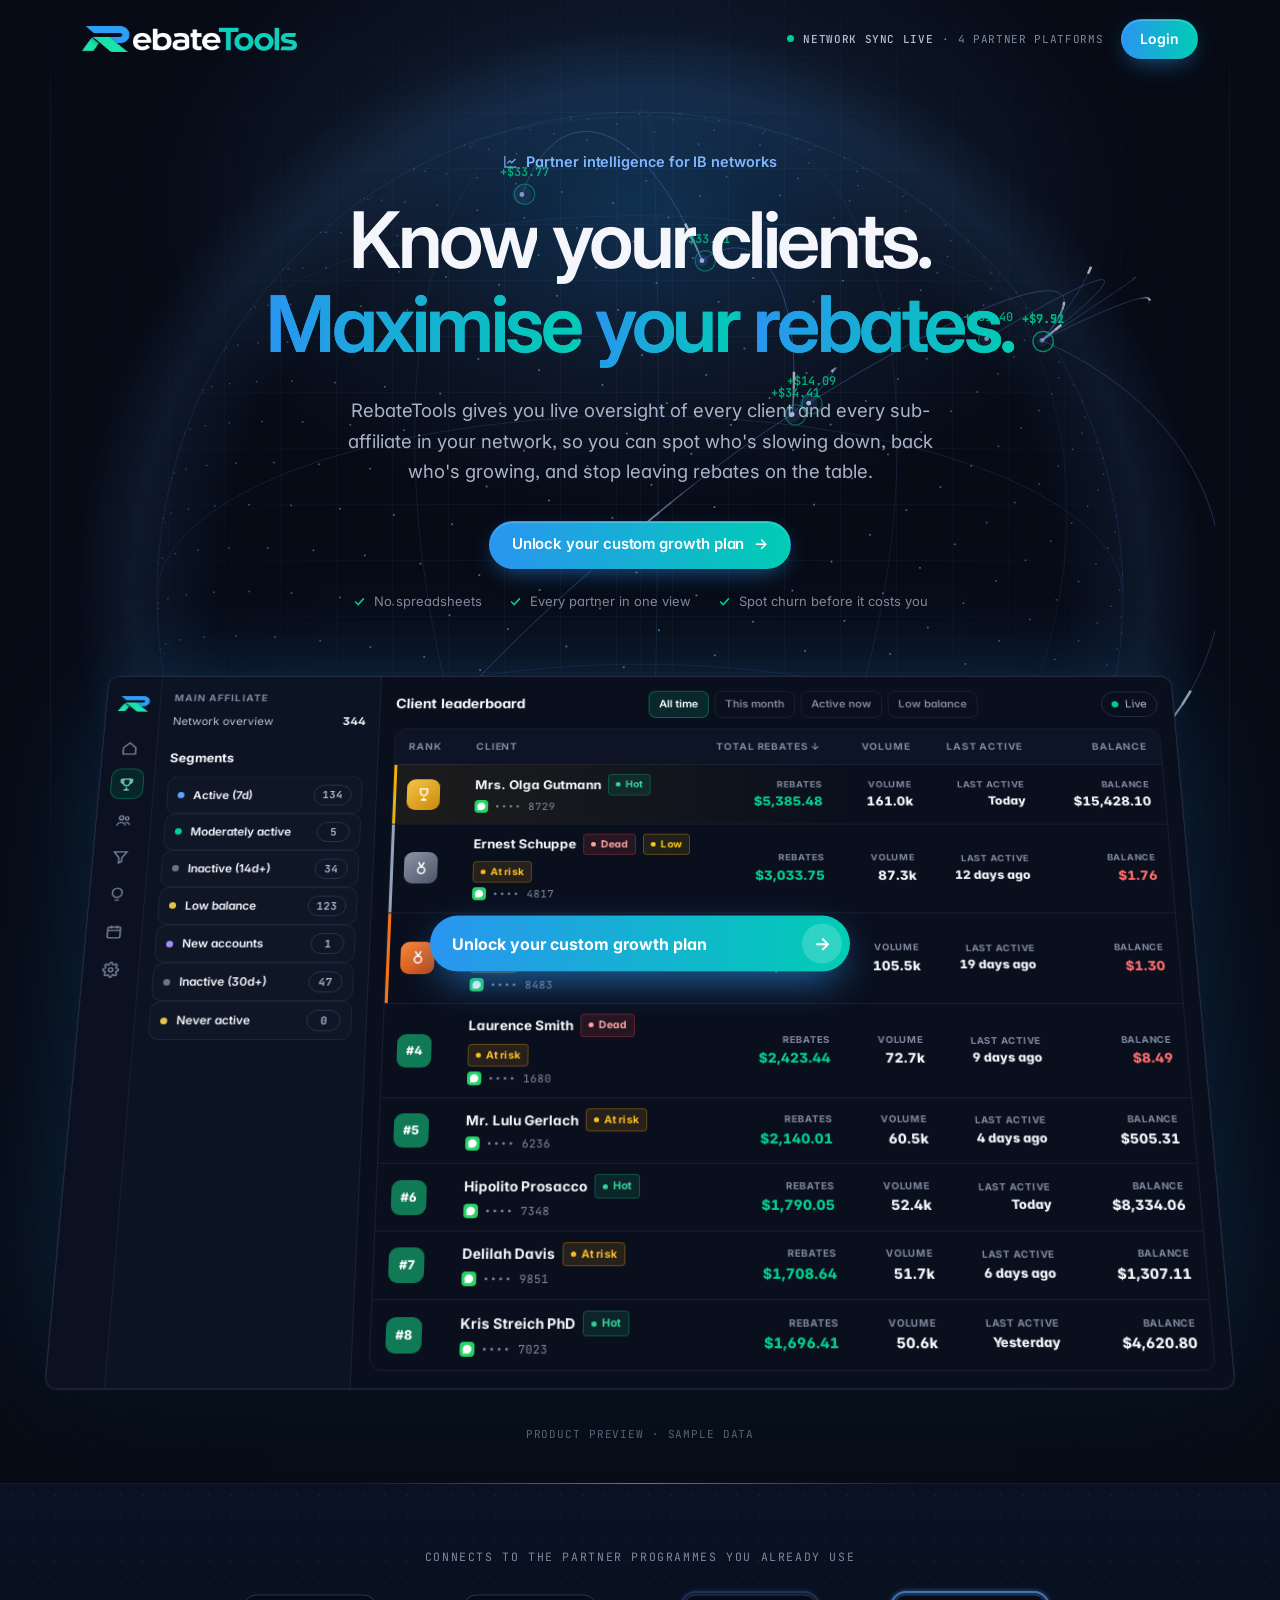
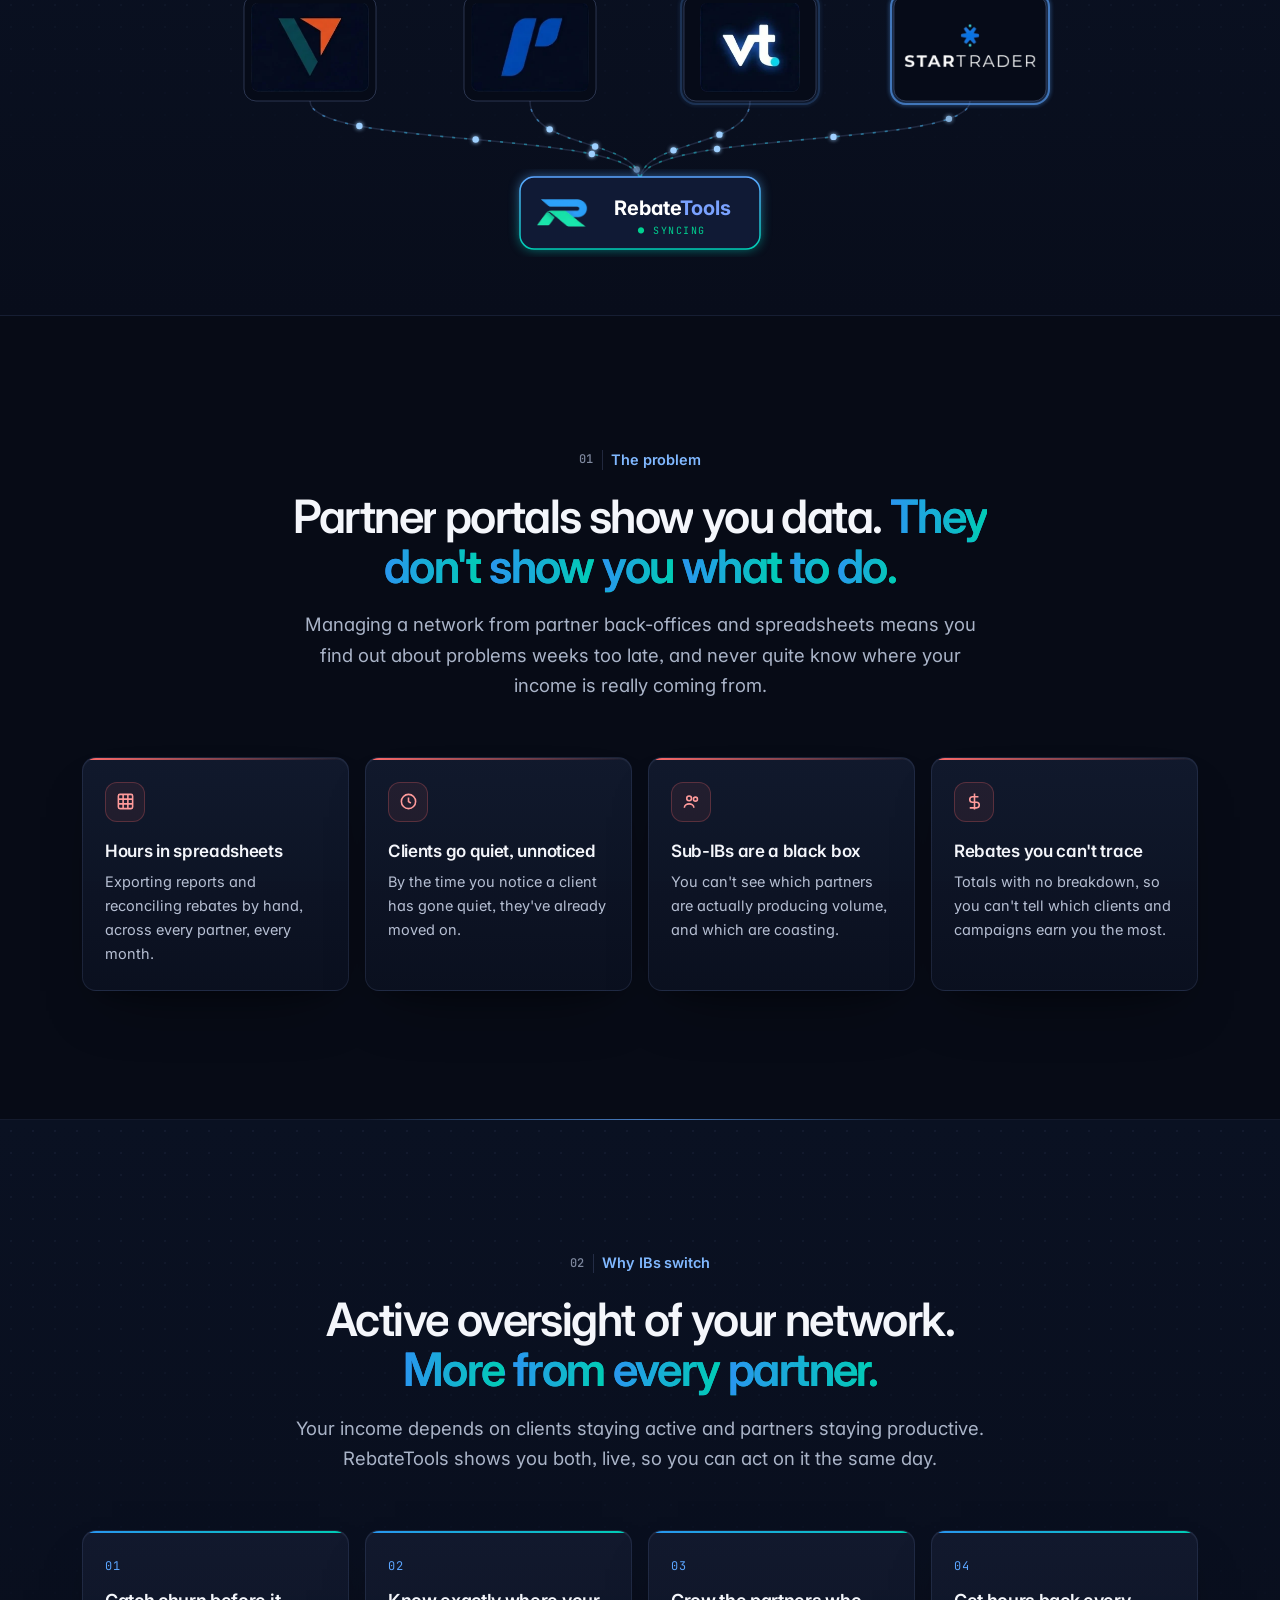
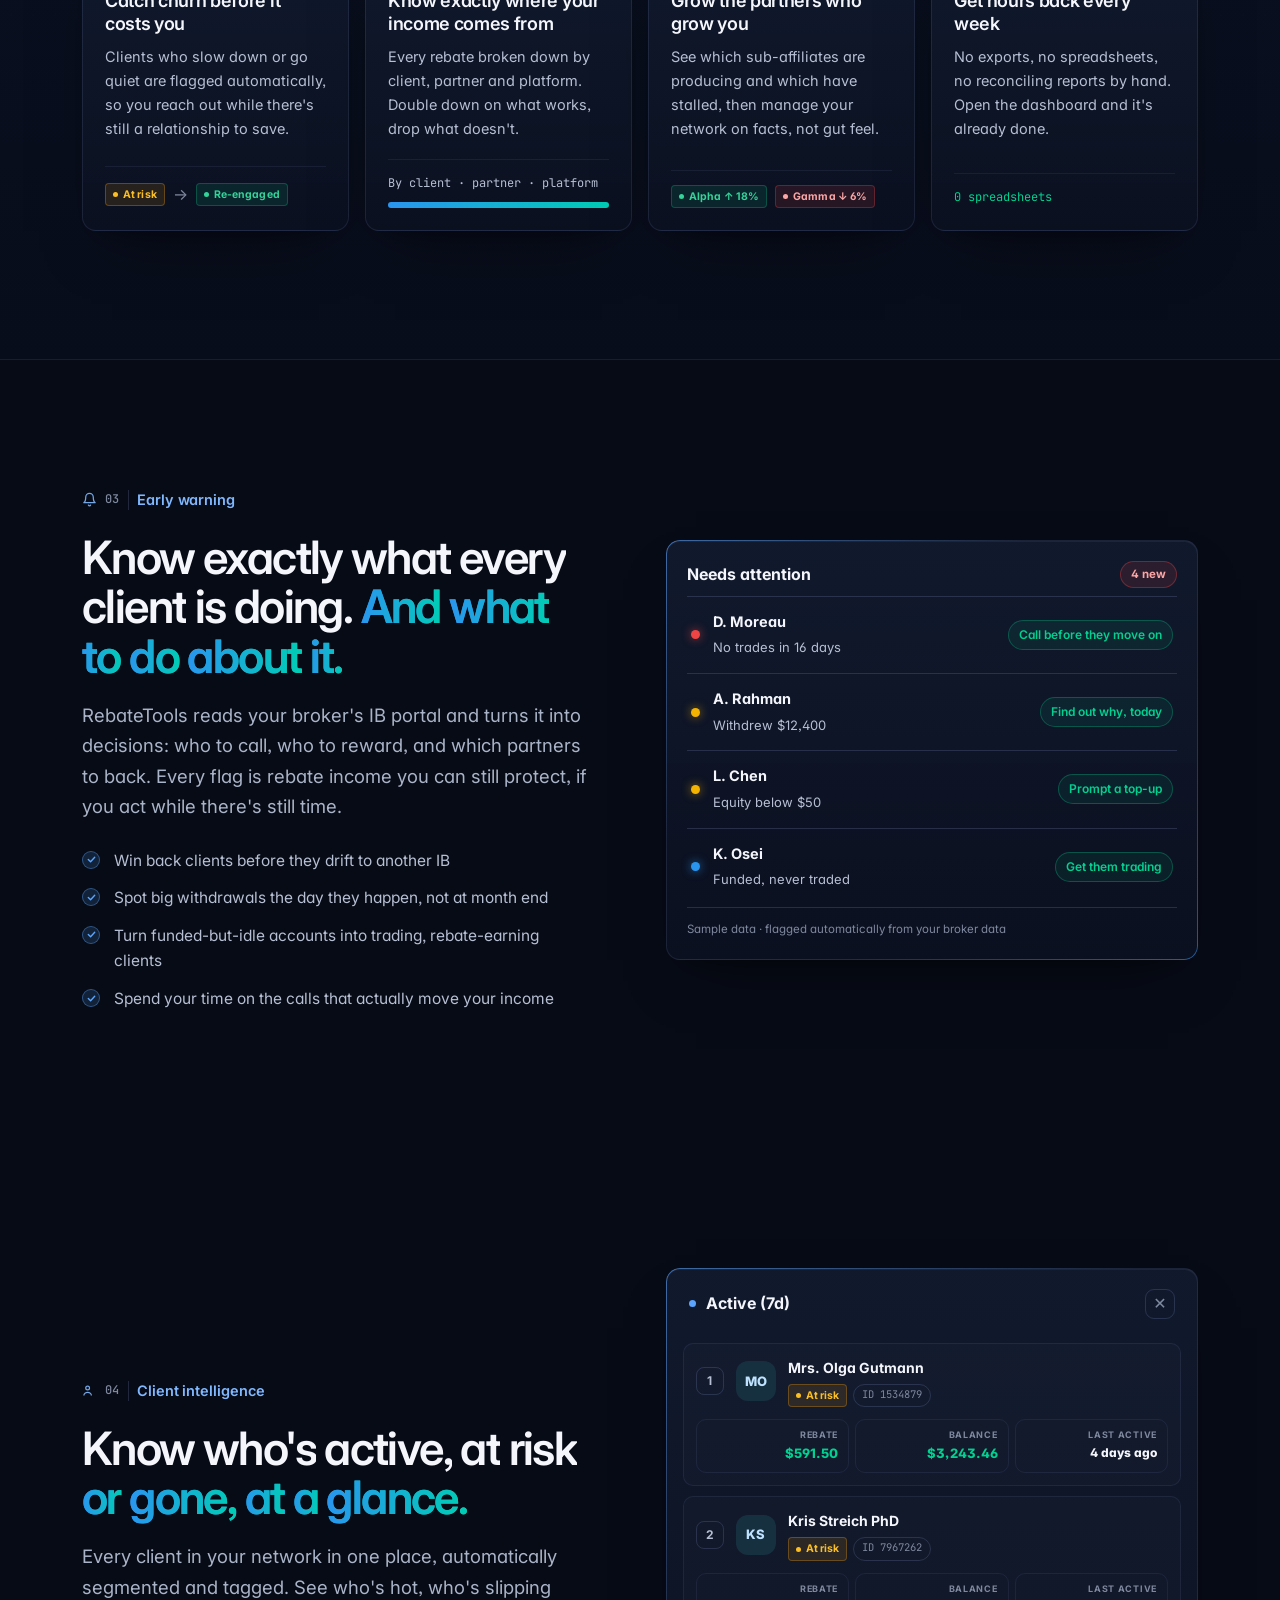
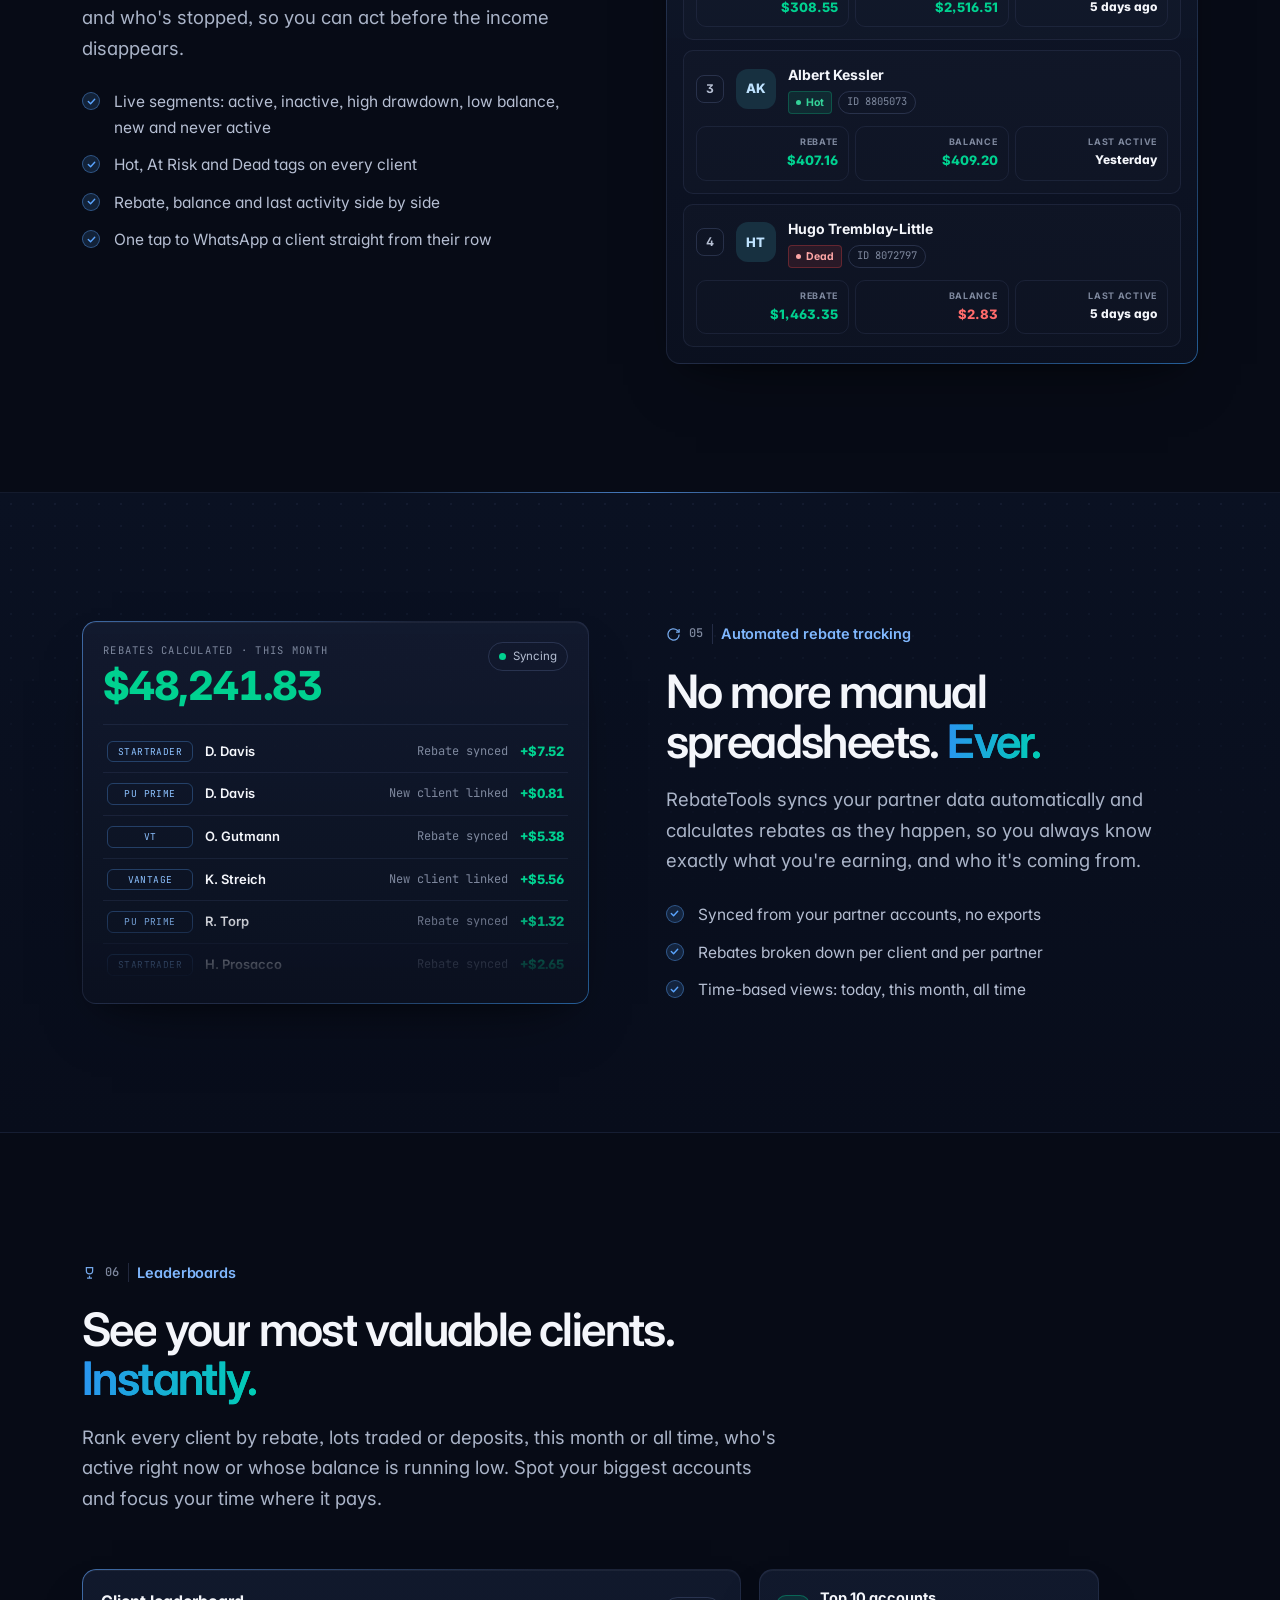
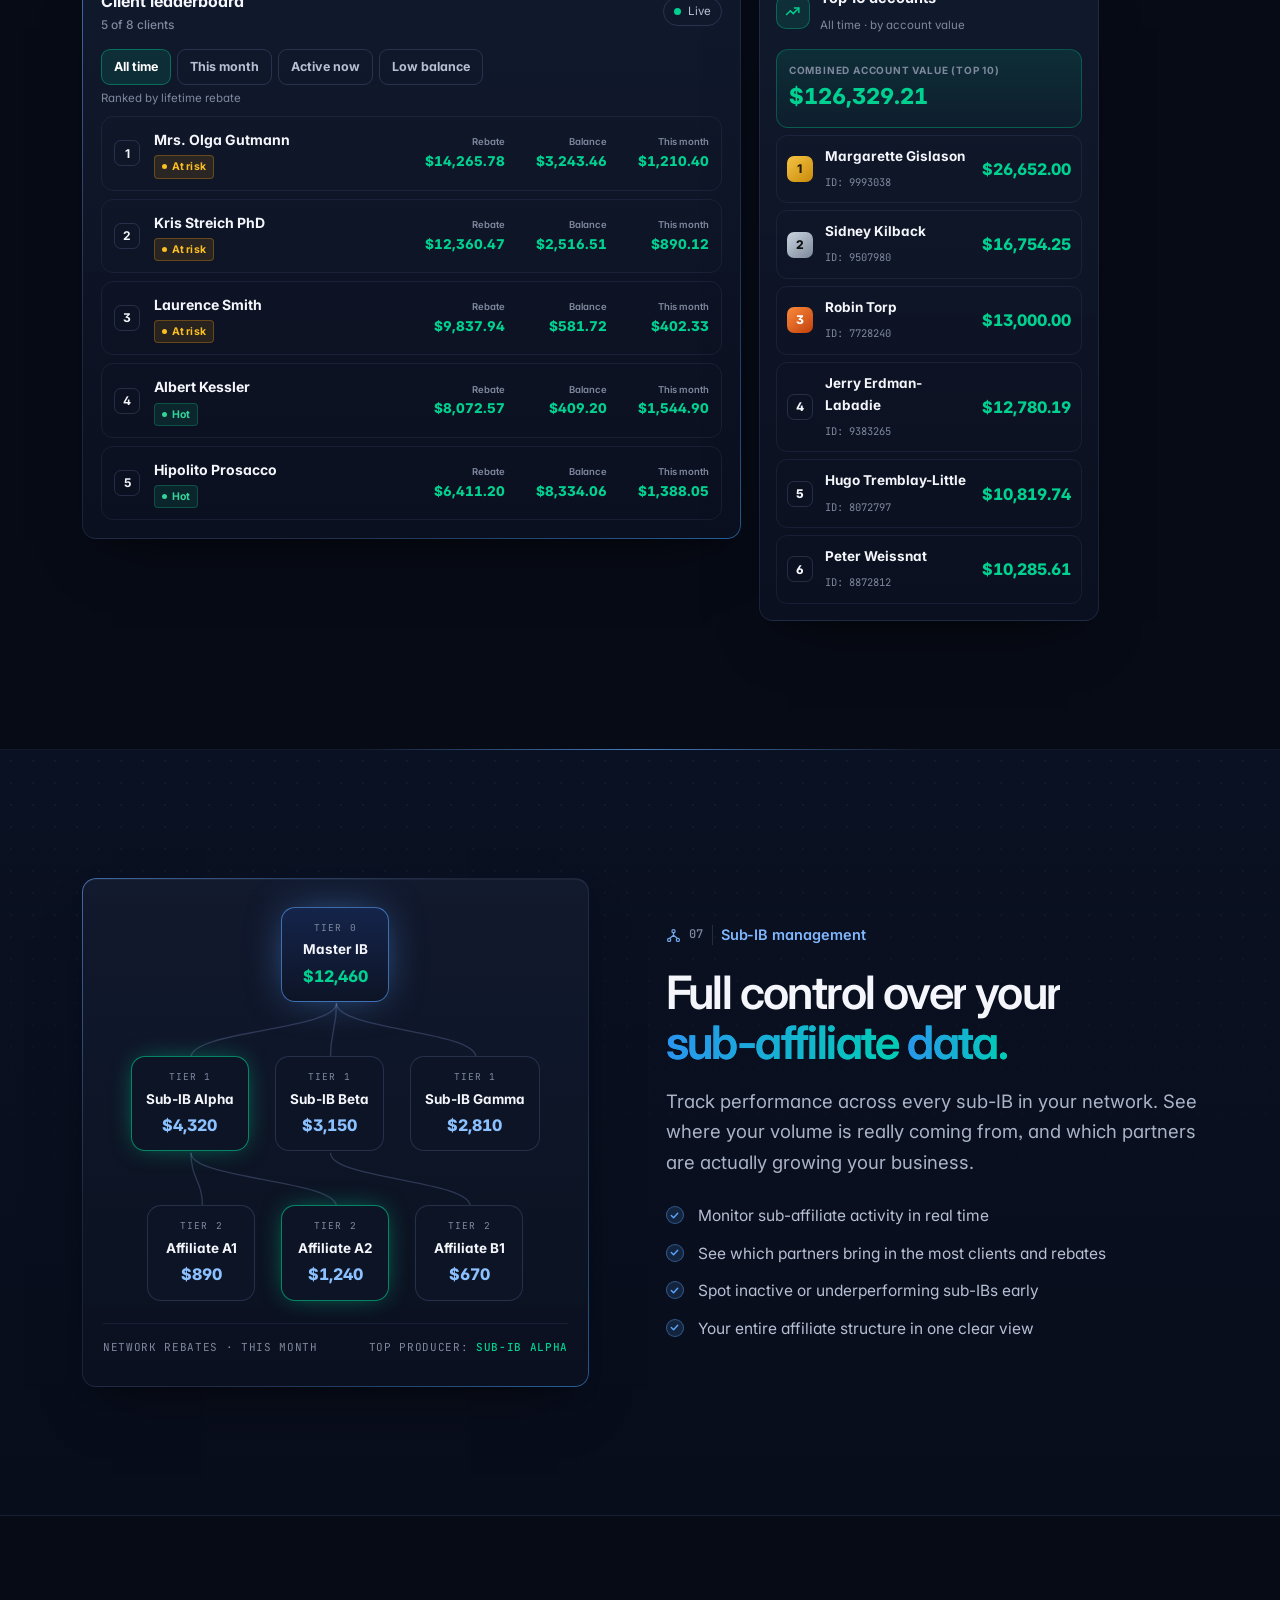
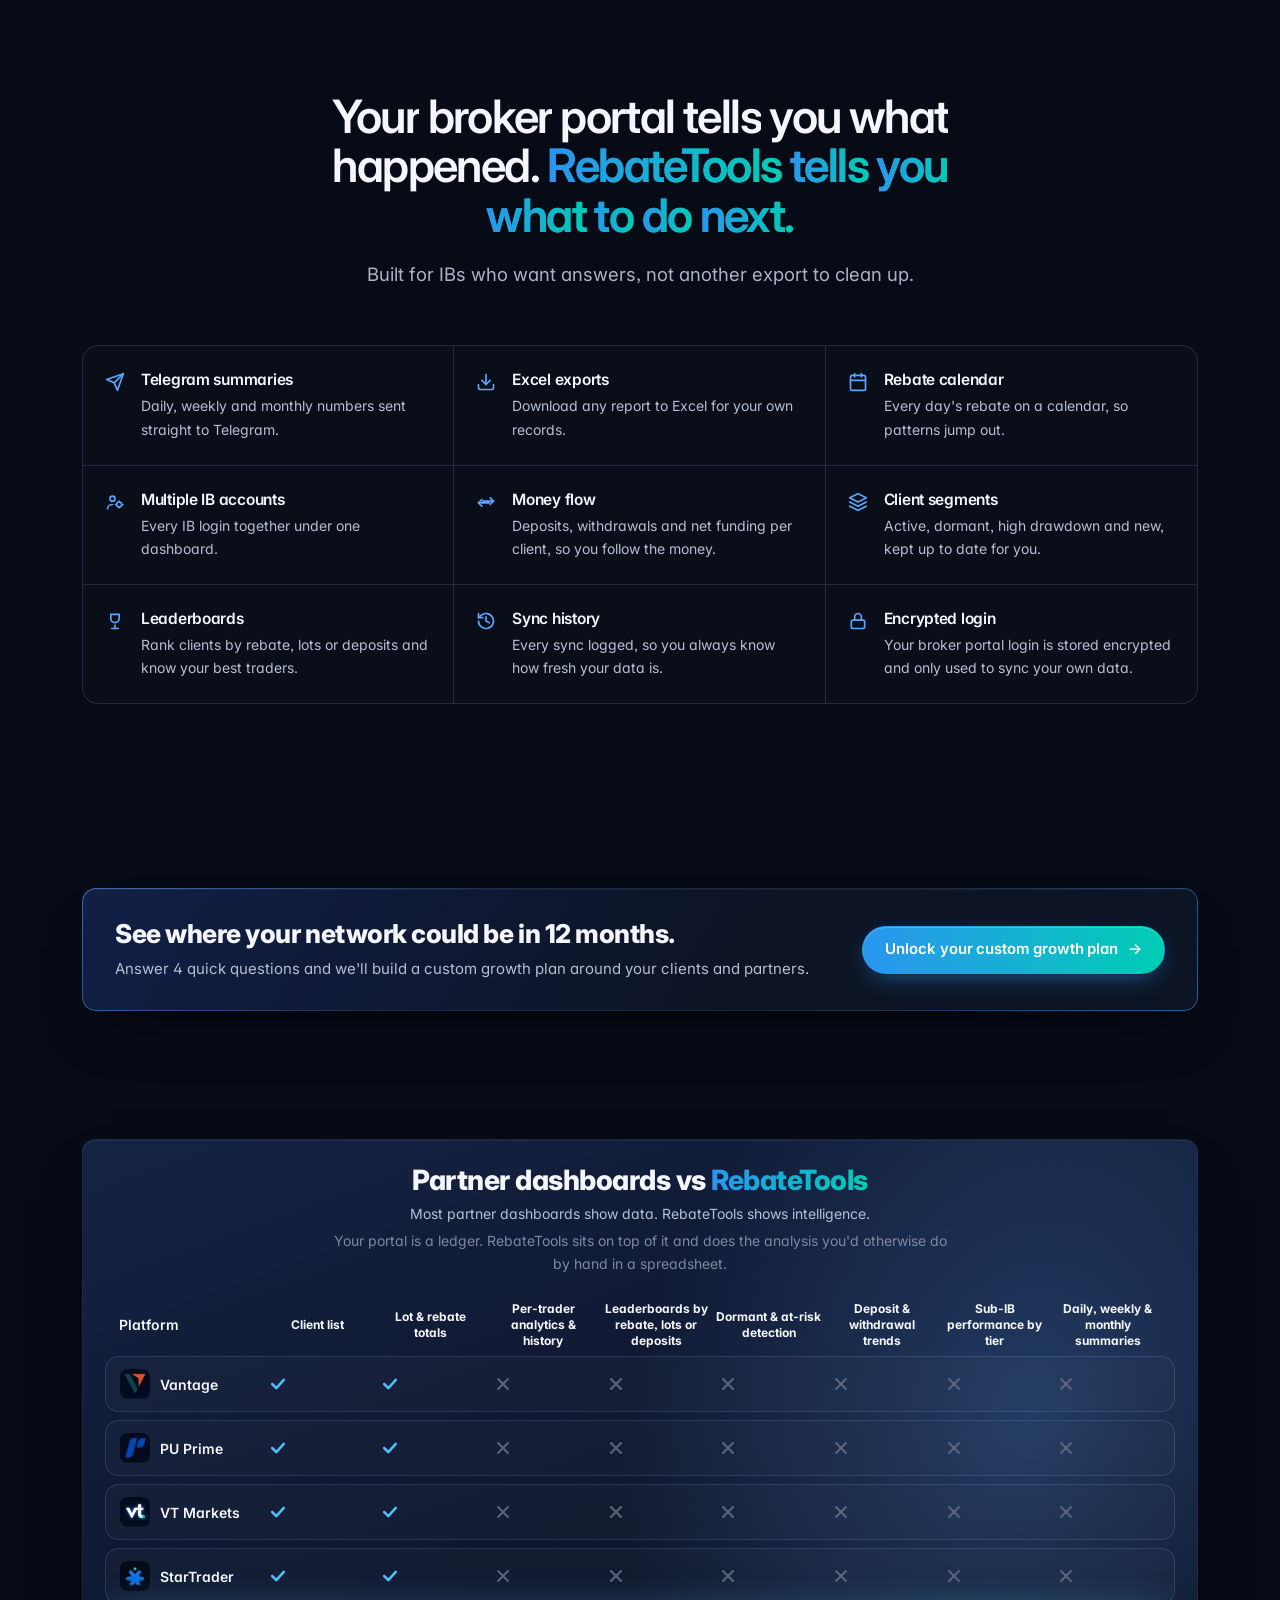
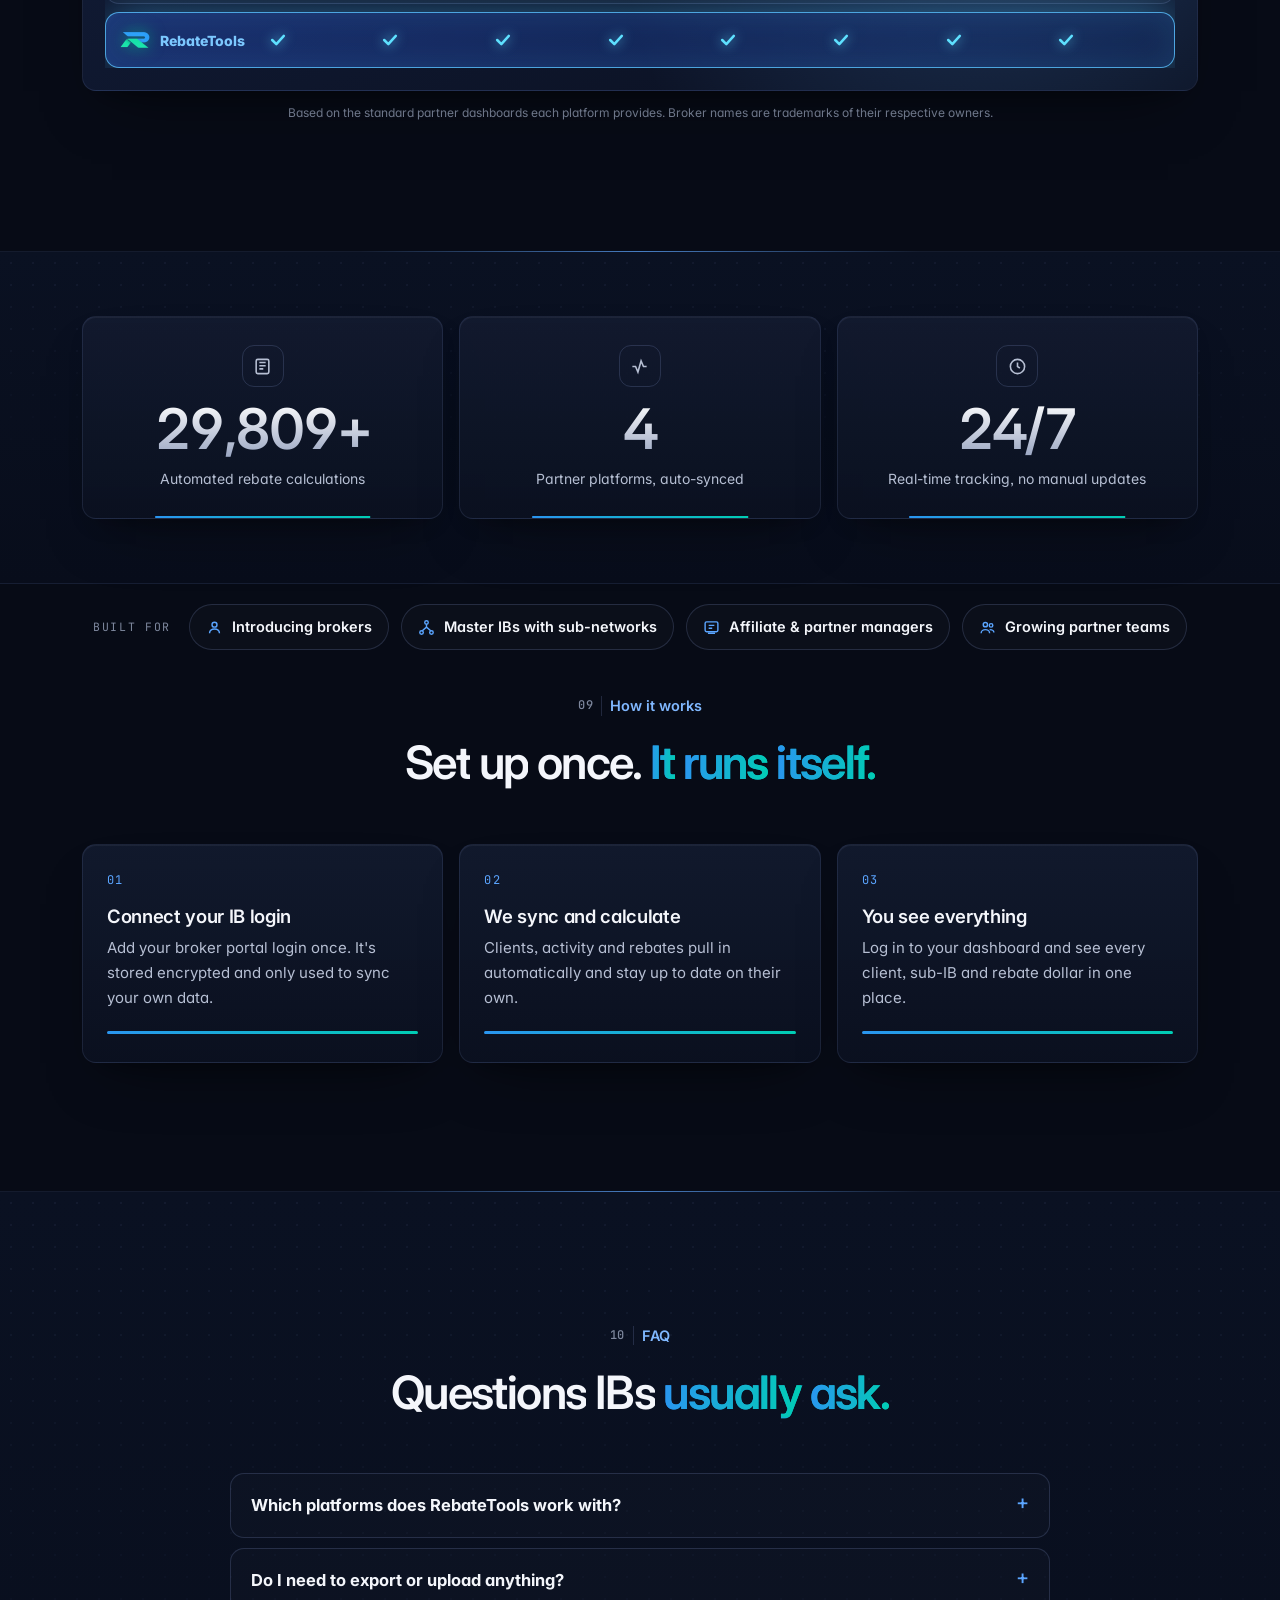
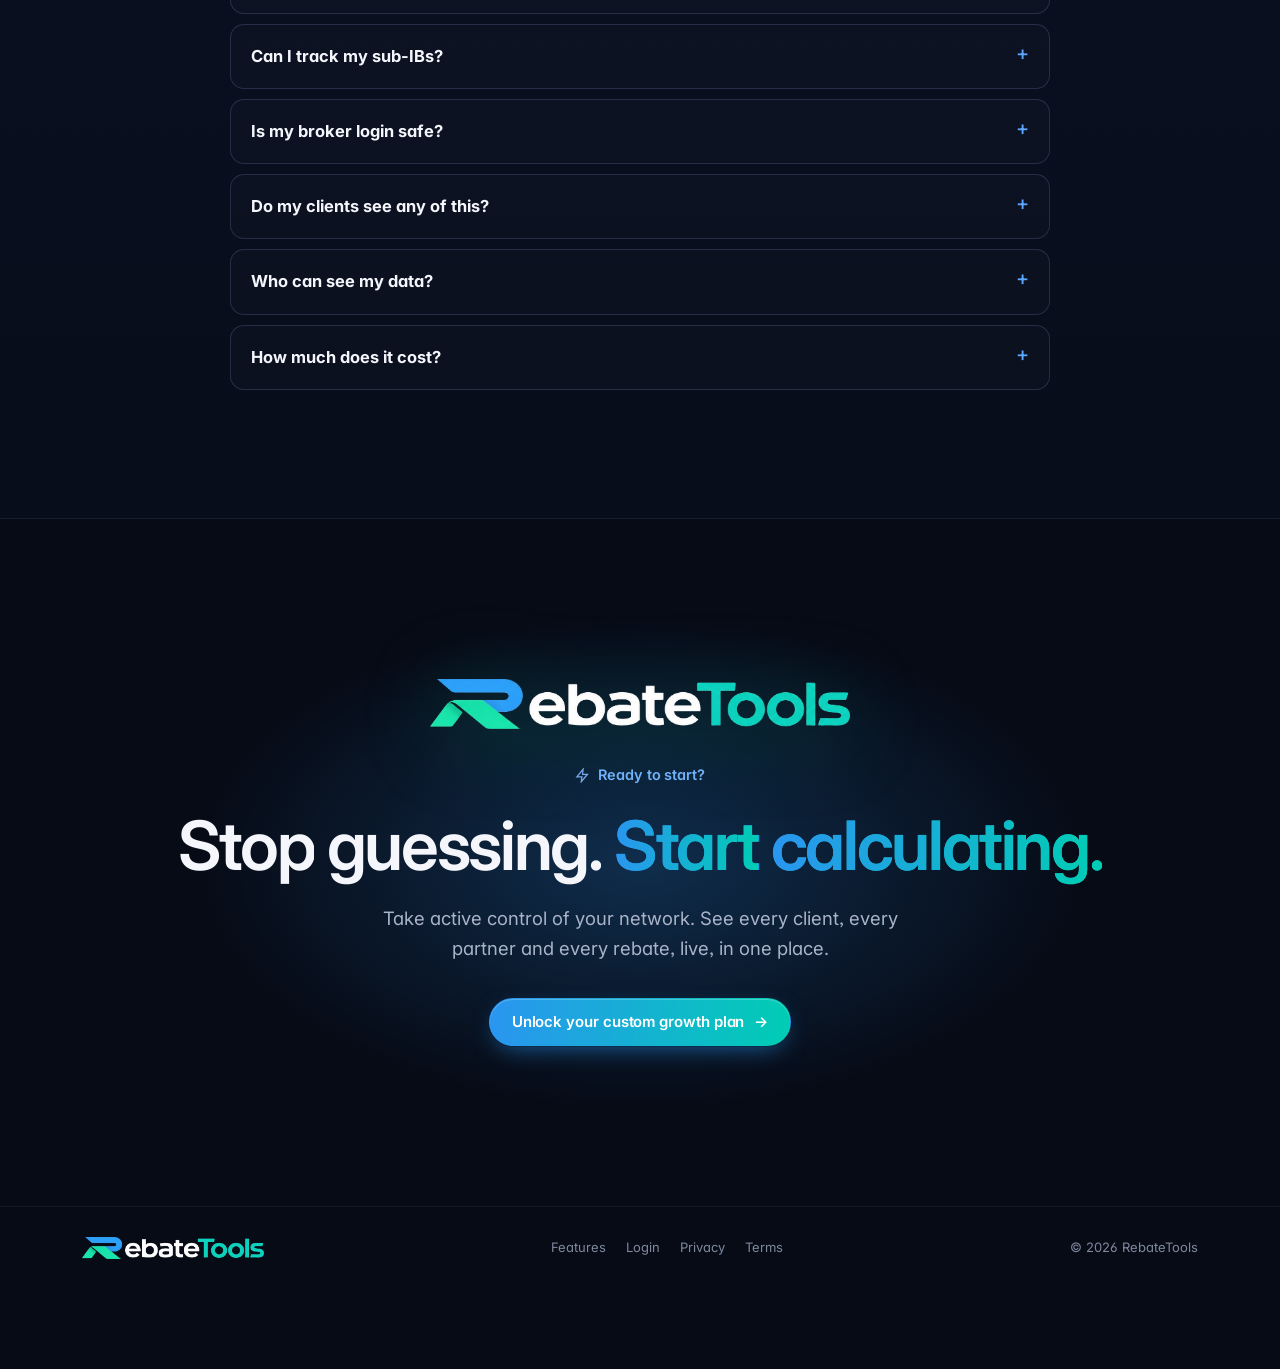
==== commit e48067cf: "Turn on Whop pixel for the RebateTools Whop business Co-Authored-By: Claude Opus 5.5 <noreply@anthro" ====
--- a/index.html
+++ b/index.html
@@ -611,7 +611,7 @@
      EDIT: paste your Whop account ID (starts with biz_, from your Whop dashboard URL). Leave empty to disable.
      Use the same ID as WHOP_ACCOUNT_ID in Vercel so browser + server events de-duplicate. -->
 <script>
-window.WHOP_ACCOUNT_ID='';
+window.WHOP_ACCOUNT_ID='biz_D9dHlEpYFnSGme';
 if(window.WHOP_ACCOUNT_ID){!function(w,d,s,u,n,a,b){if(w[n])return;a=w[n]={q:[],t:+new Date,s:[],o:u,track:function(){a.q.push([+new Date].concat([].slice.call(arguments)))},setScope:function(){a.s=[].slice.call(arguments).filter(function(x){return typeof x==="string"});a.q.push([+new Date,"setScope"].concat(a.s))},scope:function(){var c=[].slice.call(arguments);return{track:function(){a.q.push([+new Date].concat([].slice.call(arguments)).concat([{__scope:c}]))}}}};b=d.createElement(s);b.async=1;b.src=u+"/s.js";d.getElementsByTagName(s)[0].parentNode.insertBefore(b,d.getElementsByTagName(s)[0])}(window,document,"script","https://t.whop.tw","whop");whop.setScope(window.WHOP_ACCOUNT_ID);whop.track("page");}
 </script>
 <!-- ===== Meta Pixel =====
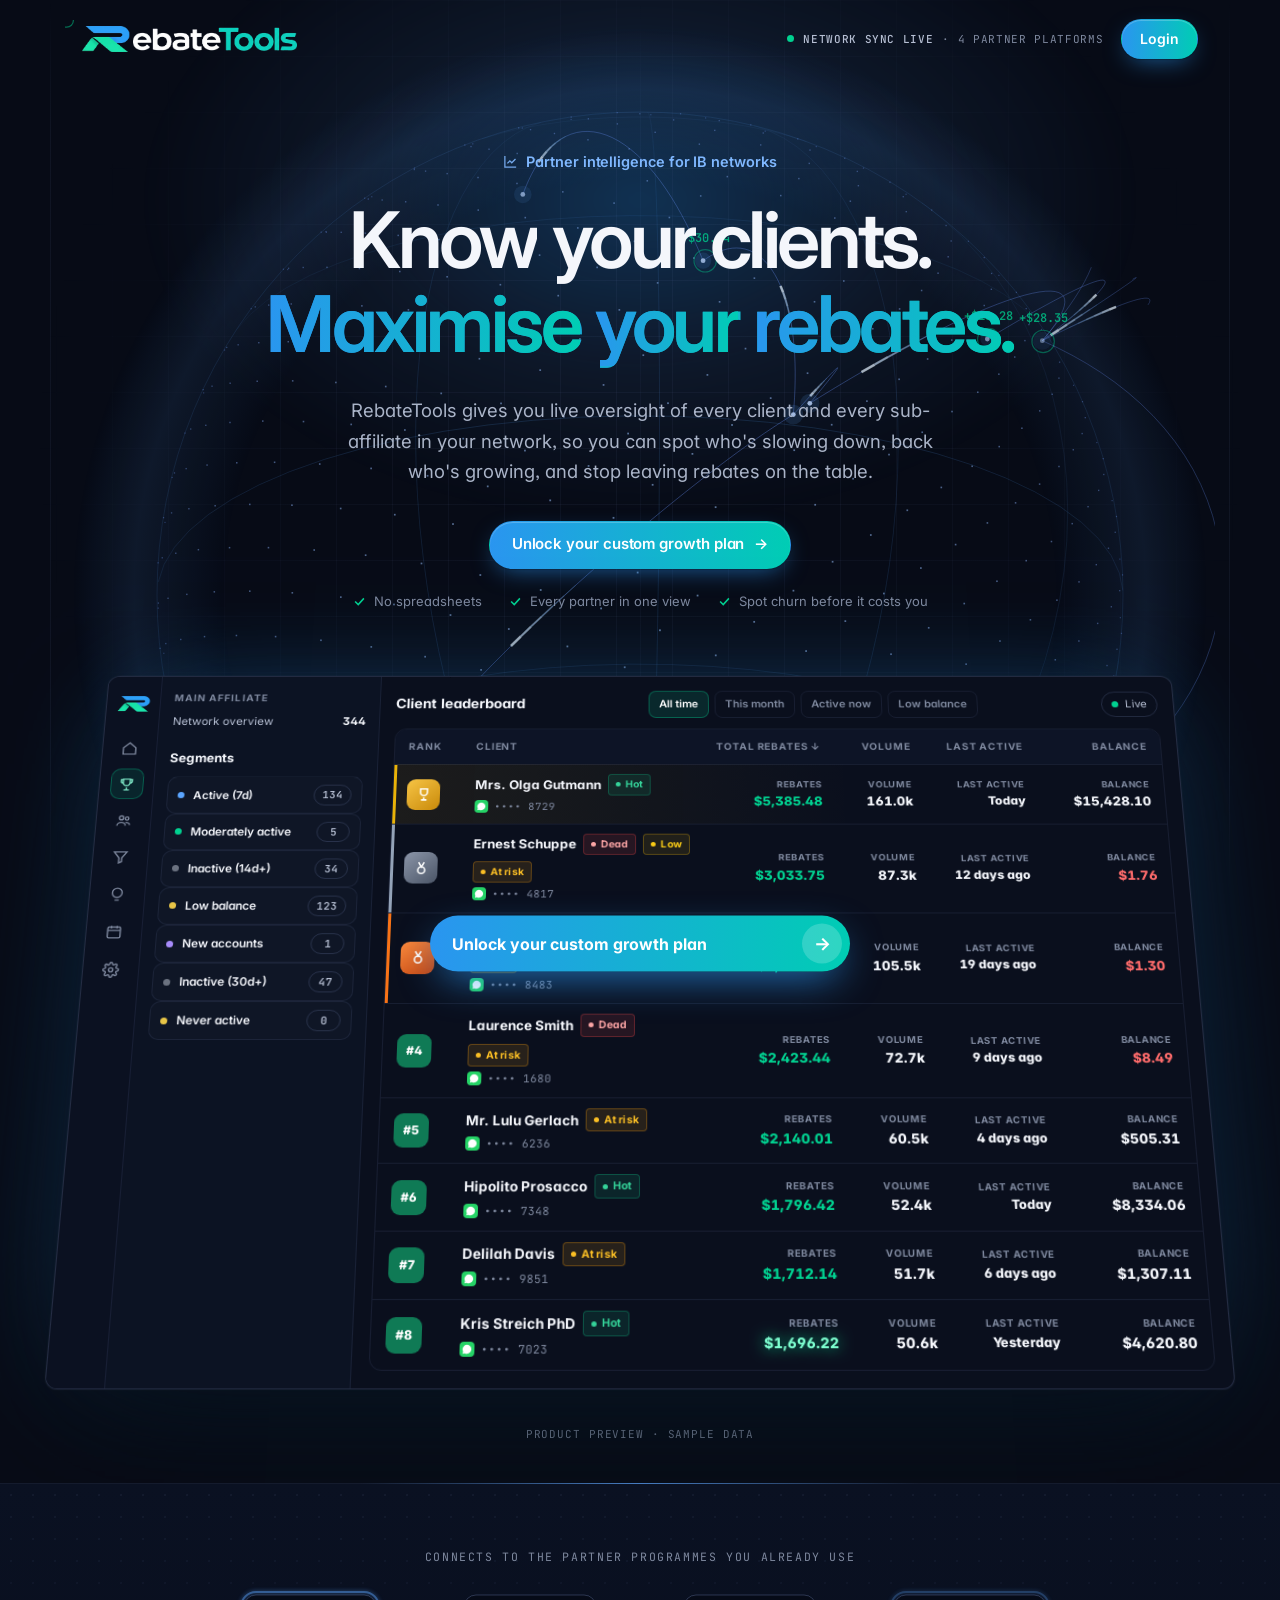
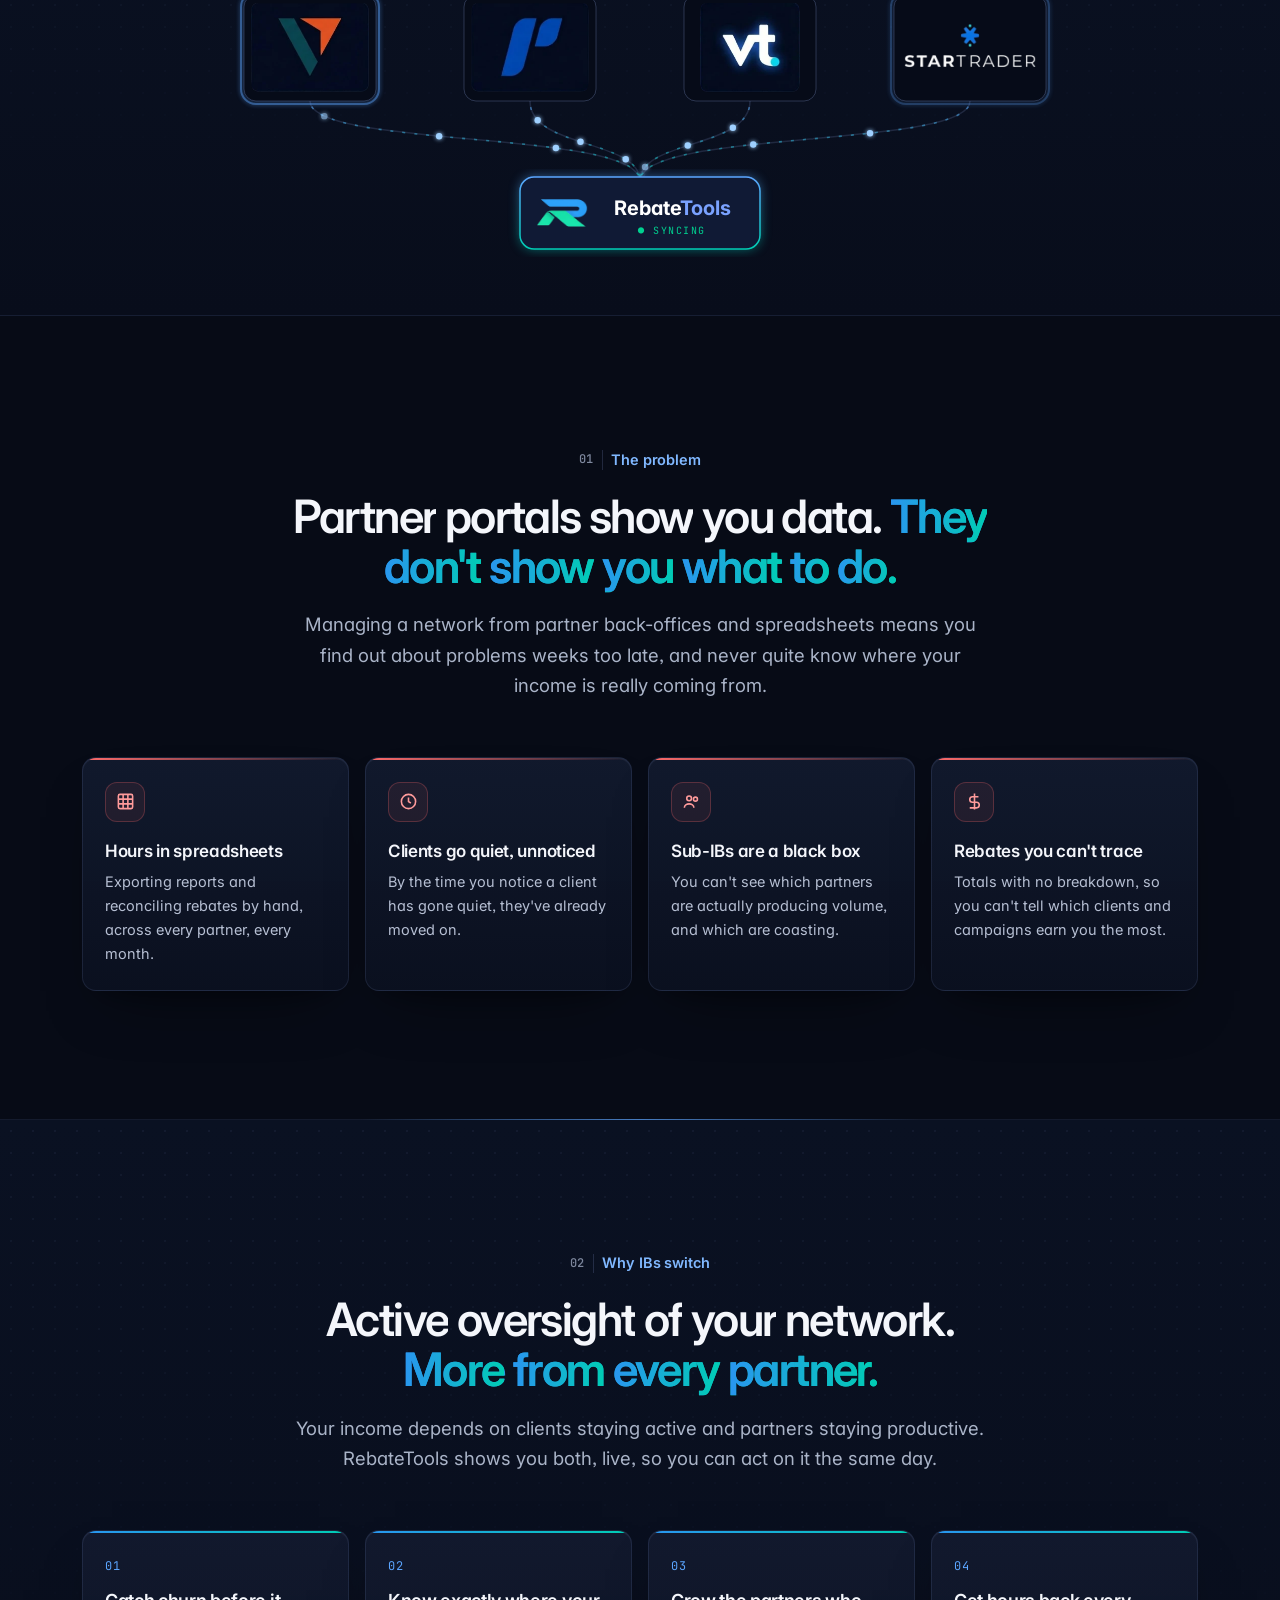
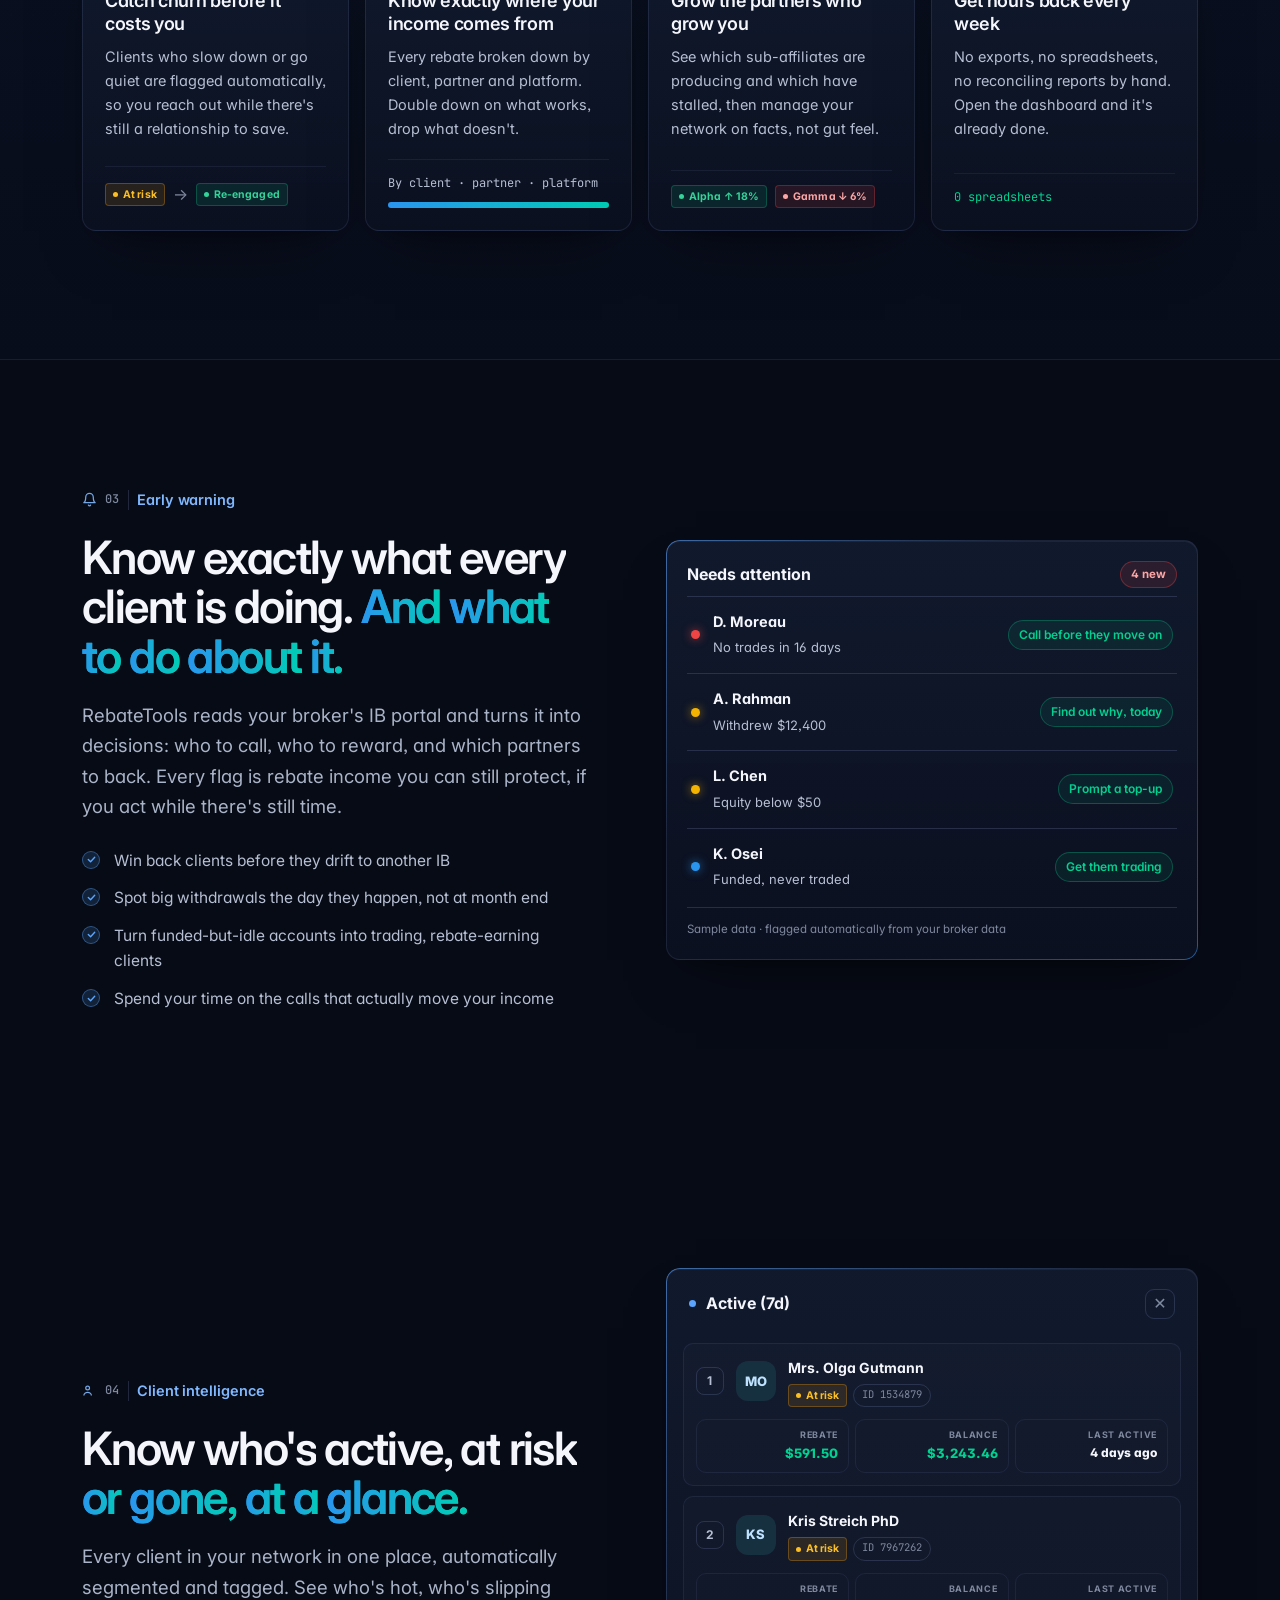
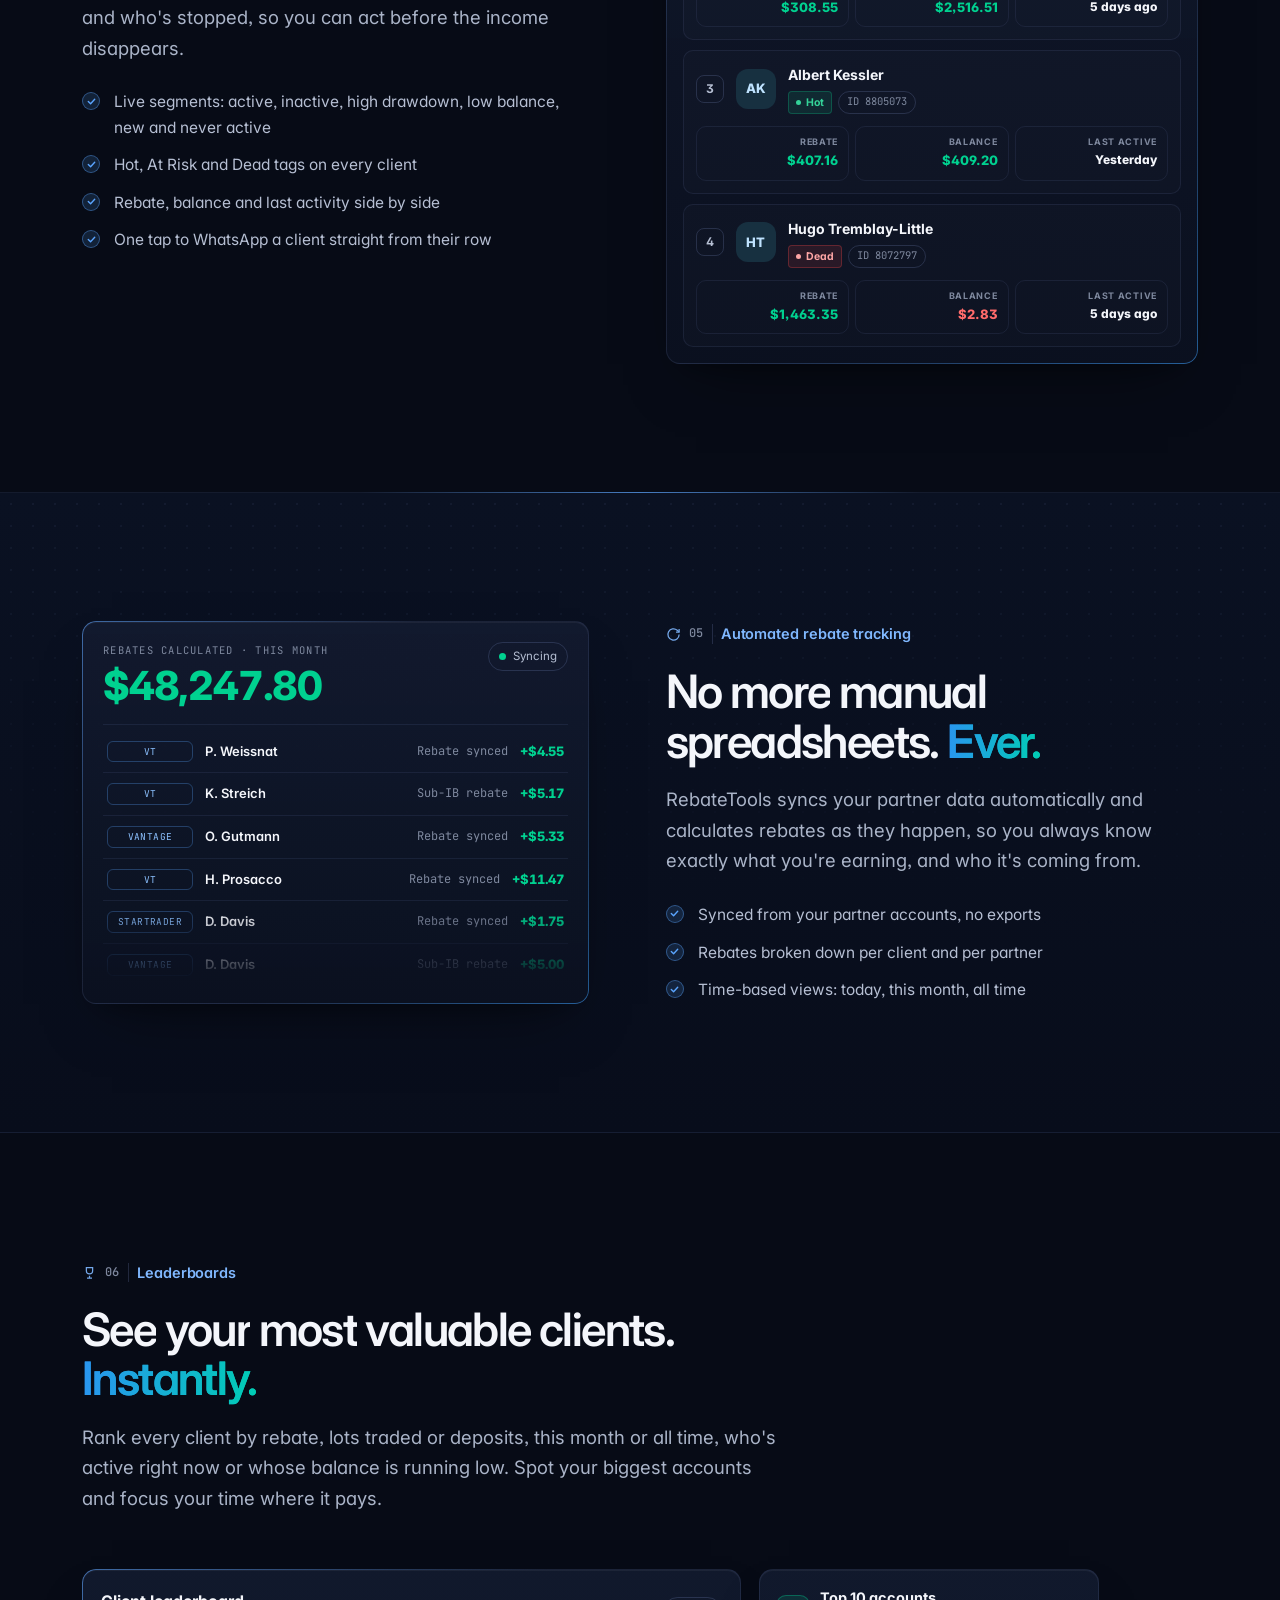
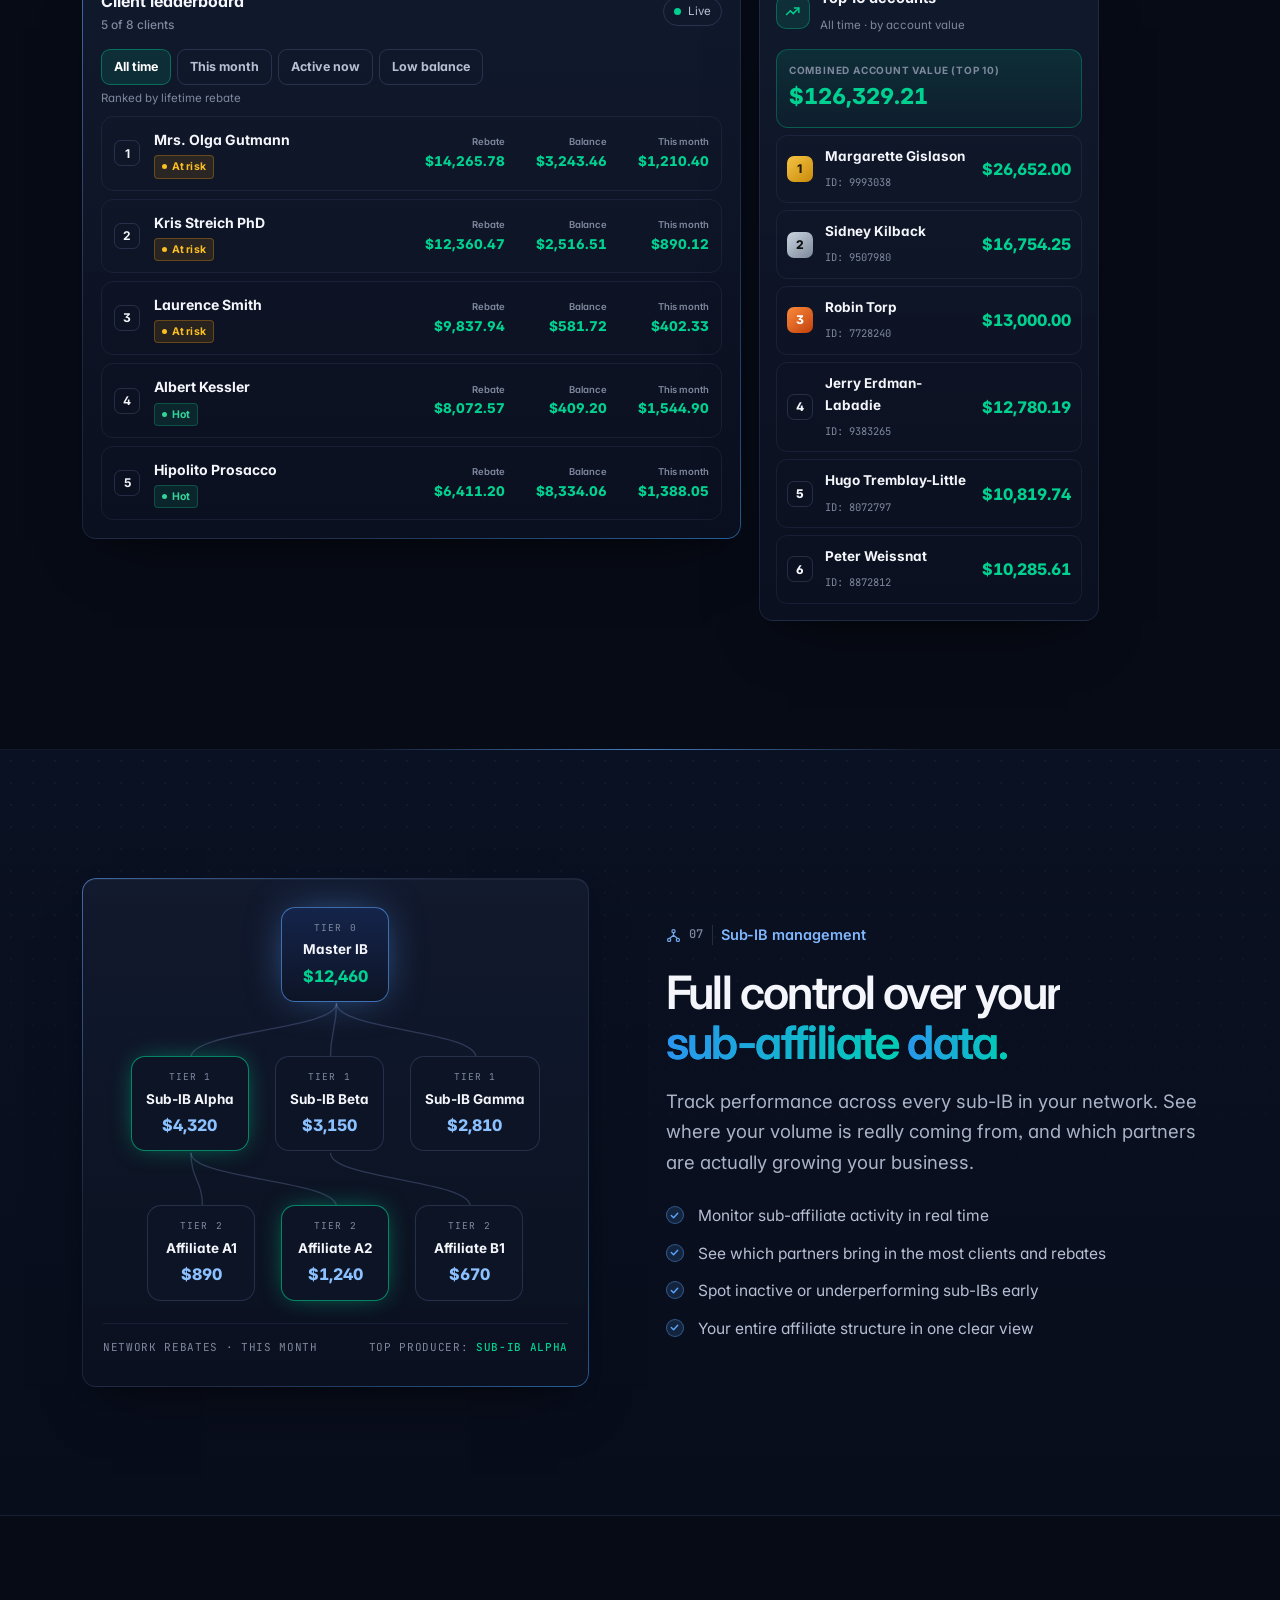
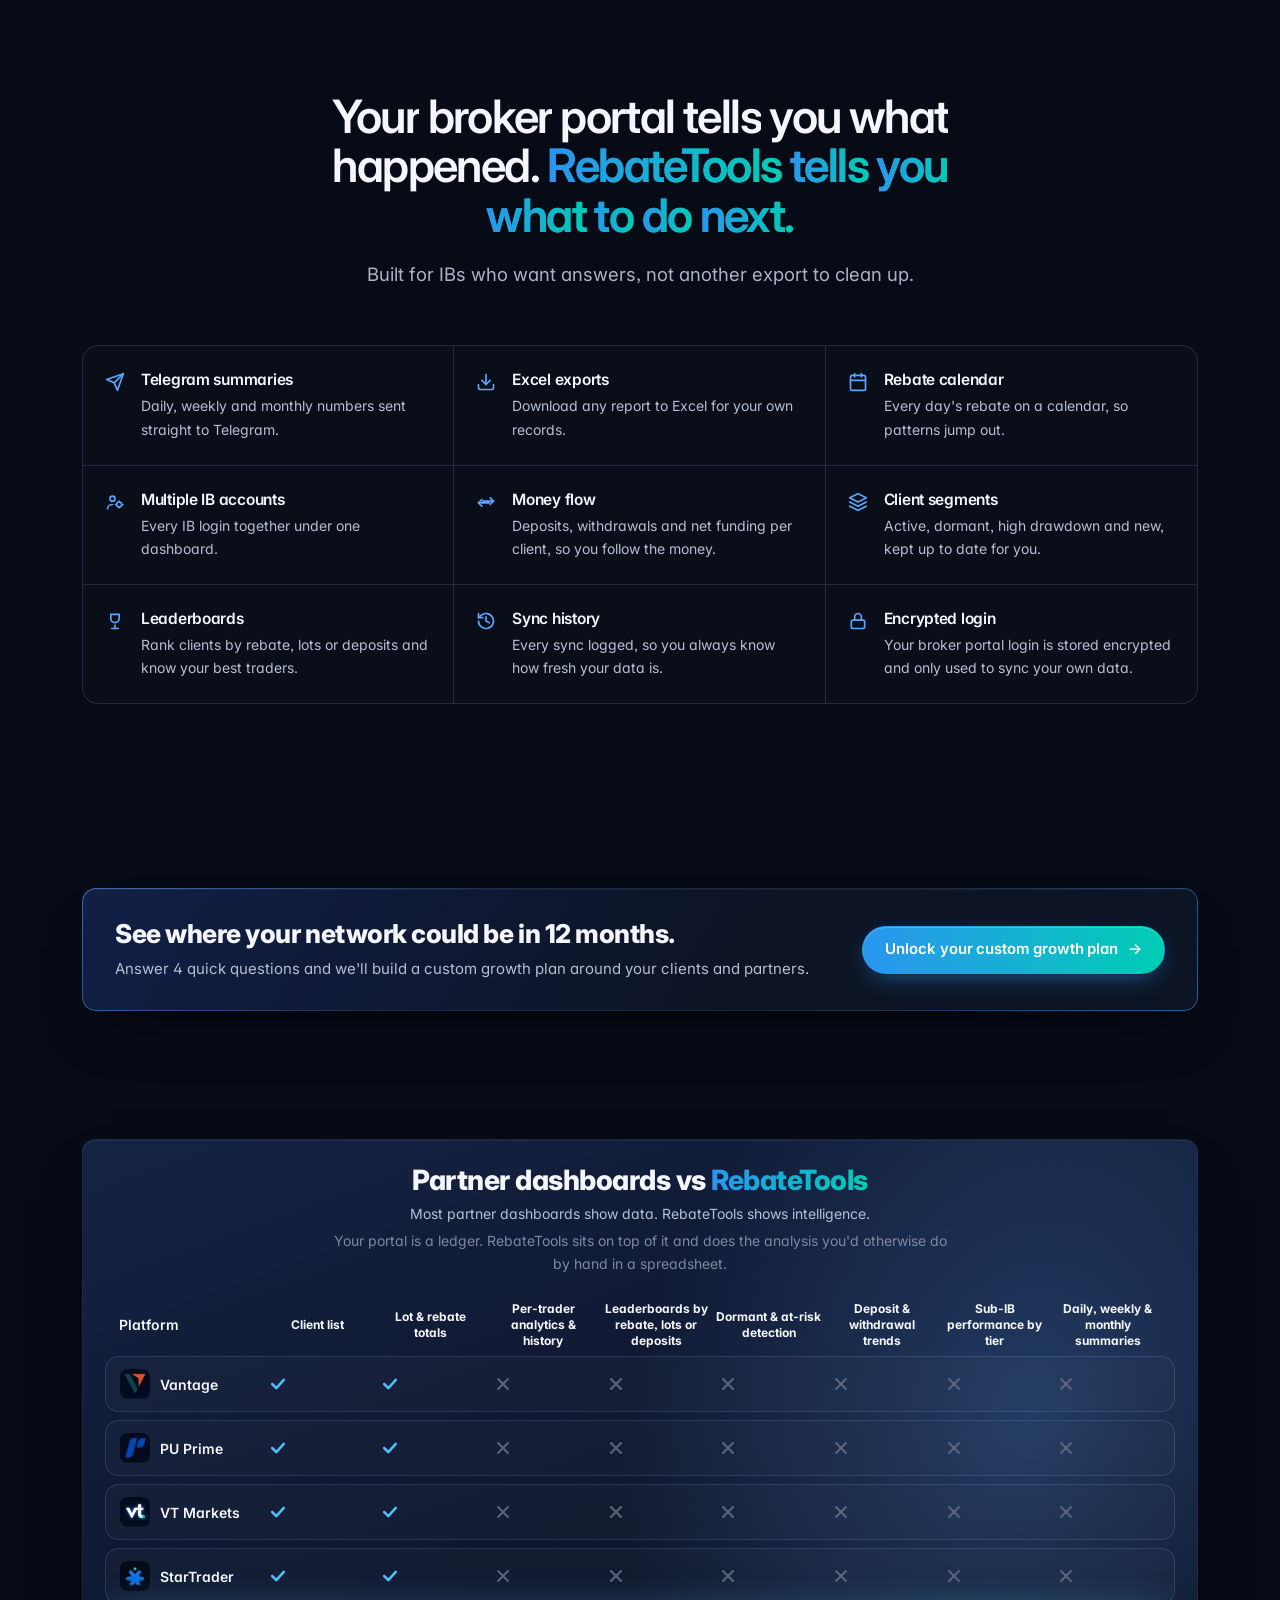
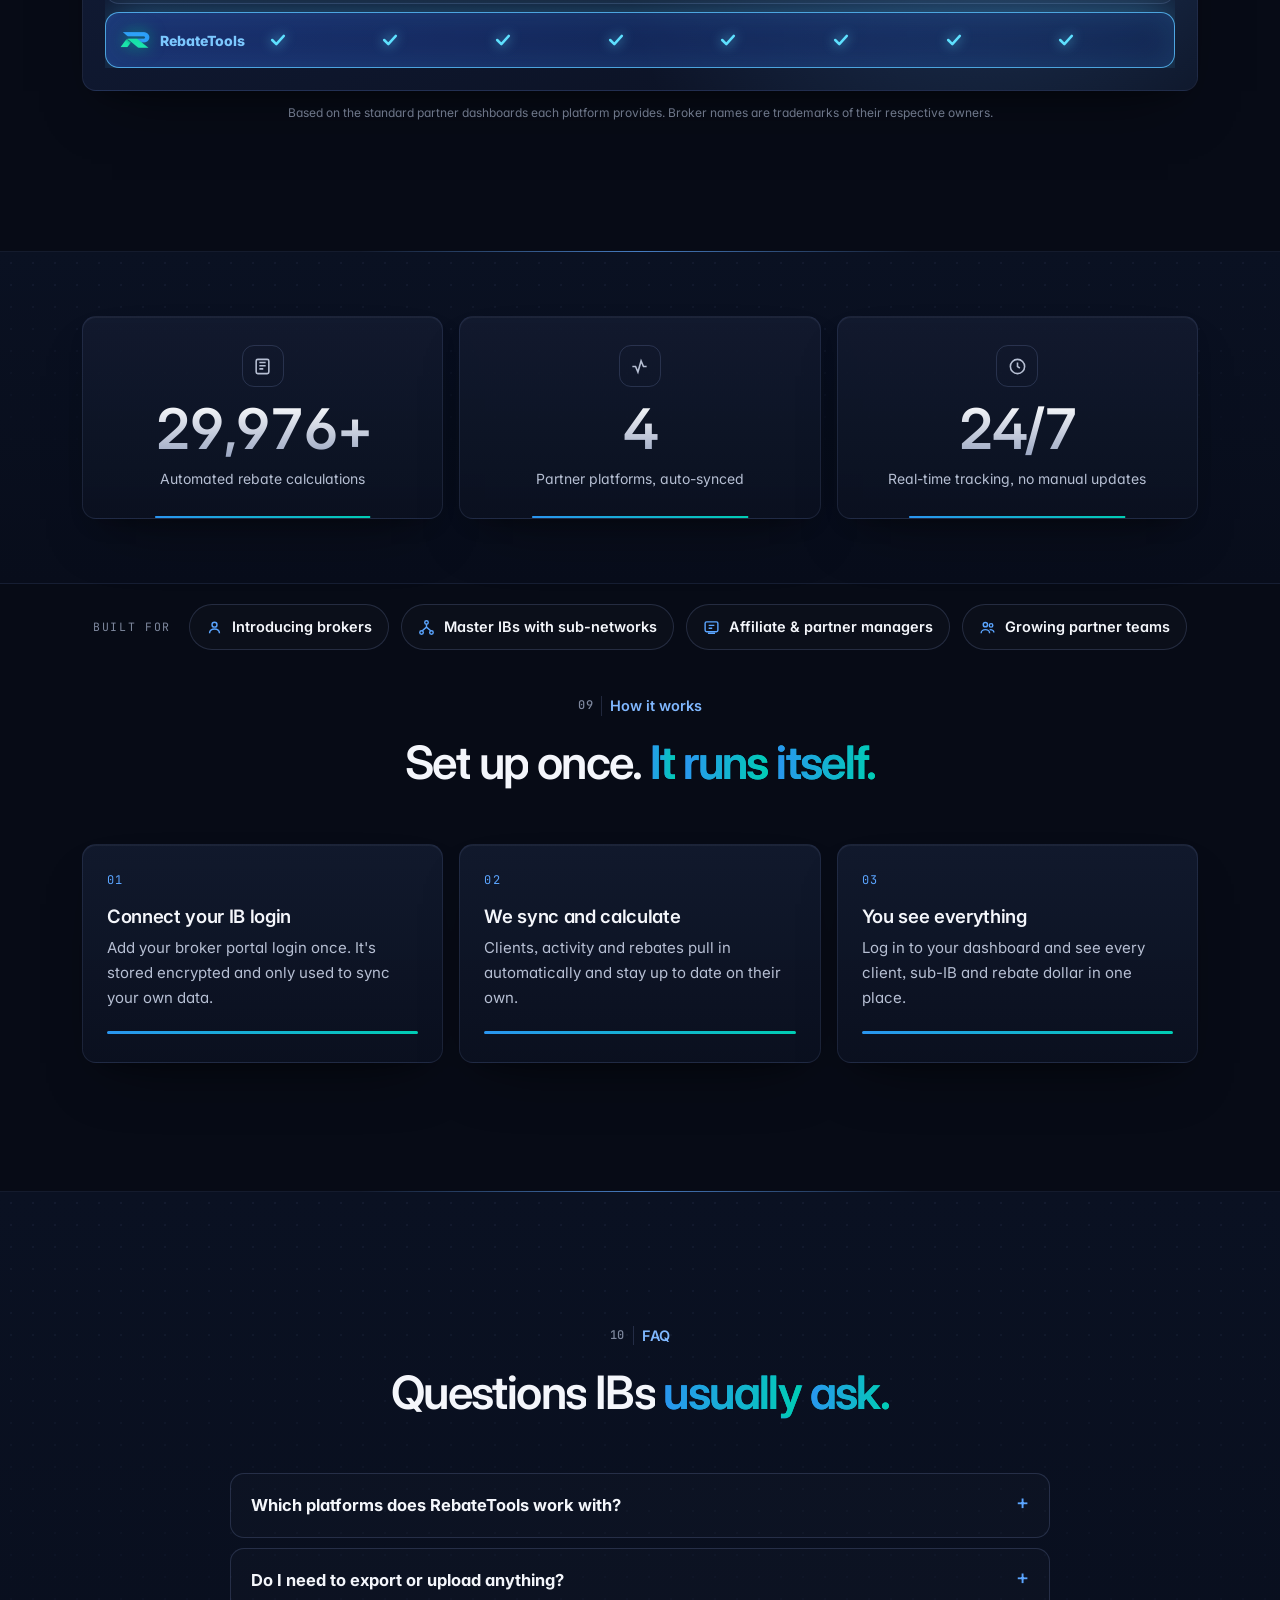
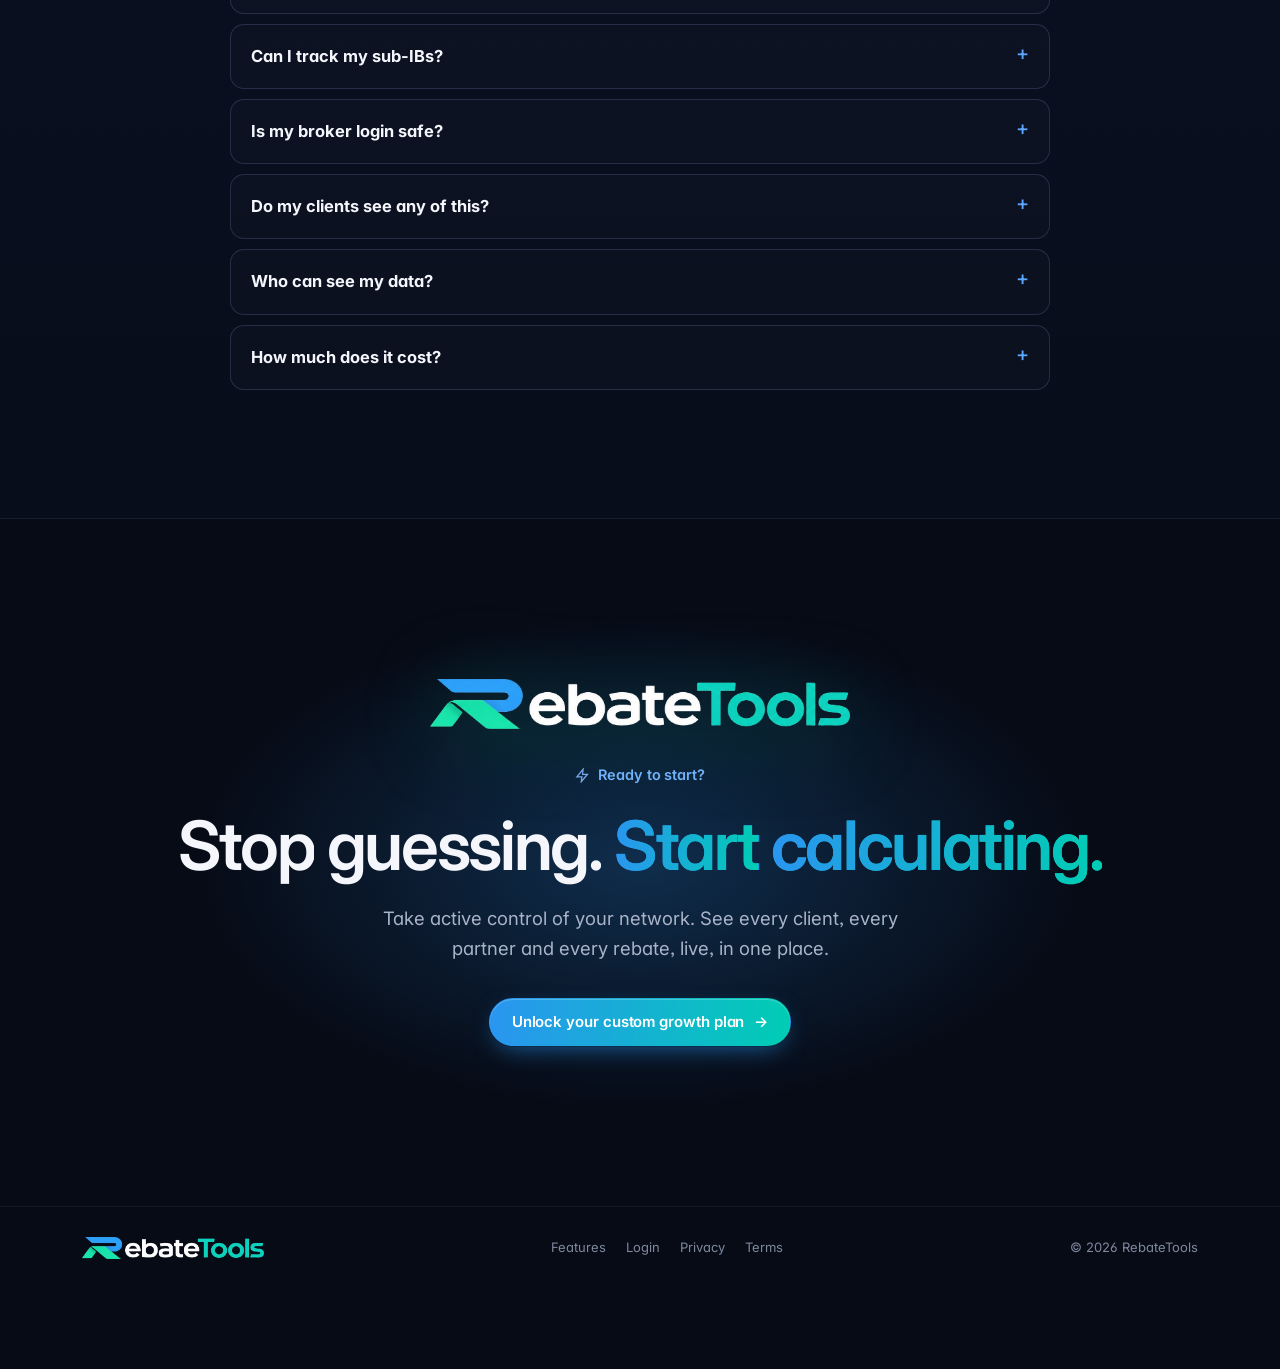
==== commit e878804f: "Point Whop pixel at the renamed Rebate Tools business Co-Authored-By: Claude Opus 5.5 <noreply@anthr" ====
--- a/index.html
+++ b/index.html
@@ -611,7 +611,7 @@
      EDIT: paste your Whop account ID (starts with biz_, from your Whop dashboard URL). Leave empty to disable.
      Use the same ID as WHOP_ACCOUNT_ID in Vercel so browser + server events de-duplicate. -->
 <script>
-window.WHOP_ACCOUNT_ID='biz_D9dHlEpYFnSGme';
+window.WHOP_ACCOUNT_ID='biz_fLWW7e2DlIBa7F';
 if(window.WHOP_ACCOUNT_ID){!function(w,d,s,u,n,a,b){if(w[n])return;a=w[n]={q:[],t:+new Date,s:[],o:u,track:function(){a.q.push([+new Date].concat([].slice.call(arguments)))},setScope:function(){a.s=[].slice.call(arguments).filter(function(x){return typeof x==="string"});a.q.push([+new Date,"setScope"].concat(a.s))},scope:function(){var c=[].slice.call(arguments);return{track:function(){a.q.push([+new Date].concat([].slice.call(arguments)).concat([{__scope:c}]))}}}};b=d.createElement(s);b.async=1;b.src=u+"/s.js";d.getElementsByTagName(s)[0].parentNode.insertBefore(b,d.getElementsByTagName(s)[0])}(window,document,"script","https://t.whop.tw","whop");whop.setScope(window.WHOP_ACCOUNT_ID);whop.track("page");}
 </script>
 <!-- ===== Meta Pixel =====
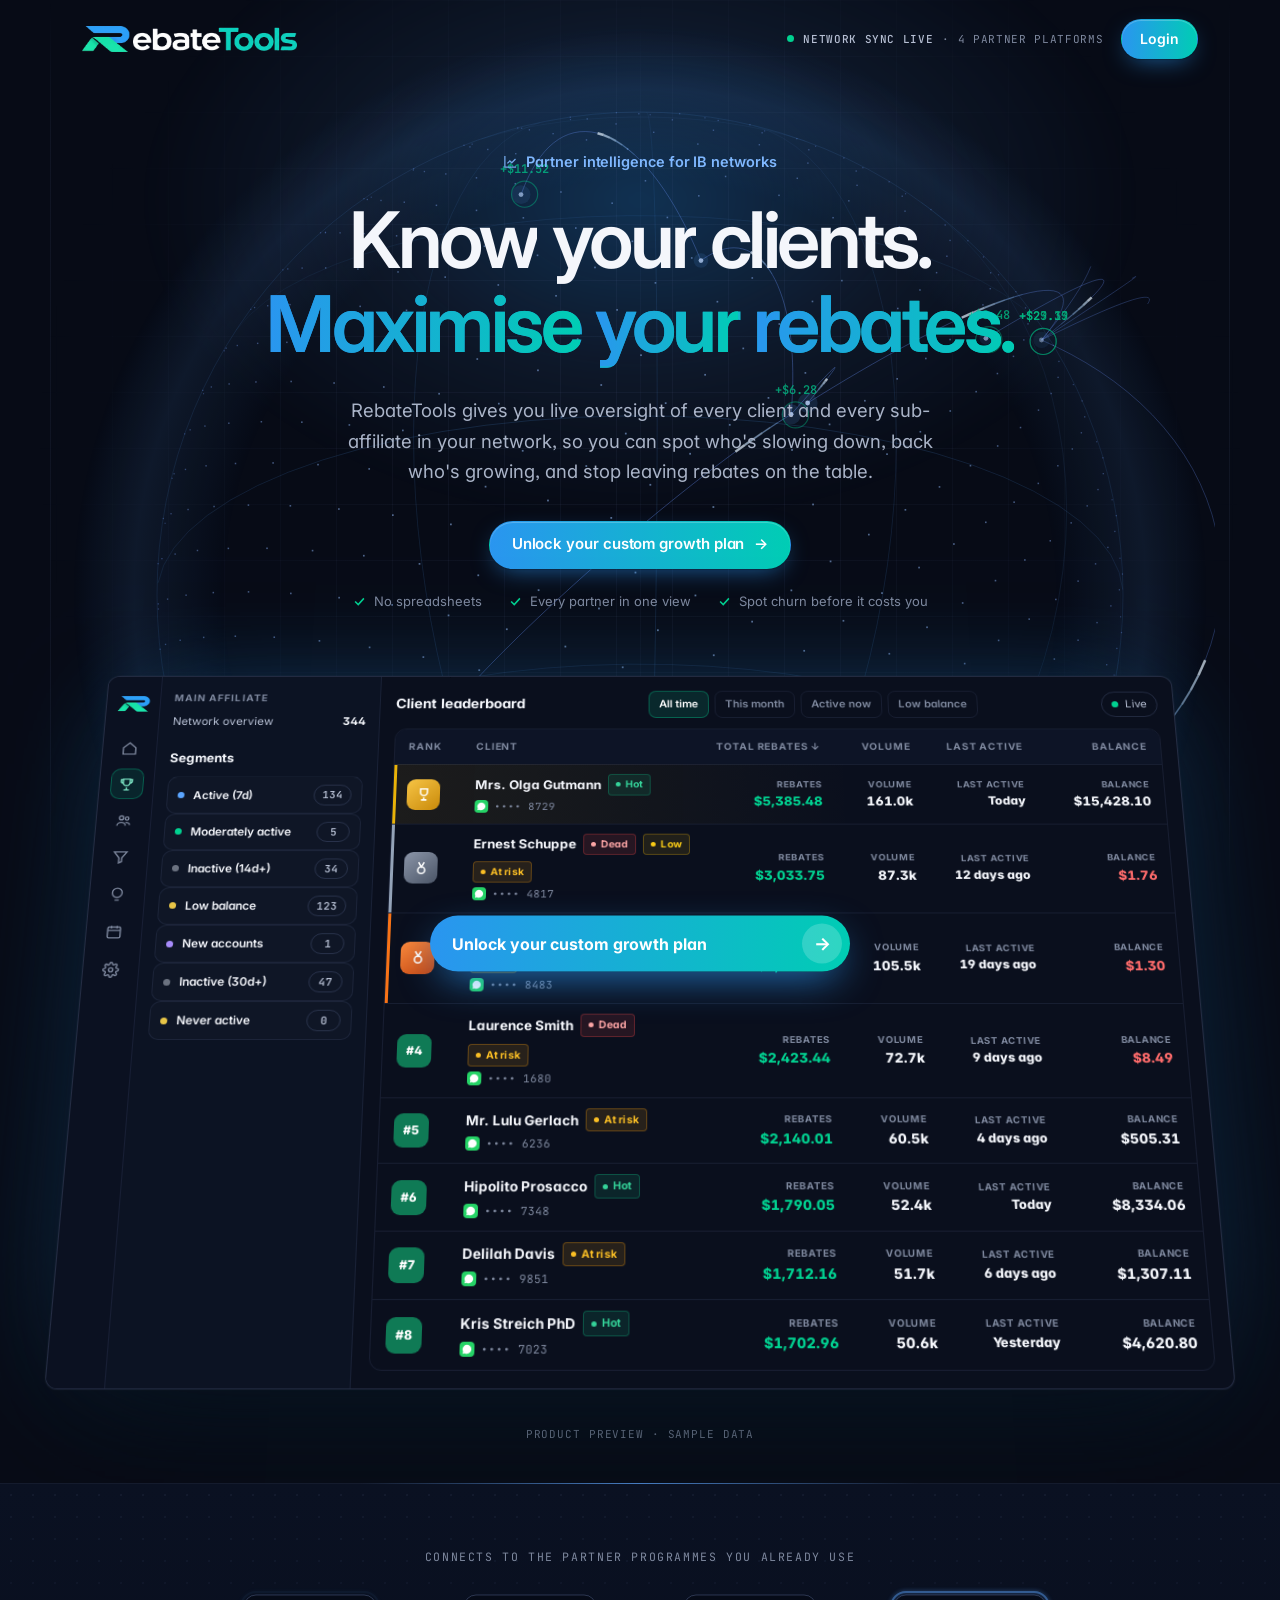
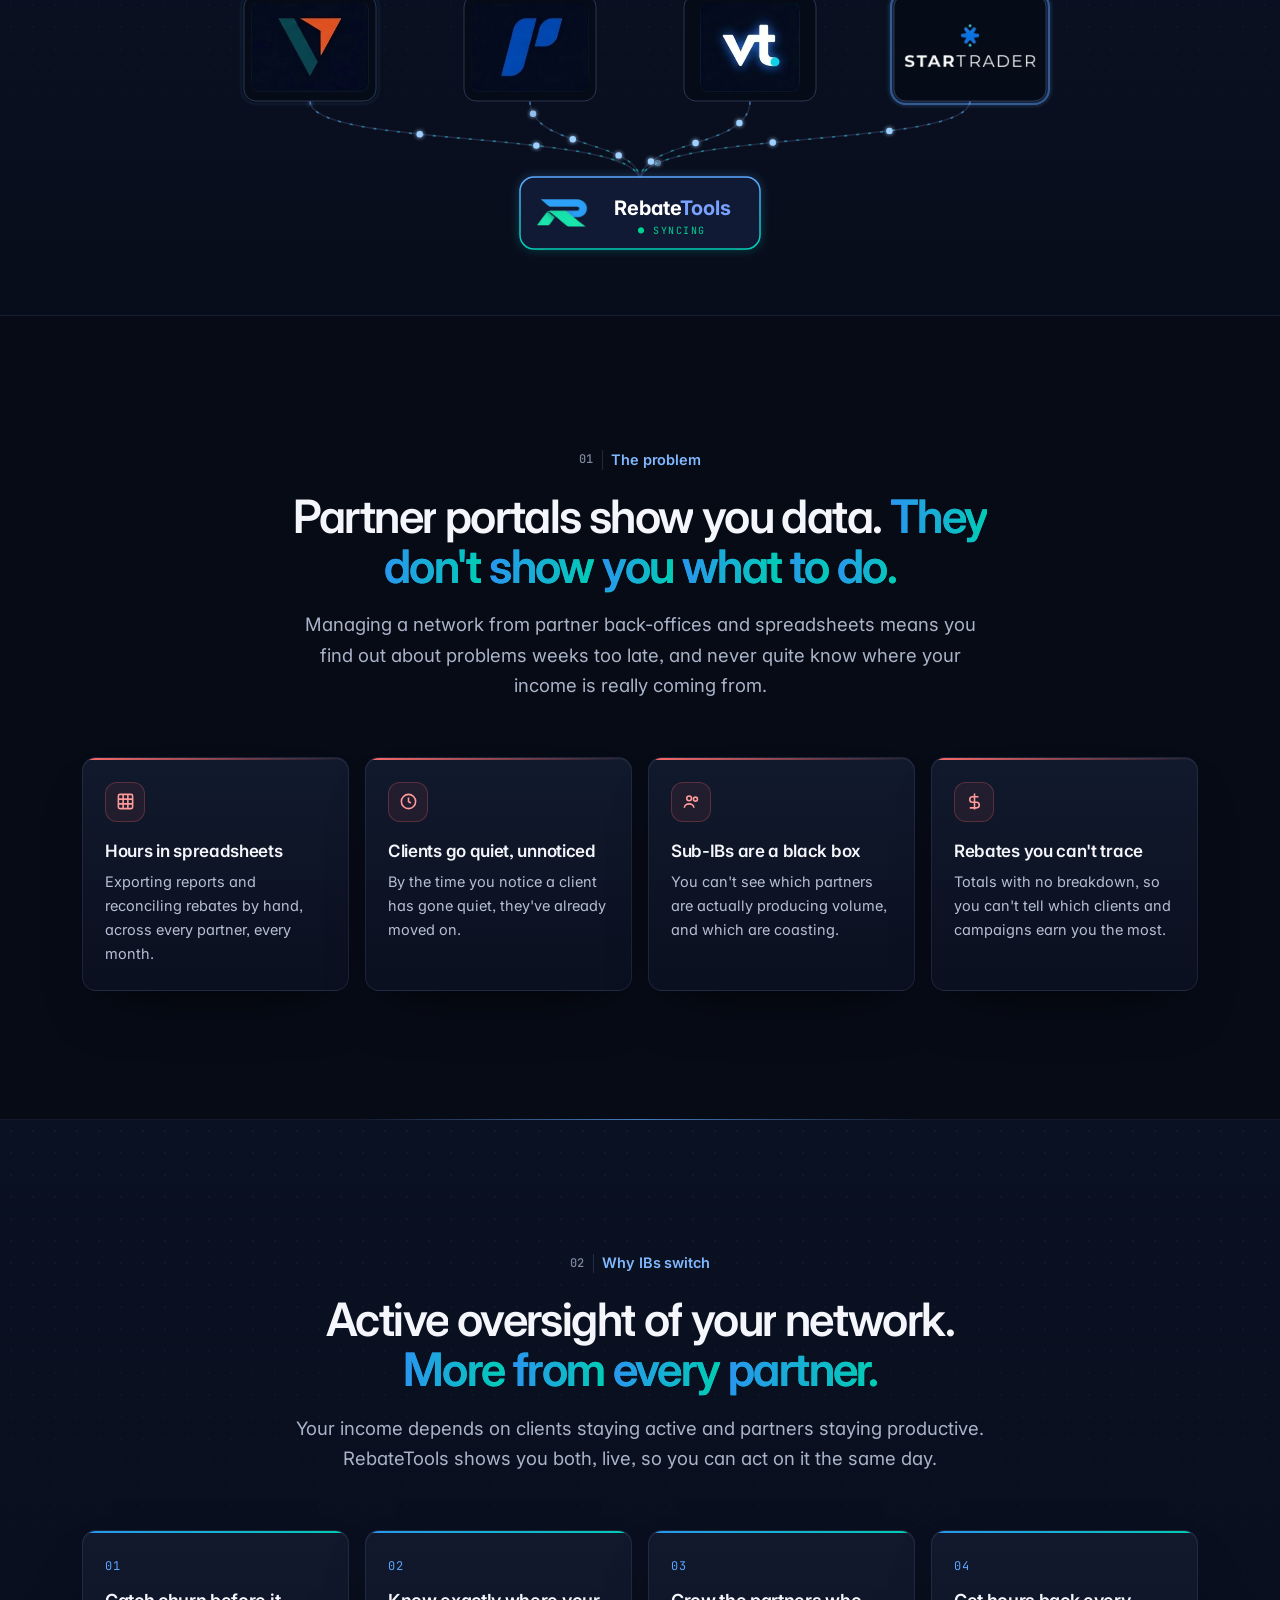
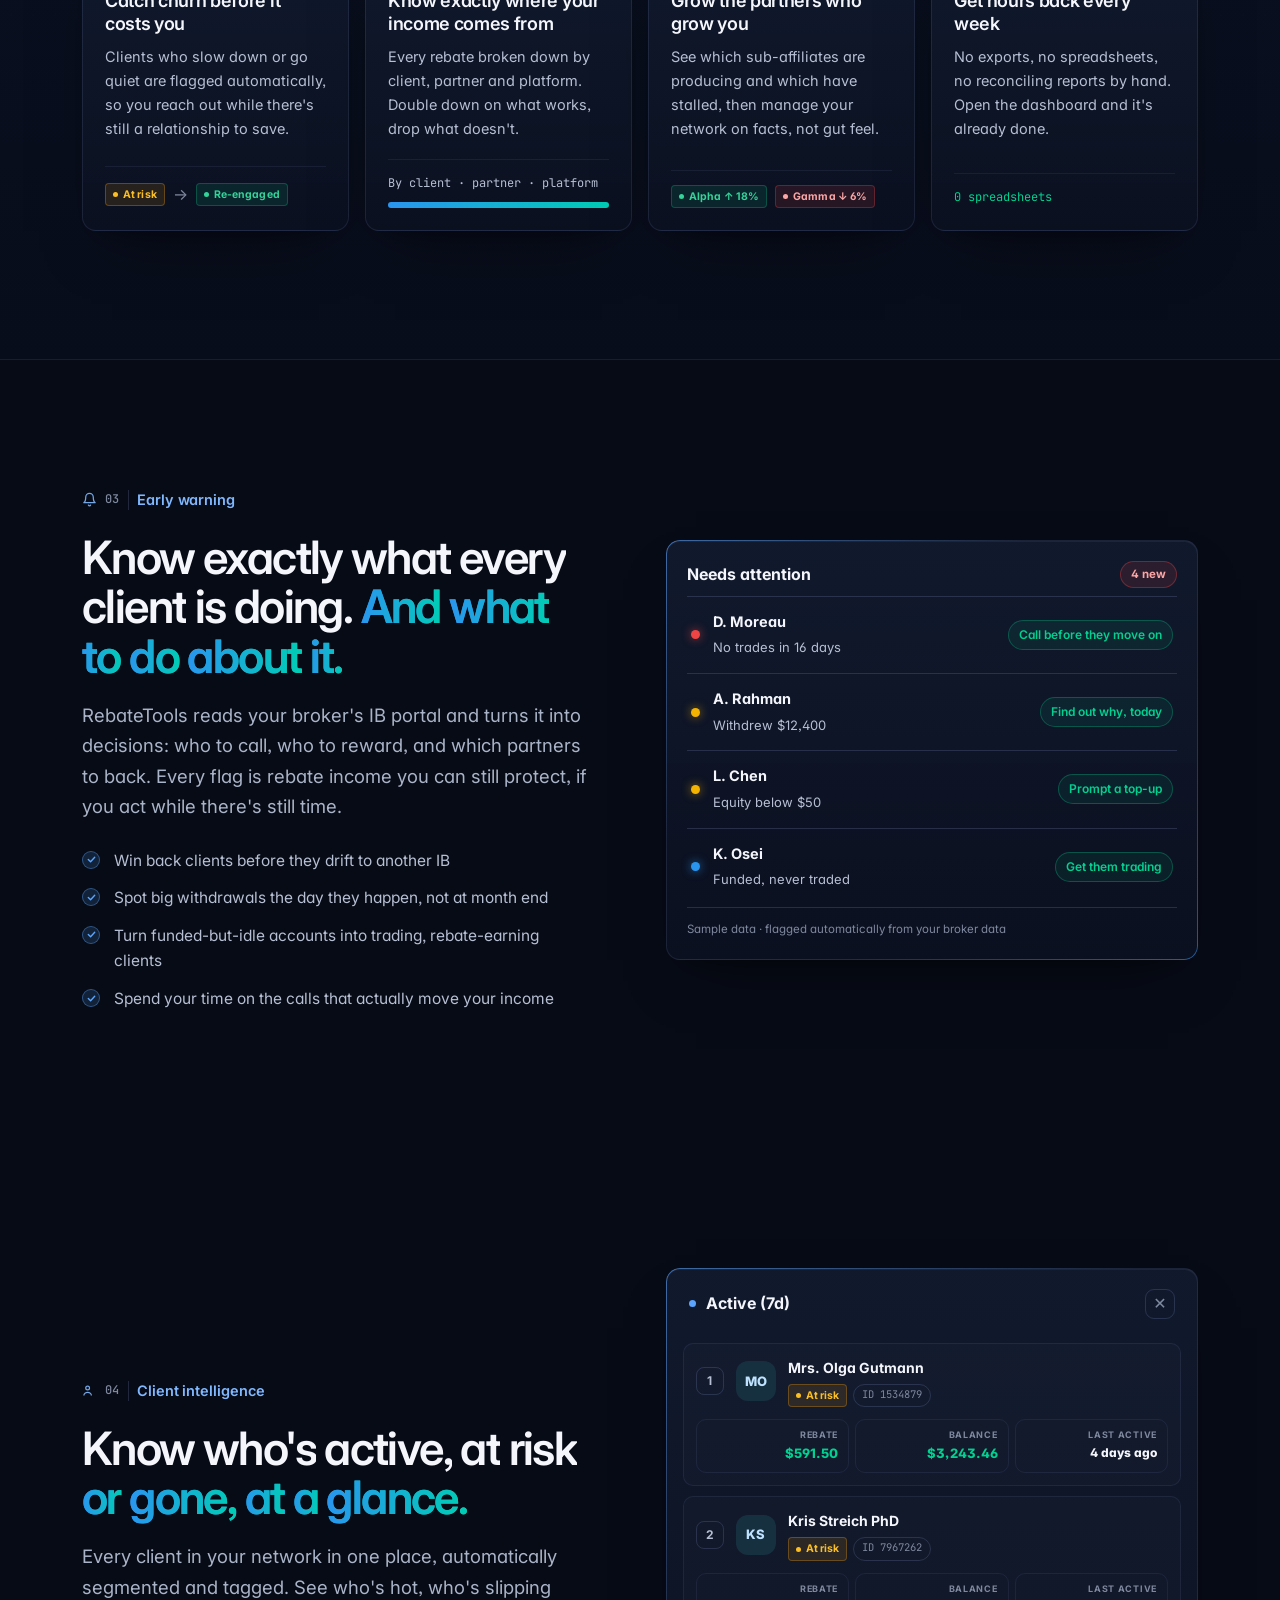
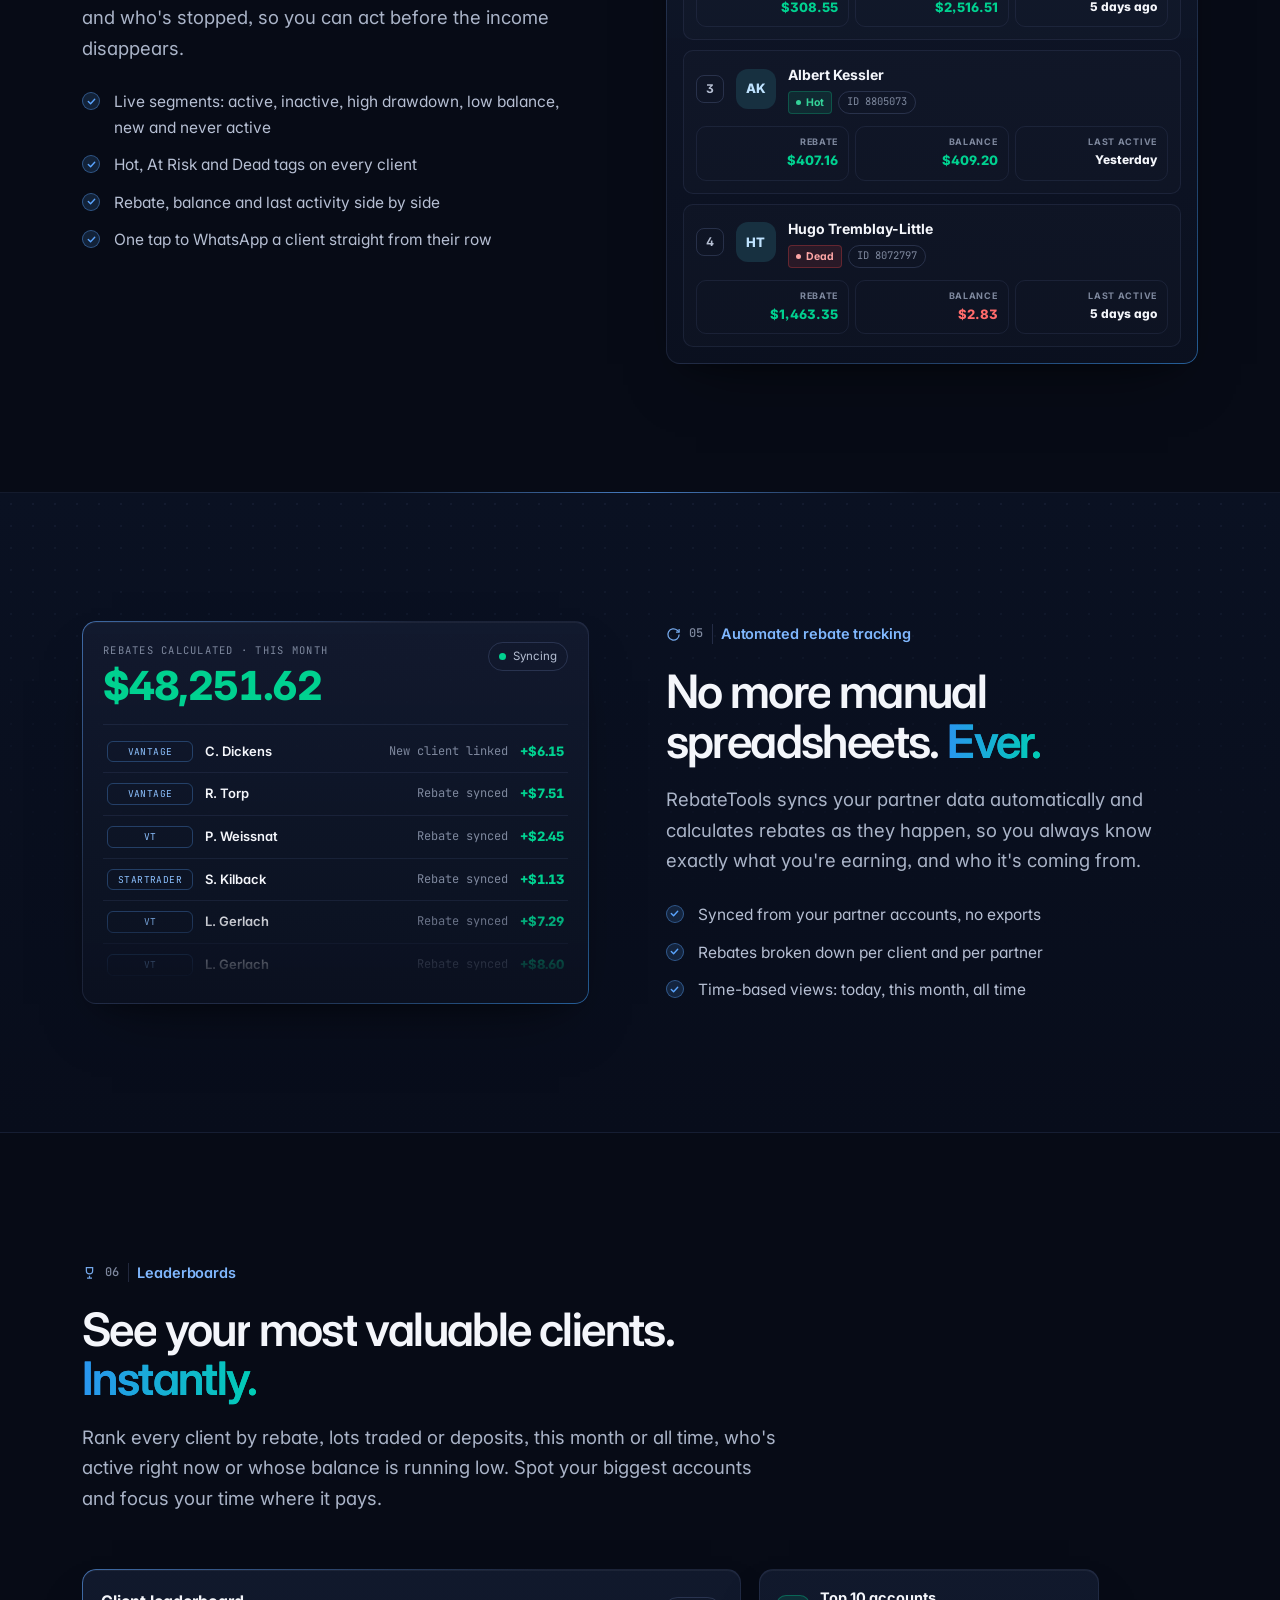
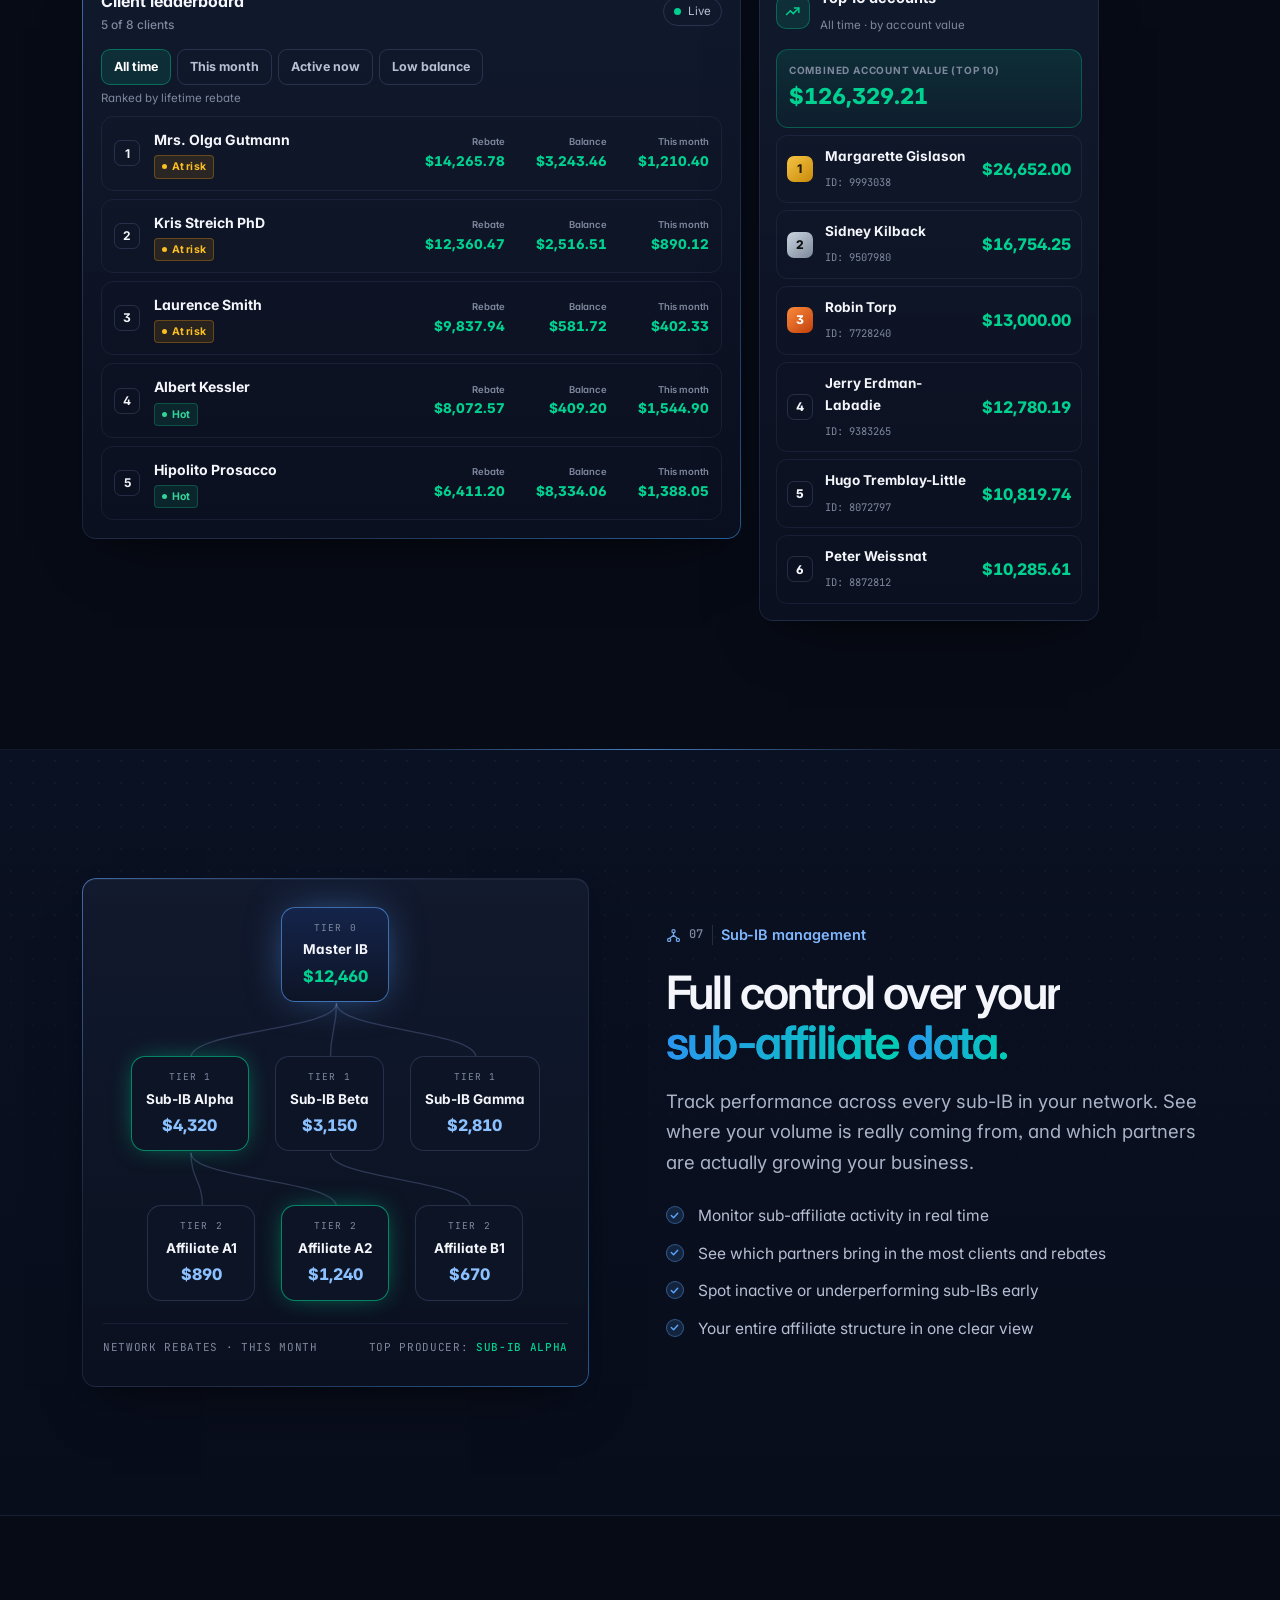
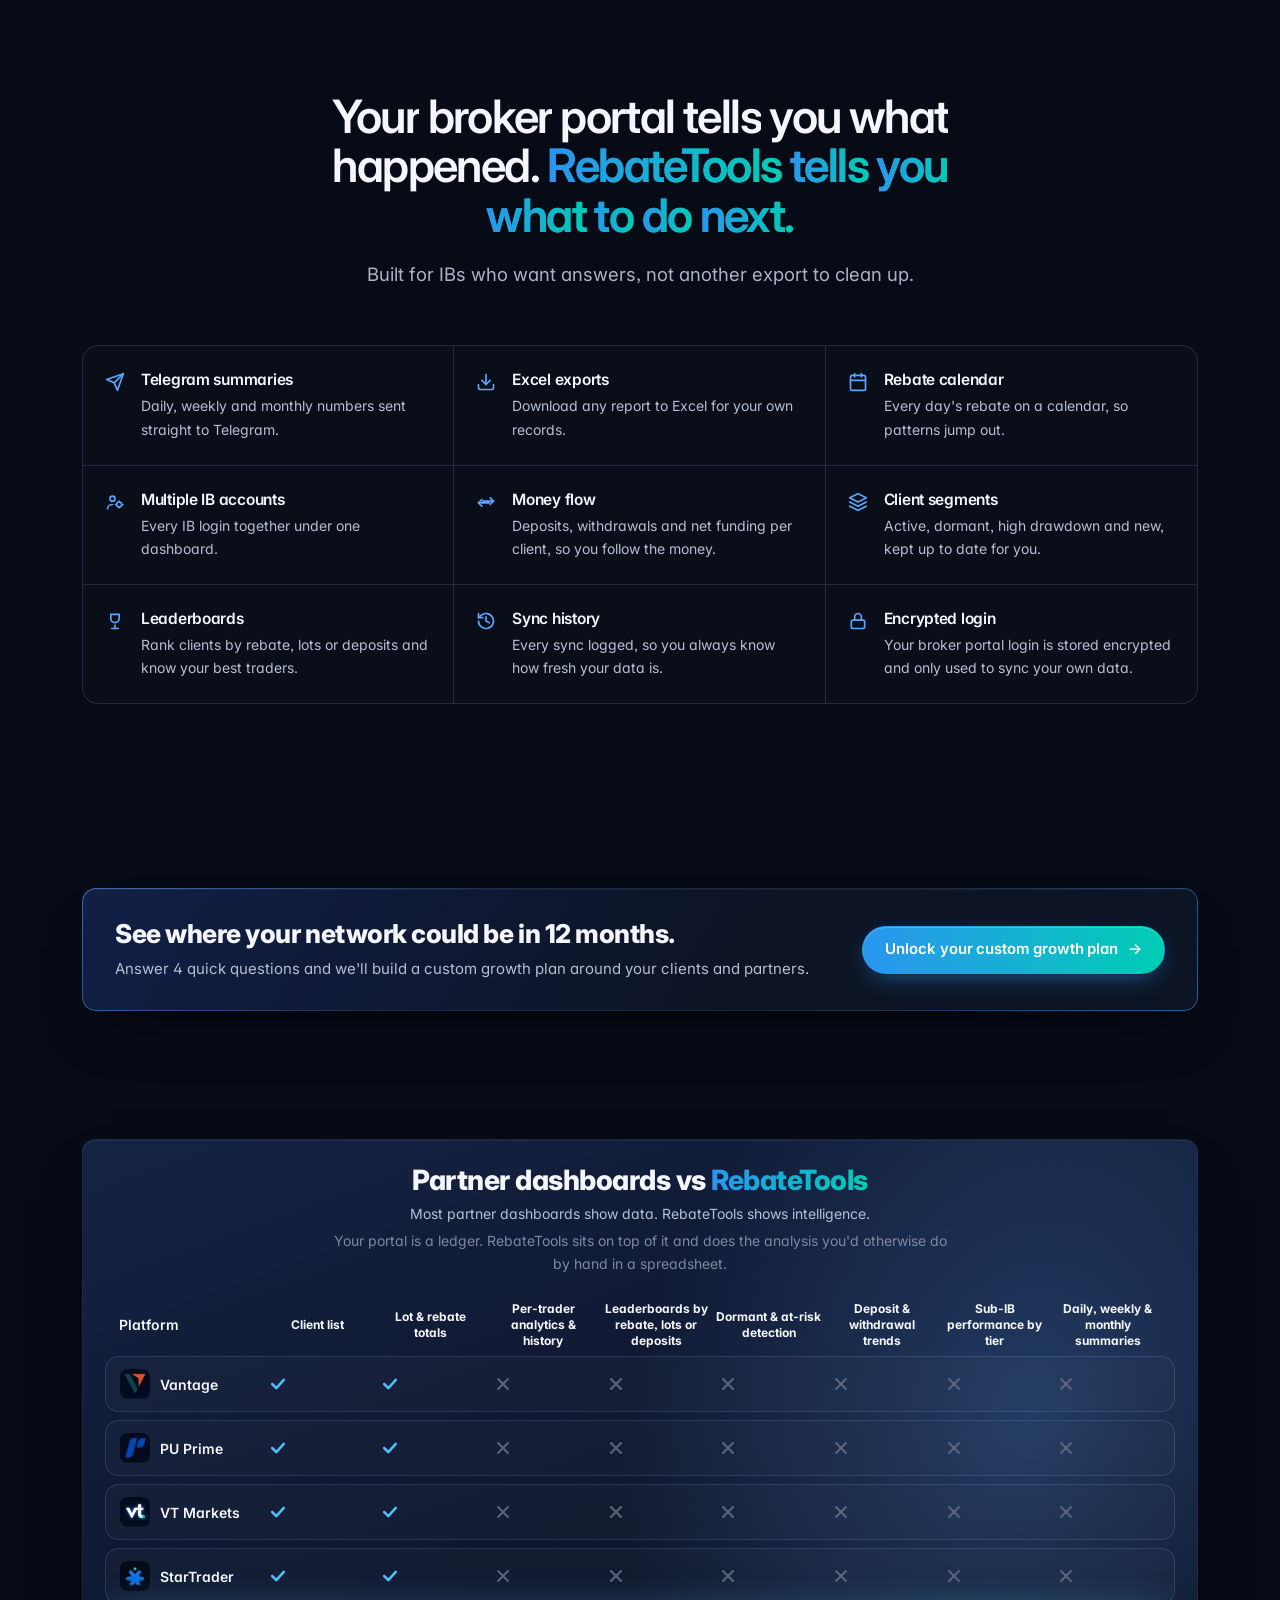
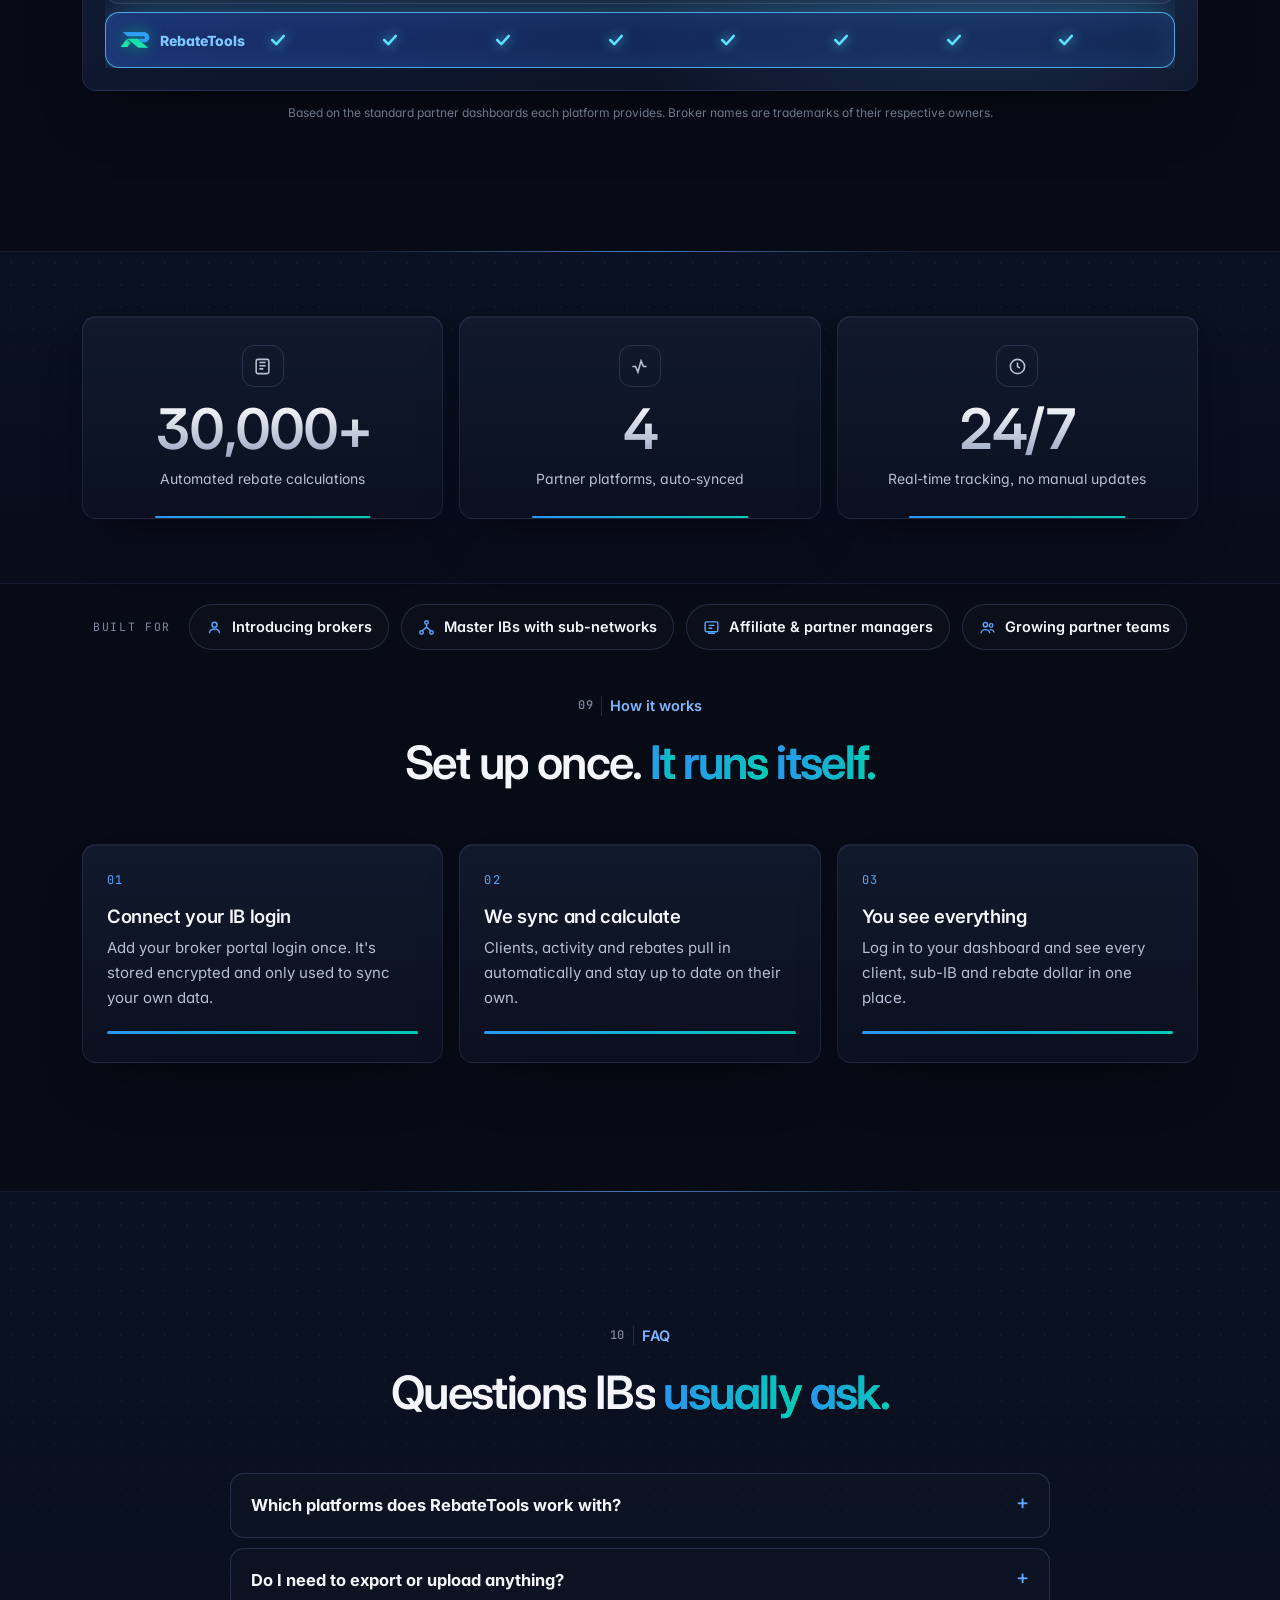
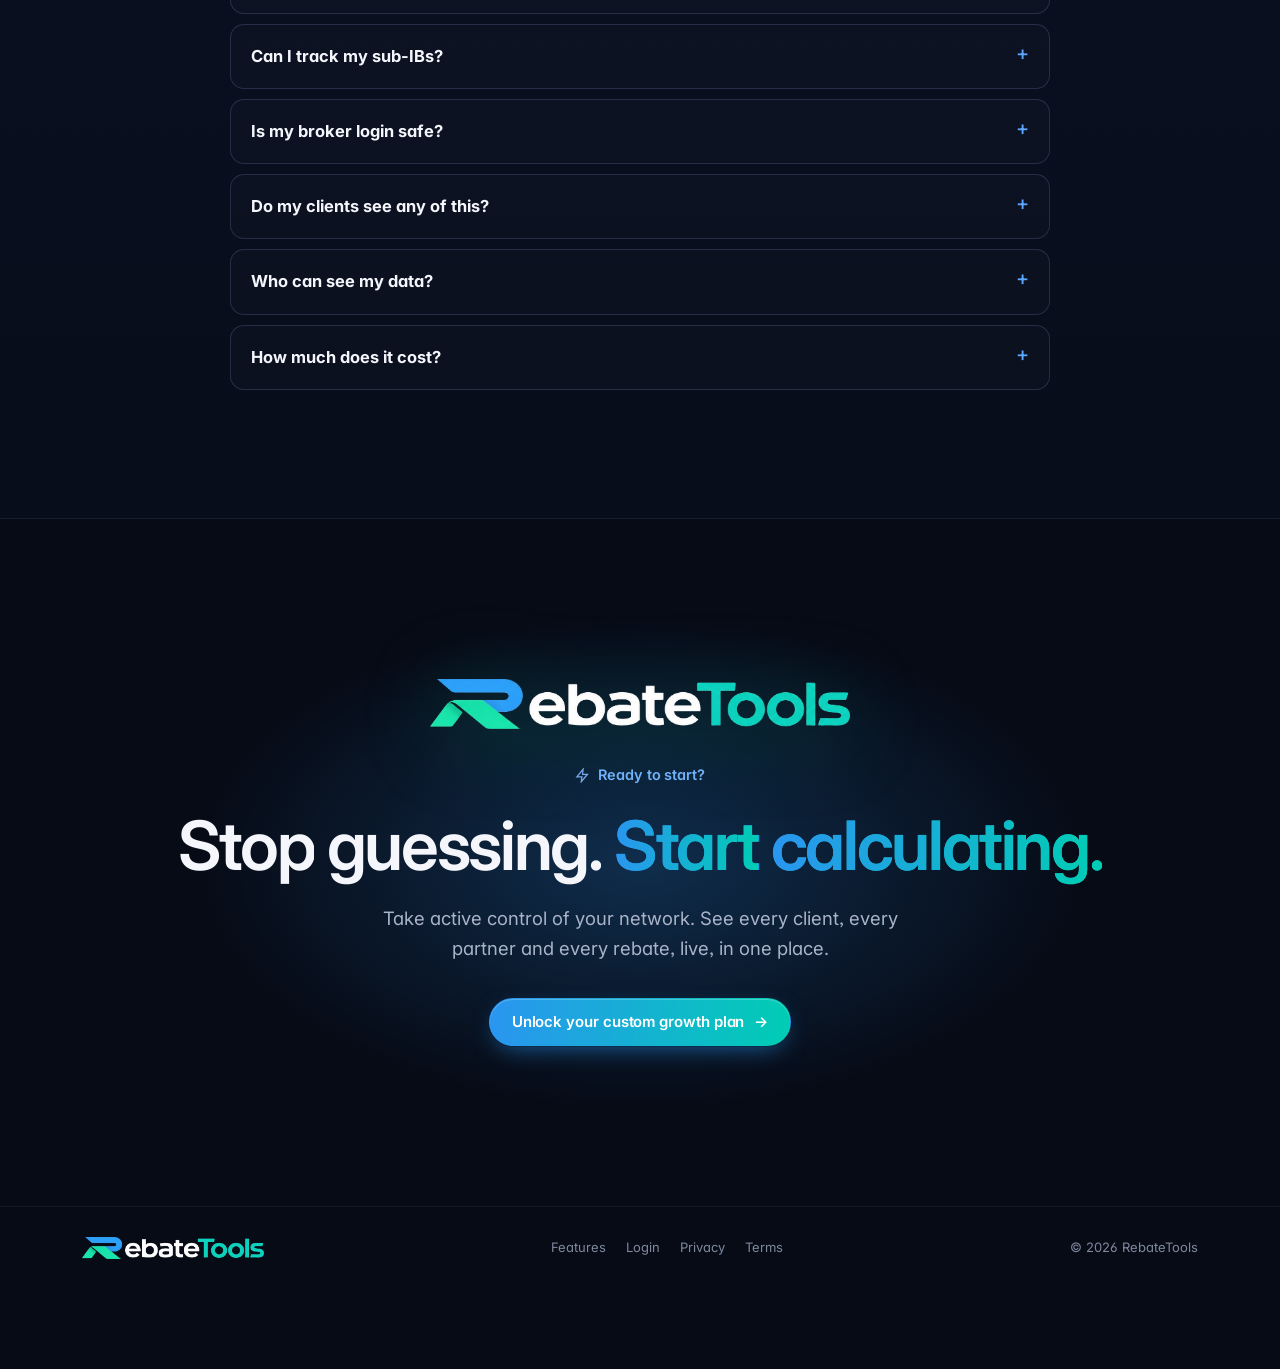
==== commit 3377c59c: "New WhatsApp number; RebateTools LLC on legal pages Co-Authored-By: Claude Opus 5.5 <noreply@anthrop" ====
--- a/index.html
+++ b/index.html
@@ -1052,7 +1052,7 @@
 
 /* ---- WhatsApp links ---- */
 // EDIT: WhatsApp number (international format, no +) and pre-filled message
-const WA_NUMBER='447446978735';
+const WA_NUMBER='447700162758';
 const WA_MSG="Hi, I'm interested in RebateTools. Please can you tell me more and how to get set up?";
 const WA='https://wa.me/'+WA_NUMBER+'?text='+encodeURIComponent(WA_MSG);
 /* CTAs now open the application form (see bottom of script) */
